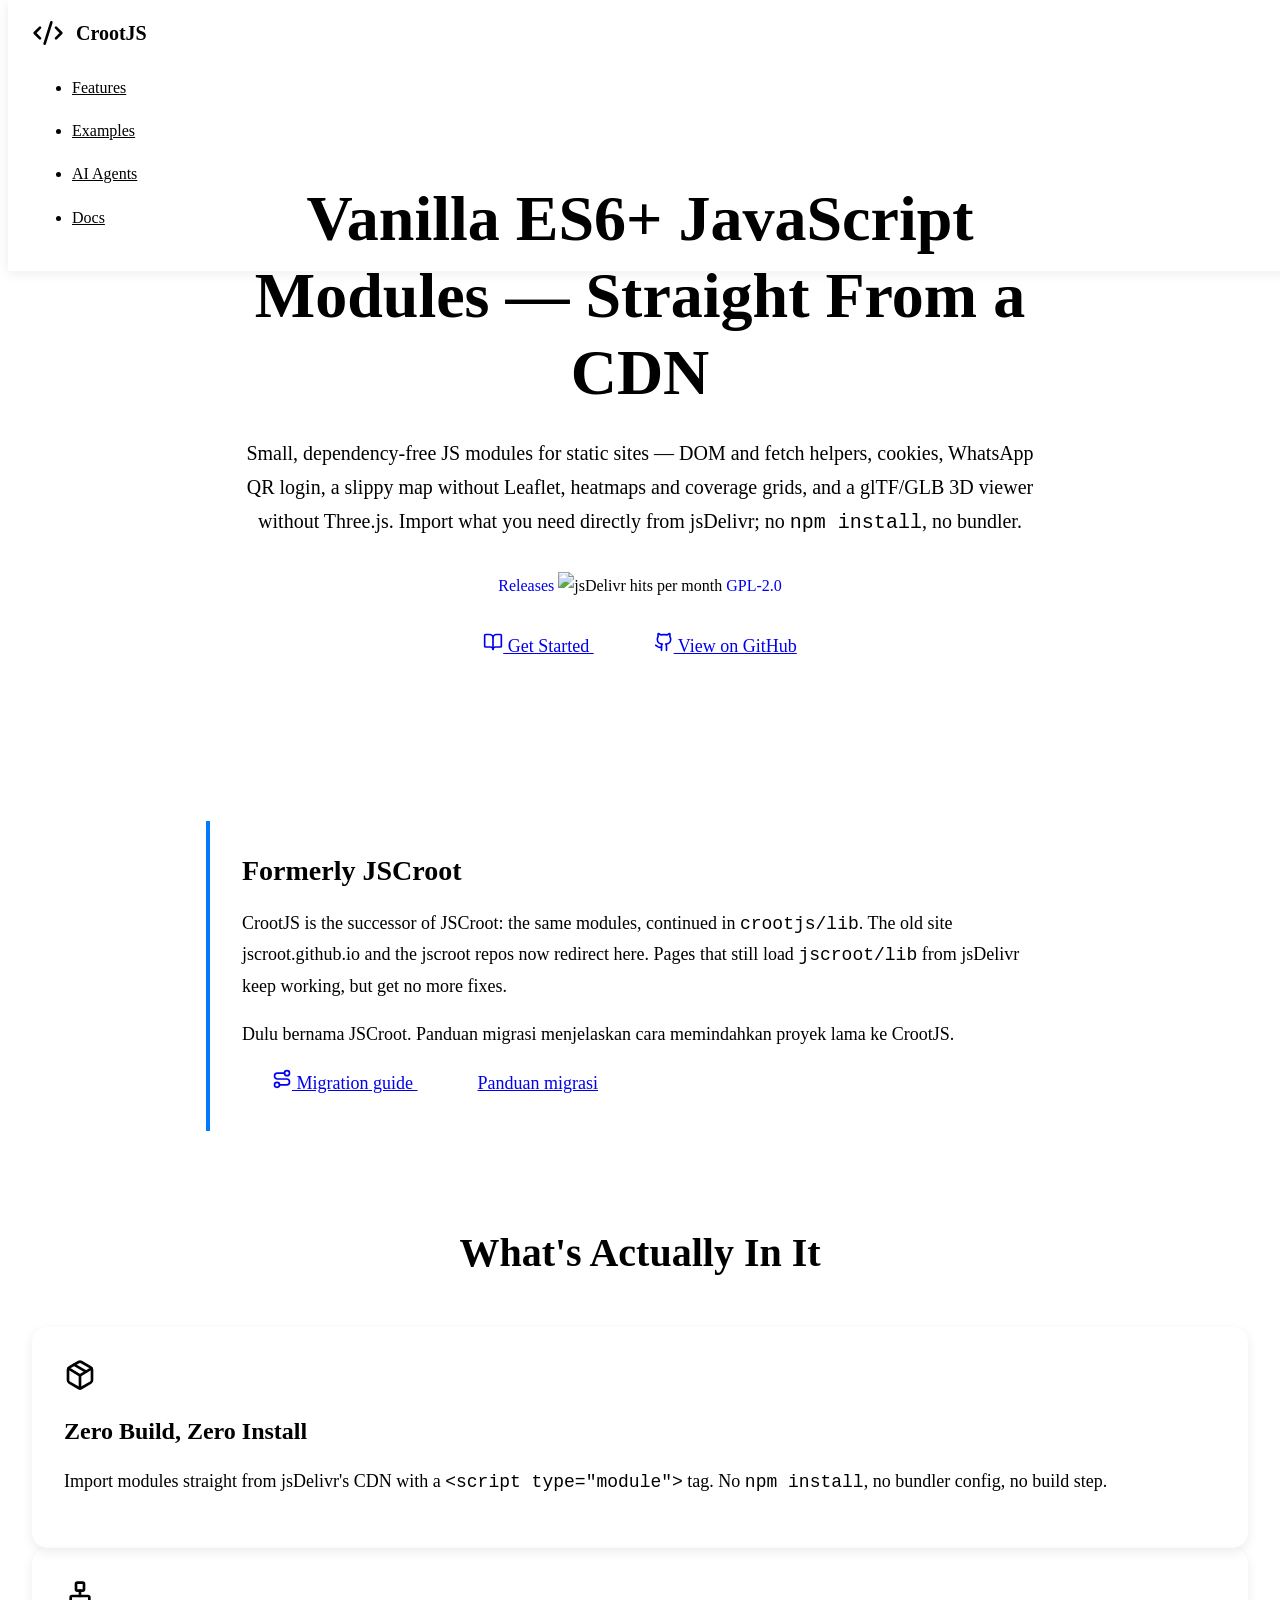
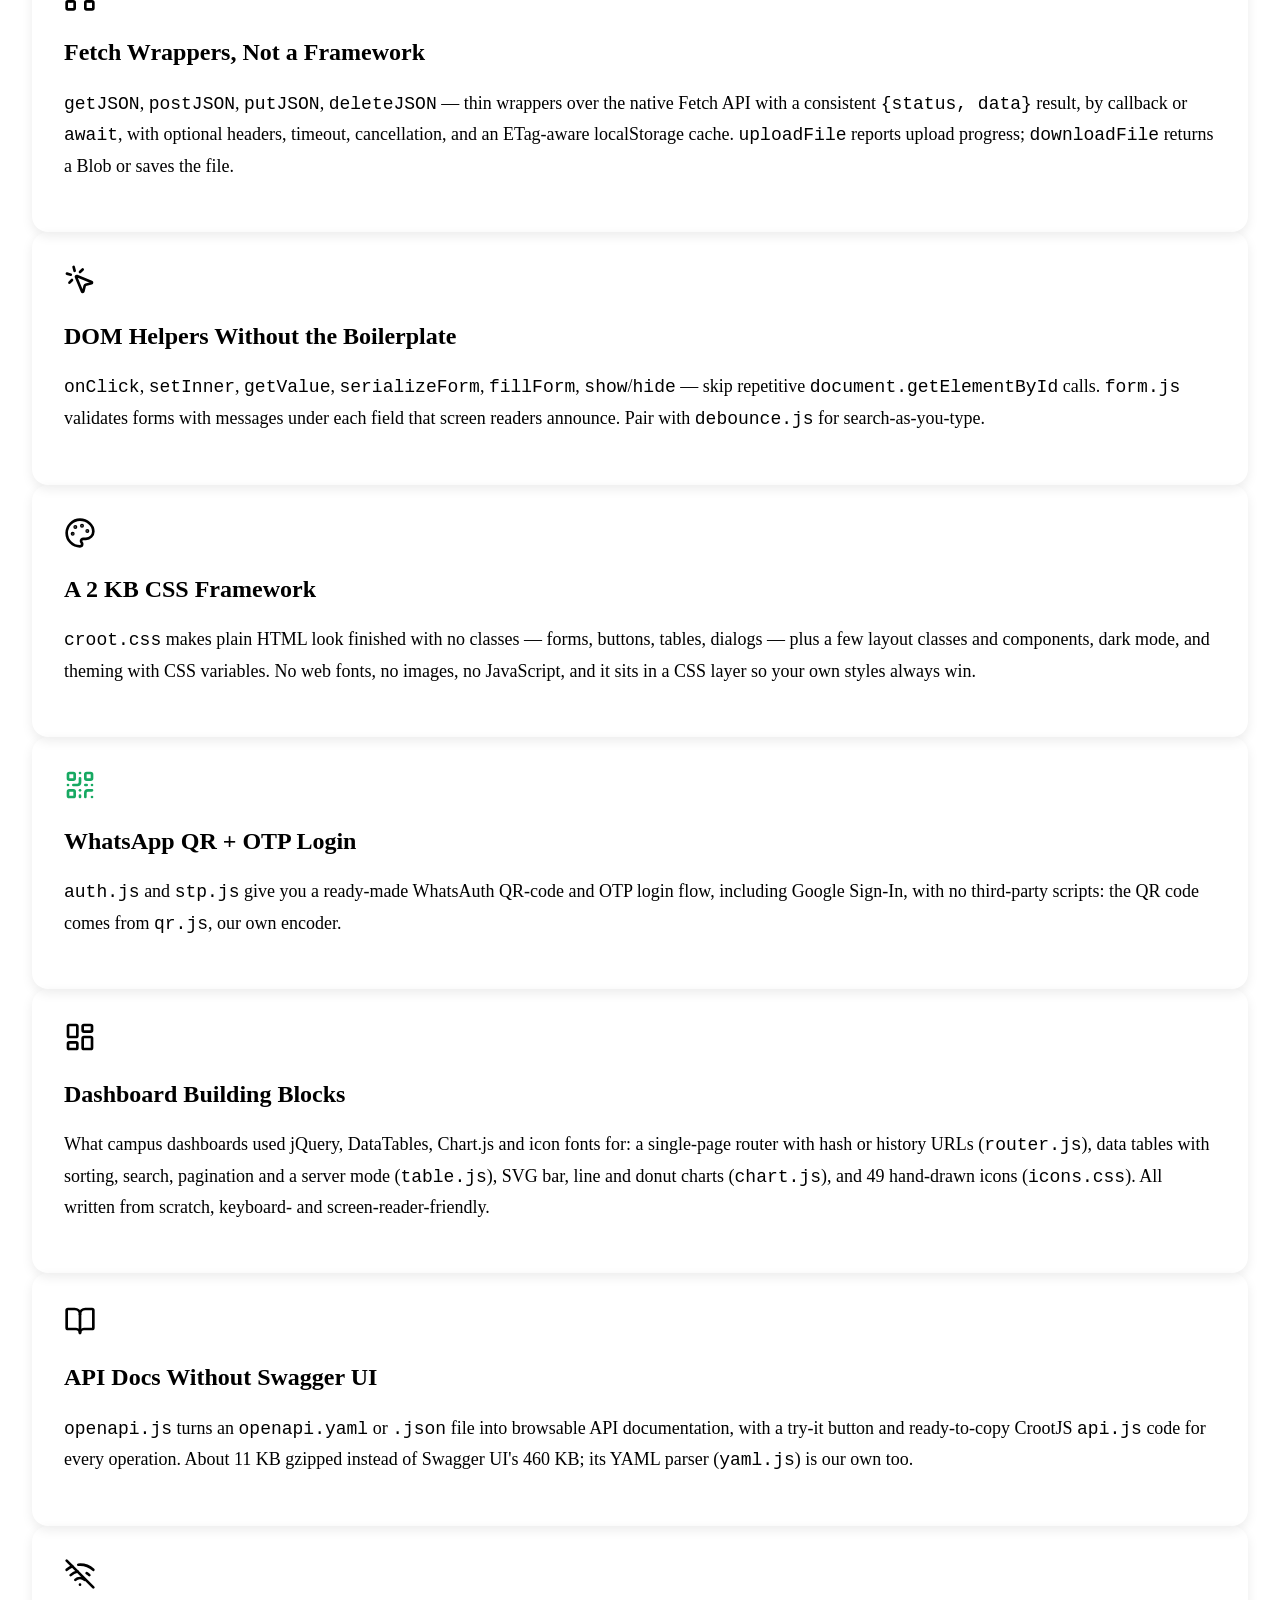
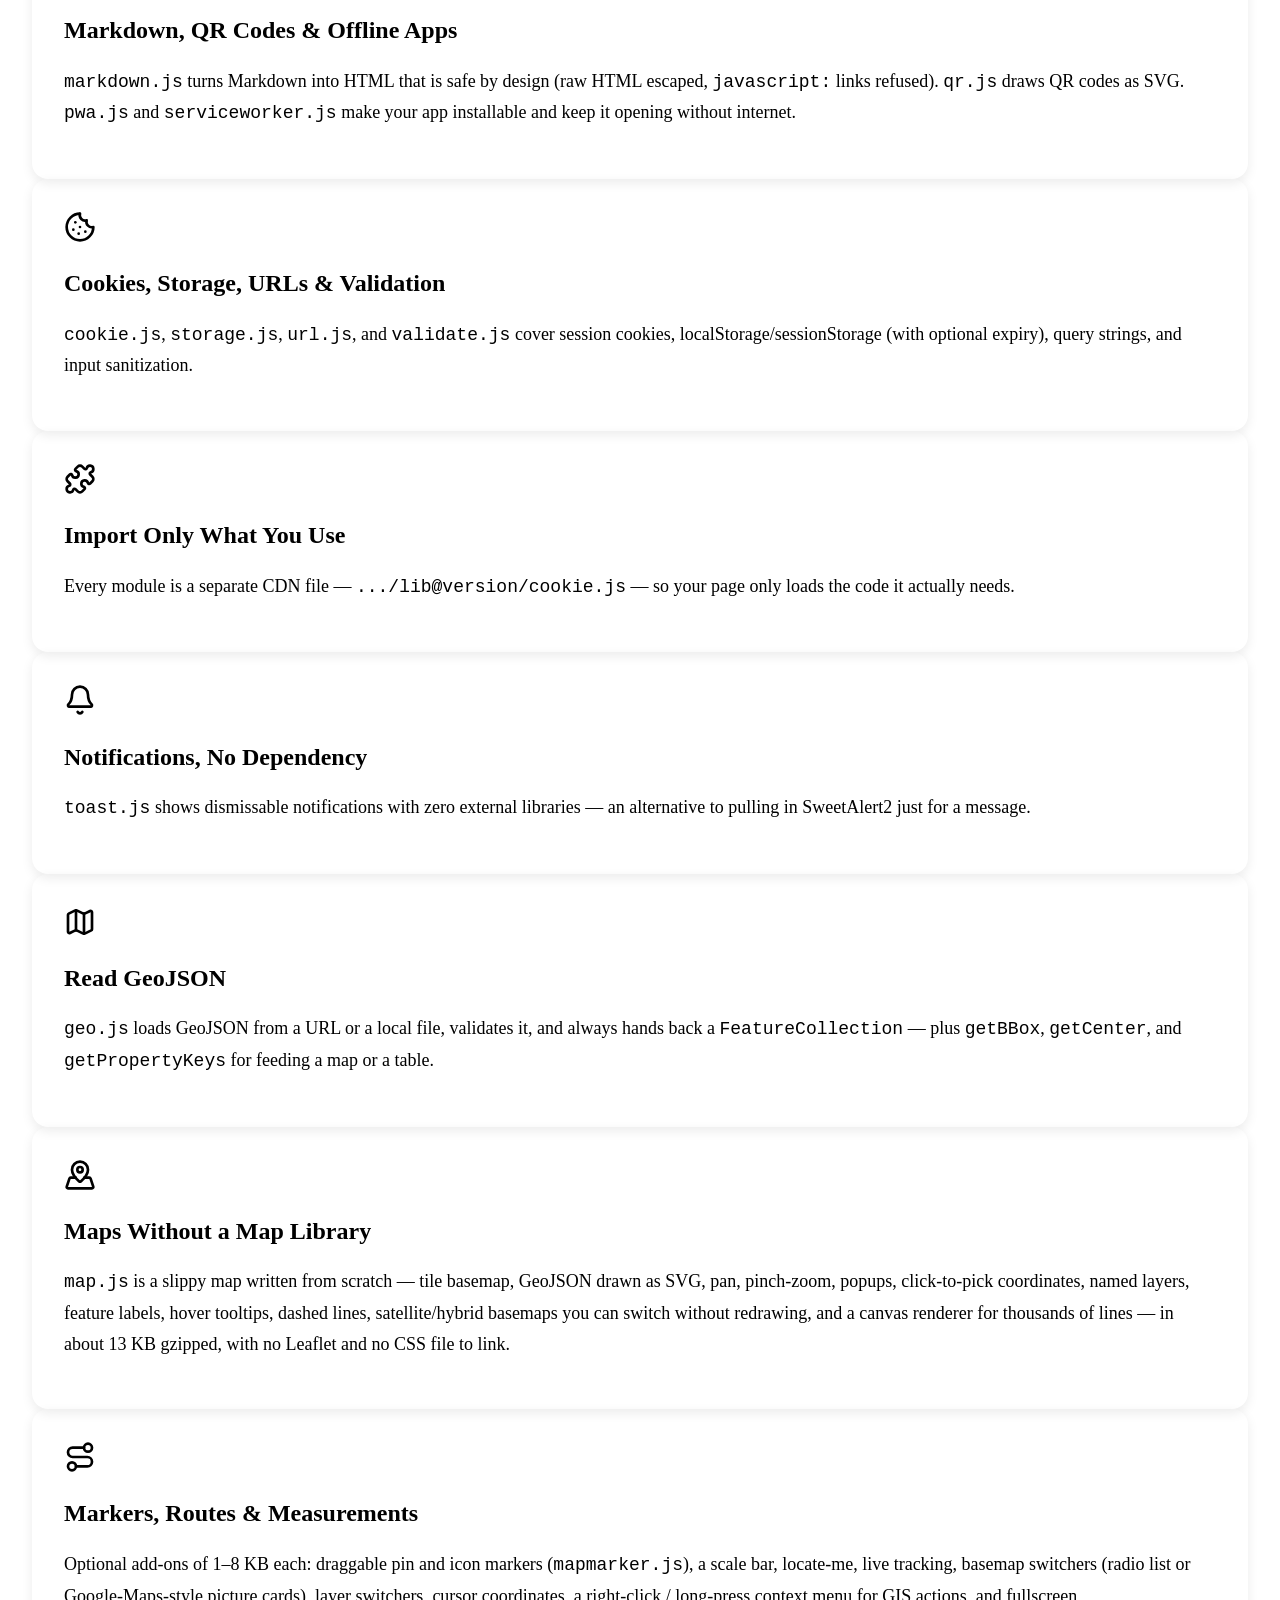
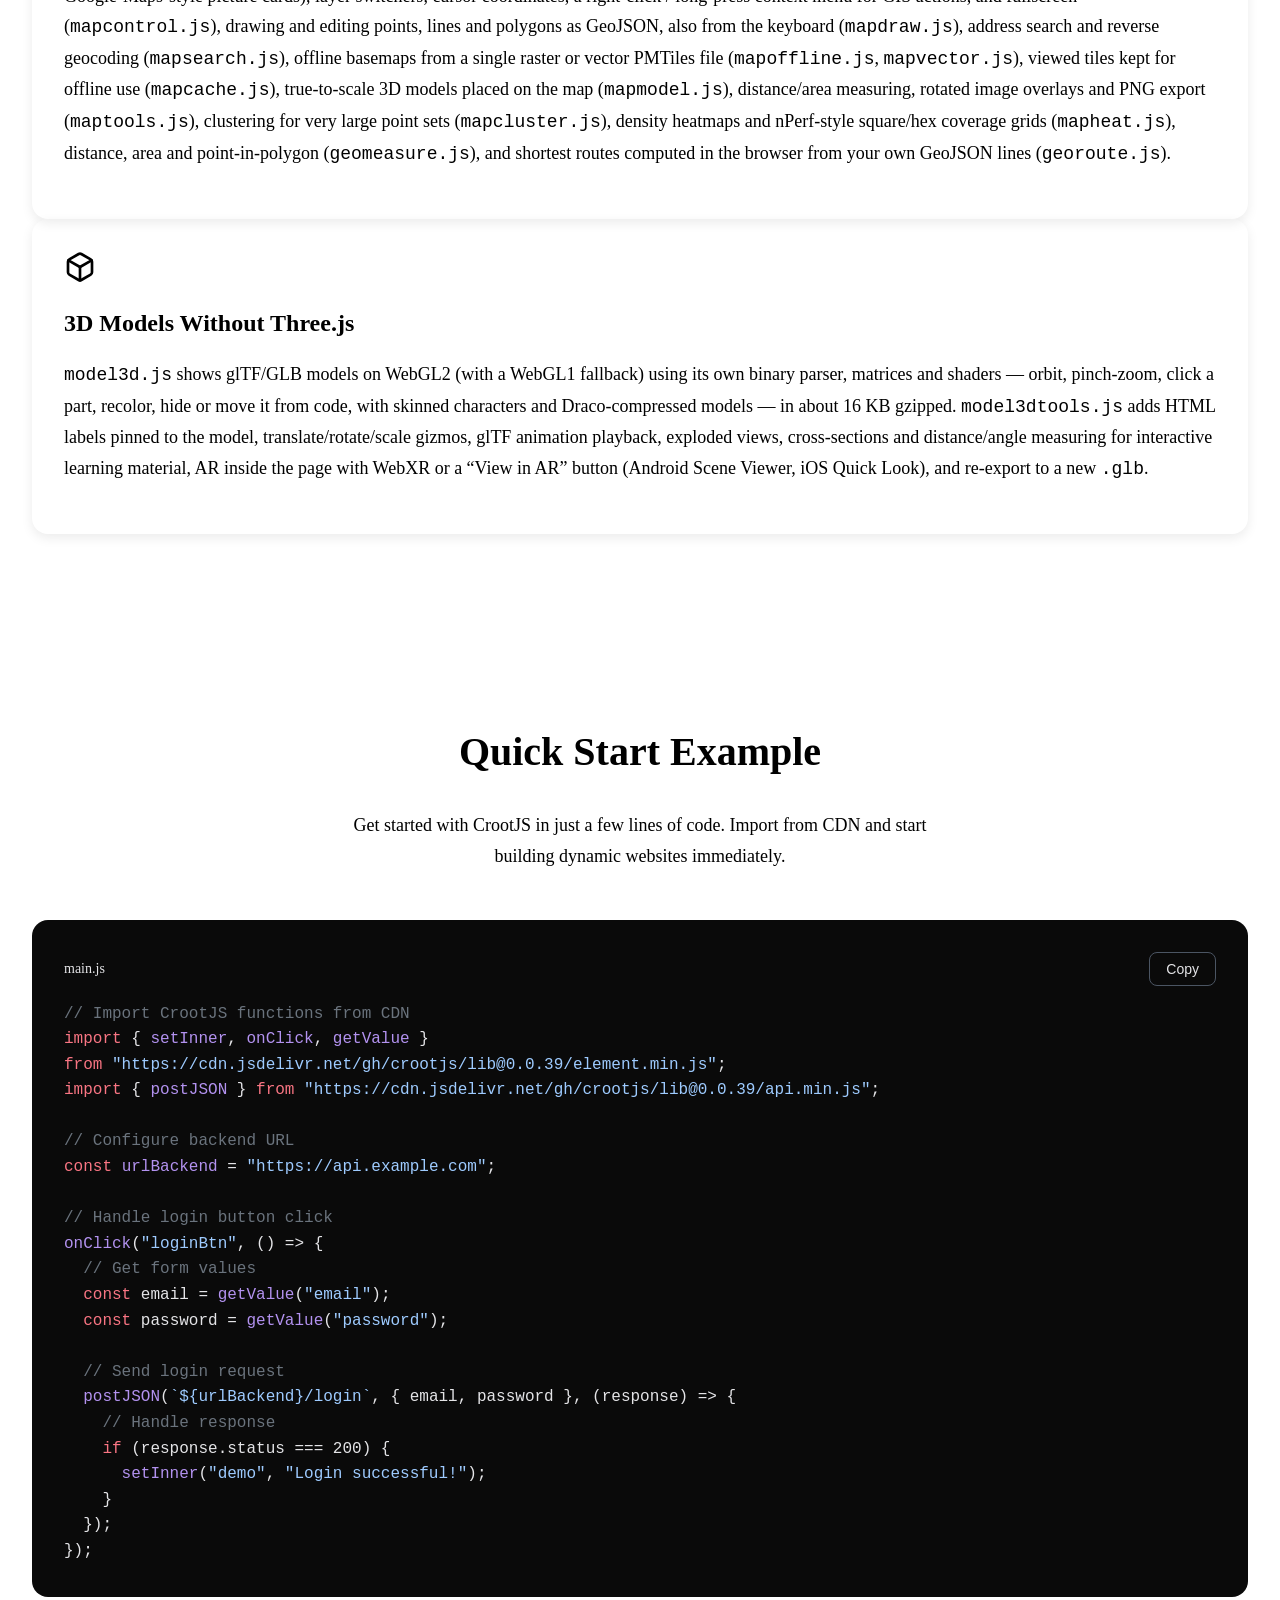
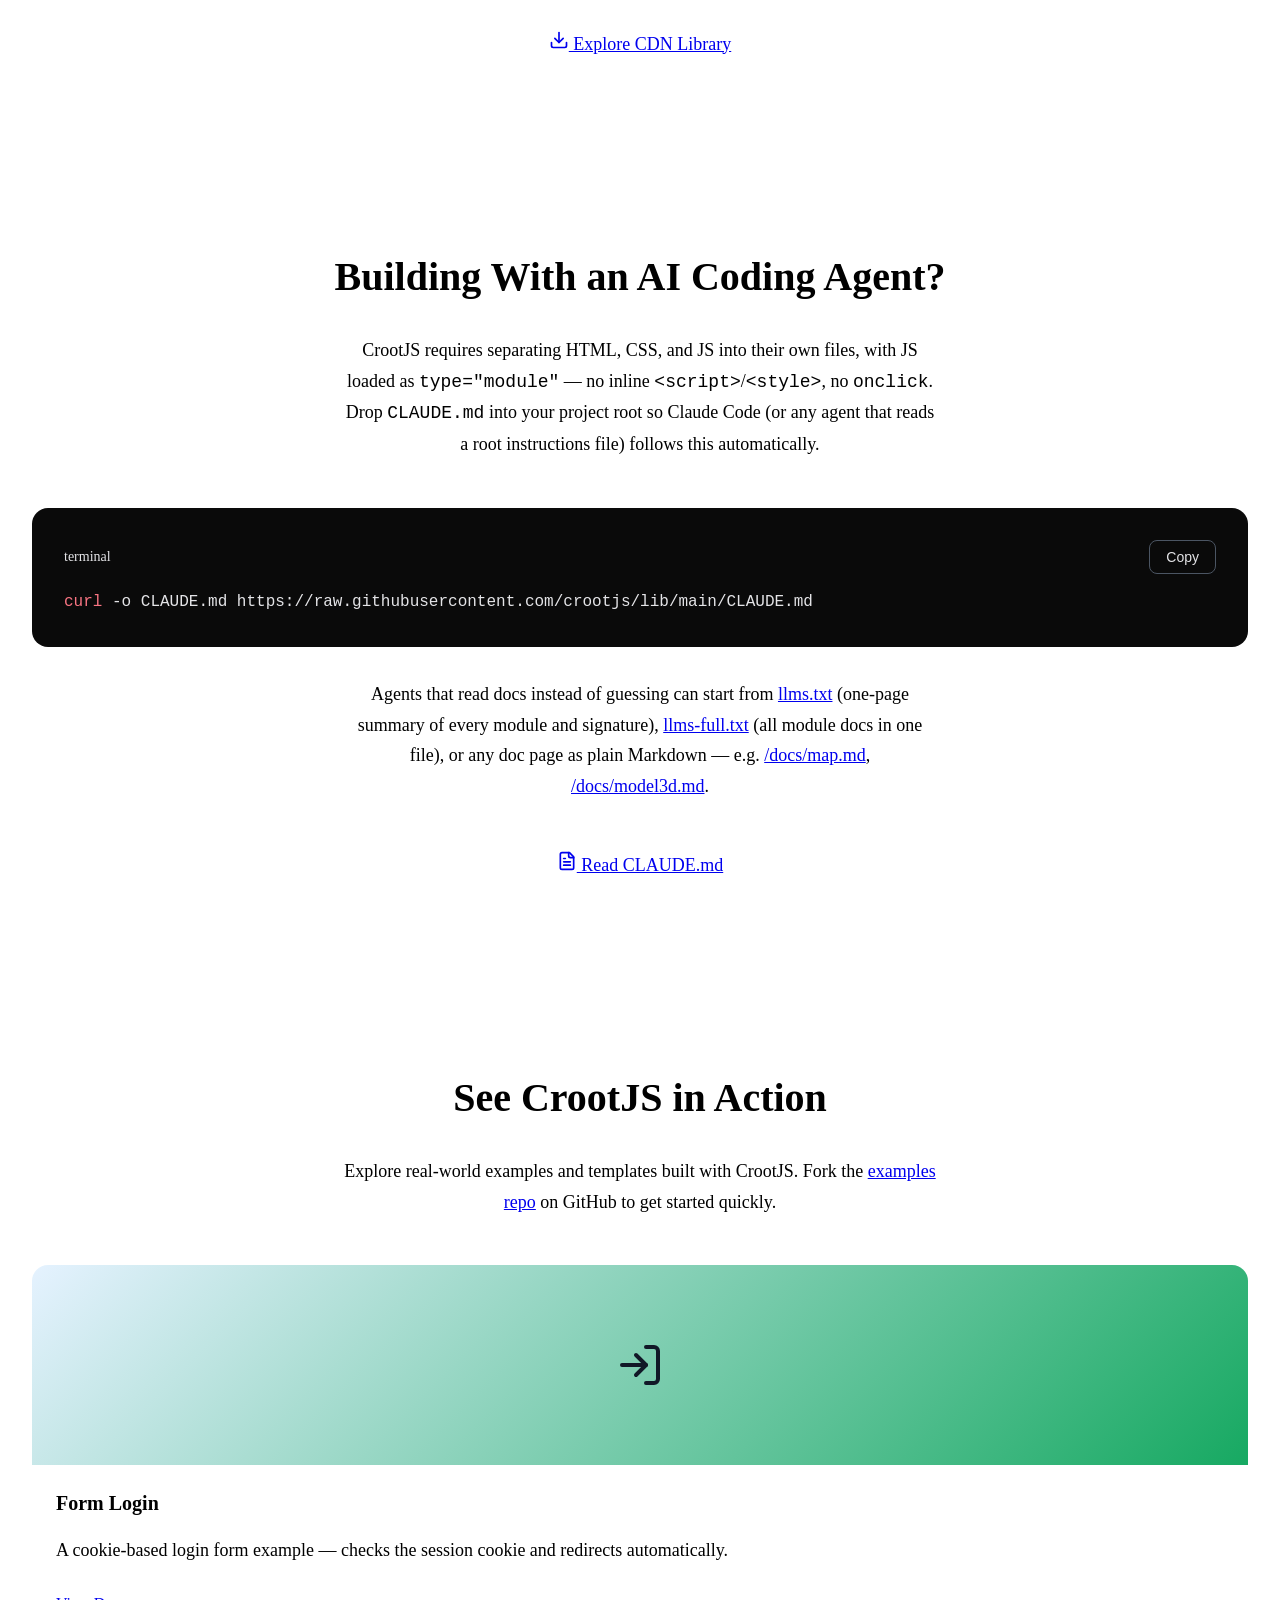
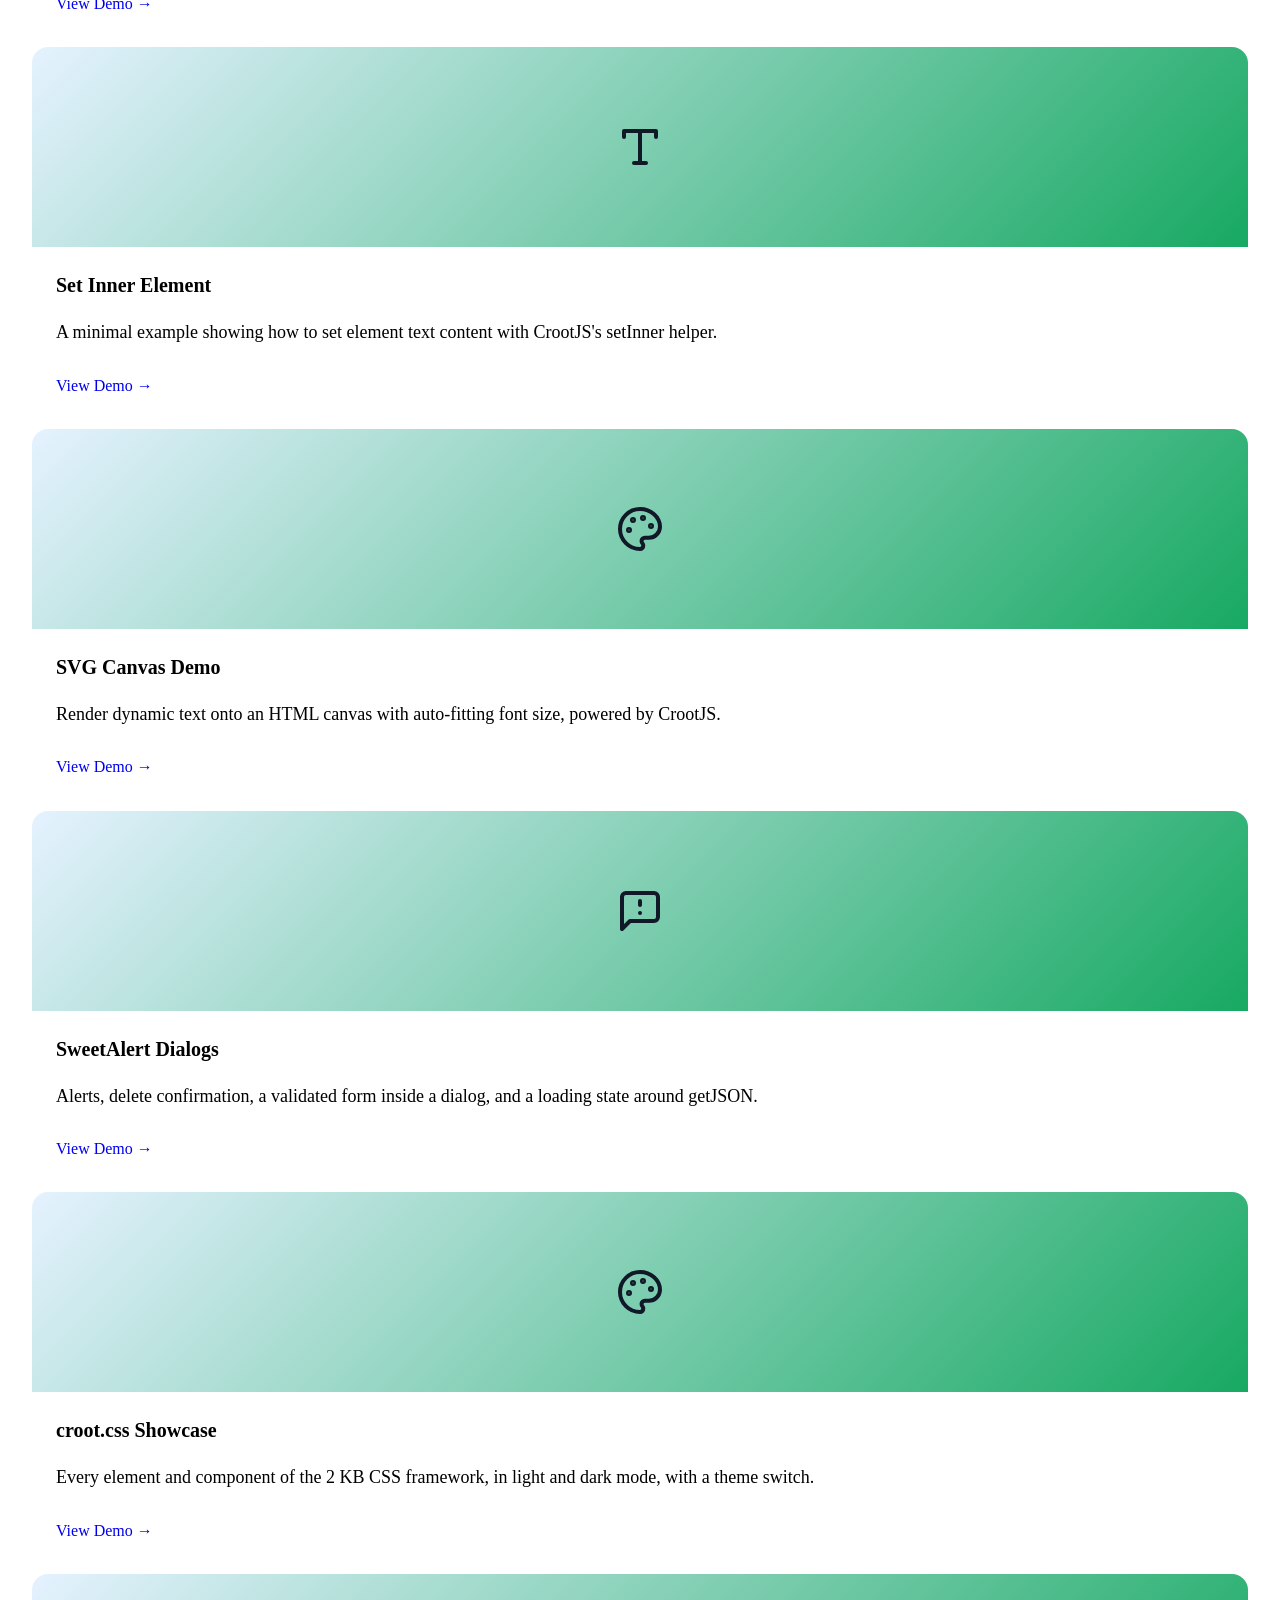
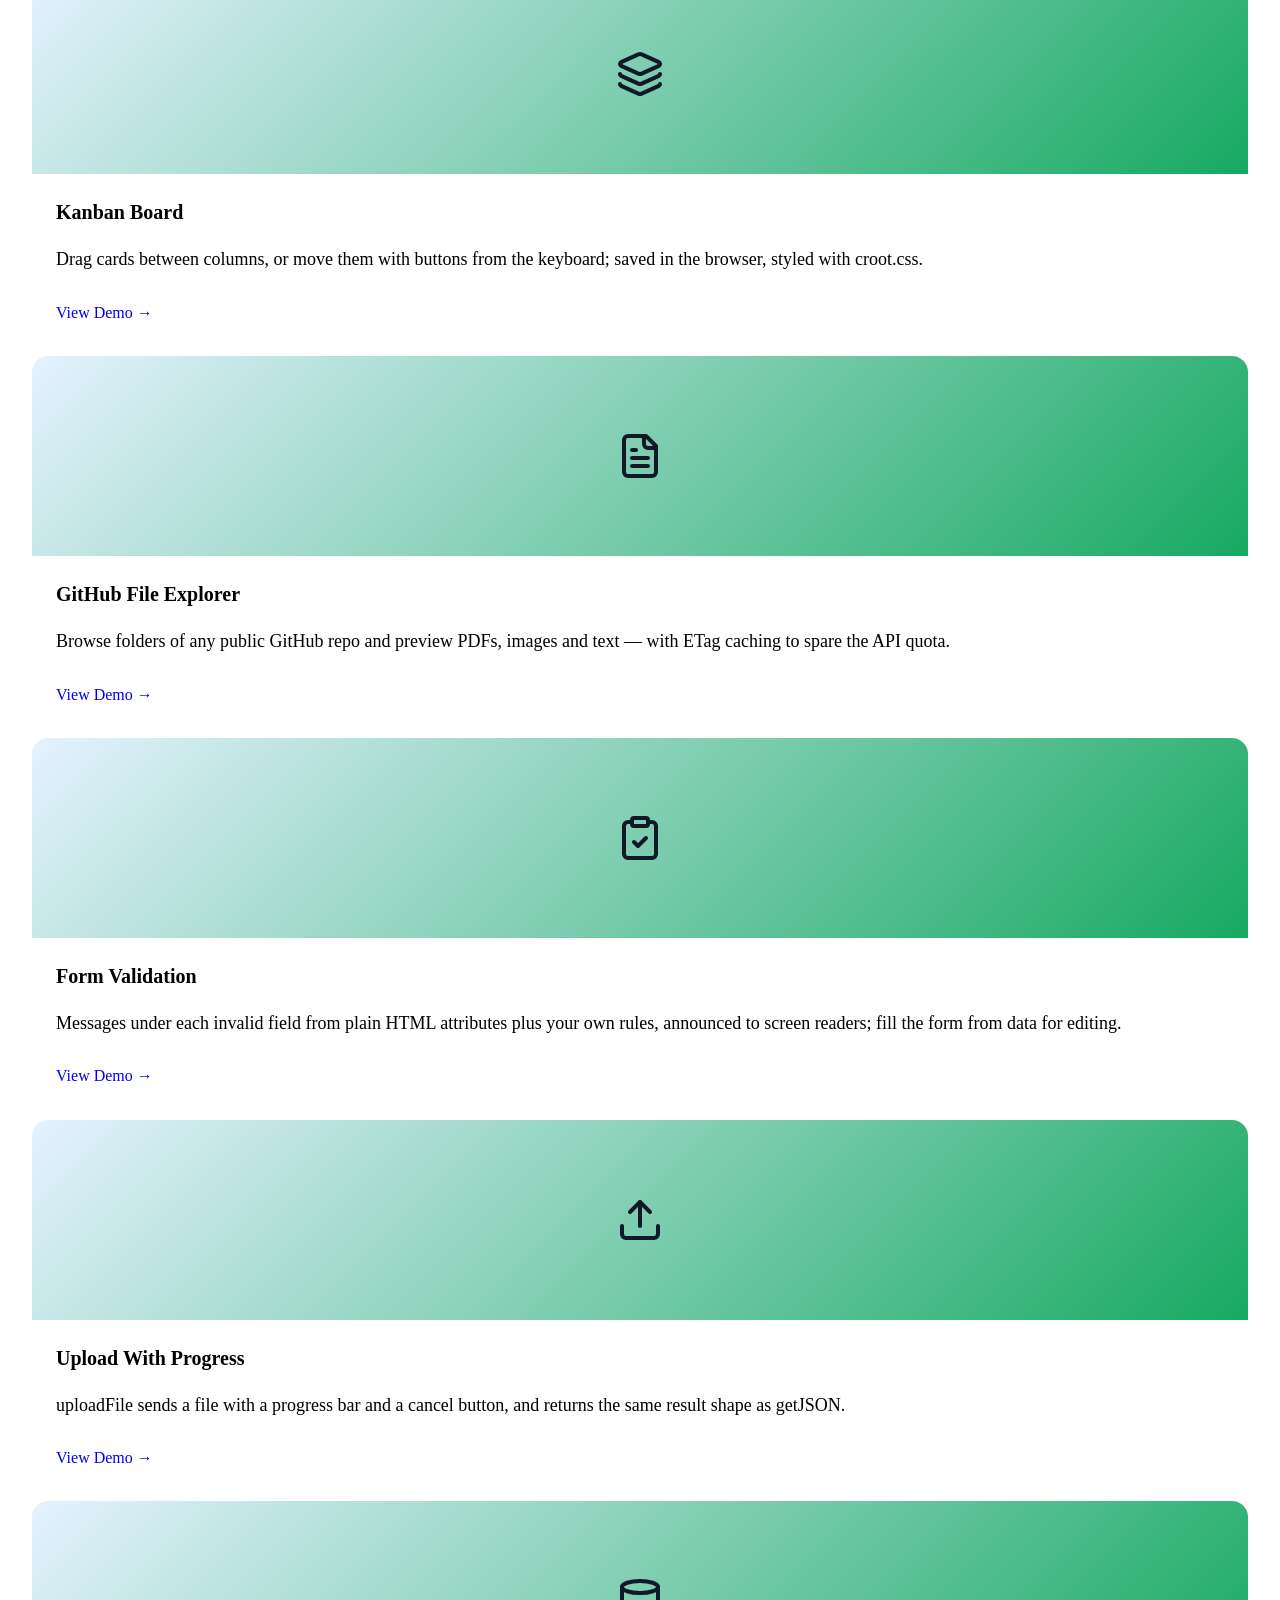
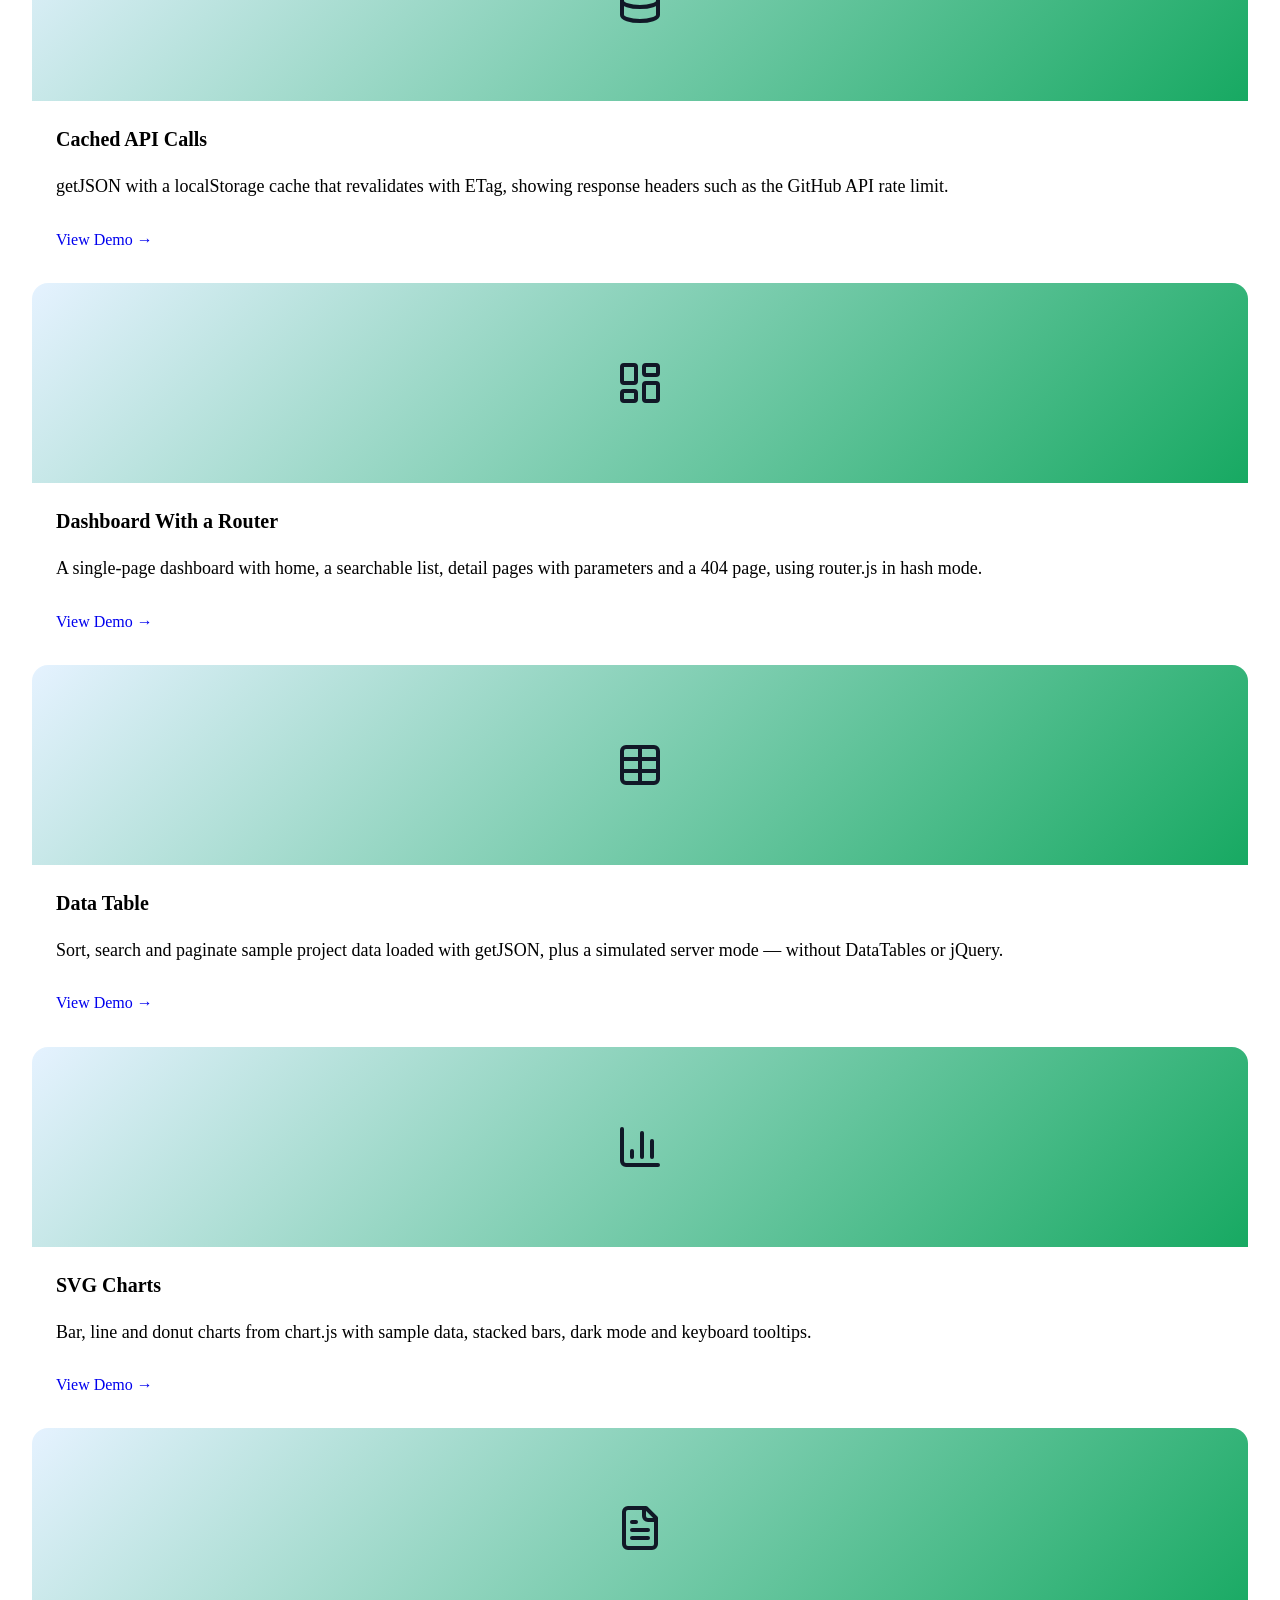
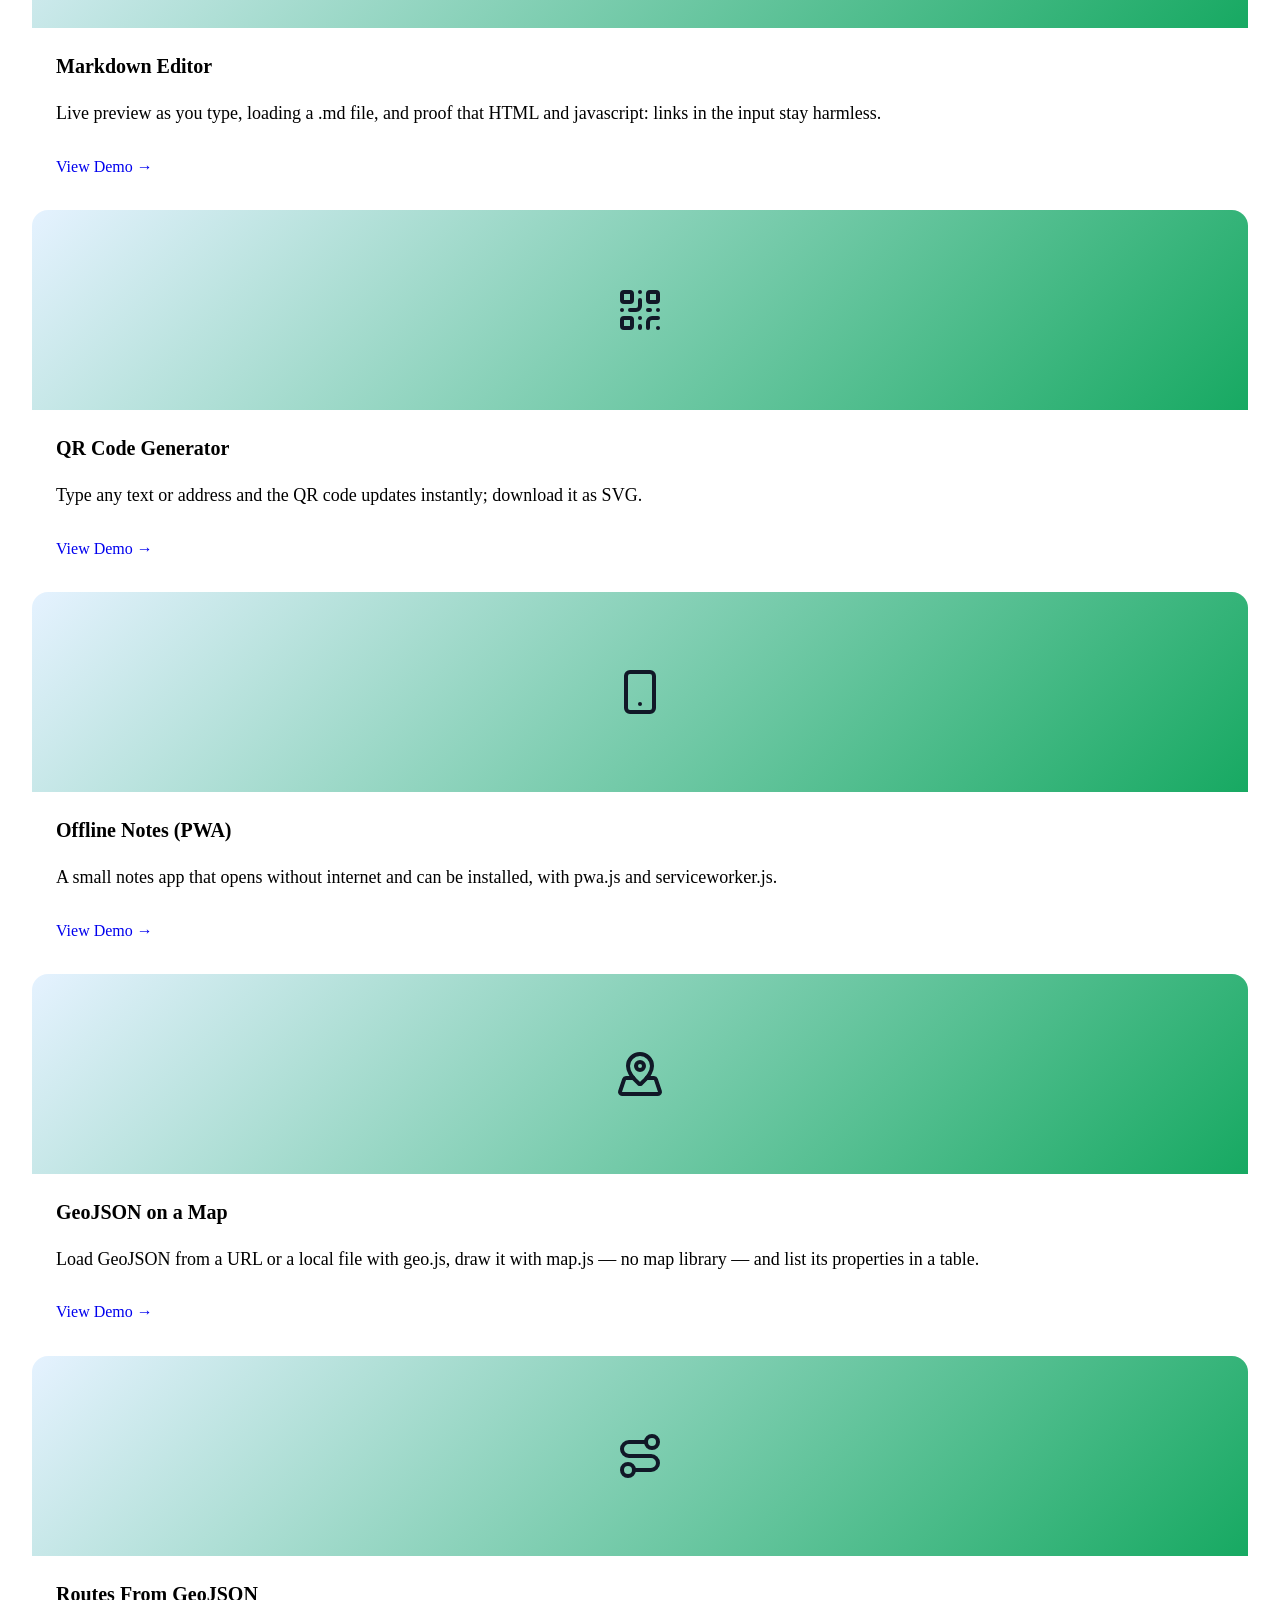
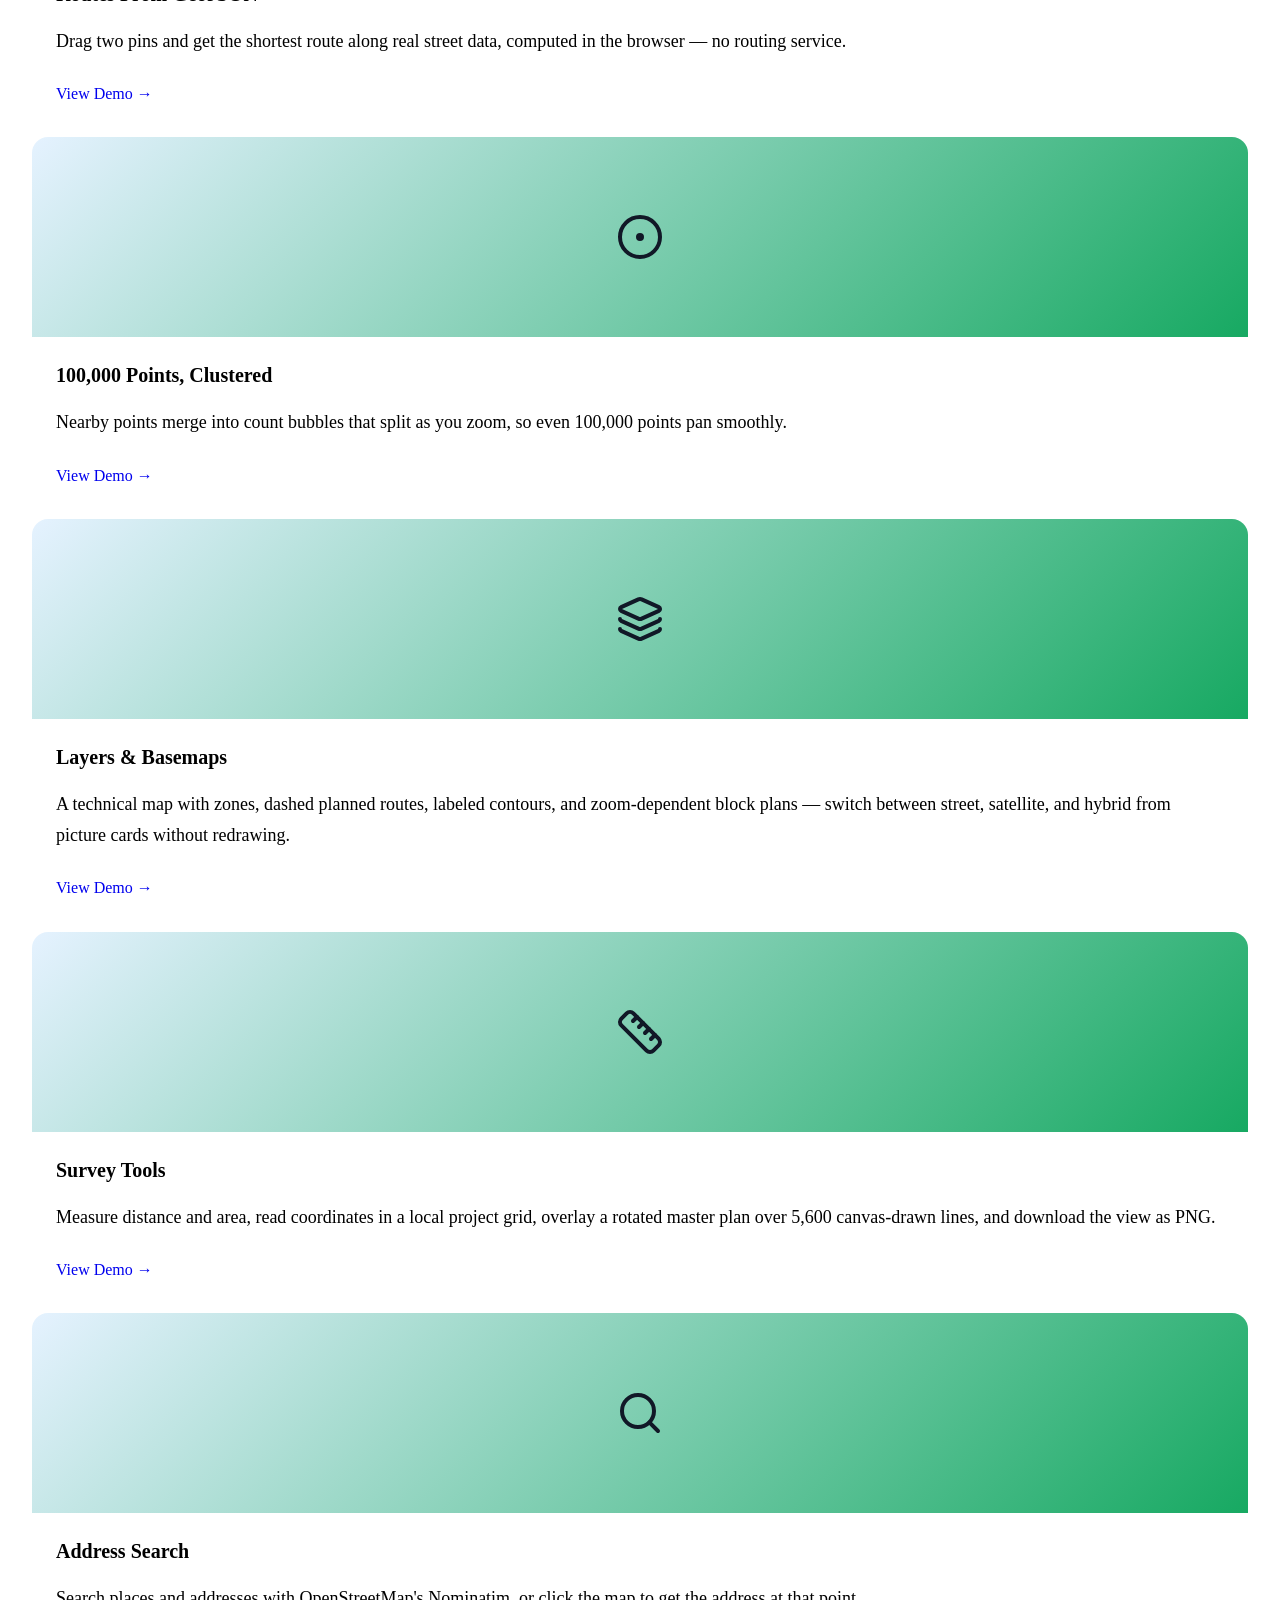
==== index.html @ 685f0b46 "landing: modulepreload for api, storage, element, toast; llms.txt: modulepreload, tag pinning, pause" ====
<!DOCTYPE html>
<html lang="en">
<head>
    <meta charset="UTF-8">
    <meta name="viewport" content="width=device-width, initial-scale=1.0">
    <title>CrootJS — Vanilla JS Modules: Maps, 3D Models &amp; DOM Helpers via CDN</title>
    <meta name="description" content="CrootJS (formerly JSCroot): zero-dependency, zero-build vanilla JavaScript ES6+ modules imported straight from jsDelivr — DOM and fetch helpers, cookies, WhatsApp QR login, a slippy map without Leaflet, heatmaps and coverage grids, and a glTF/GLB 3D viewer without Three.js.">
    <link rel="canonical" href="https://croot.js.org/">
    <meta name="theme-color" content="#007AFF">
    <link rel="icon" href="/favicon.ico">

    <meta property="og:type" content="website">
    <meta property="og:site_name" content="CrootJS">
    <meta property="og:url" content="https://croot.js.org/">
    <meta property="og:title" content="CrootJS — Vanilla JS Modules: Maps, 3D Models &amp; DOM Helpers via CDN">
    <meta property="og:description" content="Zero-dependency vanilla JS ES6+ modules imported straight from jsDelivr: DOM and fetch helpers, maps without Leaflet, 3D models without Three.js. No npm install, no bundler.">
    <meta property="og:image" content="https://croot.js.org/og.png">
    <meta property="og:image:width" content="1200">
    <meta property="og:image:height" content="630">
    <meta property="og:image:alt" content="CrootJS — vanilla JavaScript modules straight from a CDN">
    <meta name="twitter:card" content="summary_large_image">
    <meta name="twitter:title" content="CrootJS — Vanilla JS Modules: Maps, 3D Models &amp; DOM Helpers via CDN">
    <meta name="twitter:description" content="Zero-dependency vanilla JS ES6+ modules imported straight from jsDelivr: DOM and fetch helpers, maps without Leaflet, 3D models without Three.js.">
    <meta name="twitter:image" content="https://croot.js.org/og.png">

    <!-- Ringkasan untuk agen AI: https://llmstxt.org -->
    <link rel="alternate" type="text/plain" title="llms.txt" href="/llms.txt">
    <link rel="alternate" type="text/plain" title="llms-full.txt" href="/llms-full.txt">

    <!-- Data terstruktur untuk mesin pencari (data, bukan kode) -->
    <script type="application/ld+json">
    {
        "@context": "https://schema.org",
        "@graph": [
            {
                "@type": "WebSite",
                "@id": "https://croot.js.org/#website",
                "url": "https://croot.js.org/",
                "name": "CrootJS",
                "publisher": { "@id": "https://croot.js.org/#organization" }
            },
            {
                "@type": "Organization",
                "@id": "https://croot.js.org/#organization",
                "name": "PT. Informatika Digital Bisnis",
                "url": "https://if.co.id/",
                "sameAs": ["https://github.com/crootjs"]
            },
            {
                "@type": "SoftwareSourceCode",
                "name": "CrootJS",
                "alternateName": "JSCroot",
                "description": "Zero-dependency, zero-build vanilla JavaScript ES6+ modules imported straight from jsDelivr: DOM and fetch helpers, cookies, WhatsApp QR login, a slippy map, heatmaps, and a glTF/GLB 3D viewer.",
                "url": "https://croot.js.org/",
                "codeRepository": "https://github.com/crootjs/lib",
                "programmingLanguage": "JavaScript",
                "runtimePlatform": "Web browser",
                "license": "https://github.com/crootjs/lib/blob/main/LICENSE",
                "author": { "@id": "https://croot.js.org/#organization" }
            }
        ]
    }
    </script>

    <link rel="stylesheet" href="https://cdn.jsdelivr.net/gh/crootjs/lib@0.0.39/croot.min.css">
    <link rel="stylesheet" href="style.css">
    <!-- Modul yang diimpor script.js, termasuk storage.min.js yang diimpor api.min.js: diunduh
         bersamaan sejak awal, bukan satu per satu mengikuti rantai import. -->
    <link rel="modulepreload" href="https://cdn.jsdelivr.net/gh/crootjs/lib@0.0.39/api.min.js">
    <link rel="modulepreload" href="https://cdn.jsdelivr.net/gh/crootjs/lib@0.0.39/storage.min.js">
    <link rel="modulepreload" href="https://cdn.jsdelivr.net/gh/crootjs/lib@0.0.39/element.min.js">
    <link rel="modulepreload" href="https://cdn.jsdelivr.net/gh/crootjs/lib@0.0.39/toast.min.js">
    <script type="module" src="script.js"></script>
</head>
<body>
    <a class="skip-link" href="#main">Skip to content</a>
    <!-- Ikon: Lucide v0.469.0 (ISC), disalin sebagai sprite supaya tidak perlu library ikon 700 KB. -->
    <svg class="icon-sprite" aria-hidden="true" focusable="false">
        <symbol id="i-alert-triangle" viewBox="0 0 24 24"><path d="m21.73 18-8-14a2 2 0 0 0-3.48 0l-8 14A2 2 0 0 0 4 21h16a2 2 0 0 0 1.73-3"/> <path d="M12 9v4"/> <path d="M12 17h.01"/></symbol>
        <symbol id="i-bell" viewBox="0 0 24 24"><path d="M10.268 21a2 2 0 0 0 3.464 0"/> <path d="M3.262 15.326A1 1 0 0 0 4 17h16a1 1 0 0 0 .74-1.673C19.41 13.956 18 12.499 18 8A6 6 0 0 0 6 8c0 4.499-1.411 5.956-2.738 7.326"/></symbol>
        <symbol id="i-book" viewBox="0 0 24 24"><path d="M4 19.5v-15A2.5 2.5 0 0 1 6.5 2H19a1 1 0 0 1 1 1v18a1 1 0 0 1-1 1H6.5a1 1 0 0 1 0-5H20"/></symbol>
        <symbol id="i-book-open" viewBox="0 0 24 24"><path d="M12 7v14"/> <path d="M3 18a1 1 0 0 1-1-1V4a1 1 0 0 1 1-1h5a4 4 0 0 1 4 4 4 4 0 0 1 4-4h5a1 1 0 0 1 1 1v13a1 1 0 0 1-1 1h-6a3 3 0 0 0-3 3 3 3 0 0 0-3-3z"/></symbol>
        <symbol id="i-box" viewBox="0 0 24 24"><path d="M21 8a2 2 0 0 0-1-1.73l-7-4a2 2 0 0 0-2 0l-7 4A2 2 0 0 0 3 8v8a2 2 0 0 0 1 1.73l7 4a2 2 0 0 0 2 0l7-4A2 2 0 0 0 21 16Z"/> <path d="m3.3 7 8.7 5 8.7-5"/> <path d="M12 22V12"/></symbol>
        <symbol id="i-circle-dot" viewBox="0 0 24 24"><circle cx="12" cy="12" r="10"/> <circle cx="12" cy="12" r="1"/></symbol>
        <symbol id="i-code-2" viewBox="0 0 24 24"><path d="m18 16 4-4-4-4"/> <path d="m6 8-4 4 4 4"/> <path d="m14.5 4-5 16"/></symbol>
        <symbol id="i-cookie" viewBox="0 0 24 24"><path d="M12 2a10 10 0 1 0 10 10 4 4 0 0 1-5-5 4 4 0 0 1-5-5"/> <path d="M8.5 8.5v.01"/> <path d="M16 15.5v.01"/> <path d="M12 12v.01"/> <path d="M11 17v.01"/> <path d="M7 14v.01"/></symbol>
        <symbol id="i-cpu" viewBox="0 0 24 24"><rect width="16" height="16" x="4" y="4" rx="2"/> <rect width="6" height="6" x="9" y="9" rx="1"/> <path d="M15 2v2"/> <path d="M15 20v2"/> <path d="M2 15h2"/> <path d="M2 9h2"/> <path d="M20 15h2"/> <path d="M20 9h2"/> <path d="M9 2v2"/> <path d="M9 20v2"/></symbol>
        <symbol id="i-download" viewBox="0 0 24 24"><path d="M21 15v4a2 2 0 0 1-2 2H5a2 2 0 0 1-2-2v-4"/> <polyline points="7 10 12 15 17 10"/> <line x1="12" x2="12" y1="15" y2="3"/></symbol>
        <symbol id="i-file-text" viewBox="0 0 24 24"><path d="M15 2H6a2 2 0 0 0-2 2v16a2 2 0 0 0 2 2h12a2 2 0 0 0 2-2V7Z"/> <path d="M14 2v4a2 2 0 0 0 2 2h4"/> <path d="M10 9H8"/> <path d="M16 13H8"/> <path d="M16 17H8"/></symbol>
        <symbol id="i-flame" viewBox="0 0 24 24"><path d="M8.5 14.5A2.5 2.5 0 0 0 11 12c0-1.38-.5-2-1-3-1.072-2.143-.224-4.054 2-6 .5 2.5 2 4.9 4 6.5 2 1.6 3 3.5 3 5.5a7 7 0 1 1-14 0c0-1.153.433-2.294 1-3a2.5 2.5 0 0 0 2.5 2.5z"/></symbol>
        <symbol id="i-github" viewBox="0 0 24 24"><path d="M15 22v-4a4.8 4.8 0 0 0-1-3.5c3 0 6-2 6-5.5.08-1.25-.27-2.48-1-3.5.28-1.15.28-2.35 0-3.5 0 0-1 0-3 1.5-2.64-.5-5.36-.5-8 0C6 2 5 2 5 2c-.3 1.15-.3 2.35 0 3.5A5.403 5.403 0 0 0 4 9c0 3.5 3 5.5 6 5.5-.39.49-.68 1.05-.85 1.65-.17.6-.22 1.23-.15 1.85v4"/> <path d="M9 18c-4.51 2-5-2-7-2"/></symbol>
        <symbol id="i-graduation-cap" viewBox="0 0 24 24"><path d="M21.42 10.922a1 1 0 0 0-.019-1.838L12.83 5.18a2 2 0 0 0-1.66 0L2.6 9.08a1 1 0 0 0 0 1.832l8.57 3.908a2 2 0 0 0 1.66 0z"/> <path d="M22 10v6"/> <path d="M6 12.5V16a6 3 0 0 0 12 0v-3.5"/></symbol>
        <symbol id="i-layers" viewBox="0 0 24 24"><path d="M12.83 2.18a2 2 0 0 0-1.66 0L2.6 6.08a1 1 0 0 0 0 1.83l8.58 3.91a2 2 0 0 0 1.66 0l8.58-3.9a1 1 0 0 0 0-1.83z"/> <path d="M2 12a1 1 0 0 0 .58.91l8.6 3.91a2 2 0 0 0 1.65 0l8.58-3.9A1 1 0 0 0 22 12"/> <path d="M2 17a1 1 0 0 0 .58.91l8.6 3.91a2 2 0 0 0 1.65 0l8.58-3.9A1 1 0 0 0 22 17"/></symbol>
        <symbol id="i-log-in" viewBox="0 0 24 24"><path d="M15 3h4a2 2 0 0 1 2 2v14a2 2 0 0 1-2 2h-4"/> <polyline points="10 17 15 12 10 7"/> <line x1="15" x2="3" y1="12" y2="12"/></symbol>
        <symbol id="i-map" viewBox="0 0 24 24"><path d="M14.106 5.553a2 2 0 0 0 1.788 0l3.659-1.83A1 1 0 0 1 21 4.619v12.764a1 1 0 0 1-.553.894l-4.553 2.277a2 2 0 0 1-1.788 0l-4.212-2.106a2 2 0 0 0-1.788 0l-3.659 1.83A1 1 0 0 1 3 19.381V6.618a1 1 0 0 1 .553-.894l4.553-2.277a2 2 0 0 1 1.788 0z"/> <path d="M15 5.764v15"/> <path d="M9 3.236v15"/></symbol>
        <symbol id="i-map-pinned" viewBox="0 0 24 24"><path d="M18 8c0 3.613-3.869 7.429-5.393 8.795a1 1 0 0 1-1.214 0C9.87 15.429 6 11.613 6 8a6 6 0 0 1 12 0"/> <circle cx="12" cy="8" r="2"/> <path d="M8.714 14h-3.71a1 1 0 0 0-.948.683l-2.004 6A1 1 0 0 0 3 22h18a1 1 0 0 0 .948-1.316l-2-6a1 1 0 0 0-.949-.684h-3.712"/></symbol>
        <symbol id="i-menu" viewBox="0 0 24 24"><line x1="4" x2="20" y1="12" y2="12"/> <line x1="4" x2="20" y1="6" y2="6"/> <line x1="4" x2="20" y1="18" y2="18"/></symbol>
        <symbol id="i-message-square-warning" viewBox="0 0 24 24"><path d="M21 15a2 2 0 0 1-2 2H7l-4 4V5a2 2 0 0 1 2-2h14a2 2 0 0 1 2 2z"/> <path d="M12 7v2"/> <path d="M12 13h.01"/></symbol>
        <symbol id="i-mouse-pointer-click" viewBox="0 0 24 24"><path d="M14 4.1 12 6"/> <path d="m5.1 8-2.9-.8"/> <path d="m6 12-1.9 2"/> <path d="M7.2 2.2 8 5.1"/> <path d="M9.037 9.69a.498.498 0 0 1 .653-.653l11 4.5a.5.5 0 0 1-.074.949l-4.349 1.041a1 1 0 0 0-.74.739l-1.04 4.35a.5.5 0 0 1-.95.074z"/></symbol>
        <symbol id="i-network" viewBox="0 0 24 24"><rect x="16" y="16" width="6" height="6" rx="1"/> <rect x="2" y="16" width="6" height="6" rx="1"/> <rect x="9" y="2" width="6" height="6" rx="1"/> <path d="M5 16v-3a1 1 0 0 1 1-1h12a1 1 0 0 1 1 1v3"/> <path d="M12 12V8"/></symbol>
        <symbol id="i-package" viewBox="0 0 24 24"><path d="M11 21.73a2 2 0 0 0 2 0l7-4A2 2 0 0 0 21 16V8a2 2 0 0 0-1-1.73l-7-4a2 2 0 0 0-2 0l-7 4A2 2 0 0 0 3 8v8a2 2 0 0 0 1 1.73z"/> <path d="M12 22V12"/> <path d="m3.3 7 7.703 4.734a2 2 0 0 0 1.994 0L20.7 7"/> <path d="m7.5 4.27 9 5.15"/></symbol>
        <symbol id="i-palette" viewBox="0 0 24 24"><circle cx="13.5" cy="6.5" r=".5" fill="currentColor"/> <circle cx="17.5" cy="10.5" r=".5" fill="currentColor"/> <circle cx="8.5" cy="7.5" r=".5" fill="currentColor"/> <circle cx="6.5" cy="12.5" r=".5" fill="currentColor"/> <path d="M12 2C6.5 2 2 6.5 2 12s4.5 10 10 10c.926 0 1.648-.746 1.648-1.688 0-.437-.18-.835-.437-1.125-.29-.289-.438-.652-.438-1.125a1.64 1.64 0 0 1 1.668-1.668h1.996c3.051 0 5.555-2.503 5.555-5.554C21.965 6.012 17.461 2 12 2z"/></symbol>
        <symbol id="i-puzzle" viewBox="0 0 24 24"><path d="M15.39 4.39a1 1 0 0 0 1.68-.474 2.5 2.5 0 1 1 3.014 3.015 1 1 0 0 0-.474 1.68l1.683 1.682a2.414 2.414 0 0 1 0 3.414L19.61 15.39a1 1 0 0 1-1.68-.474 2.5 2.5 0 1 0-3.014 3.015 1 1 0 0 1 .474 1.68l-1.683 1.682a2.414 2.414 0 0 1-3.414 0L8.61 19.61a1 1 0 0 0-1.68.474 2.5 2.5 0 1 1-3.014-3.015 1 1 0 0 0 .474-1.68l-1.683-1.682a2.414 2.414 0 0 1 0-3.414L4.39 8.61a1 1 0 0 1 1.68.474 2.5 2.5 0 1 0 3.014-3.015 1 1 0 0 1-.474-1.68l1.683-1.682a2.414 2.414 0 0 1 3.414 0z"/></symbol>
        <symbol id="i-qr-code" viewBox="0 0 24 24"><rect width="5" height="5" x="3" y="3" rx="1"/> <rect width="5" height="5" x="16" y="3" rx="1"/> <rect width="5" height="5" x="3" y="16" rx="1"/> <path d="M21 16h-3a2 2 0 0 0-2 2v3"/> <path d="M21 21v.01"/> <path d="M12 7v3a2 2 0 0 1-2 2H7"/> <path d="M3 12h.01"/> <path d="M12 3h.01"/> <path d="M12 16v.01"/> <path d="M16 12h1"/> <path d="M21 12v.01"/> <path d="M12 21v-1"/></symbol>
        <symbol id="i-radio-tower" viewBox="0 0 24 24"><path d="M4.9 16.1C1 12.2 1 5.8 4.9 1.9"/> <path d="M7.8 4.7a6.14 6.14 0 0 0-.8 7.5"/> <circle cx="12" cy="9" r="2"/> <path d="M16.2 4.8c2 2 2.26 5.11.8 7.47"/> <path d="M19.1 1.9a9.96 9.96 0 0 1 0 14.1"/> <path d="M9.5 18h5"/> <path d="m8 22 4-11 4 11"/></symbol>
        <symbol id="i-route" viewBox="0 0 24 24"><circle cx="6" cy="19" r="3"/> <path d="M9 19h8.5a3.5 3.5 0 0 0 0-7h-11a3.5 3.5 0 0 1 0-7H15"/> <circle cx="18" cy="5" r="3"/></symbol>
        <symbol id="i-ruler" viewBox="0 0 24 24"><path d="M21.3 15.3a2.4 2.4 0 0 1 0 3.4l-2.6 2.6a2.4 2.4 0 0 1-3.4 0L2.7 8.7a2.41 2.41 0 0 1 0-3.4l2.6-2.6a2.41 2.41 0 0 1 3.4 0Z"/> <path d="m14.5 12.5 2-2"/> <path d="m11.5 9.5 2-2"/> <path d="m8.5 6.5 2-2"/> <path d="m17.5 15.5 2-2"/></symbol>
        <symbol id="i-type" viewBox="0 0 24 24"><polyline points="4 7 4 4 20 4 20 7"/> <line x1="9" x2="15" y1="20" y2="20"/> <line x1="12" x2="12" y1="4" y2="20"/></symbol>
        <symbol id="i-x" viewBox="0 0 24 24"><path d="M18 6 6 18"/> <path d="m6 6 12 12"/></symbol>
        <symbol id="i-search" viewBox="0 0 24 24"><circle cx="11" cy="11" r="8"/> <path d="m21 21-4.3-4.3"/></symbol>
        <symbol id="i-upload" viewBox="0 0 24 24"><path d="M21 15v4a2 2 0 0 1-2 2H5a2 2 0 0 1-2-2v-4"/> <polyline points="17 8 12 3 7 8"/> <line x1="12" x2="12" y1="3" y2="15"/></symbol>
        <symbol id="i-clipboard-check" viewBox="0 0 24 24"><rect width="8" height="4" x="8" y="2" rx="1" ry="1"/> <path d="M16 4h2a2 2 0 0 1 2 2v14a2 2 0 0 1-2 2H6a2 2 0 0 1-2-2V6a2 2 0 0 1 2-2h2"/> <path d="m9 14 2 2 4-4"/></symbol>
        <symbol id="i-database" viewBox="0 0 24 24"><ellipse cx="12" cy="5" rx="9" ry="3"/> <path d="M3 5V19A9 3 0 0 0 21 19V5"/> <path d="M3 12A9 3 0 0 0 21 12"/></symbol>
        <symbol id="i-wifi-off" viewBox="0 0 24 24"><path d="M12 20h.01"/> <path d="M8.5 16.429a5 5 0 0 1 7 0"/> <path d="M5 12.859a10 10 0 0 1 5.17-2.69"/> <path d="M19 12.859a10 10 0 0 0-2.007-1.523"/> <path d="M2 8.82a15 15 0 0 1 4.177-2.643"/> <path d="M22 8.82a15 15 0 0 0-11.288-3.764"/> <path d="m2 2 20 20"/></symbol>
        <symbol id="i-layout-dashboard" viewBox="0 0 24 24"><rect width="7" height="9" x="3" y="3" rx="1" /> <rect width="7" height="5" x="14" y="3" rx="1" /> <rect width="7" height="9" x="14" y="12" rx="1" /> <rect width="7" height="5" x="3" y="16" rx="1" /></symbol>
        <symbol id="i-table" viewBox="0 0 24 24"><path d="M12 3v18" /> <rect width="18" height="18" x="3" y="3" rx="2" /> <path d="M3 9h18" /> <path d="M3 15h18" /></symbol>
        <symbol id="i-chart-column" viewBox="0 0 24 24"><path d="M3 3v16a2 2 0 0 0 2 2h16" /> <path d="M18 17V9" /> <path d="M13 17V5" /> <path d="M8 17v-3" /></symbol>
        <symbol id="i-smartphone" viewBox="0 0 24 24"><rect width="14" height="20" x="5" y="2" rx="2" ry="2" /> <path d="M12 18h.01" /></symbol>
    </svg>
    <!-- Navigation -->
    <header class="site-header">
        <nav class="nav container" aria-label="Main">
            <a href="/" class="logo" aria-label="CrootJS home">
                <svg class="icon" width="32" height="32" aria-hidden="true" focusable="false"><use href="#i-code-2"/></svg>
                <span>CrootJS</span>
            </a>
            <button type="button" class="nav-toggle" id="nav-toggle" aria-expanded="false" aria-controls="nav-links" aria-label="Open menu">
                <svg class="icon icon-open" width="24" height="24" aria-hidden="true" focusable="false"><use href="#i-menu"/></svg>
                <svg class="icon icon-close" width="24" height="24" aria-hidden="true" focusable="false"><use href="#i-x"/></svg>
            </button>
            <ul class="nav-links" id="nav-links">
                <li><a href="#features">Features</a></li>
                <li><a href="#examples">Examples</a></li>
                <li><a href="#ai-agents">AI Agents</a></li>
                <li><a href="/docs/en/">Docs</a></li>
            </ul>
        </nav>
    </header>

    <main id="main">

    <!-- Hero Section -->
    <section class="hero">
        <div class="container">
            <div class="hero-content">
                <h1>Vanilla ES6+ JavaScript Modules — Straight From a CDN</h1>
                <p class="hero-tagline">Small, dependency-free JS modules for static sites — DOM and fetch helpers, cookies, WhatsApp QR login, a slippy map without Leaflet, heatmaps and coverage grids, and a glTF/GLB 3D viewer without Three.js. Import what you need directly from jsDelivr; no <code>npm install</code>, no bundler.</p>
                <div class="cluster hero-badges">
                    <a class="badge" id="hero-version" href="https://github.com/crootjs/lib/releases">Releases</a>
                    <img src="https://img.shields.io/jsdelivr/gh/hm/crootjs/lib?label=jsDelivr%20hits" alt="jsDelivr hits per month" width="140" height="20">
                    <a class="badge" href="https://github.com/crootjs/lib/blob/main/LICENSE">GPL-2.0</a>
                </div>
                <div class="cluster hero-buttons">
                    <a href="/docs/en/" class="button">
                        <svg class="icon" width="20" height="20" aria-hidden="true" focusable="false"><use href="#i-book-open"/></svg>
                        Get Started
                    </a>
                    <a href="https://github.com/crootjs" class="button secondary">
                        <svg class="icon" width="20" height="20" aria-hidden="true" focusable="false"><use href="#i-github"/></svg>
                        View on GitHub
                    </a>
                </div>
            </div>
        </div>
    </section>

    <!-- Untuk pengunjung dari nama lama -->
    <section id="jscroot" class="formerly">
        <div class="container">
            <div class="card formerly-card">
                <h2>Formerly JSCroot</h2>
                <p>CrootJS is the successor of JSCroot: the same modules, continued in <code>crootjs/lib</code>. The old site jscroot.github.io and the jscroot repos now redirect here. Pages that still load <code>jscroot/lib</code> from jsDelivr keep working, but get no more fixes.</p>
                <p lang="id">Dulu bernama JSCroot. Panduan migrasi menjelaskan cara memindahkan proyek lama ke CrootJS.</p>
                <div class="cluster">
                    <a href="/docs/en/migrasi" class="button secondary">
                        <svg class="icon" width="20" height="20" aria-hidden="true" focusable="false"><use href="#i-route"/></svg>
                        Migration guide
                    </a>
                    <a href="/docs/migrasi" class="button secondary" hreflang="id" lang="id">Panduan migrasi</a>
                </div>
            </div>
        </div>
    </section>

    <!-- Features Section -->
    <section id="features" class="features">
        <div class="container">
            <h2>What's Actually In It</h2>
            <div class="grid features-grid">
                <div class="card feature-card">
                    <svg class="icon feature-icon" aria-hidden="true" focusable="false"><use href="#i-package"/></svg>
                    <h3>Zero Build, Zero Install</h3>
                    <p>Import modules straight from jsDelivr's CDN with a <code>&lt;script type="module"&gt;</code> tag. No <code>npm install</code>, no bundler config, no build step.</p>
                </div>
                <div class="card feature-card">
                    <svg class="icon feature-icon" aria-hidden="true" focusable="false"><use href="#i-network"/></svg>
                    <h3>Fetch Wrappers, Not a Framework</h3>
                    <p><code>getJSON</code>, <code>postJSON</code>, <code>putJSON</code>, <code>deleteJSON</code> — thin wrappers over the native Fetch API with a consistent <code>{status, data}</code> result, by callback or <code>await</code>, with optional headers, timeout, cancellation, and an ETag-aware localStorage cache. <code>uploadFile</code> reports upload progress; <code>downloadFile</code> returns a Blob or saves the file.</p>
                </div>
                <div class="card feature-card">
                    <svg class="icon feature-icon" aria-hidden="true" focusable="false"><use href="#i-mouse-pointer-click"/></svg>
                    <h3>DOM Helpers Without the Boilerplate</h3>
                    <p><code>onClick</code>, <code>setInner</code>, <code>getValue</code>, <code>serializeForm</code>, <code>fillForm</code>, <code>show</code>/<code>hide</code> — skip repetitive <code>document.getElementById</code> calls. <code>form.js</code> validates forms with messages under each field that screen readers announce. Pair with <code>debounce.js</code> for search-as-you-type.</p>
                </div>
                <div class="card feature-card">
                    <svg class="icon feature-icon" aria-hidden="true" focusable="false"><use href="#i-palette"/></svg>
                    <h3>A 2 KB CSS Framework</h3>
                    <p><code>croot.css</code> makes plain HTML look finished with no classes — forms, buttons, tables, dialogs — plus a few layout classes and components, dark mode, and theming with CSS variables. No web fonts, no images, no JavaScript, and it sits in a CSS layer so your own styles always win.</p>
                </div>
                <div class="card feature-card">
                    <svg class="icon feature-icon green" aria-hidden="true" focusable="false"><use href="#i-qr-code"/></svg>
                    <h3>WhatsApp QR + OTP Login</h3>
                    <p><code>auth.js</code> and <code>stp.js</code> give you a ready-made WhatsAuth QR-code and OTP login flow, including Google Sign-In, with no third-party scripts: the QR code comes from <code>qr.js</code>, our own encoder.</p>
                </div>
                <div class="card feature-card">
                    <svg class="icon feature-icon" aria-hidden="true" focusable="false"><use href="#i-layout-dashboard"/></svg>
                    <h3>Dashboard Building Blocks</h3>
                    <p>What campus dashboards used jQuery, DataTables, Chart.js and icon fonts for: a single-page router with hash or history URLs (<code>router.js</code>), data tables with sorting, search, pagination and a server mode (<code>table.js</code>), SVG bar, line and donut charts (<code>chart.js</code>), and 49 hand-drawn icons (<code>icons.css</code>). All written from scratch, keyboard- and screen-reader-friendly.</p>
                </div>
                <div class="card feature-card">
                    <svg class="icon feature-icon" aria-hidden="true" focusable="false"><use href="#i-book-open"/></svg>
                    <h3>API Docs Without Swagger UI</h3>
                    <p><code>openapi.js</code> turns an <code>openapi.yaml</code> or <code>.json</code> file into browsable API documentation, with a try-it button and ready-to-copy CrootJS <code>api.js</code> code for every operation. About 11 KB gzipped instead of Swagger UI's 460 KB; its YAML parser (<code>yaml.js</code>) is our own too.</p>
                </div>
                <div class="card feature-card">
                    <svg class="icon feature-icon" aria-hidden="true" focusable="false"><use href="#i-wifi-off"/></svg>
                    <h3>Markdown, QR Codes &amp; Offline Apps</h3>
                    <p><code>markdown.js</code> turns Markdown into HTML that is safe by design (raw HTML escaped, <code>javascript:</code> links refused). <code>qr.js</code> draws QR codes as SVG. <code>pwa.js</code> and <code>serviceworker.js</code> make your app installable and keep it opening without internet.</p>
                </div>
                <div class="card feature-card">
                    <svg class="icon feature-icon" aria-hidden="true" focusable="false"><use href="#i-cookie"/></svg>
                    <h3>Cookies, Storage, URLs & Validation</h3>
                    <p><code>cookie.js</code>, <code>storage.js</code>, <code>url.js</code>, and <code>validate.js</code> cover session cookies, localStorage/sessionStorage (with optional expiry), query strings, and input sanitization.</p>
                </div>
                <div class="card feature-card">
                    <svg class="icon feature-icon" aria-hidden="true" focusable="false"><use href="#i-puzzle"/></svg>
                    <h3>Import Only What You Use</h3>
                    <p>Every module is a separate CDN file — <code>.../lib@version/cookie.js</code> — so your page only loads the code it actually needs.</p>
                </div>
                <div class="card feature-card">
                    <svg class="icon feature-icon" aria-hidden="true" focusable="false"><use href="#i-bell"/></svg>
                    <h3>Notifications, No Dependency</h3>
                    <p><code>toast.js</code> shows dismissable notifications with zero external libraries — an alternative to pulling in SweetAlert2 just for a message.</p>
                </div>
                <div class="card feature-card">
                    <svg class="icon feature-icon" aria-hidden="true" focusable="false"><use href="#i-map"/></svg>
                    <h3>Read GeoJSON</h3>
                    <p><code>geo.js</code> loads GeoJSON from a URL or a local file, validates it, and always hands back a <code>FeatureCollection</code> — plus <code>getBBox</code>, <code>getCenter</code>, and <code>getPropertyKeys</code> for feeding a map or a table.</p>
                </div>
                <div class="card feature-card">
                    <svg class="icon feature-icon" aria-hidden="true" focusable="false"><use href="#i-map-pinned"/></svg>
                    <h3>Maps Without a Map Library</h3>
                    <p><code>map.js</code> is a slippy map written from scratch — tile basemap, GeoJSON drawn as SVG, pan, pinch-zoom, popups, click-to-pick coordinates, named layers, feature labels, hover tooltips, dashed lines, satellite/hybrid basemaps you can switch without redrawing, and a canvas renderer for thousands of lines — in about 13 KB gzipped, with no Leaflet and no CSS file to link.</p>
                </div>
                <div class="card feature-card">
                    <svg class="icon feature-icon" aria-hidden="true" focusable="false"><use href="#i-route"/></svg>
                    <h3>Markers, Routes &amp; Measurements</h3>
                    <p>Optional add-ons of 1–8 KB each: draggable pin and icon markers (<code>mapmarker.js</code>), a scale bar, locate-me, live tracking, basemap switchers (radio list or Google-Maps-style picture cards), layer switchers, cursor coordinates, a right-click / long-press context menu for GIS actions, and fullscreen (<code>mapcontrol.js</code>), drawing and editing points, lines and polygons as GeoJSON, also from the keyboard (<code>mapdraw.js</code>), address search and reverse geocoding (<code>mapsearch.js</code>), offline basemaps from a single raster or vector PMTiles file (<code>mapoffline.js</code>, <code>mapvector.js</code>), viewed tiles kept for offline use (<code>mapcache.js</code>), true-to-scale 3D models placed on the map (<code>mapmodel.js</code>), distance/area measuring, rotated image overlays and PNG export (<code>maptools.js</code>), clustering for very large point sets (<code>mapcluster.js</code>), density heatmaps and nPerf-style square/hex coverage grids (<code>mapheat.js</code>), distance, area and point-in-polygon (<code>geomeasure.js</code>), and shortest routes computed in the browser from your own GeoJSON lines (<code>georoute.js</code>).</p>
                </div>
                <div class="card feature-card">
                    <svg class="icon feature-icon" aria-hidden="true" focusable="false"><use href="#i-box"/></svg>
                    <h3>3D Models Without Three.js</h3>
                    <p><code>model3d.js</code> shows glTF/GLB models on WebGL2 (with a WebGL1 fallback) using its own binary parser, matrices and shaders — orbit, pinch-zoom, click a part, recolor, hide or move it from code, with skinned characters and Draco-compressed models — in about 16 KB gzipped. <code>model3dtools.js</code> adds HTML labels pinned to the model, translate/rotate/scale gizmos, glTF animation playback, exploded views, cross-sections and distance/angle measuring for interactive learning material, AR inside the page with WebXR or a “View in AR” button (Android Scene Viewer, iOS Quick Look), and re-export to a new <code>.glb</code>.</p>
                </div>
            </div>
        </div>
    </section>

    <!-- Code Examples Section -->
    <section id="quick-start" class="code-examples">
        <div class="container">
            <h2>Quick Start Example</h2>
            <p class="section-intro">Get started with CrootJS in just a few lines of code. Import from CDN and start building dynamic websites immediately.</p>
            
            <div class="code-block">
                <div class="code-header">
                    <span class="code-title">main.js</span>
                    <button class="copy-btn">Copy</button>
                </div>
                <pre class="code-content"><code><span class="comment">// Import CrootJS functions from CDN</span>
<span class="keyword">import</span> { <span class="function">setInner</span>, <span class="function">onClick</span>, <span class="function">getValue</span> }
<span class="keyword">from</span> <span class="string">"https://cdn.jsdelivr.net/gh/crootjs/lib@0.0.39/element.min.js"</span>;
<span class="keyword">import</span> { <span class="function">postJSON</span> } <span class="keyword">from</span> <span class="string">"https://cdn.jsdelivr.net/gh/crootjs/lib@0.0.39/api.min.js"</span>;

<span class="comment">// Configure backend URL</span>
<span class="keyword">const</span> <span class="function">urlBackend</span> = <span class="string">"https://api.example.com"</span>;

<span class="comment">// Handle login button click</span>
<span class="function">onClick</span>(<span class="string">"loginBtn"</span>, () =&gt; {
  <span class="comment">// Get form values</span>
  <span class="keyword">const</span> email = <span class="function">getValue</span>(<span class="string">"email"</span>);
  <span class="keyword">const</span> password = <span class="function">getValue</span>(<span class="string">"password"</span>);

  <span class="comment">// Send login request</span>
  <span class="function">postJSON</span>(<span class="string">`${urlBackend}/login`</span>, { email, password }, (response) =&gt; {
    <span class="comment">// Handle response</span>
    <span class="keyword">if</span> (response.status === 200) {
      <span class="function">setInner</span>(<span class="string">"demo"</span>, <span class="string">"Login successful!"</span>);
    }
  });
});</code></pre>
            </div>
            
            <div class="center-mt">
                <a href="https://www.jsdelivr.com/package/gh/crootjs/lib" class="button">
                    <svg class="icon" width="20" height="20" aria-hidden="true" focusable="false"><use href="#i-download"/></svg>
                    Explore CDN Library
                </a>
            </div>
        </div>
    </section>

    <!-- AI Agents Section -->
    <section id="ai-agents" class="code-examples">
        <div class="container">
            <h2>Building With an AI Coding Agent?</h2>
            <p class="section-intro">CrootJS requires separating HTML, CSS, and JS into their own files, with JS loaded as <code>type="module"</code> — no inline <code>&lt;script&gt;</code>/<code>&lt;style&gt;</code>, no <code>onclick</code>. Drop <code>CLAUDE.md</code> into your project root so Claude Code (or any agent that reads a root instructions file) follows this automatically.</p>

            <div class="code-block">
                <div class="code-header">
                    <span class="code-title">terminal</span>
                    <button class="copy-btn">Copy</button>
                </div>
                <pre class="code-content"><code><span class="keyword">curl</span> -o CLAUDE.md https://raw.githubusercontent.com/crootjs/lib/main/CLAUDE.md</code></pre>
            </div>

            <p class="section-intro">Agents that read docs instead of guessing can start from <a href="/llms.txt">llms.txt</a> (one-page summary of every module and signature), <a href="/llms-full.txt">llms-full.txt</a> (all module docs in one file), or any doc page as plain Markdown — e.g. <a href="/docs/map.md">/docs/map.md</a>, <a href="/docs/model3d.md">/docs/model3d.md</a>.</p>

            <div class="center-mt">
                <a href="/lib/CLAUDE" class="button secondary">
                    <svg class="icon" width="20" height="20" aria-hidden="true" focusable="false"><use href="#i-file-text"/></svg>
                    Read CLAUDE.md
                </a>
            </div>
        </div>
    </section>

    <!-- Examples Section -->
    <section id="examples" class="examples">
        <div class="container">
            <h2>See CrootJS in Action</h2>
            <p class="section-intro">Explore real-world examples and templates built with CrootJS. Fork the <a href="https://github.com/crootjs/examples">examples repo</a> on GitHub to get started quickly.</p>
            
            <div class="grid examples-grid">
                <div class="card example-card">
                    <div class="example-preview">
                        <svg class="icon" width="48" height="48" aria-hidden="true" focusable="false"><use href="#i-log-in"/></svg>
                    </div>
                    <div class="example-content">
                        <h3 class="example-title">Form Login</h3>
                        <p class="example-description">A cookie-based login form example — checks the session cookie and redirects automatically.</p>
                        <a href="/examples/core/login/" class="example-link">View Demo →</a>
                    </div>
                </div>

                <div class="card example-card">
                    <div class="example-preview">
                        <svg class="icon" width="48" height="48" aria-hidden="true" focusable="false"><use href="#i-type"/></svg>
                    </div>
                    <div class="example-content">
                        <h3 class="example-title">Set Inner Element</h3>
                        <p class="example-description">A minimal example showing how to set element text content with CrootJS's setInner helper.</p>
                        <a href="/examples/element/set/" class="example-link">View Demo →</a>
                    </div>
                </div>

                <div class="card example-card">
                    <div class="example-preview">
                        <svg class="icon" width="48" height="48" aria-hidden="true" focusable="false"><use href="#i-palette"/></svg>
                    </div>
                    <div class="example-content">
                        <h3 class="example-title">SVG Canvas Demo</h3>
                        <p class="example-description">Render dynamic text onto an HTML canvas with auto-fitting font size, powered by CrootJS.</p>
                        <a href="/examples/element/svg/" class="example-link">View Demo →</a>
                    </div>
                </div>

                <div class="card example-card">
                    <div class="example-preview">
                        <svg class="icon" width="48" height="48" aria-hidden="true" focusable="false"><use href="#i-message-square-warning"/></svg>
                    </div>
                    <div class="example-content">
                        <h3 class="example-title">SweetAlert Dialogs</h3>
                        <p class="example-description">Alerts, delete confirmation, a validated form inside a dialog, and a loading state around getJSON.</p>
                        <a href="/examples/element/sweetalert/" class="example-link">View Demo →</a>
                    </div>
                </div>

                <div class="card example-card">
                    <div class="example-preview">
                        <svg class="icon" width="48" height="48" aria-hidden="true" focusable="false"><use href="#i-palette"/></svg>
                    </div>
                    <div class="example-content">
                        <h3 class="example-title">croot.css Showcase</h3>
                        <p class="example-description">Every element and component of the 2 KB CSS framework, in light and dark mode, with a theme switch.</p>
                        <a href="/examples/css/" class="example-link">View Demo →</a>
                    </div>
                </div>

                <div class="card example-card">
                    <div class="example-preview">
                        <svg class="icon" width="48" height="48" aria-hidden="true" focusable="false"><use href="#i-layers"/></svg>
                    </div>
                    <div class="example-content">
                        <h3 class="example-title">Kanban Board</h3>
                        <p class="example-description">Drag cards between columns, or move them with buttons from the keyboard; saved in the browser, styled with croot.css.</p>
                        <a href="/examples/element/kanban/" class="example-link">View Demo →</a>
                    </div>
                </div>

                <div class="card example-card">
                    <div class="example-preview">
                        <svg class="icon" width="48" height="48" aria-hidden="true" focusable="false"><use href="#i-file-text"/></svg>
                    </div>
                    <div class="example-content">
                        <h3 class="example-title">GitHub File Explorer</h3>
                        <p class="example-description">Browse folders of any public GitHub repo and preview PDFs, images and text — with ETag caching to spare the API quota.</p>
                        <a href="/examples/api/explorer/" class="example-link">View Demo →</a>
                    </div>
                </div>

                <div class="card example-card">
                    <div class="example-preview">
                        <svg class="icon" width="48" height="48" aria-hidden="true" focusable="false"><use href="#i-clipboard-check"/></svg>
                    </div>
                    <div class="example-content">
                        <h3 class="example-title">Form Validation</h3>
                        <p class="example-description">Messages under each invalid field from plain HTML attributes plus your own rules, announced to screen readers; fill the form from data for editing.</p>
                        <a href="/examples/element/form/" class="example-link">View Demo →</a>
                    </div>
                </div>

                <div class="card example-card">
                    <div class="example-preview">
                        <svg class="icon" width="48" height="48" aria-hidden="true" focusable="false"><use href="#i-upload"/></svg>
                    </div>
                    <div class="example-content">
                        <h3 class="example-title">Upload With Progress</h3>
                        <p class="example-description">uploadFile sends a file with a progress bar and a cancel button, and returns the same result shape as getJSON.</p>
                        <a href="/examples/api/upload/" class="example-link">View Demo →</a>
                    </div>
                </div>

                <div class="card example-card">
                    <div class="example-preview">
                        <svg class="icon" width="48" height="48" aria-hidden="true" focusable="false"><use href="#i-database"/></svg>
                    </div>
                    <div class="example-content">
                        <h3 class="example-title">Cached API Calls</h3>
                        <p class="example-description">getJSON with a localStorage cache that revalidates with ETag, showing response headers such as the GitHub API rate limit.</p>
                        <a href="/examples/api/get/cache/" class="example-link">View Demo →</a>
                    </div>
                </div>

                <div class="card example-card">
                    <div class="example-preview">
                        <svg class="icon" width="48" height="48" aria-hidden="true" focusable="false"><use href="#i-layout-dashboard"/></svg>
                    </div>
                    <div class="example-content">
                        <h3 class="example-title">Dashboard With a Router</h3>
                        <p class="example-description">A single-page dashboard with home, a searchable list, detail pages with parameters and a 404 page, using router.js in hash mode.</p>
                        <a href="/examples/element/router/" class="example-link">View Demo →</a>
                    </div>
                </div>

                <div class="card example-card">
                    <div class="example-preview">
                        <svg class="icon" width="48" height="48" aria-hidden="true" focusable="false"><use href="#i-table"/></svg>
                    </div>
                    <div class="example-content">
                        <h3 class="example-title">Data Table</h3>
                        <p class="example-description">Sort, search and paginate sample project data loaded with getJSON, plus a simulated server mode — without DataTables or jQuery.</p>
                        <a href="/examples/element/table/" class="example-link">View Demo →</a>
                    </div>
                </div>

                <div class="card example-card">
                    <div class="example-preview">
                        <svg class="icon" width="48" height="48" aria-hidden="true" focusable="false"><use href="#i-chart-column"/></svg>
                    </div>
                    <div class="example-content">
                        <h3 class="example-title">SVG Charts</h3>
                        <p class="example-description">Bar, line and donut charts from chart.js with sample data, stacked bars, dark mode and keyboard tooltips.</p>
                        <a href="/examples/element/chart/" class="example-link">View Demo →</a>
                    </div>
                </div>

                <div class="card example-card">
                    <div class="example-preview">
                        <svg class="icon" width="48" height="48" aria-hidden="true" focusable="false"><use href="#i-file-text"/></svg>
                    </div>
                    <div class="example-content">
                        <h3 class="example-title">Markdown Editor</h3>
                        <p class="example-description">Live preview as you type, loading a .md file, and proof that HTML and javascript: links in the input stay harmless.</p>
                        <a href="/examples/element/markdown/" class="example-link">View Demo →</a>
                    </div>
                </div>

                <div class="card example-card">
                    <div class="example-preview">
                        <svg class="icon" width="48" height="48" aria-hidden="true" focusable="false"><use href="#i-qr-code"/></svg>
                    </div>
                    <div class="example-content">
                        <h3 class="example-title">QR Code Generator</h3>
                        <p class="example-description">Type any text or address and the QR code updates instantly; download it as SVG.</p>
                        <a href="/examples/element/qr/" class="example-link">View Demo →</a>
                    </div>
                </div>

                <div class="card example-card">
                    <div class="example-preview">
                        <svg class="icon" width="48" height="48" aria-hidden="true" focusable="false"><use href="#i-smartphone"/></svg>
                    </div>
                    <div class="example-content">
                        <h3 class="example-title">Offline Notes (PWA)</h3>
                        <p class="example-description">A small notes app that opens without internet and can be installed, with pwa.js and serviceworker.js.</p>
                        <a href="/examples/pwa/" class="example-link">View Demo →</a>
                    </div>
                </div>

                <div class="card example-card">
                    <div class="example-preview">
                        <svg class="icon" width="48" height="48" aria-hidden="true" focusable="false"><use href="#i-map-pinned"/></svg>
                    </div>
                    <div class="example-content">
                        <h3 class="example-title">GeoJSON on a Map</h3>
                        <p class="example-description">Load GeoJSON from a URL or a local file with geo.js, draw it with map.js — no map library — and list its properties in a table.</p>
                        <a href="/examples/geo/geojson/" class="example-link">View Demo →</a>
                    </div>
                </div>

                <div class="card example-card">
                    <div class="example-preview">
                        <svg class="icon" width="48" height="48" aria-hidden="true" focusable="false"><use href="#i-route"/></svg>
                    </div>
                    <div class="example-content">
                        <h3 class="example-title">Routes From GeoJSON</h3>
                        <p class="example-description">Drag two pins and get the shortest route along real street data, computed in the browser — no routing service.</p>
                        <a href="/examples/geo/route/" class="example-link">View Demo →</a>
                    </div>
                </div>

                <div class="card example-card">
                    <div class="example-preview">
                        <svg class="icon" width="48" height="48" aria-hidden="true" focusable="false"><use href="#i-circle-dot"/></svg>
                    </div>
                    <div class="example-content">
                        <h3 class="example-title">100,000 Points, Clustered</h3>
                        <p class="example-description">Nearby points merge into count bubbles that split as you zoom, so even 100,000 points pan smoothly.</p>
                        <a href="/examples/geo/cluster/" class="example-link">View Demo →</a>
                    </div>
                </div>

                <div class="card example-card">
                    <div class="example-preview">
                        <svg class="icon" width="48" height="48" aria-hidden="true" focusable="false"><use href="#i-layers"/></svg>
                    </div>
                    <div class="example-content">
                        <h3 class="example-title">Layers &amp; Basemaps</h3>
                        <p class="example-description">A technical map with zones, dashed planned routes, labeled contours, and zoom-dependent block plans — switch between street, satellite, and hybrid from picture cards without redrawing.</p>
                        <a href="/examples/geo/layers/" class="example-link">View Demo →</a>
                    </div>
                </div>

                <div class="card example-card">
                    <div class="example-preview">
                        <svg class="icon" width="48" height="48" aria-hidden="true" focusable="false"><use href="#i-ruler"/></svg>
                    </div>
                    <div class="example-content">
                        <h3 class="example-title">Survey Tools</h3>
                        <p class="example-description">Measure distance and area, read coordinates in a local project grid, overlay a rotated master plan over 5,600 canvas-drawn lines, and download the view as PNG.</p>
                        <a href="/examples/geo/survey/" class="example-link">View Demo →</a>
                    </div>
                </div>

                <div class="card example-card">
                    <div class="example-preview">
                        <svg class="icon" width="48" height="48" aria-hidden="true" focusable="false"><use href="#i-search"/></svg>
                    </div>
                    <div class="example-content">
                        <h3 class="example-title">Address Search</h3>
                        <p class="example-description">Search places and addresses with OpenStreetMap's Nominatim, or click the map to get the address at that point.</p>
                        <a href="/examples/geo/search/" class="example-link">View Demo →</a>
                    </div>
                </div>

                <div class="card example-card">
                    <div class="example-preview">
                        <svg class="icon" width="48" height="48" aria-hidden="true" focusable="false"><use href="#i-wifi-off"/></svg>
                    </div>
                    <div class="example-content">
                        <h3 class="example-title">Offline Maps (PMTiles)</h3>
                        <p class="example-description">A basemap from one raster or vector PMTiles file — read piece by piece from a host, or opened from the device with no internet. Vector maps stay sharp at every zoom.</p>
                        <a href="/examples/geo/offline/" class="example-link">View Demo →</a>
                    </div>
                </div>

                <div class="card example-card">
                    <div class="example-preview">
                        <svg class="icon" width="48" height="48" aria-hidden="true" focusable="false"><use href="#i-wifi-off"/></svg>
                    </div>
                    <div class="example-content">
                        <h3 class="example-title">Map That Works Offline</h3>
                        <p class="example-description">Every OpenStreetMap tile you have viewed is kept in the browser and shown again when the connection drops.</p>
                        <a href="/examples/geo/cache/" class="example-link">View Demo →</a>
                    </div>
                </div>

                <div class="card example-card">
                    <div class="example-preview">
                        <svg class="icon" width="48" height="48" aria-hidden="true" focusable="false"><use href="#i-radio-tower"/></svg>
                    </div>
                    <div class="example-content">
                        <h3 class="example-title">3D BTS on a Map</h3>
                        <p class="example-description">True-to-scale 3D tower models at their coordinates, facing their sector azimuth; click a tower and rotate it.</p>
                        <a href="/examples/geo/bts3d/" class="example-link">View Demo →</a>
                    </div>
                </div>

                <div class="card example-card">
                    <div class="example-preview">
                        <svg class="icon" width="48" height="48" aria-hidden="true" focusable="false"><use href="#i-route"/></svg>
                    </div>
                    <div class="example-content">
                        <h3 class="example-title">Draw on a Map</h3>
                        <p class="example-description">Draw points, lines and areas, drag vertices to reshape them, and get GeoJSON with lengths and areas — mouse, touch, or keyboard.</p>
                        <a href="/examples/geo/draw/" class="example-link">View Demo →</a>
                    </div>
                </div>

                <div class="card example-card">
                    <div class="example-preview">
                        <svg class="icon" width="48" height="48" aria-hidden="true" focusable="false"><use href="#i-flame"/></svg>
                    </div>
                    <div class="example-content">
                        <h3 class="example-title">Heatmap &amp; Coverage</h3>
                        <p class="example-description">12,000 drive-test points as a density heatmap, or as hexagon and square cells colored by average RSRP like a signal coverage map — click a cell for its value.</p>
                        <a href="/examples/geo/heatmap/" class="example-link">View Demo →</a>
                    </div>
                </div>

                <div class="card example-card">
                    <div class="example-preview">
                        <svg class="icon" width="48" height="48" aria-hidden="true" focusable="false"><use href="#i-box"/></svg>
                    </div>
                    <div class="example-content">
                        <h3 class="example-title">3D Model Viewer</h3>
                        <p class="example-description">Orbit and zoom a GLB model, click a part to see where it sits in the tree, or open your own .glb — no Three.js.</p>
                        <a href="/examples/3d/viewer/" class="example-link">View Demo →</a>
                    </div>
                </div>

                <div class="card example-card">
                    <div class="example-preview">
                        <svg class="icon" width="48" height="48" aria-hidden="true" focusable="false"><use href="#i-graduation-cap"/></svg>
                    </div>
                    <div class="example-content">
                        <h3 class="example-title">3D Learning Material</h3>
                        <p class="example-description">Click a part to learn what it does, scrub an assembly animation, pull the parts apart, slice the model, measure distances and angles on it, and take a quick "find the part" quiz.</p>
                        <a href="/examples/3d/belajar/" class="example-link">View Demo →</a>
                    </div>
                </div>

                <div class="card example-card">
                    <div class="example-preview">
                        <svg class="icon" width="48" height="48" aria-hidden="true" focusable="false"><use href="#i-radio-tower"/></svg>
                    </div>
                    <div class="example-content">
                        <h3 class="example-title">BTS Antenna Editor</h3>
                        <p class="example-description">Set each sector's azimuth and downtilt, recolor or move parts with a gizmo, see live 3D labels, then download the edited model as .glb.</p>
                        <a href="/examples/3d/editor/" class="example-link">View Demo →</a>
                    </div>
                </div>

                <div class="card example-card">
                    <div class="example-preview">
                        <svg class="icon" width="48" height="48" aria-hidden="true" focusable="false"><use href="#i-book-open"/></svg>
                    </div>
                    <div class="example-content">
                        <h3 class="example-title">API Documentation</h3>
                        <p class="example-description">API docs from an OpenAPI file with openapi.js: CrootJS code and a try-it button for every operation, no Swagger UI.</p>
                        <a href="/examples/api/openapi/" class="example-link">View Demo →</a>
                    </div>
                </div>

                <div class="card example-card">
                    <div class="example-preview">
                        <svg class="icon" width="48" height="48" aria-hidden="true" focusable="false"><use href="#i-alert-triangle"/></svg>
                    </div>
                    <div class="example-content">
                        <h3 class="example-title">404 Error Page</h3>
                        <p class="example-description">A playful 404 page in Sundanese with a floating CSS-only planet, light and dark mode.</p>
                        <a href="/examples/404.html" class="example-link">View Demo →</a>
                    </div>
                </div>
                
                <div class="card example-card">
                    <div class="example-preview">
                        <svg class="icon" width="48" height="48" aria-hidden="true" focusable="false"><use href="#i-cpu"/></svg>
                    </div>
                    <div class="example-content">
                        <h3 class="example-title">Performance Benchmark</h3>
                        <p class="example-description">See how CrootJS compares to other frameworks in terms of performance and bundle size.</p>
                        <a href="https://krausest.github.io/js-framework-benchmark/current.html" class="example-link">View Benchmark →</a>
                    </div>
                </div>
            </div>
        </div>
    </section>

    <!-- CTA Section -->
    <section class="cta">
        <div class="container">
            <h2>Start Using CrootJS</h2>
            <p>Browse the per-module docs, check the source, or fork one of the working examples.</p>
            <div class="cluster cta-buttons">
                <a href="https://github.com/crootjs" class="button">
                    <svg class="icon" width="20" height="20" aria-hidden="true" focusable="false"><use href="#i-github"/></svg>
                    Star on GitHub
                </a>
                <a href="/docs/en/" class="button secondary">
                    <svg class="icon" width="20" height="20" aria-hidden="true" focusable="false"><use href="#i-book"/></svg>
                    Read Documentation
                </a>
            </div>
        </div>
    </section>

    </main>

    <!-- Footer -->
    <footer class="footer">
        <div class="container">
            <div class="footer-content">
                <div class="footer-logo">
                    <svg class="icon" width="24" height="24" aria-hidden="true" focusable="false"><use href="#i-code-2"/></svg>
                    <span>CrootJS by PT. Informatika Digital Bisnis</span>
                </div>
                <p>Pure Vanilla JavaScript ES6+ Modules Static Web Transformer</p>
                <div class="footer-links">
                    <a href="https://if.co.id/">Company</a>
                    <a href="https://github.com/crootjs">GitHub</a>
                    <a href="/docs/en/">Documentation</a>
                    <a href="/docs/" hreflang="id">Dokumentasi (Indonesia)</a>
                    <a href="/examples/">Examples</a>
                    <a href="/llms.txt">llms.txt</a>
                    <a href="https://aiteung.if.co.id/">AIteung</a>
                    <a href="https://wa.my.id/">WhatsAuth</a>
                    <a href="https://petapedia.if.co.id/">PetaPedia</a>
                </div>
                <div class="footer-bottom">
                    <p>&copy; 2024–2026 PT. Informatika Digital Bisnis. All rights reserved.</p>
                    <p>Bandung, Indonesia | AHU-052052.AH.01.30.Tahun 2024</p>
                </div>
            </div>
        </div>
    </footer>

</body>
</html>
---- style.css ----
/* Landing page di atas croot.css (reset, tipografi, tombol .button, .card, .grid, .cluster,
   mode gelap). File ini hanya berisi warna merek dan bagian khas halaman ini. */

/* Warna merek: biru. Ditulis untuk terang dan gelap sekaligus, karena aturan tanpa layer
   di sini mengalahkan nilai mode gelap bawaan croot.css. */
:root {
    --croot-accent: #007aff;
    --croot-accent-text: #ffffff;
    --croot-focus: #007aff;
    --brand-green: #17a962;
    --code-bg: #0a0a0a;
    --code-text: #e4e4e7;
    --footer-bg: #111827;
}

@media (prefers-color-scheme: dark) {
    :root:not([data-theme="light"]) {
        --croot-accent: #60a5fa;
        --croot-accent-text: #0f172a;
        --croot-focus: #93c5fd;
        --brand-green: #4ade80;
    }
}

:root[data-theme="dark"] {
    --croot-accent: #60a5fa;
    --croot-accent-text: #0f172a;
    --croot-focus: #93c5fd;
    --brand-green: #4ade80;
}

html {
    scroll-behavior: smooth;
}

body {
    line-height: 1.7;
}

/* Ikon: sprite SVG di awal <body>; tiap ikon <svg class="icon"><use href="#i-..."/></svg> */
.icon-sprite {
    position: absolute;
    width: 0;
    height: 0;
    overflow: hidden;
}

svg.icon {
    flex: none;
    fill: none;
    stroke: currentColor;
    stroke-width: 2;
    stroke-linecap: round;
    stroke-linejoin: round;
}

/* Lompat ke isi, untuk pengguna keyboard dan pembaca layar */
.skip-link {
    position: absolute;
    left: 16px;
    top: -100px;
    z-index: 2000;
    padding: 12px 16px;
    border-radius: var(--croot-radius);
    background-color: var(--croot-accent);
    color: var(--croot-accent-text);
    font-weight: 600;
    text-decoration: none;
}

.skip-link:focus {
    top: 16px;
}

.container {
    max-width: 1280px;
    padding-inline: 24px;
}

h1 {
    font-size: clamp(36px, 5vw, 64px);
    line-height: 1.2;
    margin-bottom: 24px;
}

h2 {
    font-size: clamp(32px, 4vw, 40px);
    line-height: 1.3;
    margin: 0 0 32px;
    text-align: center;
}

h3 {
    font-size: 24px;
    font-weight: 600;
    line-height: 1.4;
    margin: 0 0 16px;
}

main p {
    font-size: 18px;
    color: var(--croot-muted);
}

.section-intro {
    text-align: center;
    max-width: 600px;
    margin: 0 auto 48px;
}

.center-mt {
    text-align: center;
    margin-top: 32px;
}

/* Tombol croot.css, sedikit lebih besar untuk halaman muka */
.button {
    padding: 14px 30px;
    font-size: 18px;
    border-radius: 12px;
    transition: transform 250ms ease-out;
}

.button:not(.secondary):hover {
    transform: scale(1.03);
}

.button.secondary:hover {
    background-color: color-mix(in srgb, var(--croot-text) 6%, transparent);
}

/* Navigation: bilah .nav croot.css yang menempel di atas */
.site-header {
    position: fixed;
    top: 0;
    width: 100%;
    z-index: 1000;
    background-color: var(--croot-surface);
    box-shadow: 0 2px 12px rgba(0, 0, 0, 0.08);
}

.site-header .nav {
    position: relative;
    padding-block: 16px;
    border-bottom: 0;
}

.logo {
    display: flex;
    align-items: center;
    gap: 12px;
    text-decoration: none;
    color: var(--croot-text);
    font-weight: 600;
    font-size: 20px;
}

.nav .nav-links {
    gap: 32px;
}

.nav-links a {
    display: inline-block;
    padding: 8px 0;
    color: var(--croot-muted);
    font-weight: 500;
}

.nav-links a:hover {
    color: var(--croot-accent);
}

/* Tombol menu: hanya tampil di layar sempit */
.nav-toggle {
    display: none;
    width: 44px;
    height: 44px;
    padding: 0;
    border: 1px solid var(--croot-border);
    border-radius: 10px;
    background-color: var(--croot-surface);
    color: var(--croot-text);
}

.nav-toggle .icon-close,
.nav-toggle[aria-expanded="true"] .icon-open {
    display: none;
}

.nav-toggle[aria-expanded="true"] .icon-close {
    display: block;
}

/* Hero Section */
.hero {
    padding: 120px 0 96px;
    text-align: center;
    border-bottom: 1px solid var(--croot-border);
}

.hero-content {
    max-width: 800px;
    margin: 0 auto;
}

.hero .hero-tagline {
    font-size: 20px;
    margin-bottom: 32px;
}

.hero-buttons,
.cta-buttons {
    justify-content: center;
    --croot-gap: 24px;
}

.hero-buttons {
    margin-top: 32px;
}

.hero-badges {
    justify-content: center;
}

.hero-badges img {
    width: auto; /* atribut width/height hanya untuk menyiapkan ruang sebelum gambar dimuat */
    height: 20px;
}

/* Dulu bernama JSCroot */
.formerly {
    padding: 64px 0 0;
}

.formerly-card {
    max-width: 800px;
    margin: 0 auto;
    padding: 32px;
    border-left: 4px solid var(--croot-accent);
}

.formerly-card h2 {
    font-size: 28px;
    margin-bottom: 16px;
    text-align: left;
}

/* Features Section */
.features {
    padding: 96px 0;
}

.grid.features-grid,
.grid.examples-grid {
    --croot-gap: 32px;
    margin-top: 48px;
}

.grid.features-grid {
    --croot-min: 350px;
}

.grid.examples-grid {
    --croot-min: 300px;
}

.card.feature-card,
.card.example-card {
    min-width: 0;
    border-radius: 16px;
    transition: transform 300ms ease-out, box-shadow 300ms ease-out;
}

.card:is(.feature-card, .example-card):hover {
    transform: translateY(-8px);
    box-shadow: 0 10px 24px color-mix(in srgb, var(--croot-accent) 15%, transparent);
}

.card.feature-card {
    padding: 32px;
    overflow-wrap: break-word;
    box-shadow: 0 4px 12px rgba(0, 0, 0, 0.08);
}

.feature-icon {
    width: 32px;
    height: 32px;
    margin-bottom: 16px;
}

.feature-icon.green {
    color: var(--brand-green);
}

/* Code Examples Section */
.code-examples,
.examples {
    padding: 96px 0;
    background-color: var(--croot-surface);
}

.code-block {
    background-color: var(--code-bg);
    border-radius: 16px;
    padding: 32px;
    margin: 32px 0;
    overflow-x: auto;
}

.code-header {
    display: flex;
    justify-content: space-between;
    align-items: center;
    margin-bottom: 16px;
}

.code-title {
    color: var(--code-text);
    font-family: var(--croot-mono);
    font-size: 14px;
}

.copy-btn {
    min-height: 0;
    padding: 8px 16px;
    border: 1px solid #4b5563;
    border-radius: 8px;
    background-color: transparent;
    color: var(--code-text);
    font-size: 14px;
    font-weight: 400;
}

.copy-btn.copied {
    background-color: #17a962;
    border-color: #17a962;
    color: #ffffff;
}

/* pre bawaan croot.css berbingkai; di sini bingkainya .code-block */
pre.code-content {
    margin: 0;
    padding: 0;
    border: 0;
    background-color: transparent;
    font-size: 16px;
    color: var(--code-text);
    line-height: 1.6;
}

.code-content .comment { color: #6a737d; }
.code-content .keyword { color: #f97583; }
.code-content .string { color: #9ecbff; }
.code-content .function { color: #b392f0; }
.code-content .import { color: #79b8ff; }

/* Examples Section */
.card.example-card {
    padding: 0;
    overflow: hidden;
    background-color: var(--croot-bg);
}

.example-preview {
    height: 200px;
    background: linear-gradient(135deg, #e5f2ff 0%, #17a962 100%);
    display: flex;
    align-items: center;
    justify-content: center;
    color: #111827;
}

.example-content {
    padding: 24px;
}

.example-title {
    font-size: 20px;
    margin-bottom: 12px;
}

.example-link {
    display: inline-block;
    padding: 6px 0;
    font-weight: 500;
    text-decoration: none;
}

.example-link:hover {
    text-decoration: underline;
}

/* CTA Section dan footer: selalu gelap */
.cta {
    padding: 96px 0;
    text-align: center;
    background-color: var(--footer-bg);
    color: #ffffff;
}

.cta h2 {
    margin-bottom: 24px;
}

.cta p {
    color: rgba(255, 255, 255, 0.9);
    margin-bottom: 32px;
    font-size: 20px;
}

.cta .button:not(.secondary) {
    background-color: #ffffff;
    color: #007aff;
}

.cta .button.secondary {
    border-color: rgba(255, 255, 255, 0.3);
    color: #ffffff;
}

.cta .button.secondary:hover {
    background-color: rgba(255, 255, 255, 0.1);
}

.footer {
    background-color: var(--footer-bg);
    color: #9ca3af;
    padding: 48px 0;
    text-align: center;
}

.footer p {
    color: inherit;
}

.footer-content {
    display: flex;
    flex-direction: column;
    align-items: center;
    gap: 24px;
}

.footer-logo {
    display: flex;
    align-items: center;
    gap: 12px;
    color: #ffffff;
    font-weight: 600;
    font-size: 20px;
}

.footer-links {
    display: flex;
    gap: 32px;
    flex-wrap: wrap;
    justify-content: center;
}

.footer-links a {
    color: inherit;
    text-decoration: none;
}

.footer-links a:hover {
    color: #60a5fa;
}

.footer-bottom {
    border-top: 1px solid #4b5563;
    padding-top: 24px;
}

/* Responsive Design */
@media (max-width: 768px) {
    .nav-toggle {
        display: inline-flex;
    }

    /* Menu turun di bawah bilah navigasi, dibuka dengan .nav-toggle */
    .nav .nav-links {
        display: none;
        position: absolute;
        top: 100%;
        left: 0;
        right: 0;
        flex-direction: column;
        gap: 0;
        padding: 8px 24px 16px;
        background-color: var(--croot-surface);
        box-shadow: 0 8px 16px rgba(0, 0, 0, 0.08);
    }

    .nav .nav-links.open {
        display: flex;
    }

    .nav-links a {
        display: block;
        padding: 12px 0;
        border-bottom: 1px solid var(--croot-border);
    }

    .nav-links li:last-child a {
        border-bottom: 0;
    }

    .hero {
        padding: 100px 0 64px;
    }

    .hero .hero-tagline {
        font-size: 17px;
    }

    .code-block {
        padding: 20px;
    }

    pre.code-content {
        font-size: 14px;
    }

    .card.feature-card,
    .formerly-card {
        padding: 24px;
    }

    .hero-buttons,
    .cta-buttons {
        flex-direction: column;
    }

    .hero-buttons .button,
    .cta-buttons .button {
        width: 100%;
        max-width: 300px;
    }
}

/* Judul bagian tidak tertutup bilah navigasi yang menempel di atas */
section[id],
main {
    scroll-margin-top: 88px;
}

.hero-badges .badge {
    text-decoration: none;
}
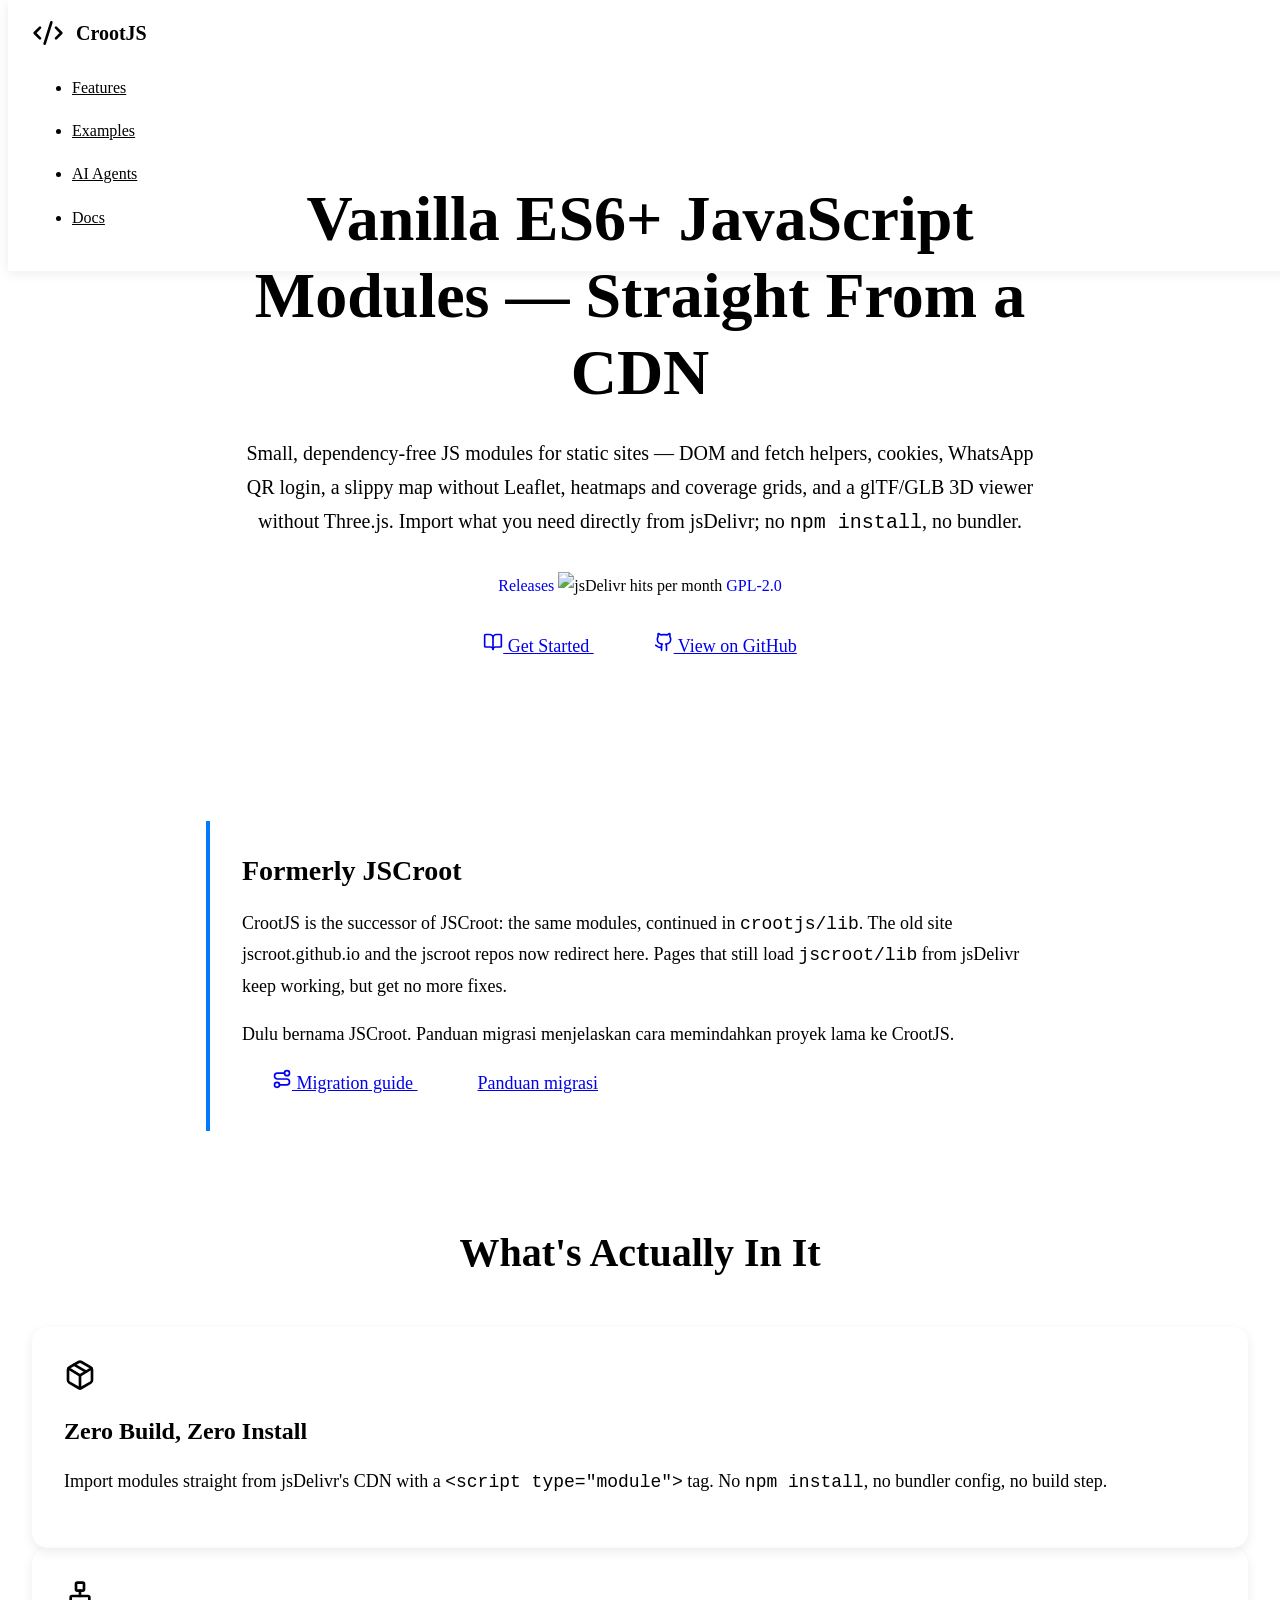
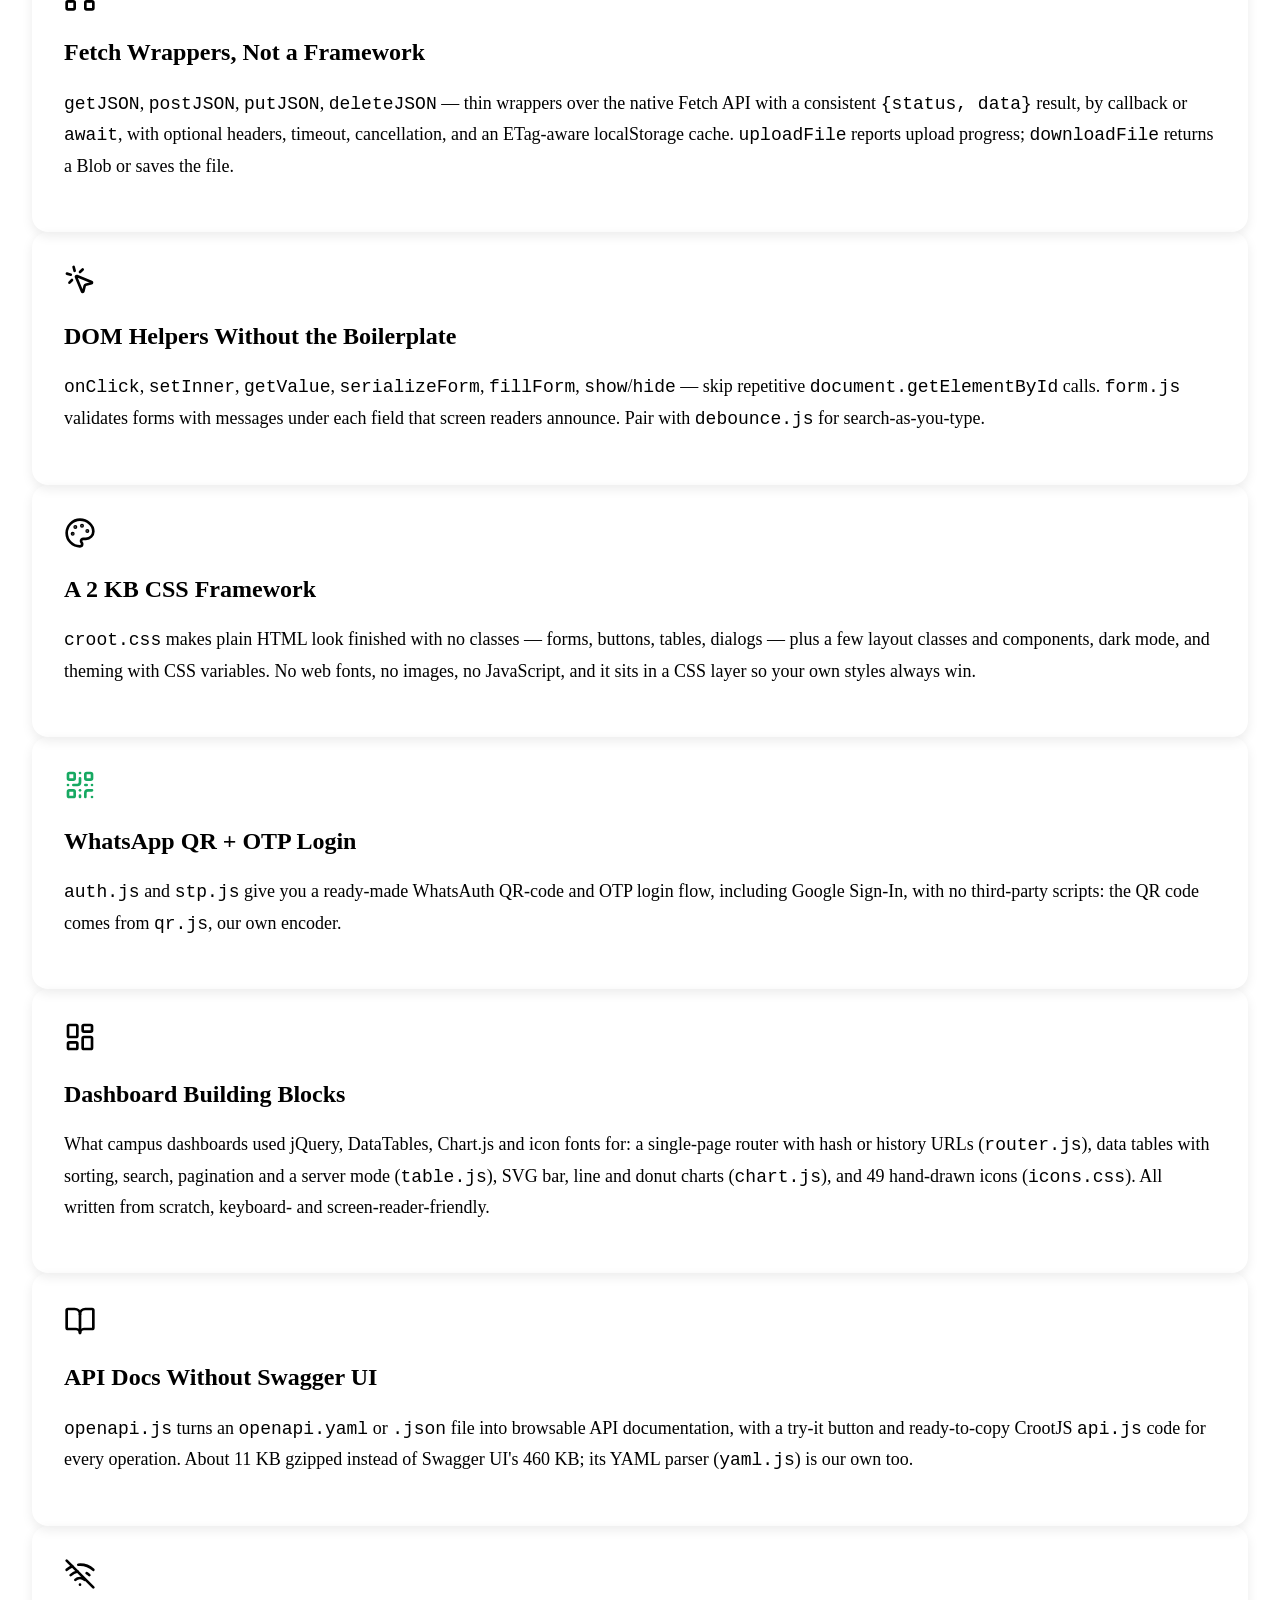
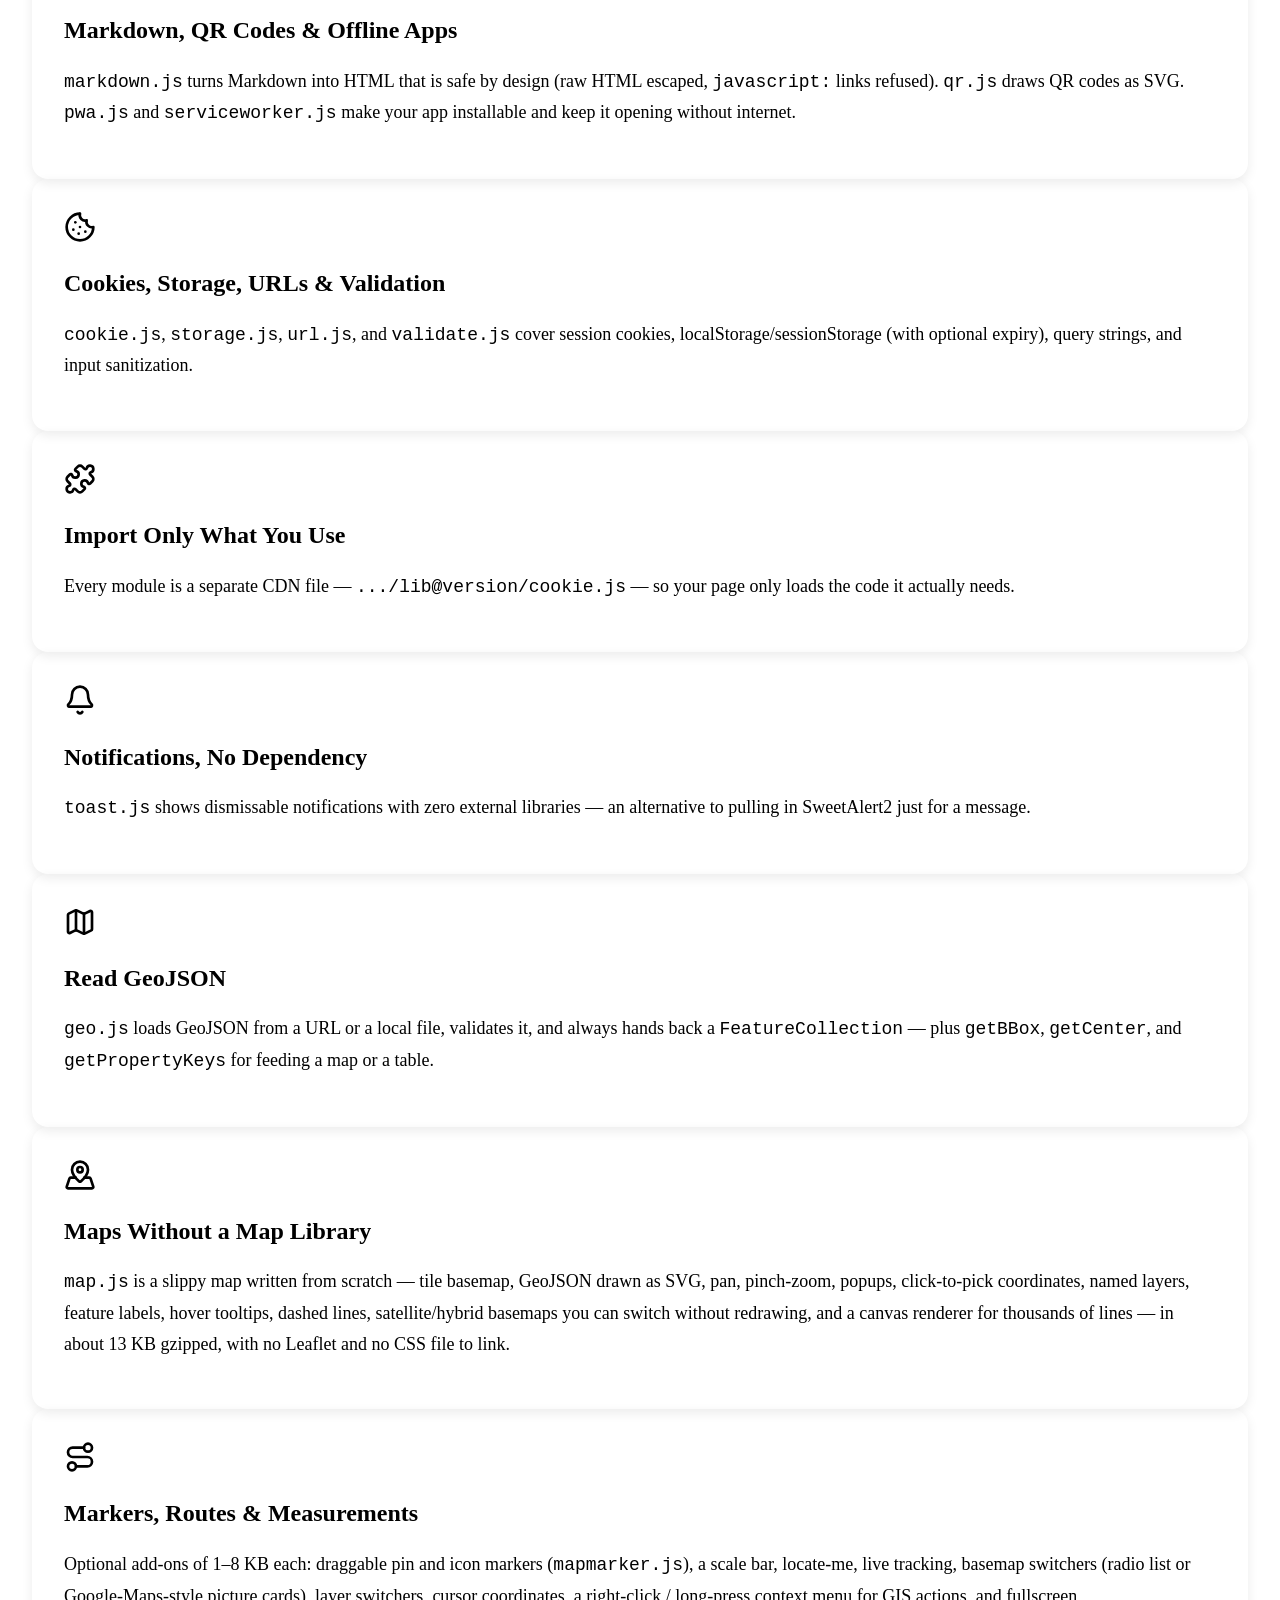
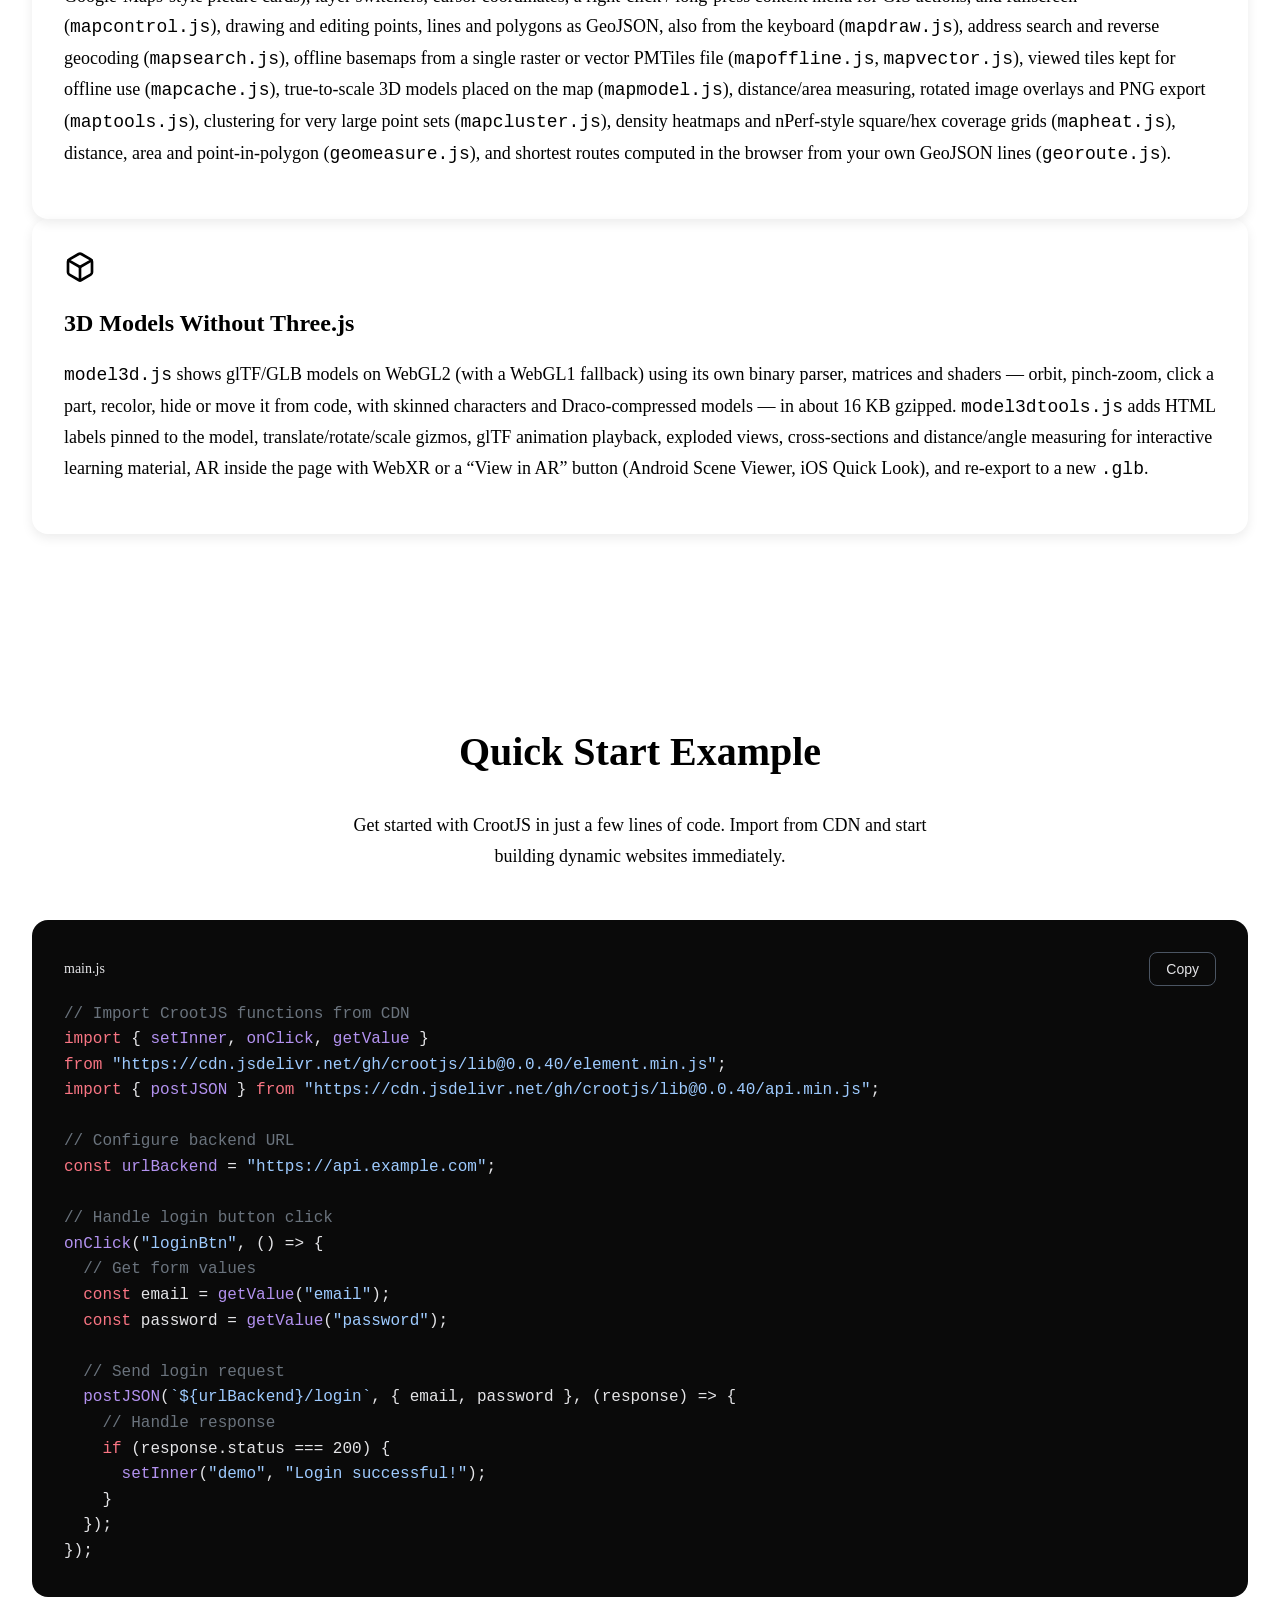
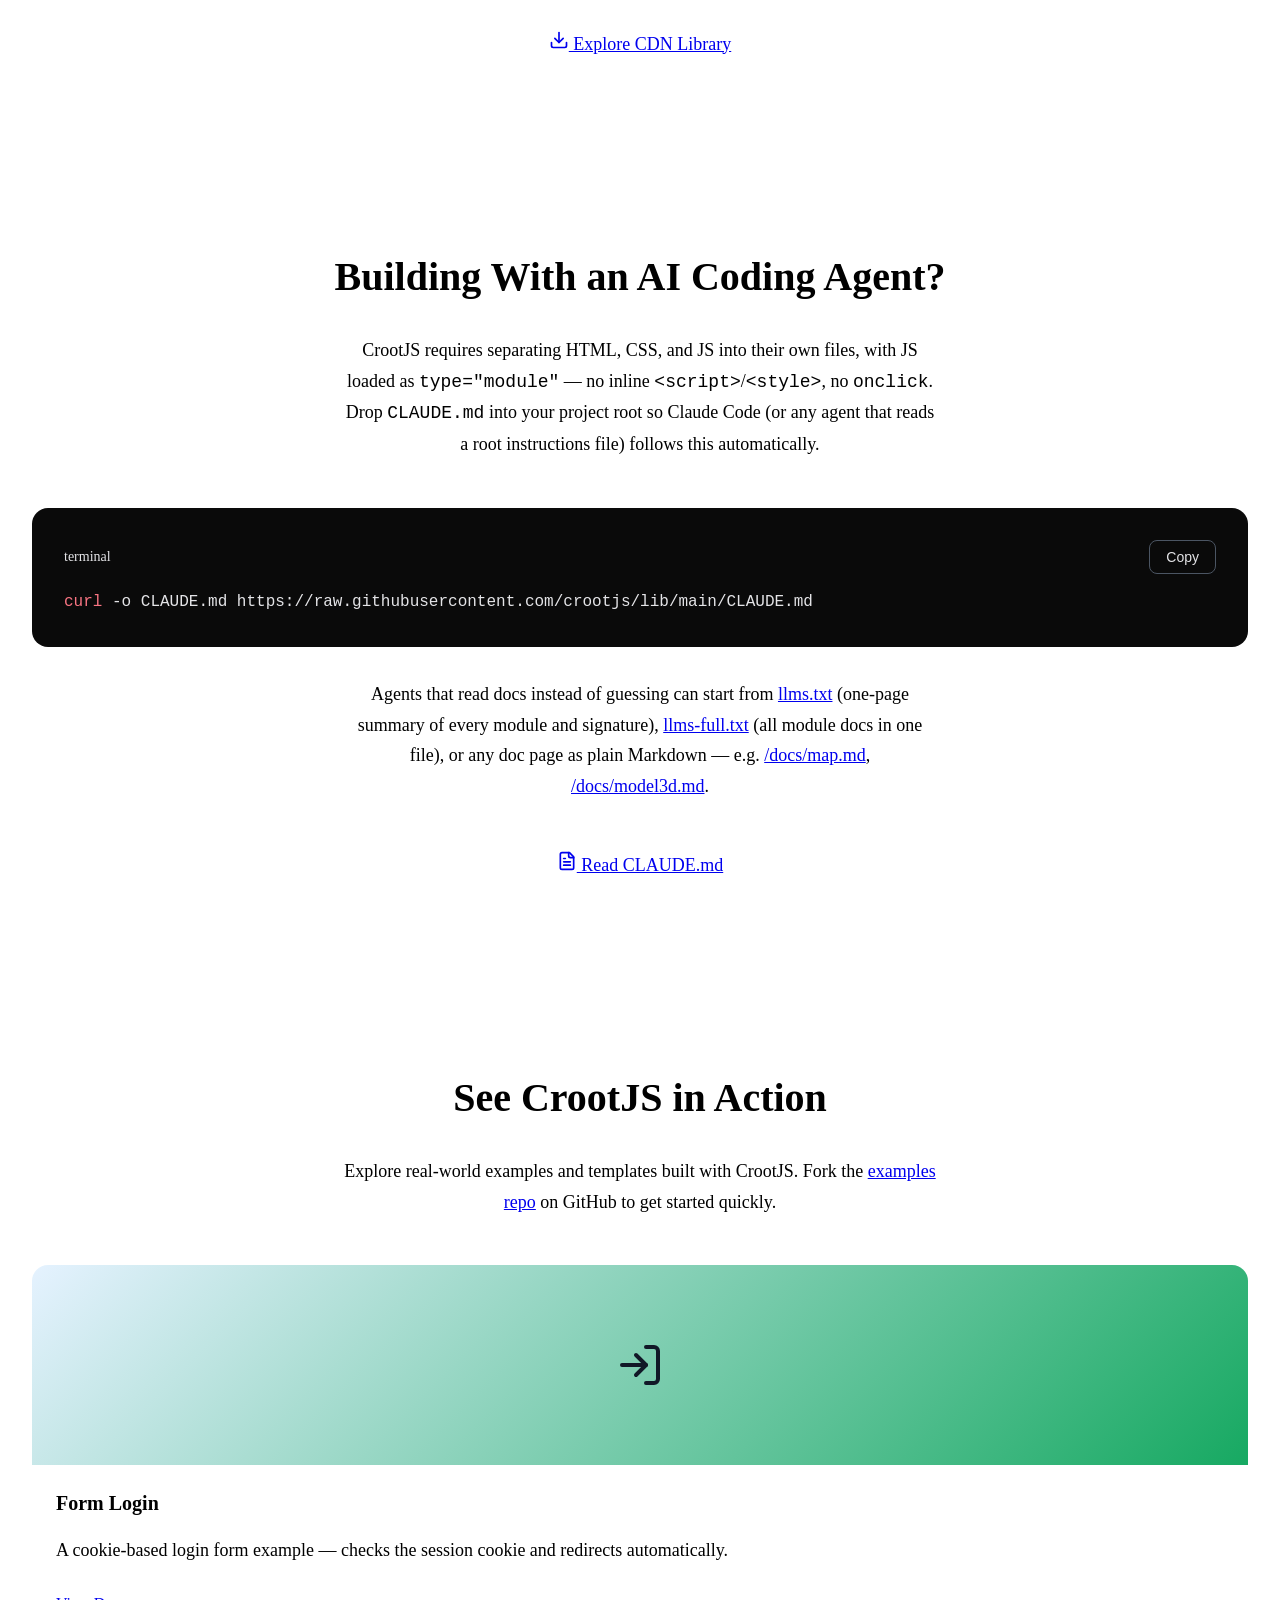
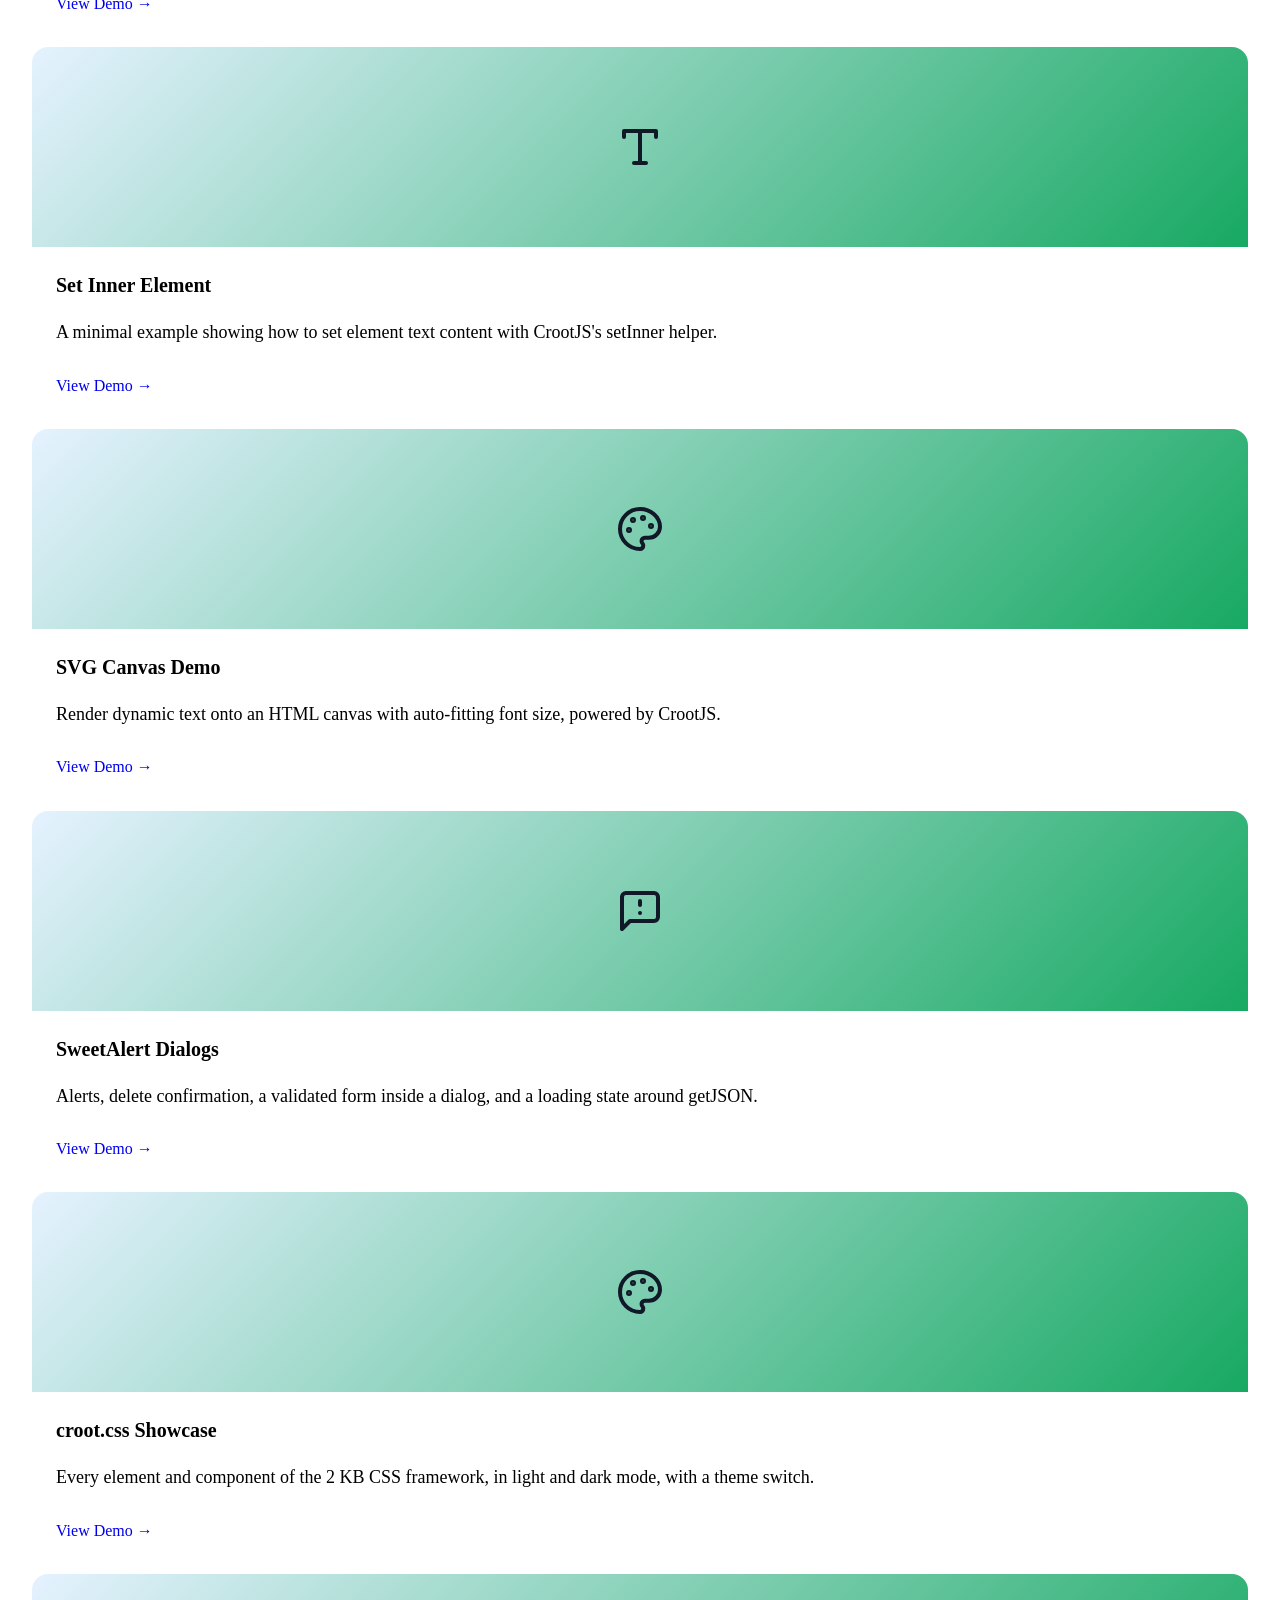
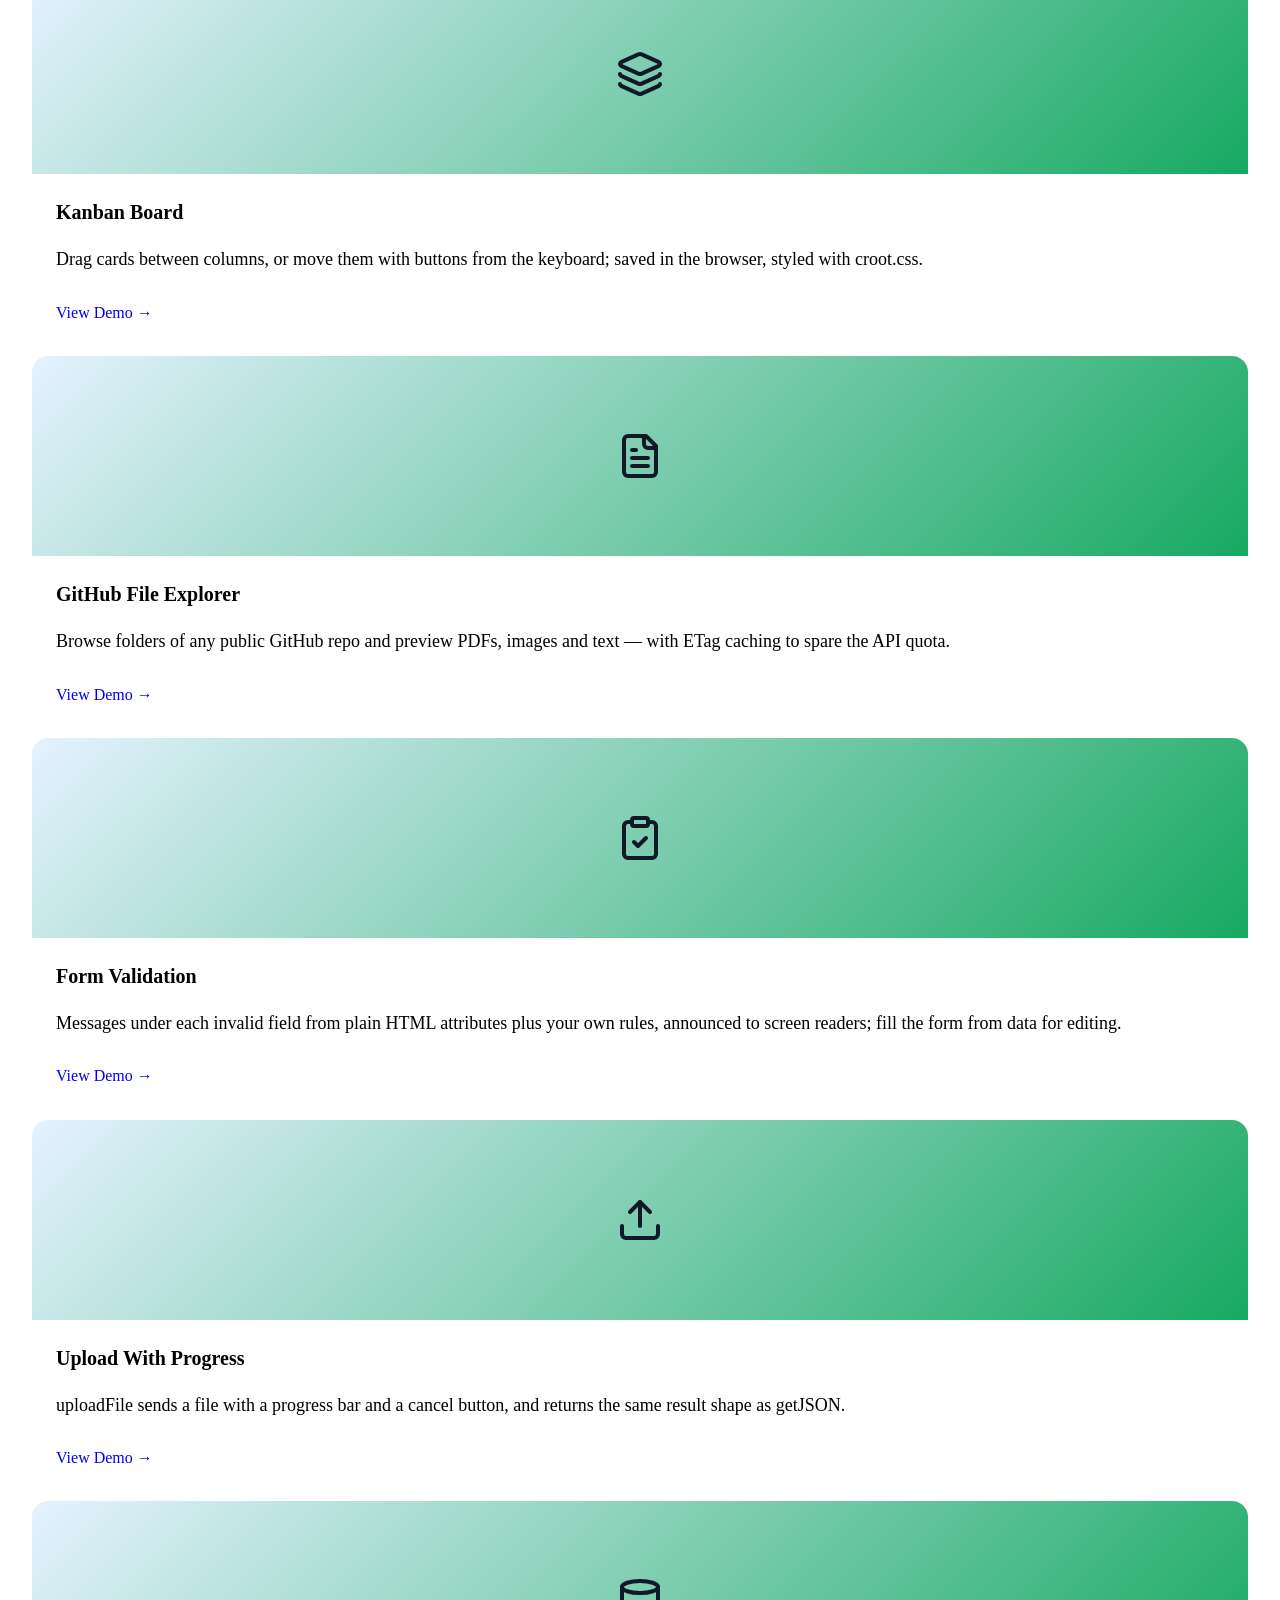
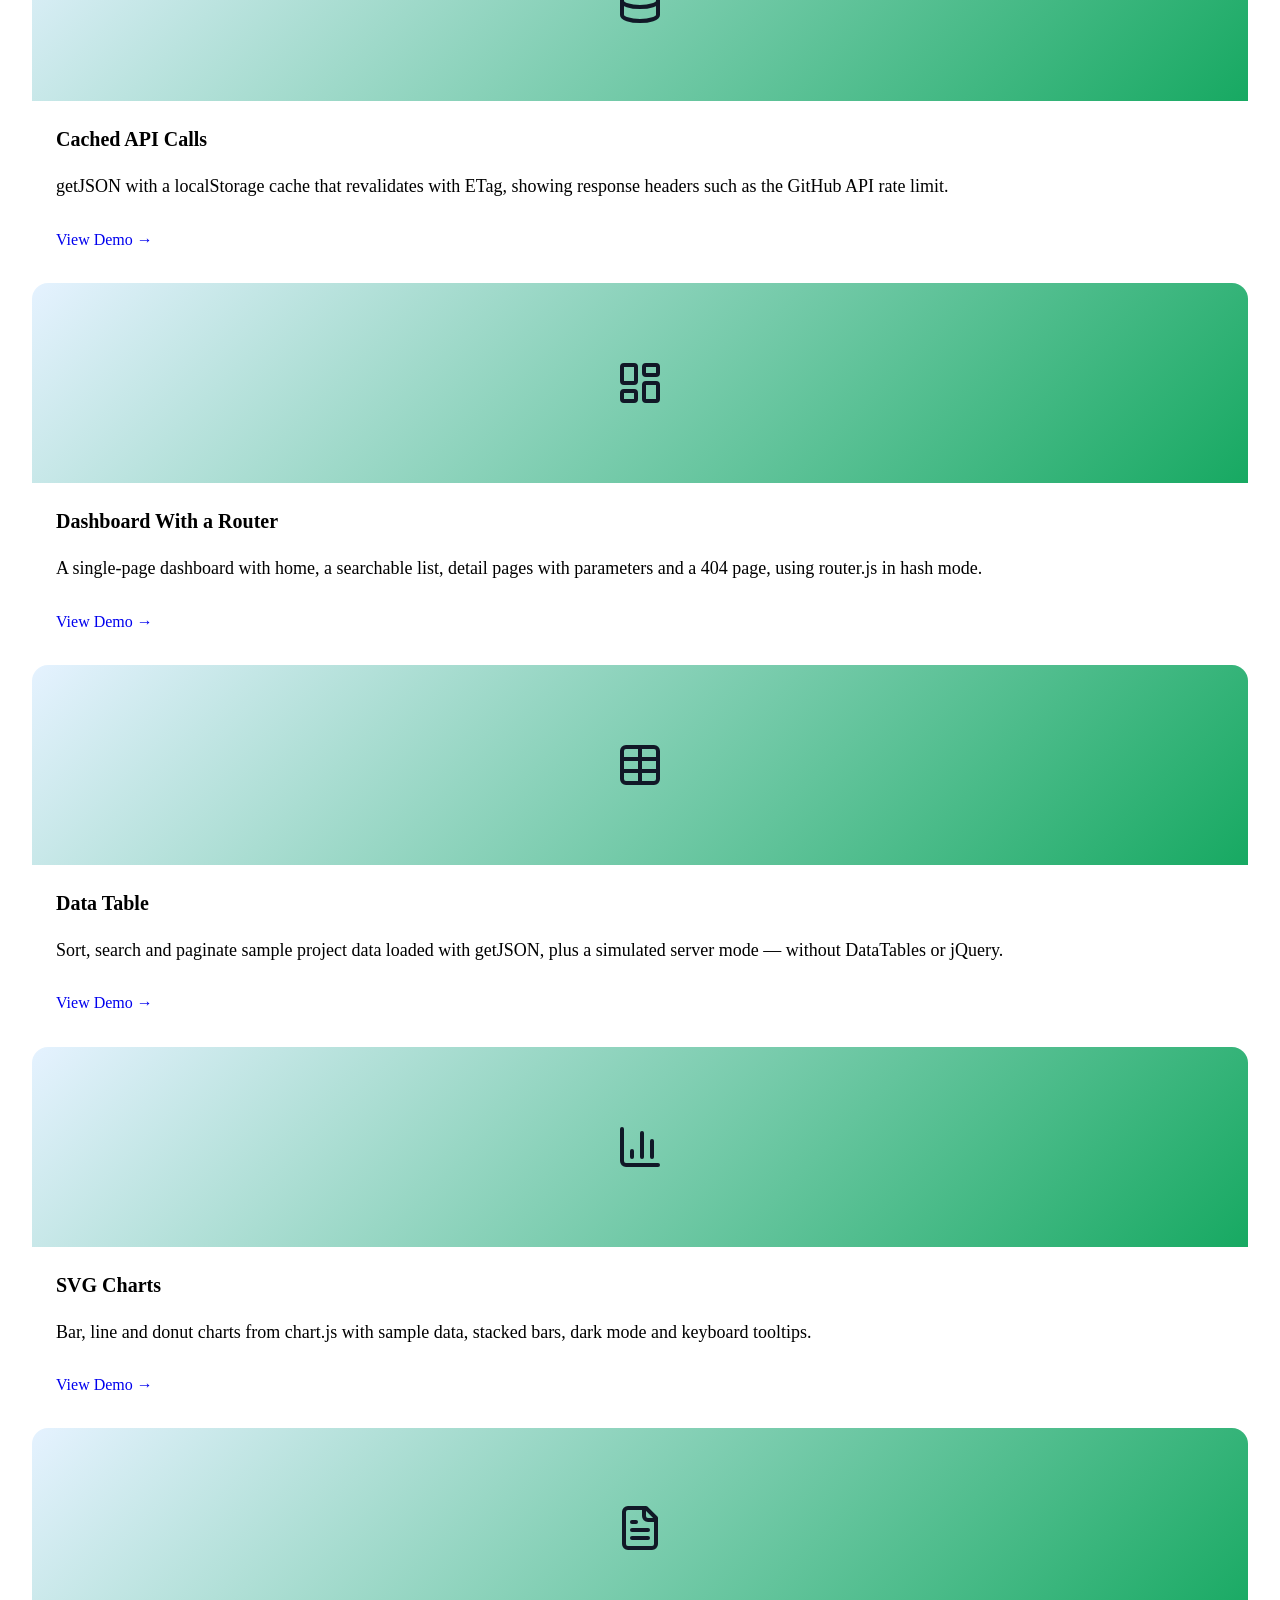
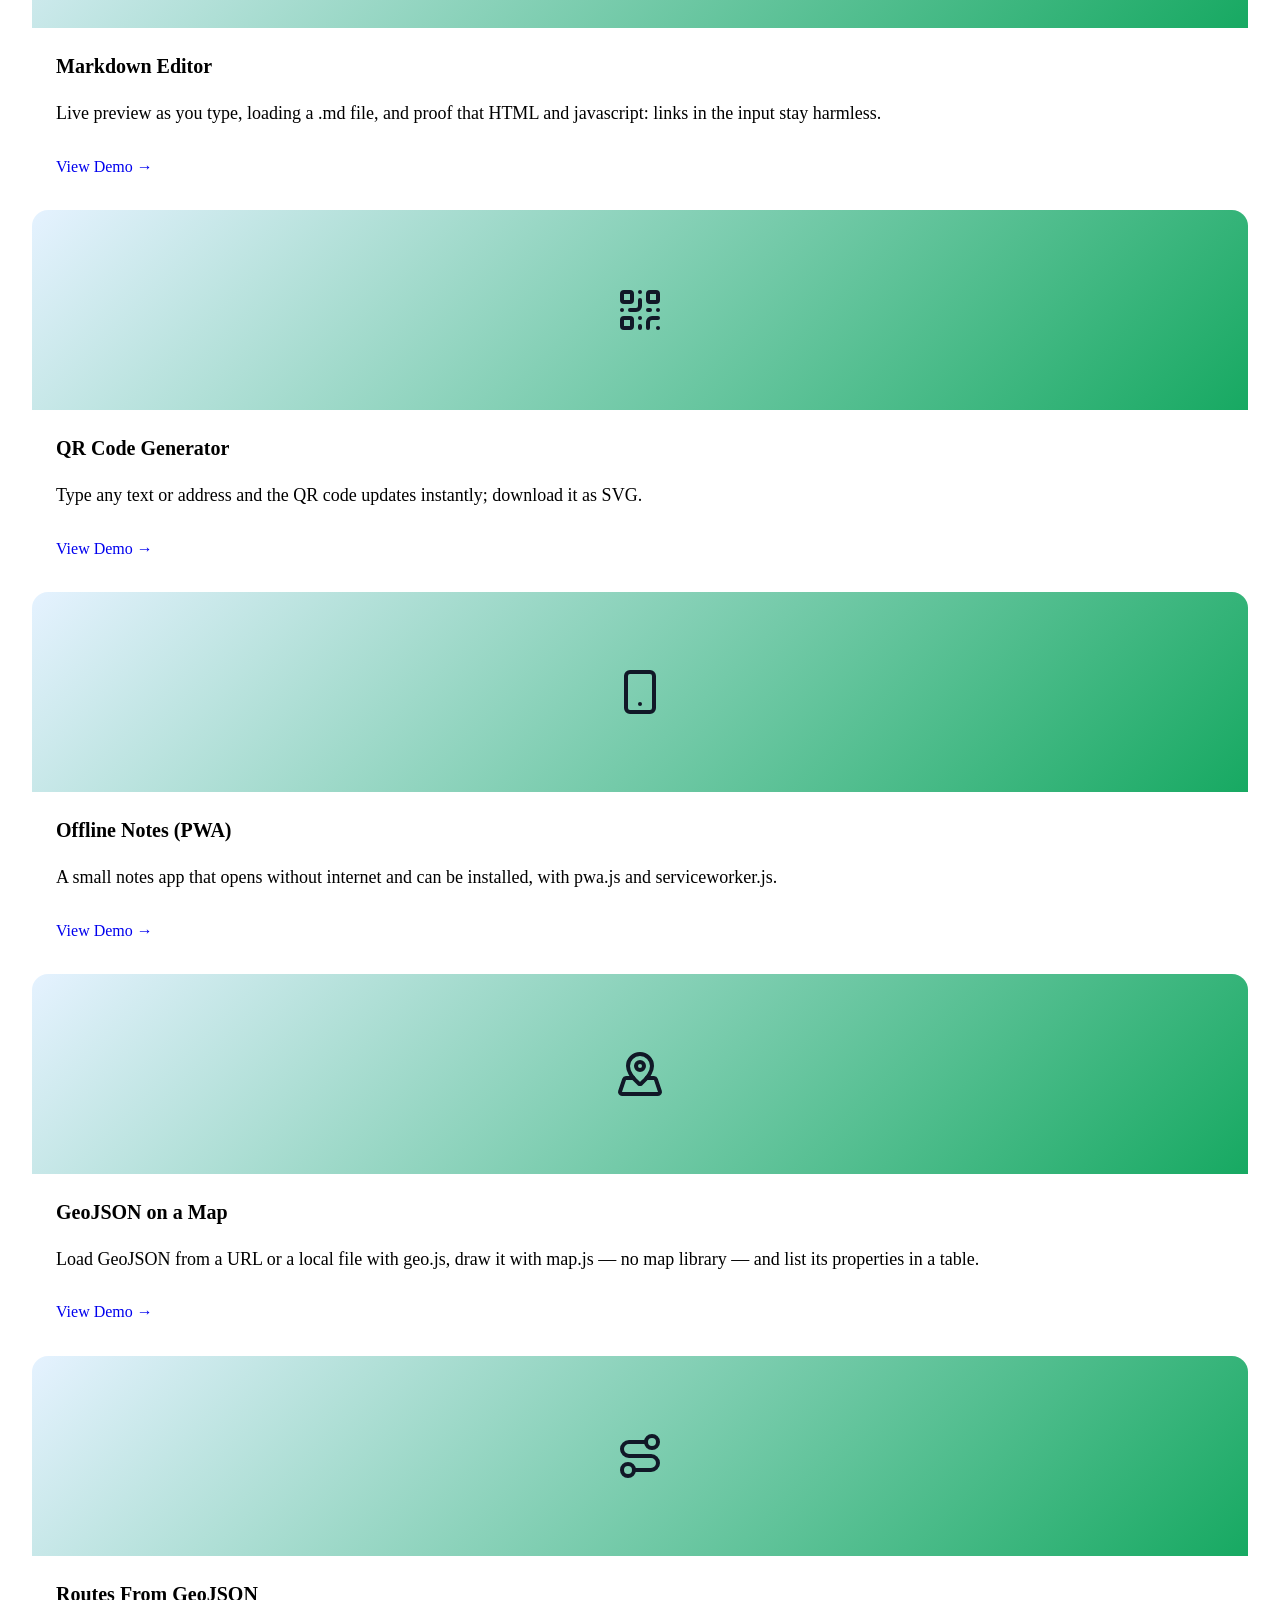
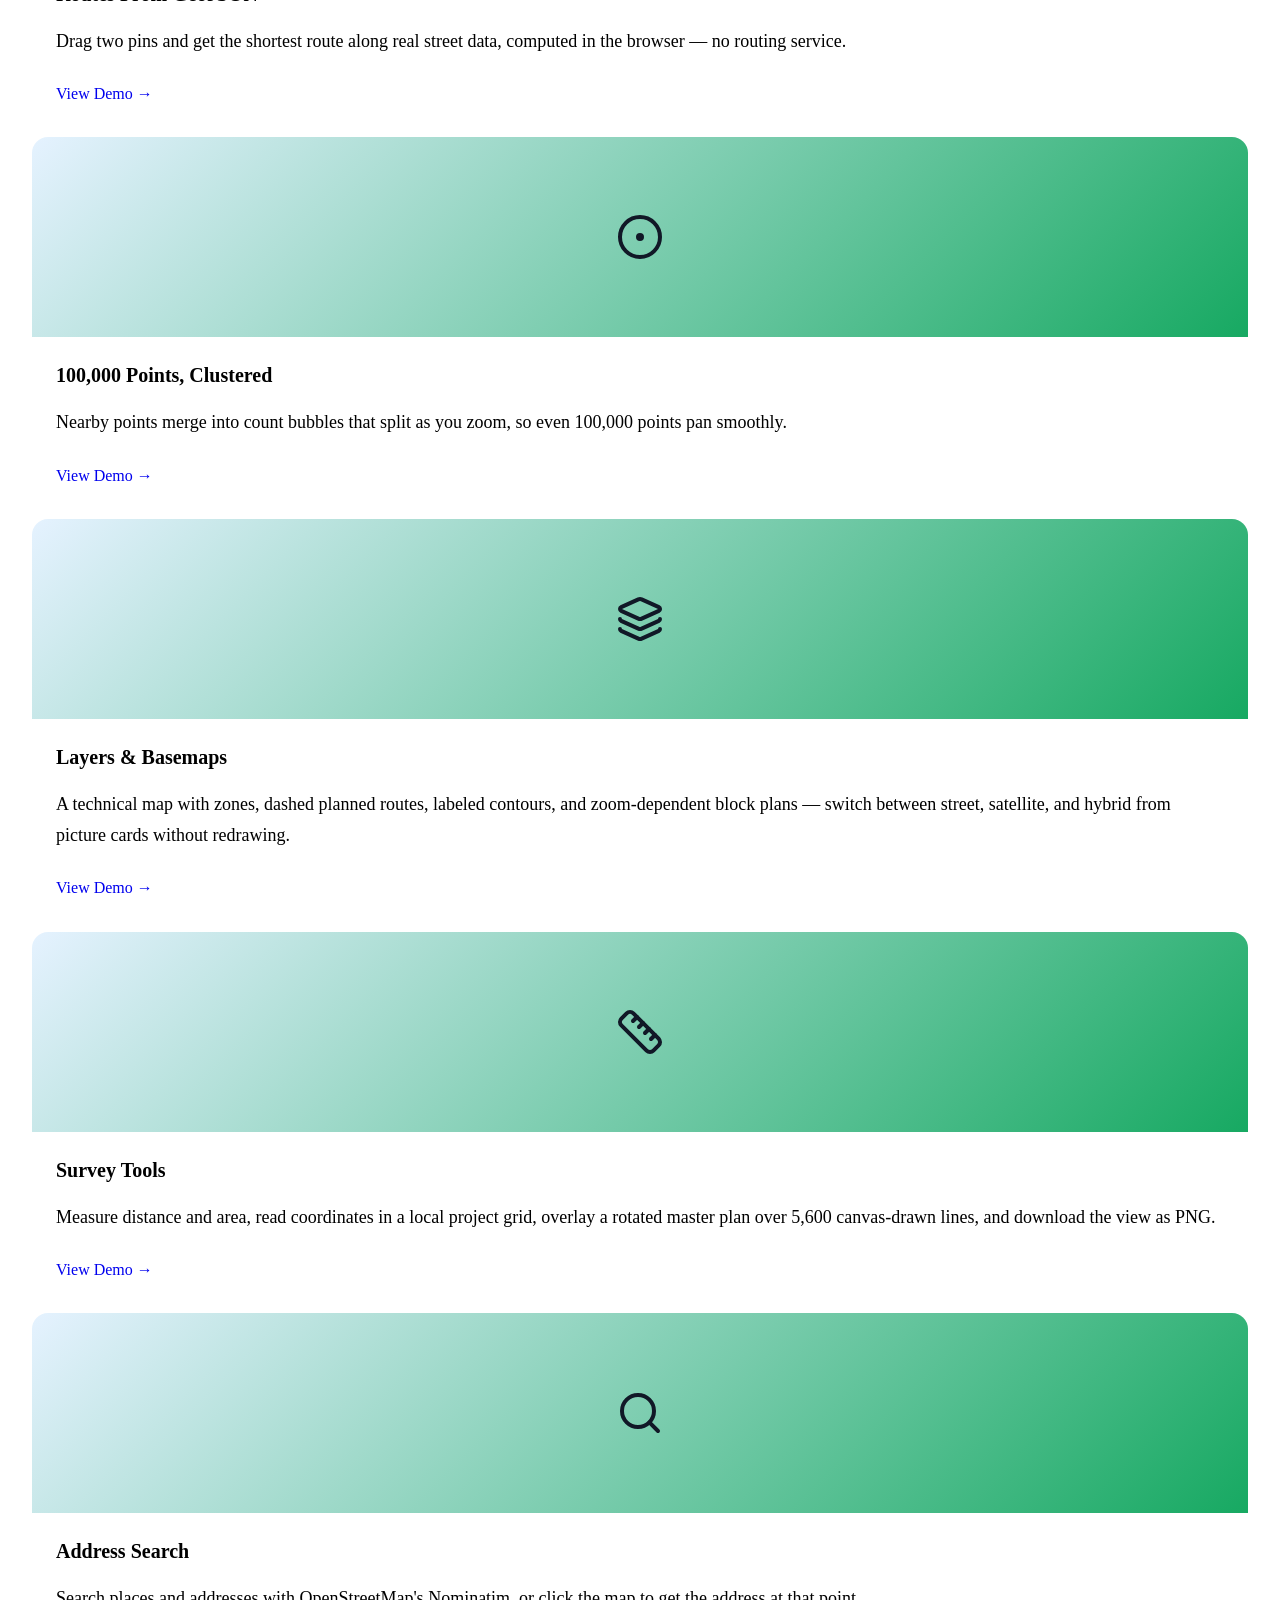
==== commit a0329a00: "bump pins to lib@0.0.40; rebuild sitemap and llms-full" ====
--- a/index.html
+++ b/index.html
@@ -62,14 +62,14 @@
     }
     </script>
 
-    <link rel="stylesheet" href="https://cdn.jsdelivr.net/gh/crootjs/lib@0.0.39/croot.min.css">
+    <link rel="stylesheet" href="https://cdn.jsdelivr.net/gh/crootjs/lib@0.0.40/croot.min.css">
     <link rel="stylesheet" href="style.css">
     <!-- Modul yang diimpor script.js, termasuk storage.min.js yang diimpor api.min.js: diunduh
          bersamaan sejak awal, bukan satu per satu mengikuti rantai import. -->
-    <link rel="modulepreload" href="https://cdn.jsdelivr.net/gh/crootjs/lib@0.0.39/api.min.js">
-    <link rel="modulepreload" href="https://cdn.jsdelivr.net/gh/crootjs/lib@0.0.39/storage.min.js">
-    <link rel="modulepreload" href="https://cdn.jsdelivr.net/gh/crootjs/lib@0.0.39/element.min.js">
-    <link rel="modulepreload" href="https://cdn.jsdelivr.net/gh/crootjs/lib@0.0.39/toast.min.js">
+    <link rel="modulepreload" href="https://cdn.jsdelivr.net/gh/crootjs/lib@0.0.40/api.min.js">
+    <link rel="modulepreload" href="https://cdn.jsdelivr.net/gh/crootjs/lib@0.0.40/storage.min.js">
+    <link rel="modulepreload" href="https://cdn.jsdelivr.net/gh/crootjs/lib@0.0.40/element.min.js">
+    <link rel="modulepreload" href="https://cdn.jsdelivr.net/gh/crootjs/lib@0.0.40/toast.min.js">
     <script type="module" src="script.js"></script>
 </head>
 <body>
@@ -279,8 +279,8 @@
                 </div>
                 <pre class="code-content"><code><span class="comment">// Import CrootJS functions from CDN</span>
 <span class="keyword">import</span> { <span class="function">setInner</span>, <span class="function">onClick</span>, <span class="function">getValue</span> }
-<span class="keyword">from</span> <span class="string">"https://cdn.jsdelivr.net/gh/crootjs/lib@0.0.39/element.min.js"</span>;
-<span class="keyword">import</span> { <span class="function">postJSON</span> } <span class="keyword">from</span> <span class="string">"https://cdn.jsdelivr.net/gh/crootjs/lib@0.0.39/api.min.js"</span>;
+<span class="keyword">from</span> <span class="string">"https://cdn.jsdelivr.net/gh/crootjs/lib@0.0.40/element.min.js"</span>;
+<span class="keyword">import</span> { <span class="function">postJSON</span> } <span class="keyword">from</span> <span class="string">"https://cdn.jsdelivr.net/gh/crootjs/lib@0.0.40/api.min.js"</span>;
 
 <span class="comment">// Configure backend URL</span>
 <span class="keyword">const</span> <span class="function">urlBackend</span> = <span class="string">"https://api.example.com"</span>;
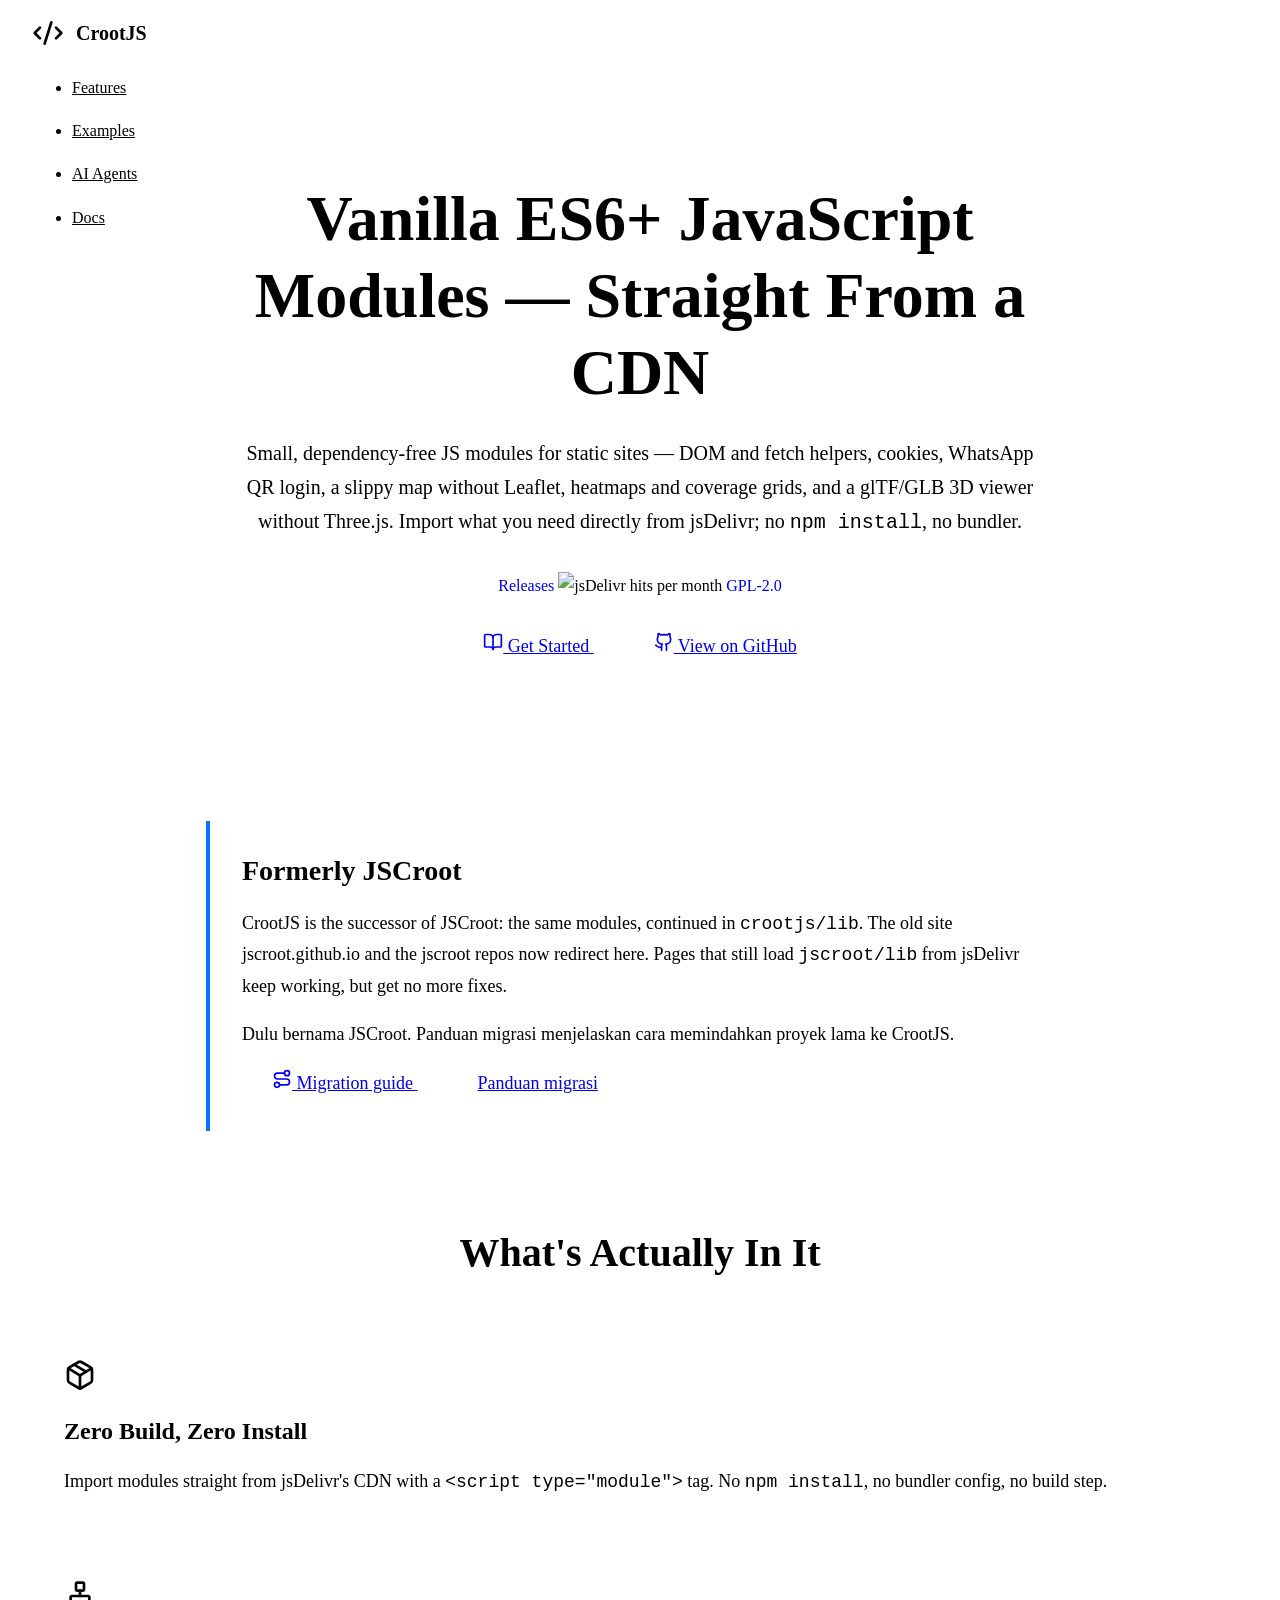
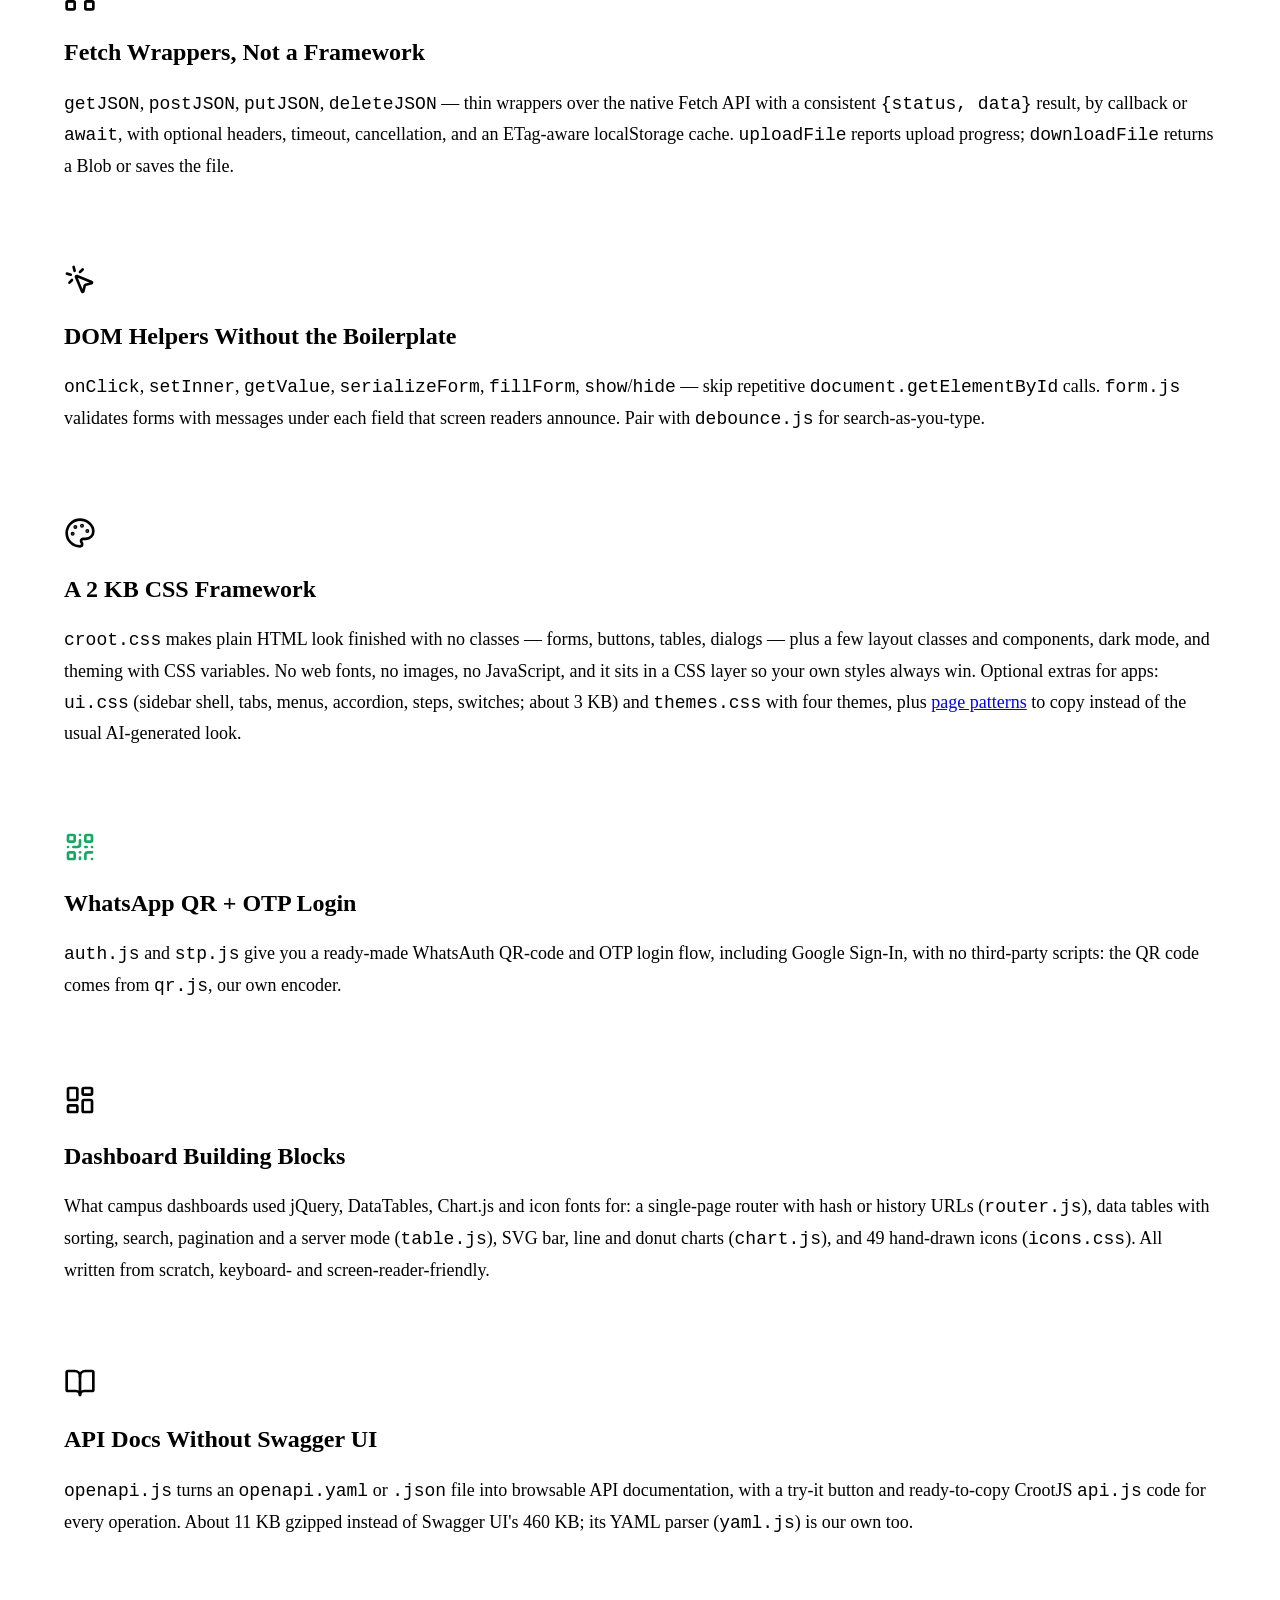
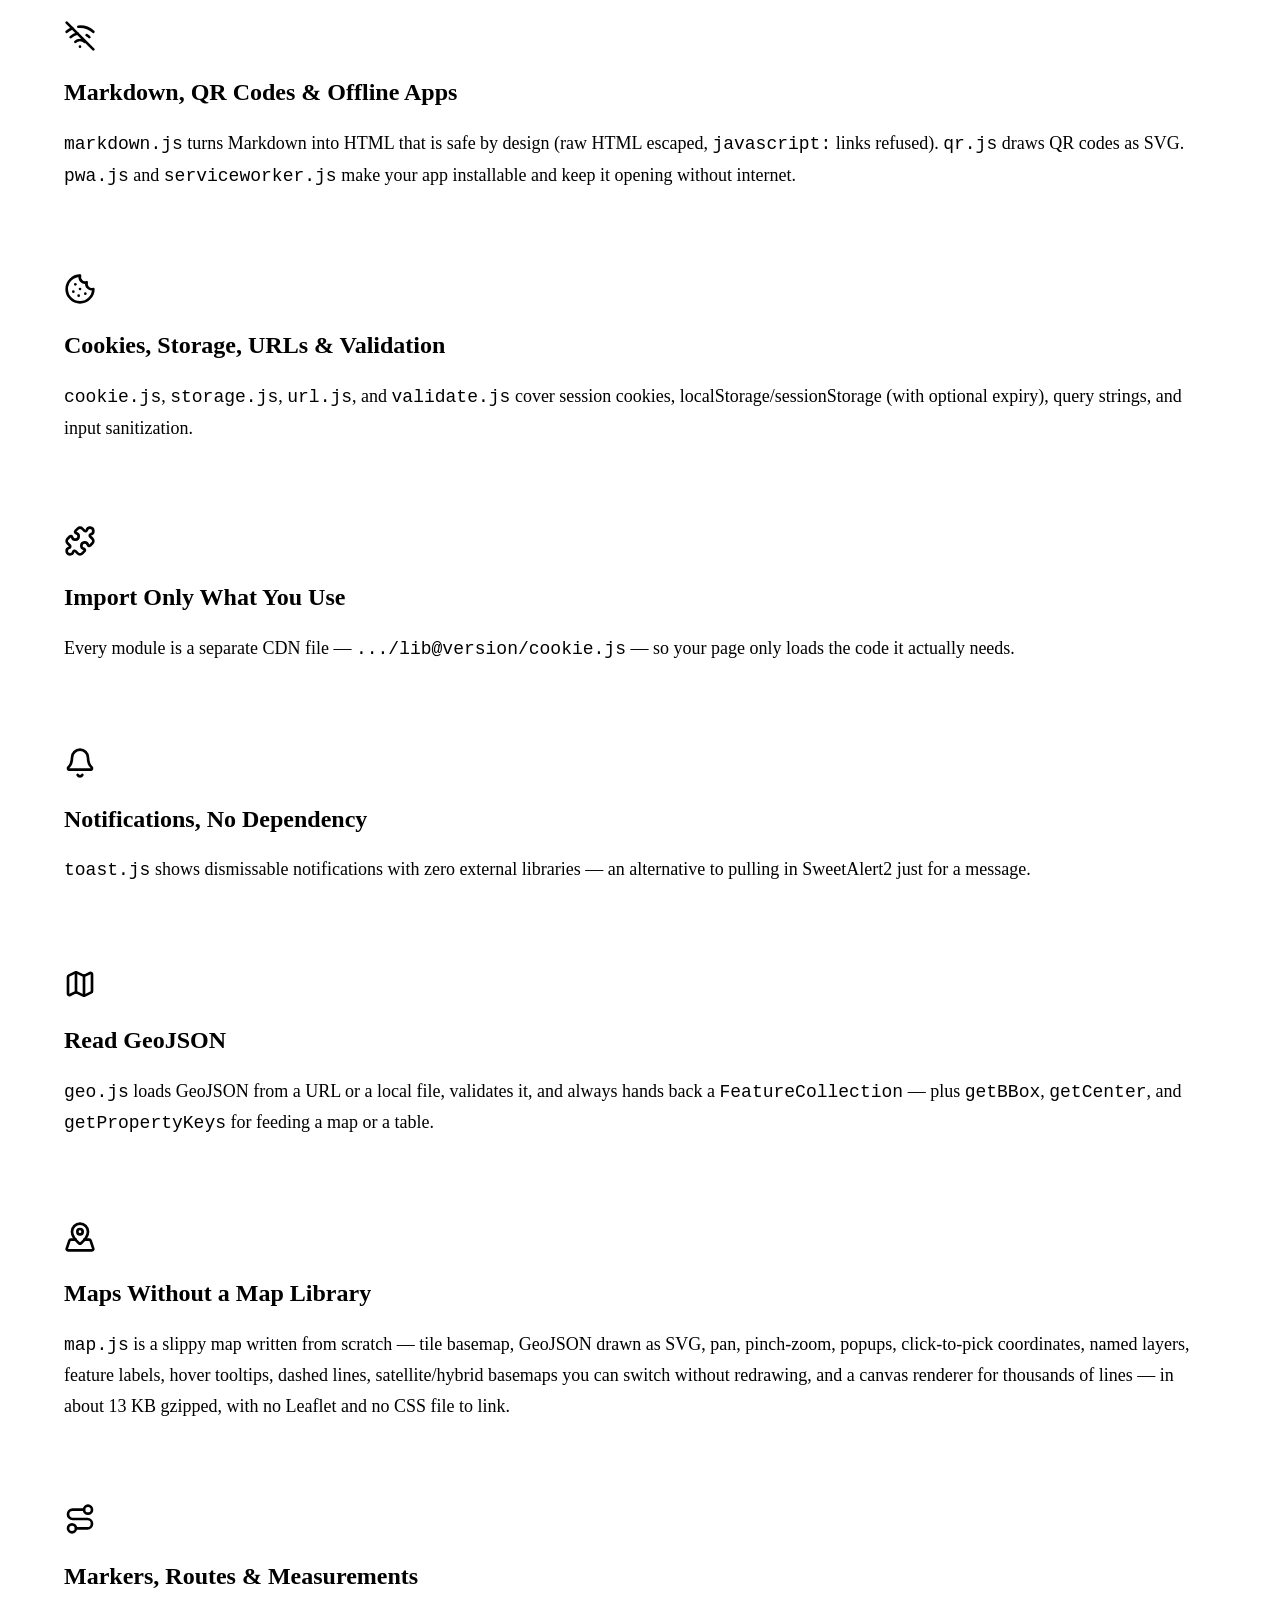
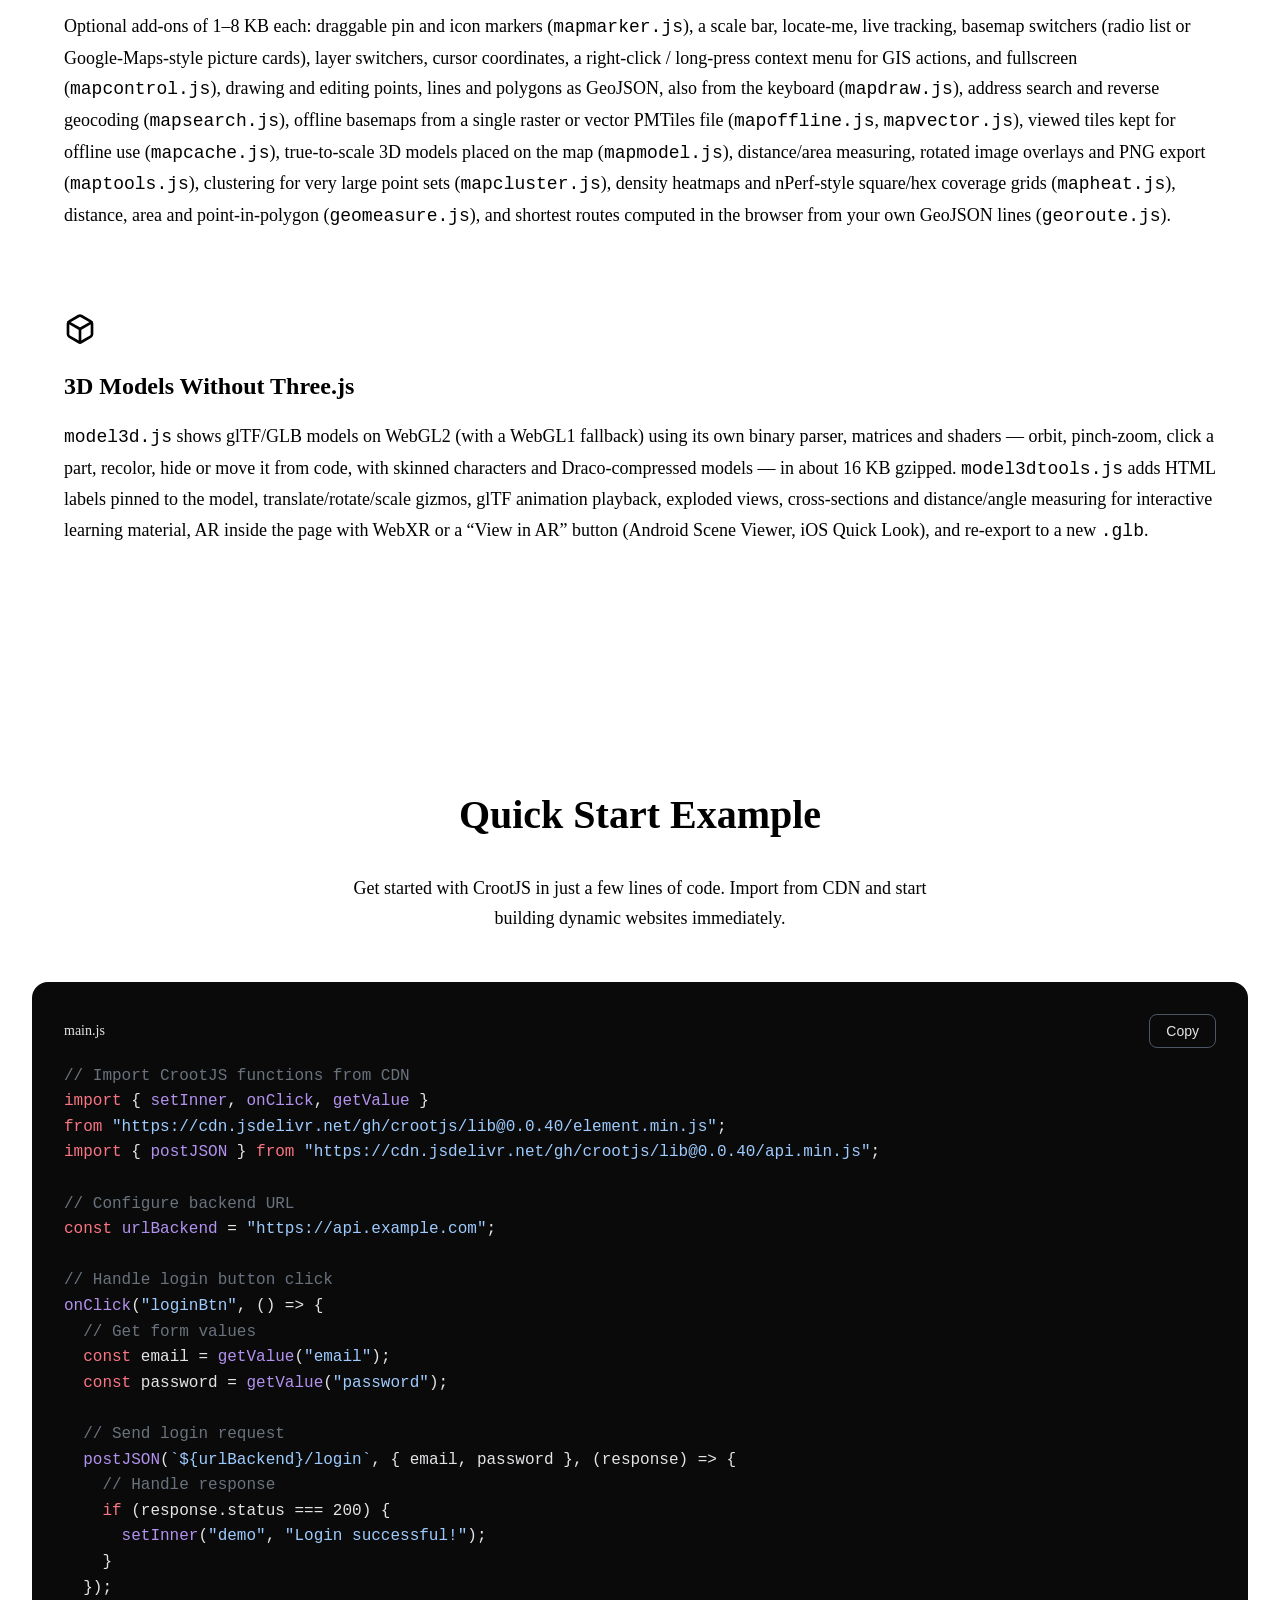
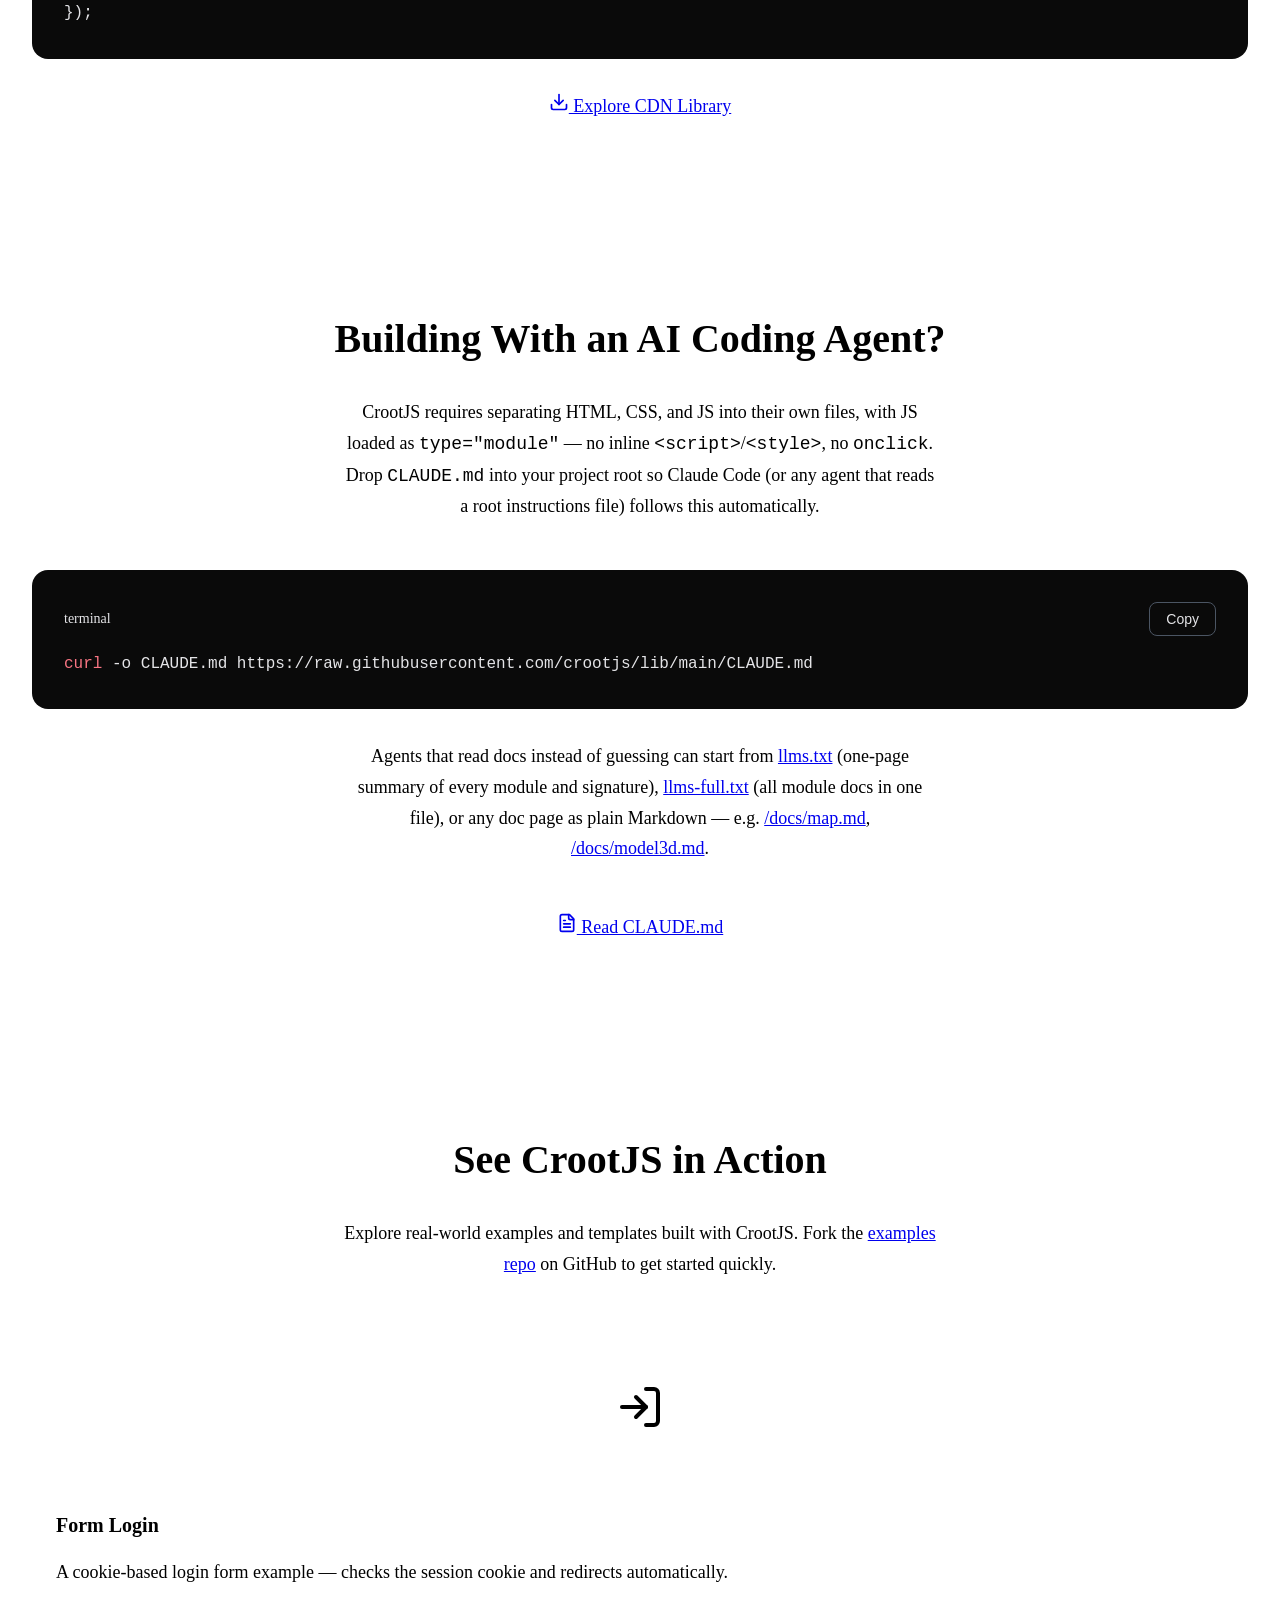
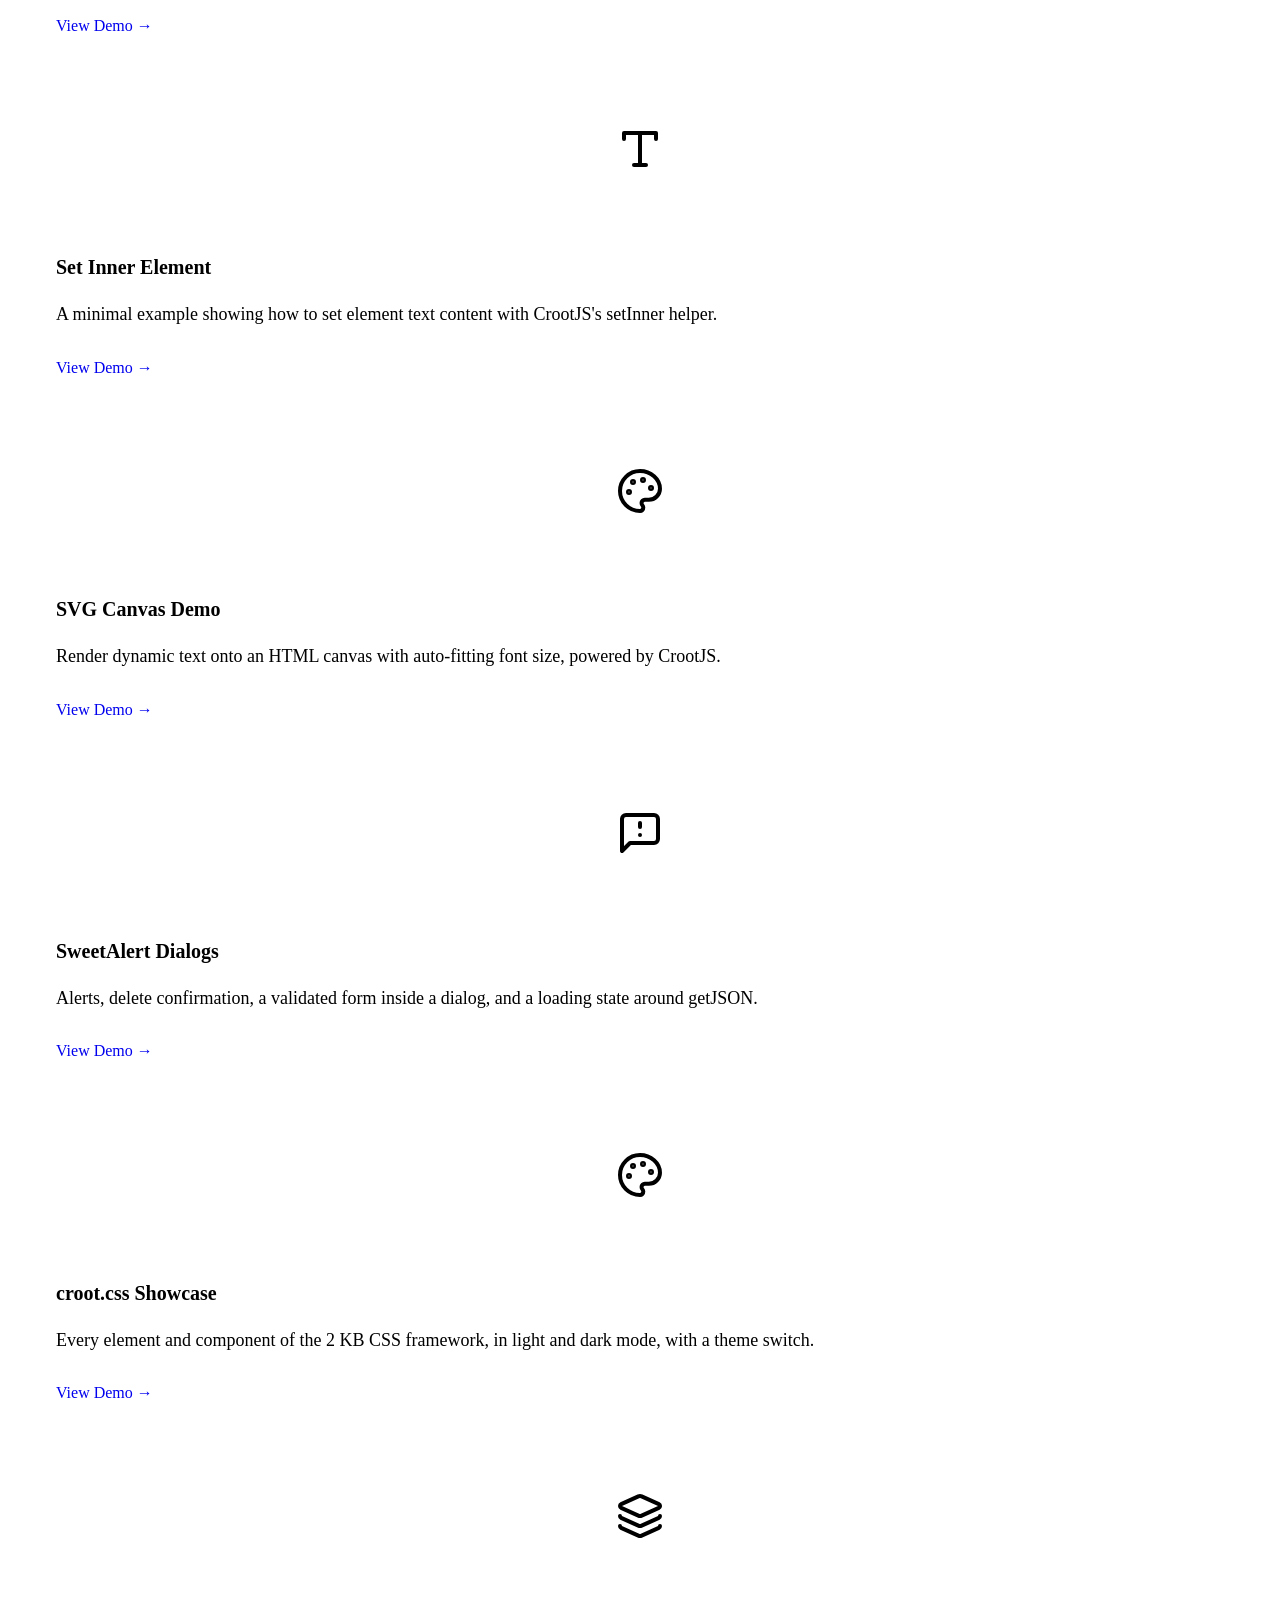
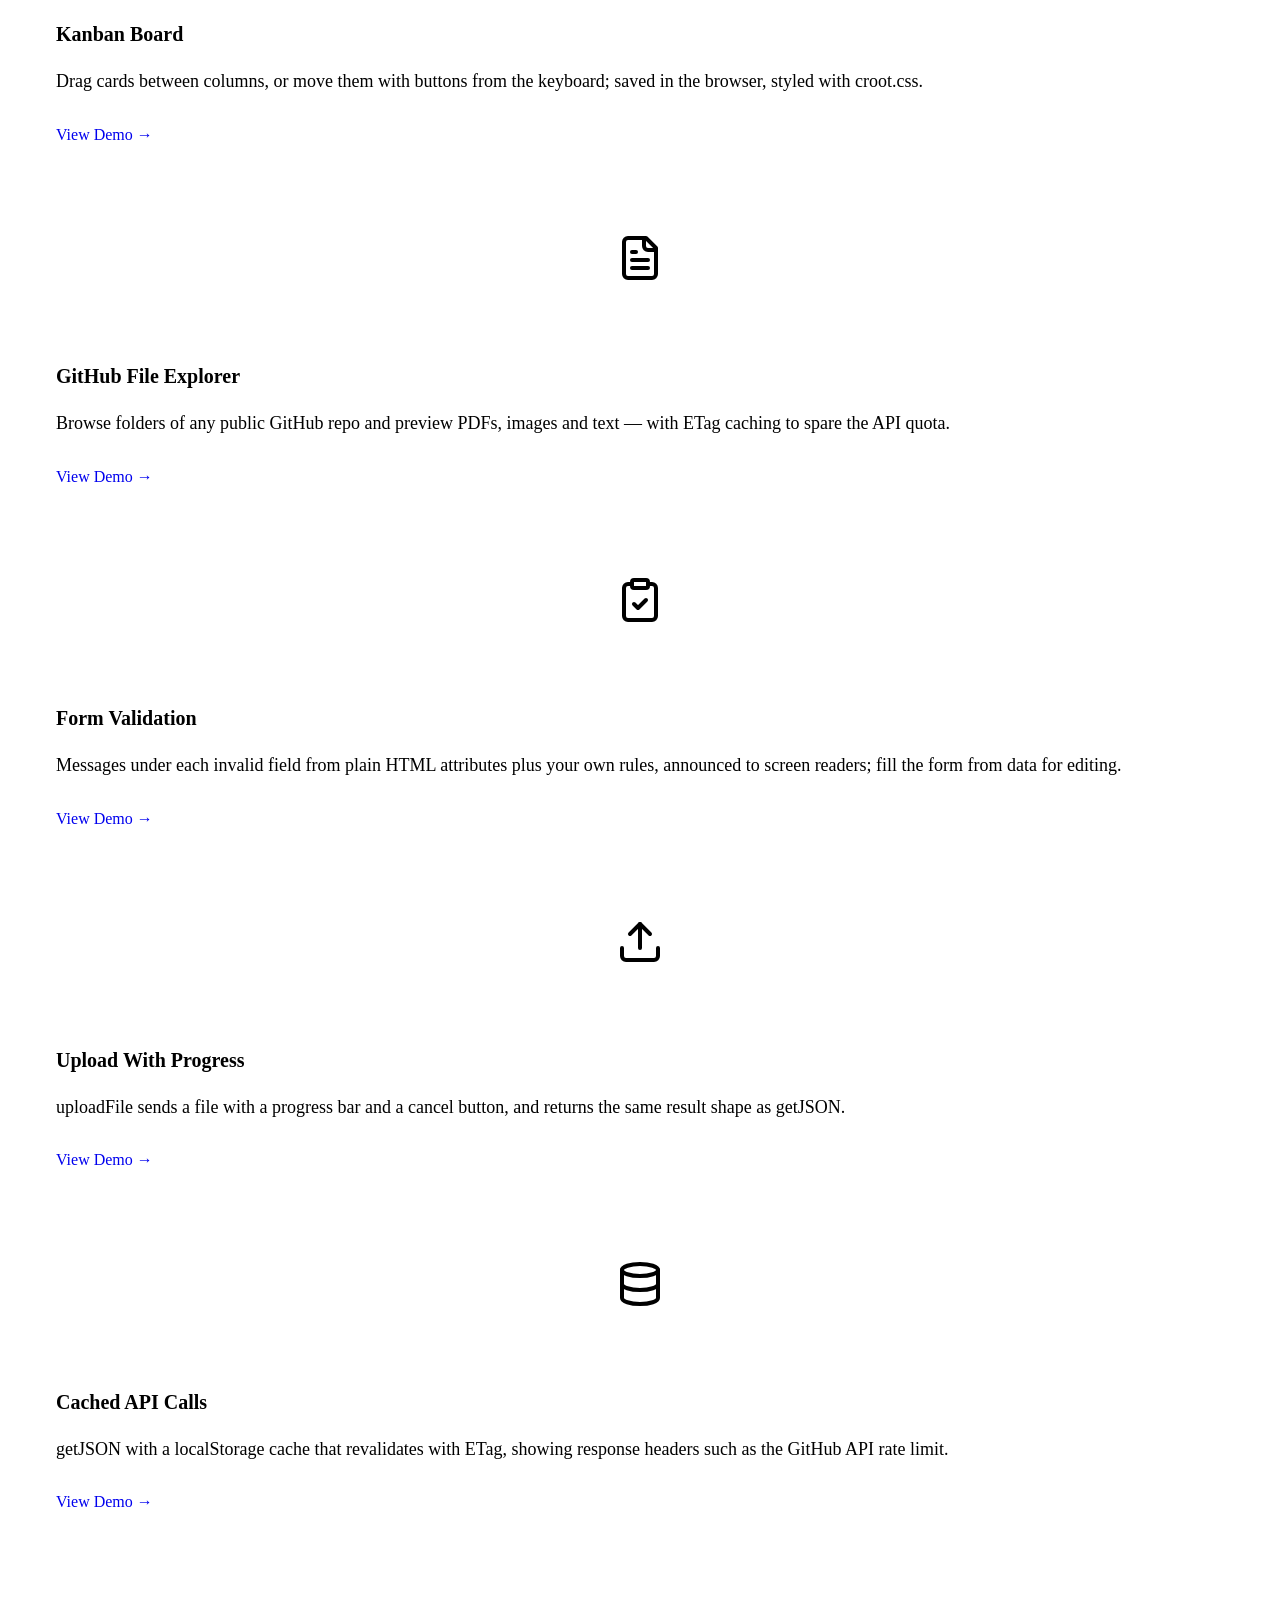
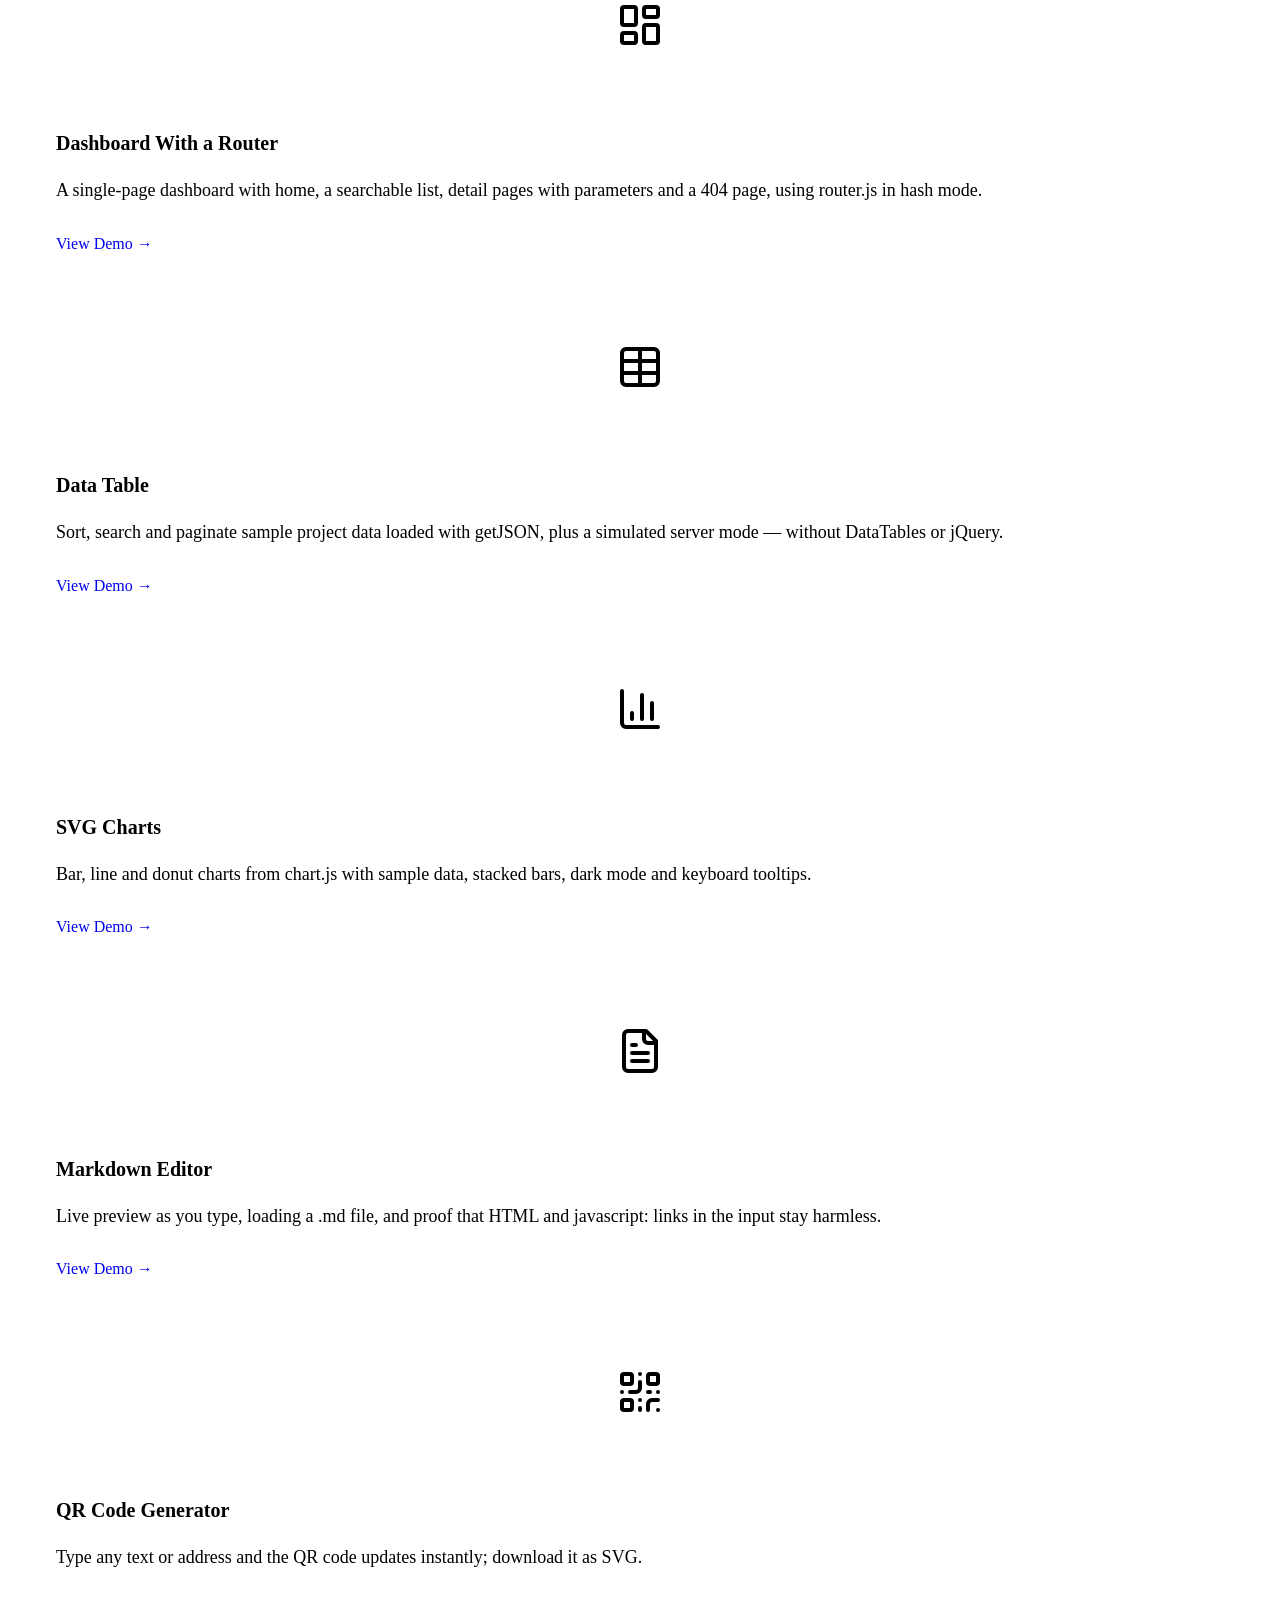
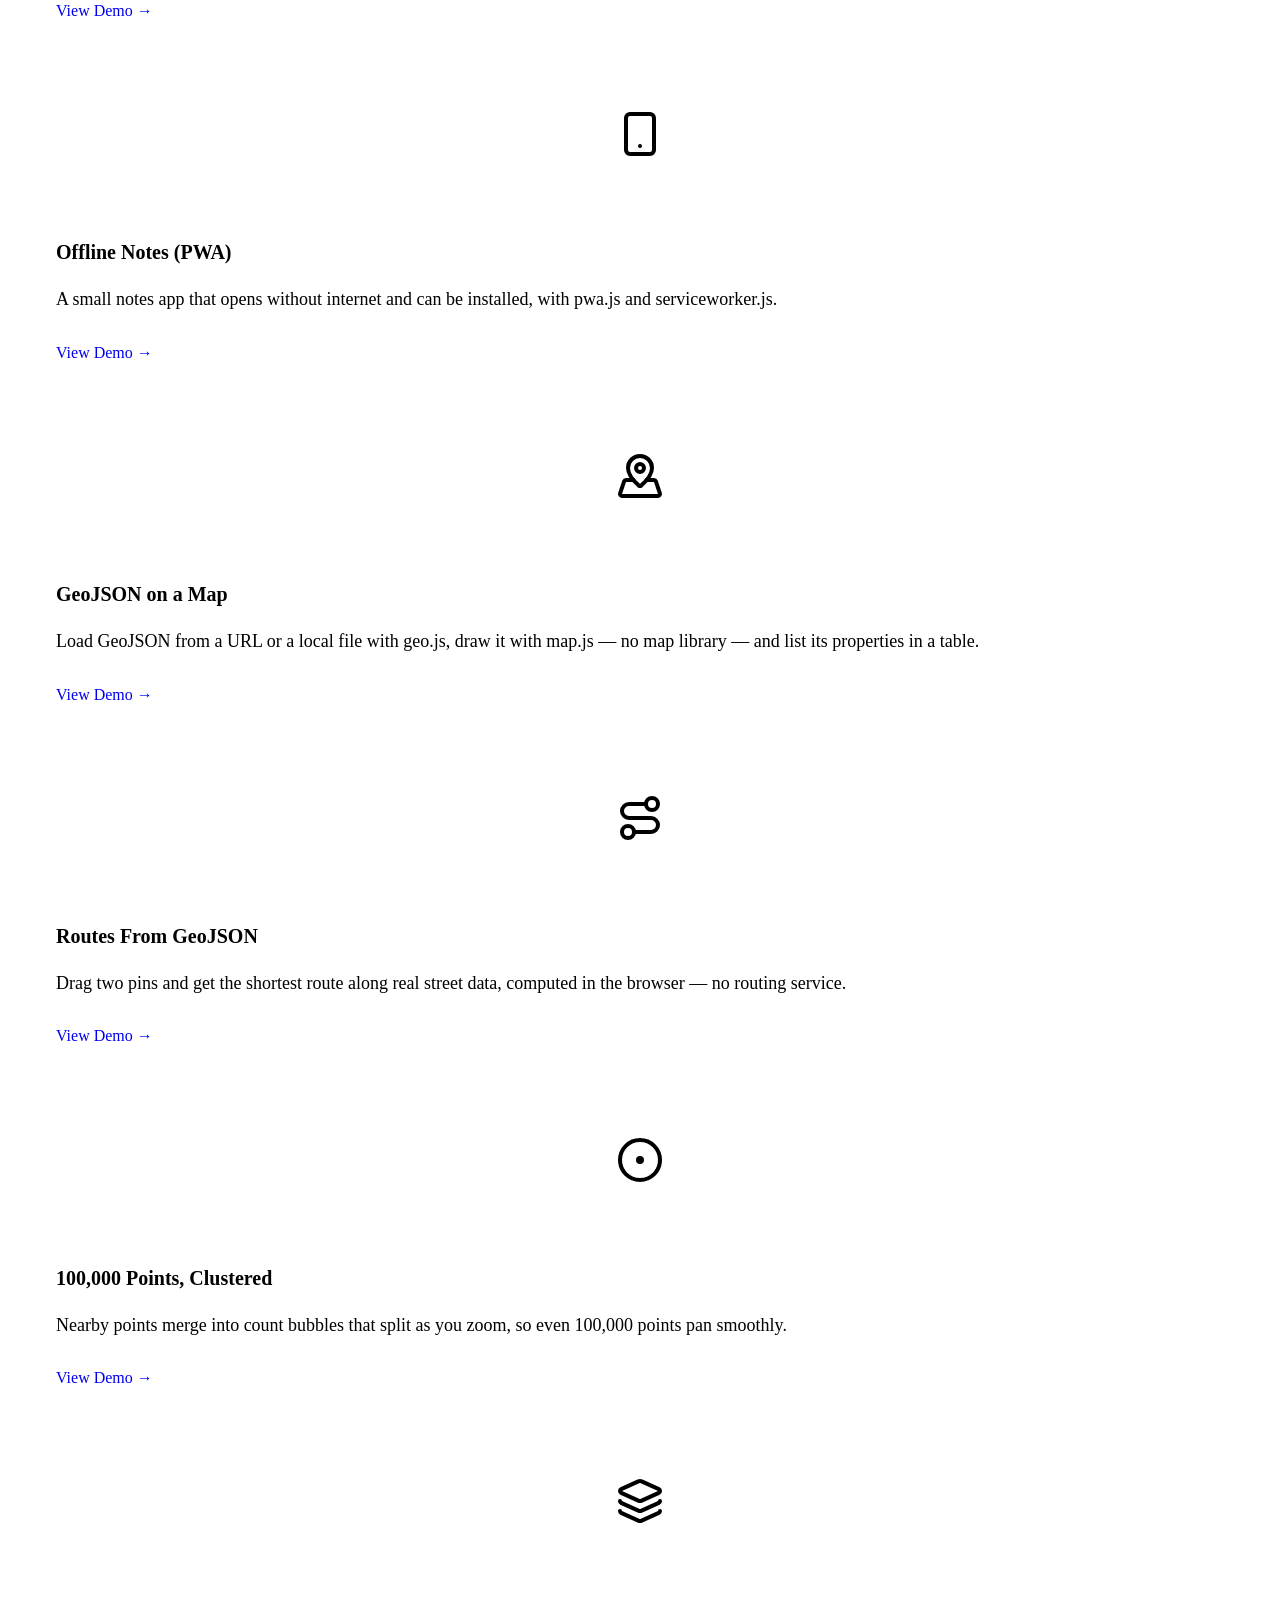
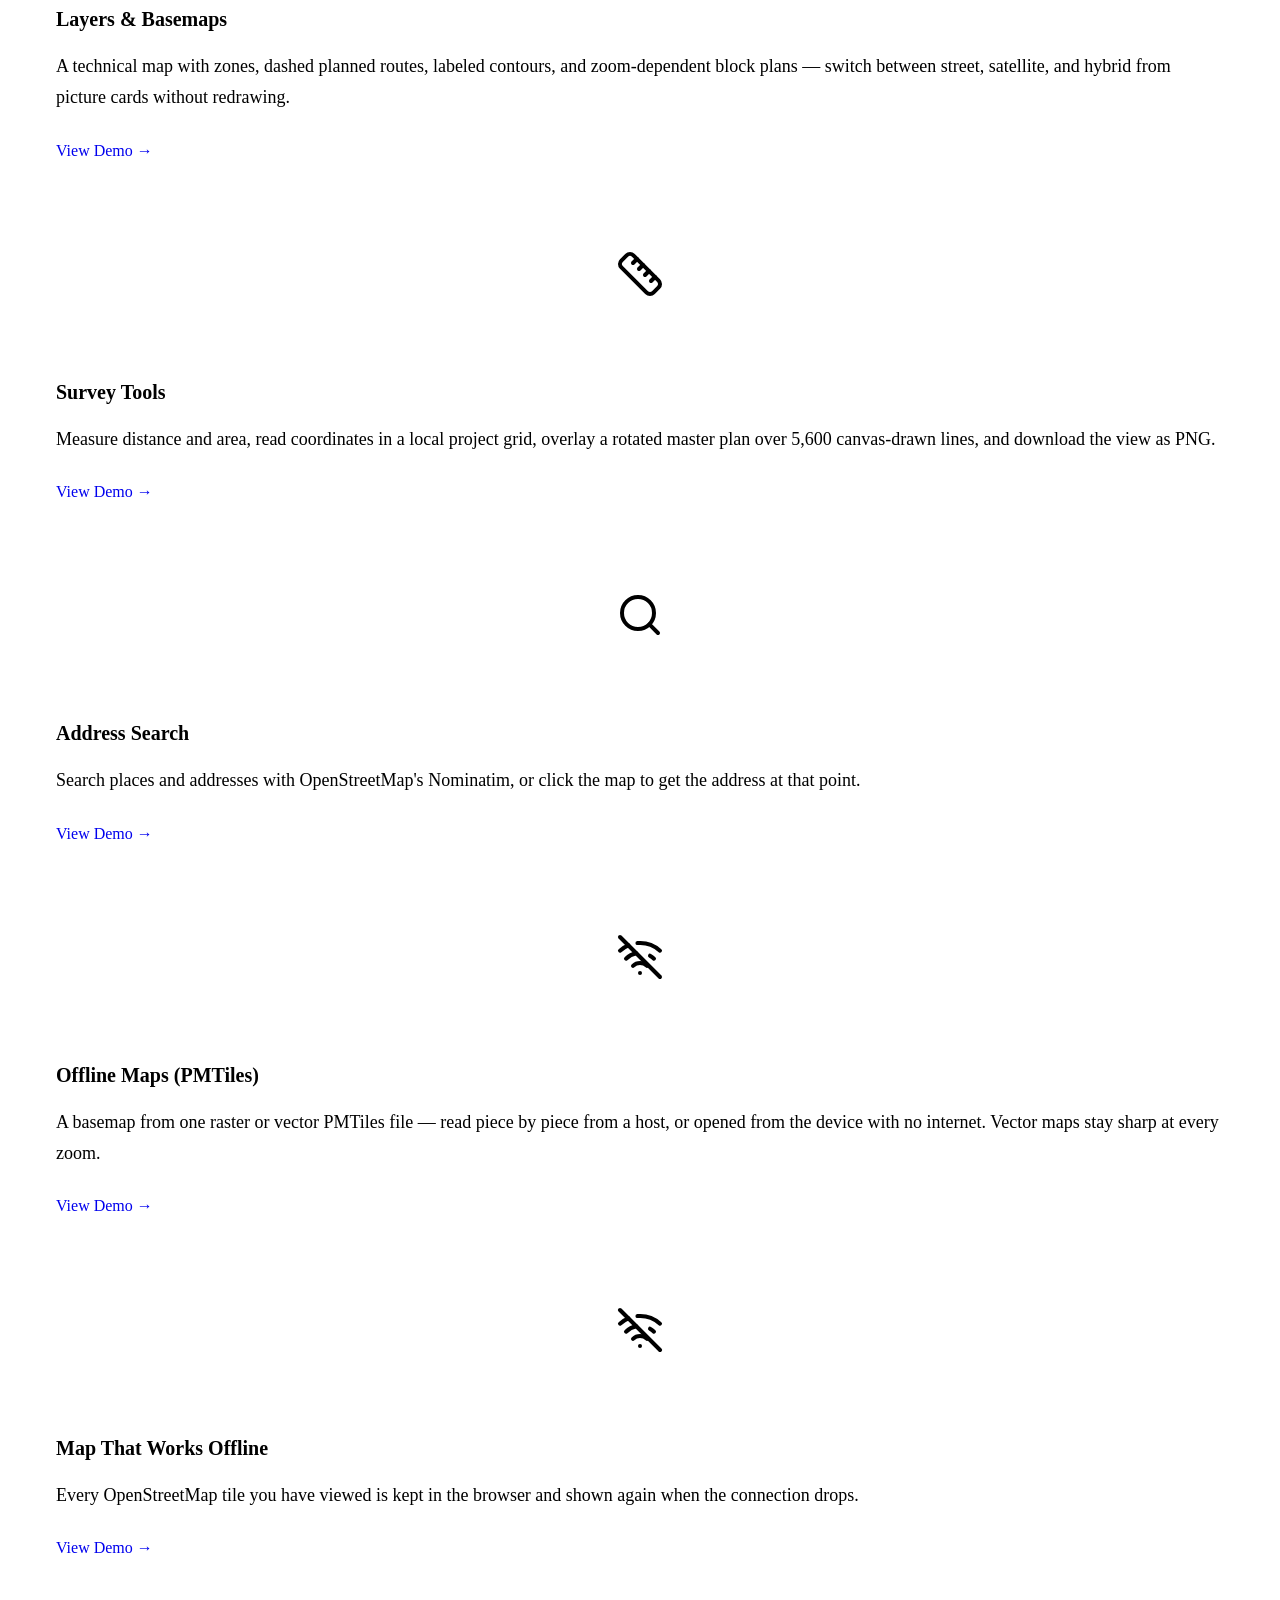
==== commit fe44f5d3: "landing: flat cards without hover lift, gradient or shadows; ui.css/themes mention and patterns card" ====
--- a/index.html
+++ b/index.html
@@ -205,7 +205,7 @@
                 <div class="card feature-card">
                     <svg class="icon feature-icon" aria-hidden="true" focusable="false"><use href="#i-palette"/></svg>
                     <h3>A 2 KB CSS Framework</h3>
-                    <p><code>croot.css</code> makes plain HTML look finished with no classes — forms, buttons, tables, dialogs — plus a few layout classes and components, dark mode, and theming with CSS variables. No web fonts, no images, no JavaScript, and it sits in a CSS layer so your own styles always win.</p>
+                    <p><code>croot.css</code> makes plain HTML look finished with no classes — forms, buttons, tables, dialogs — plus a few layout classes and components, dark mode, and theming with CSS variables. No web fonts, no images, no JavaScript, and it sits in a CSS layer so your own styles always win. Optional extras for apps: <code>ui.css</code> (sidebar shell, tabs, menus, accordion, steps, switches; about 3 KB) and <code>themes.css</code> with four themes, plus <a href="/examples/pola/">page patterns</a> to copy instead of the usual AI-generated look.</p>
                 </div>
                 <div class="card feature-card">
                     <svg class="icon feature-icon green" aria-hidden="true" focusable="false"><use href="#i-qr-code"/></svg>
@@ -669,6 +669,17 @@
                         <h3 class="example-title">BTS Antenna Editor</h3>
                         <p class="example-description">Set each sector's azimuth and downtilt, recolor or move parts with a gizmo, see live 3D labels, then download the edited model as .glb.</p>
                         <a href="/examples/3d/editor/" class="example-link">View Demo →</a>
+                    </div>
+                </div>
+
+                <div class="card example-card">
+                    <div class="example-preview">
+                        <svg class="icon" width="48" height="48" aria-hidden="true" focusable="false"><use href="#i-layout-dashboard"/></svg>
+                    </div>
+                    <div class="example-content">
+                        <h3 class="example-title">Page Patterns</h3>
+                        <p class="example-description">App shell, login, list and detail, forms, settings, 404 and a landing page with croot.css, ui.css and four themes.</p>
+                        <a href="/examples/pola/" class="example-link">View Demo →</a>
                     </div>
                 </div>
 
--- a/style.css
+++ b/style.css
@@ -136,7 +136,7 @@
     width: 100%;
     z-index: 1000;
     background-color: var(--croot-surface);
-    box-shadow: 0 2px 12px rgba(0, 0, 0, 0.08);
+    border-bottom: 1px solid var(--croot-border);
 }
 
 .site-header .nav {
@@ -264,22 +264,16 @@
     --croot-min: 300px;
 }
 
+/* Kartu datar: garis tepi dari croot.css, tanpa bayangan dan efek terangkat (docs/conventions.md,
+   bagian 5: tanpa tampilan khas AI). */
 .card.feature-card,
 .card.example-card {
     min-width: 0;
-    border-radius: 16px;
-    transition: transform 300ms ease-out, box-shadow 300ms ease-out;
-}
-
-.card:is(.feature-card, .example-card):hover {
-    transform: translateY(-8px);
-    box-shadow: 0 10px 24px color-mix(in srgb, var(--croot-accent) 15%, transparent);
 }
 
 .card.feature-card {
     padding: 32px;
     overflow-wrap: break-word;
-    box-shadow: 0 4px 12px rgba(0, 0, 0, 0.08);
 }
 
 .feature-icon {
@@ -362,12 +356,12 @@
 }
 
 .example-preview {
-    height: 200px;
-    background: linear-gradient(135deg, #e5f2ff 0%, #17a962 100%);
+    height: 160px;
+    border-bottom: 1px solid var(--croot-border);
     display: flex;
     align-items: center;
     justify-content: center;
-    color: #111827;
+    color: var(--croot-muted);
 }
 
 .example-content {
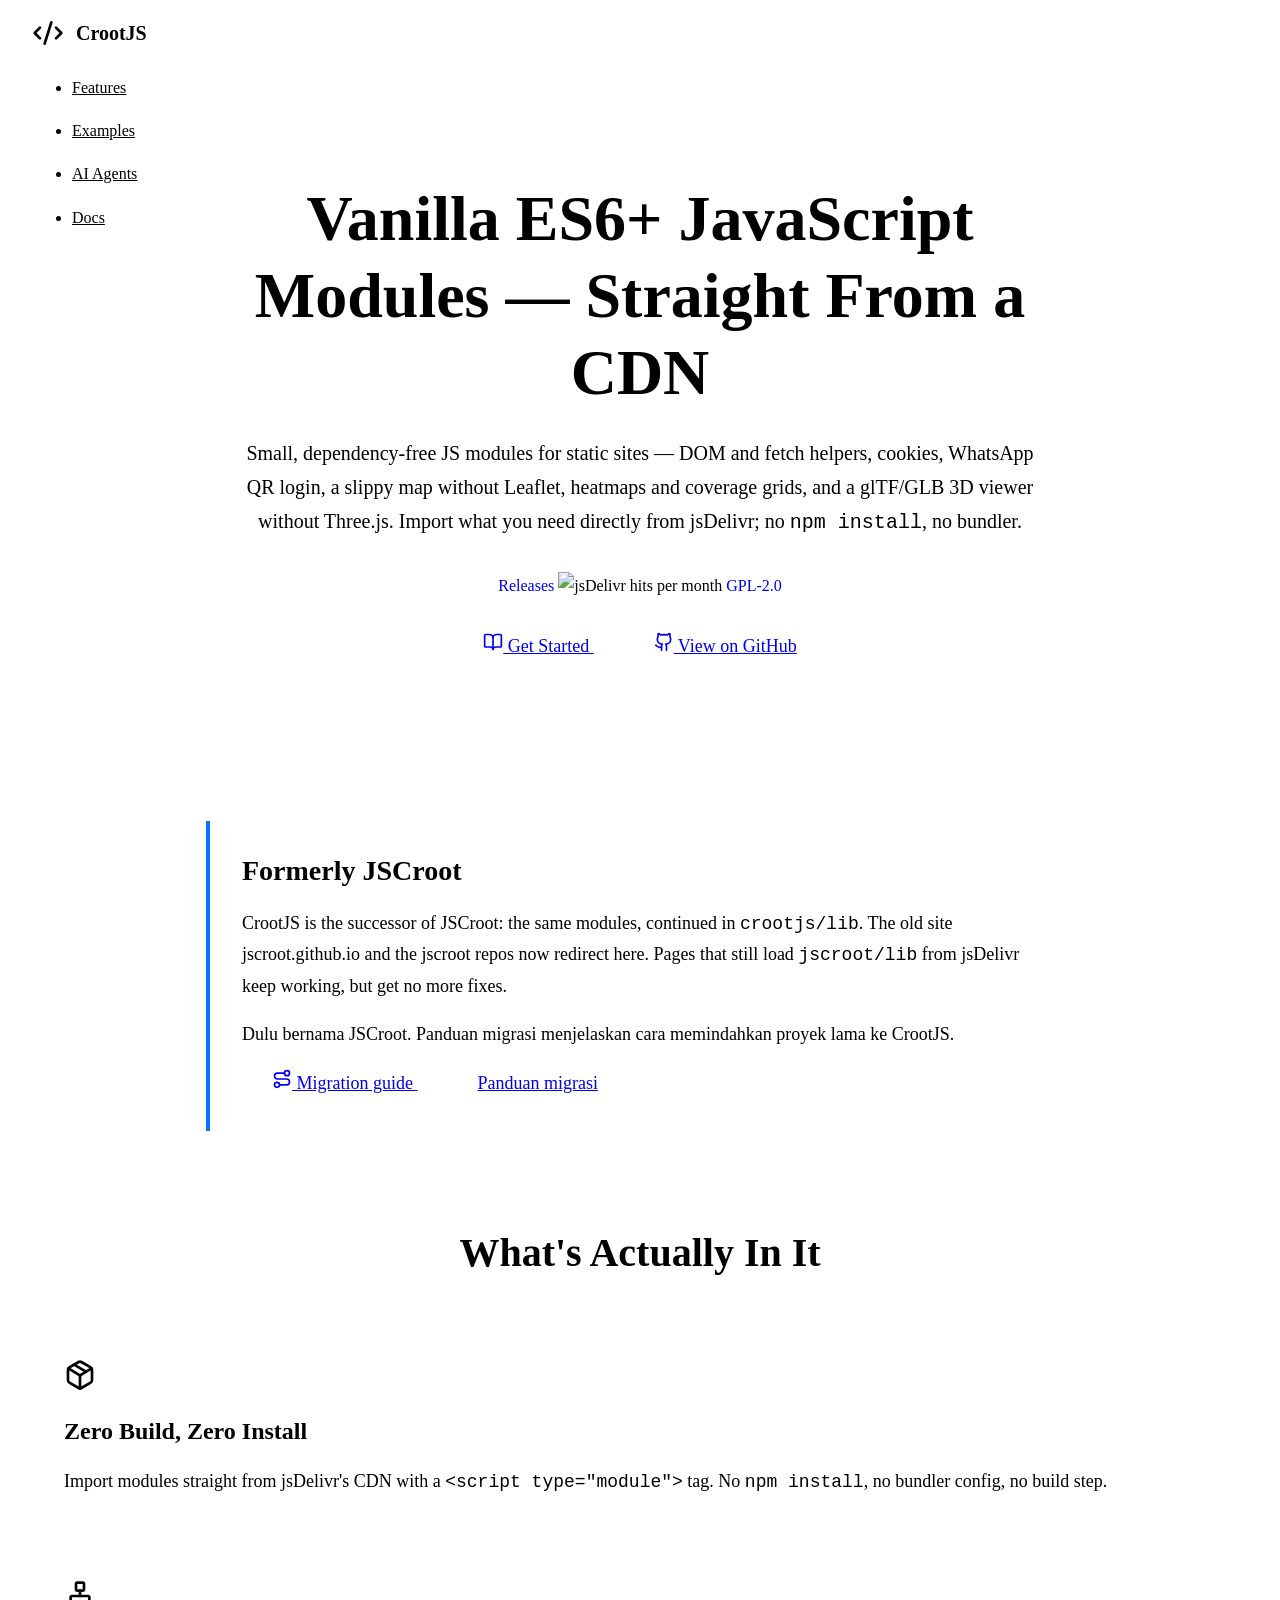
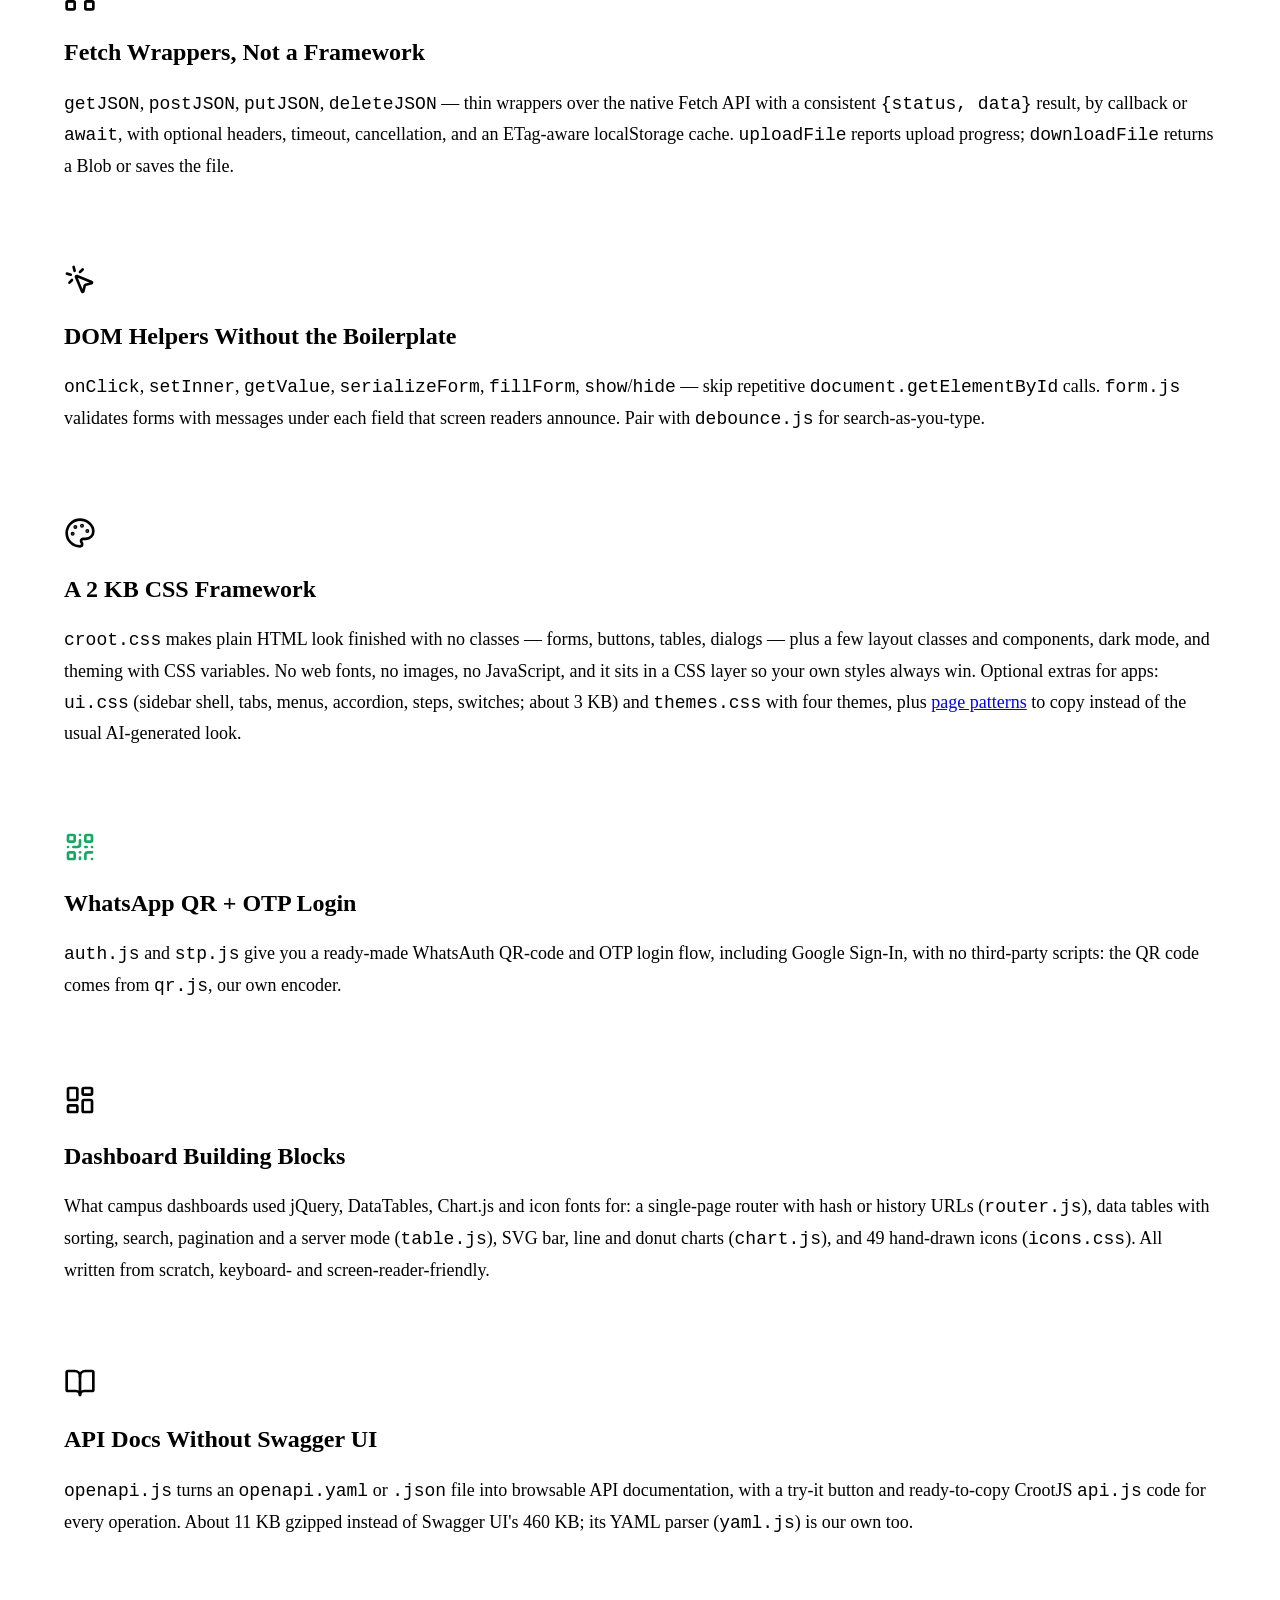
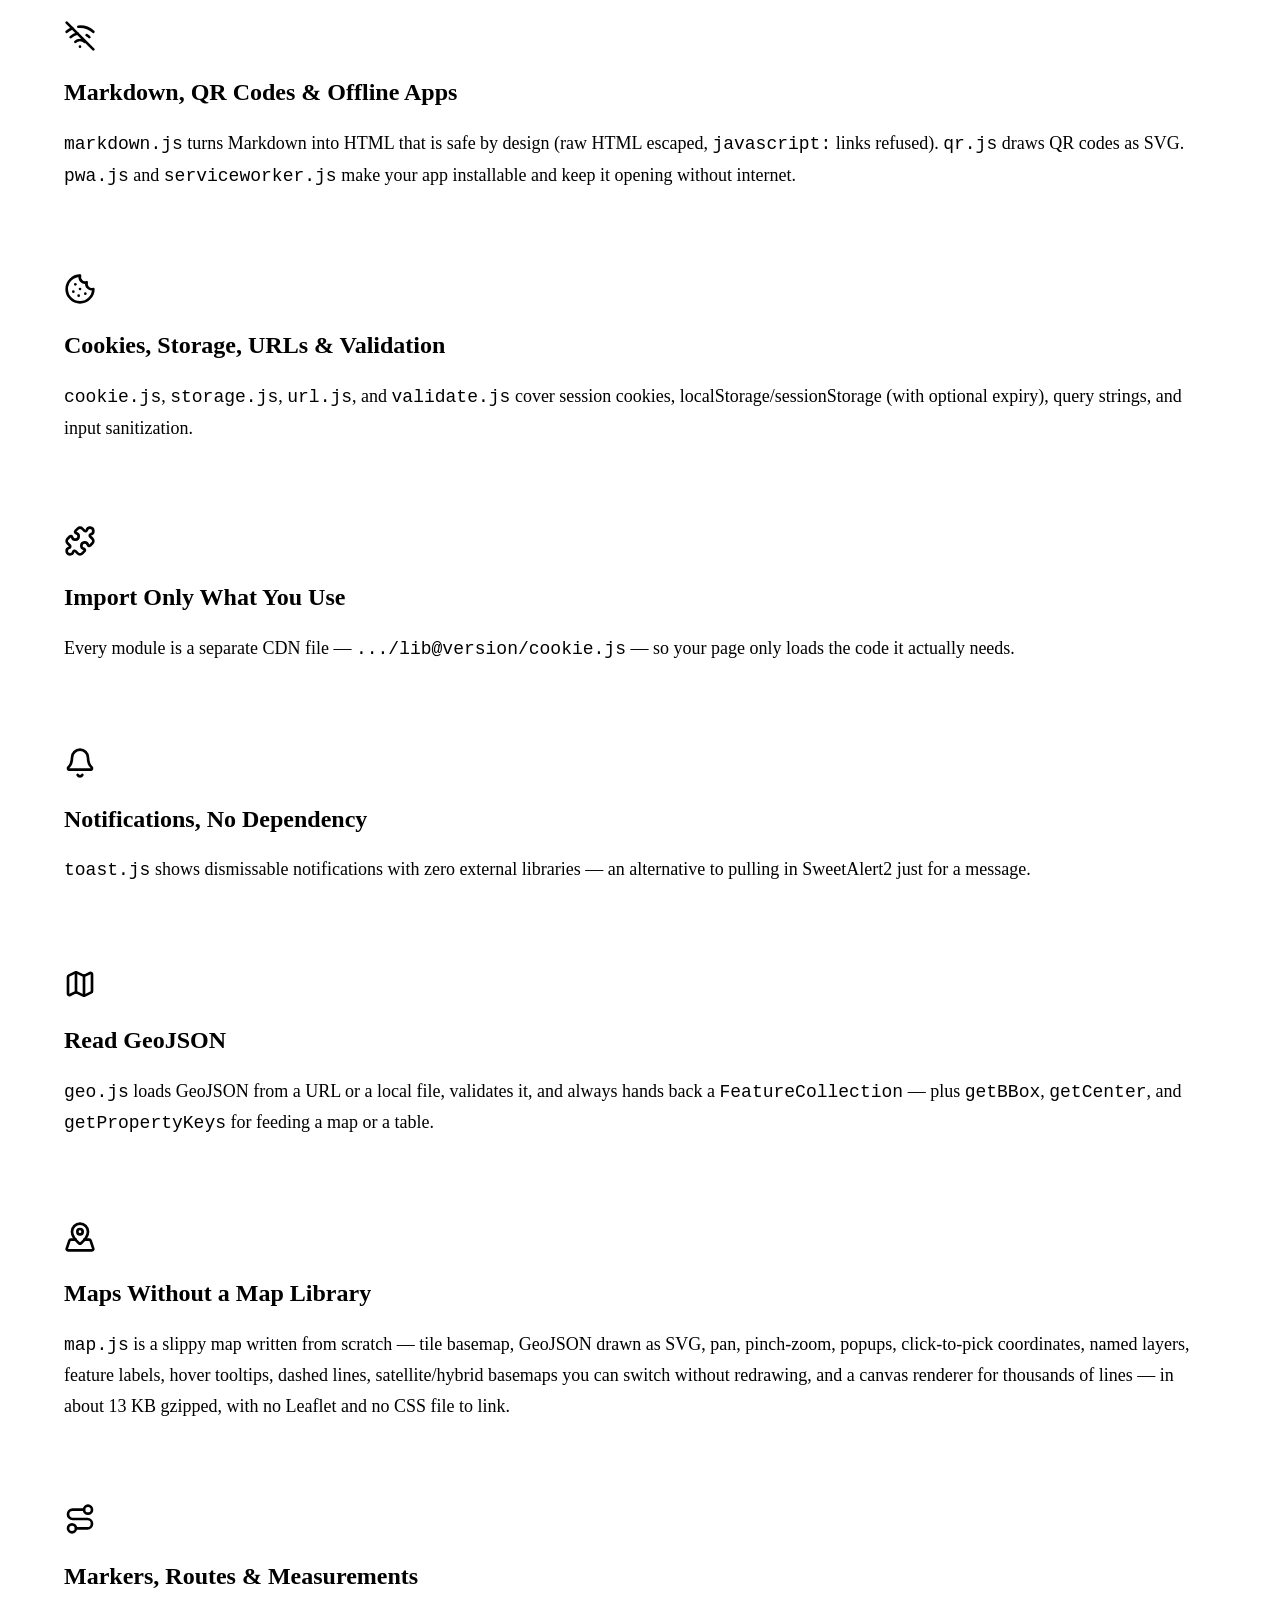
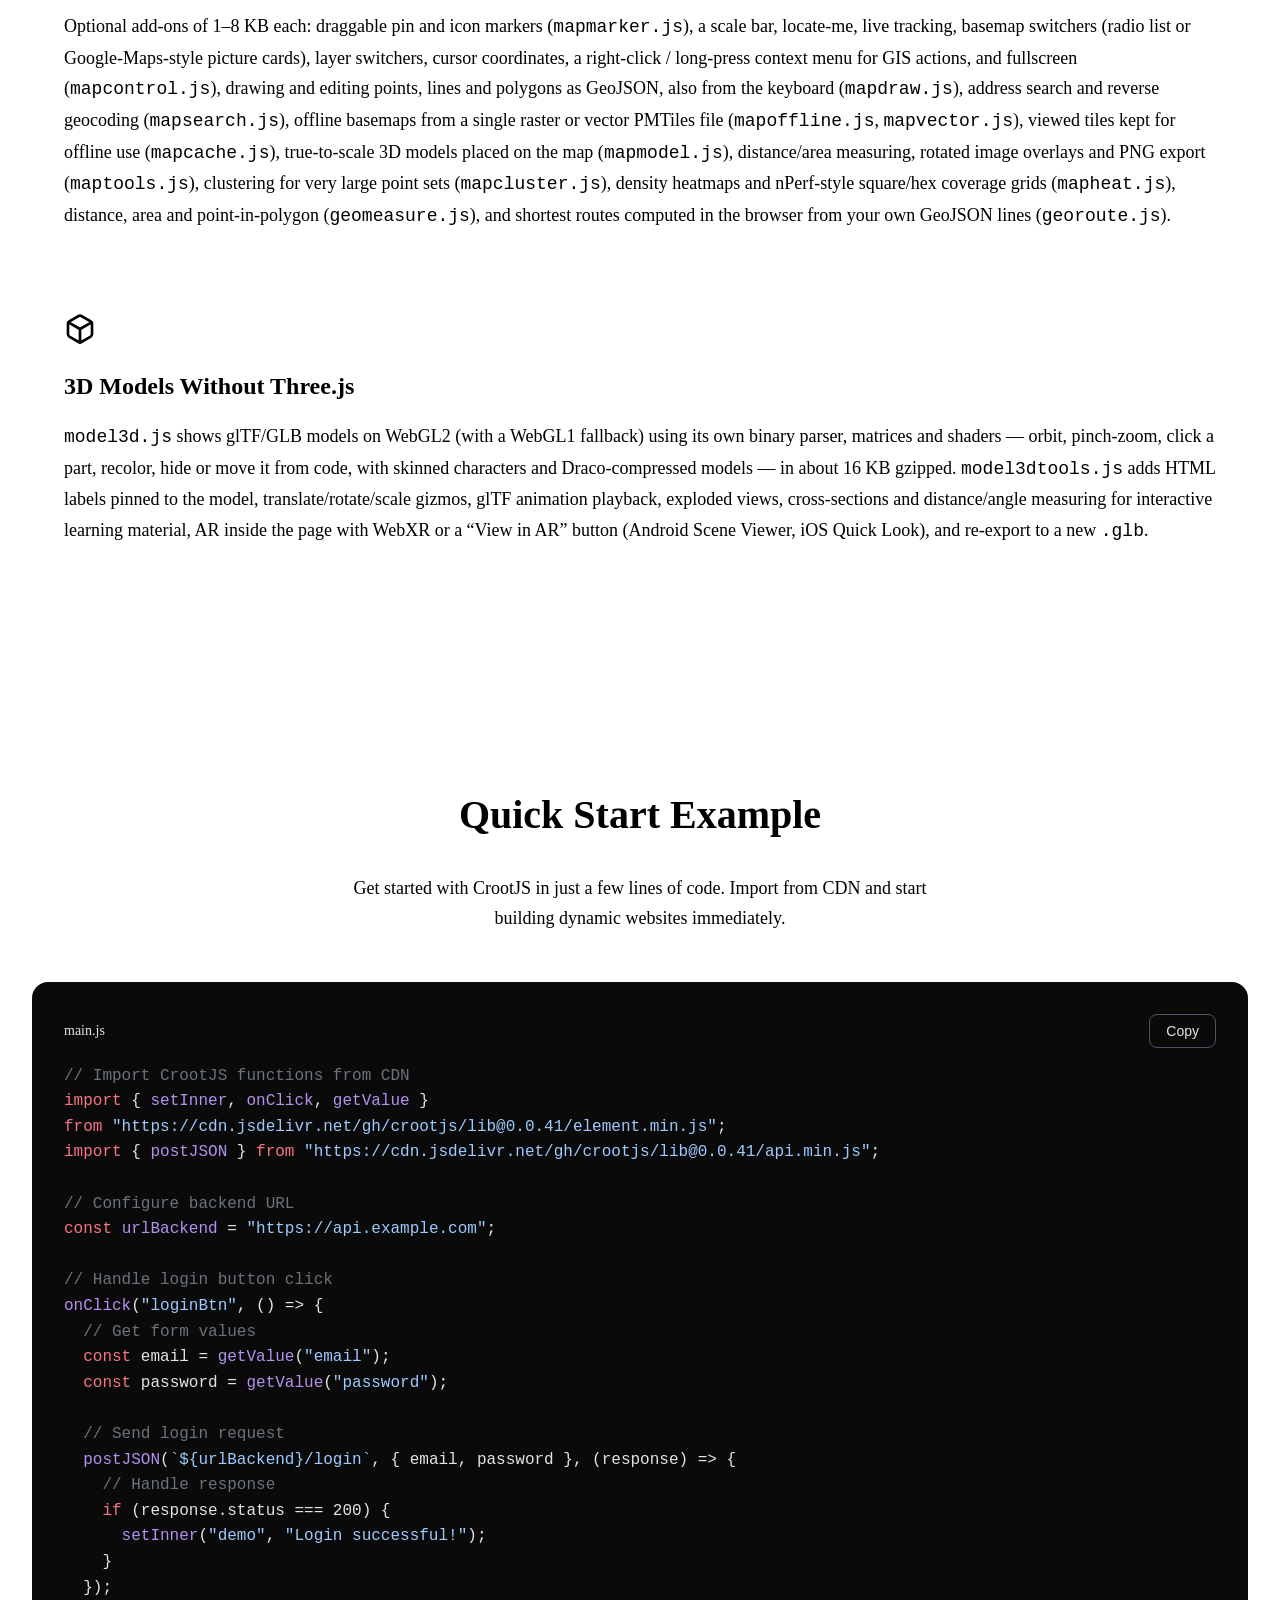
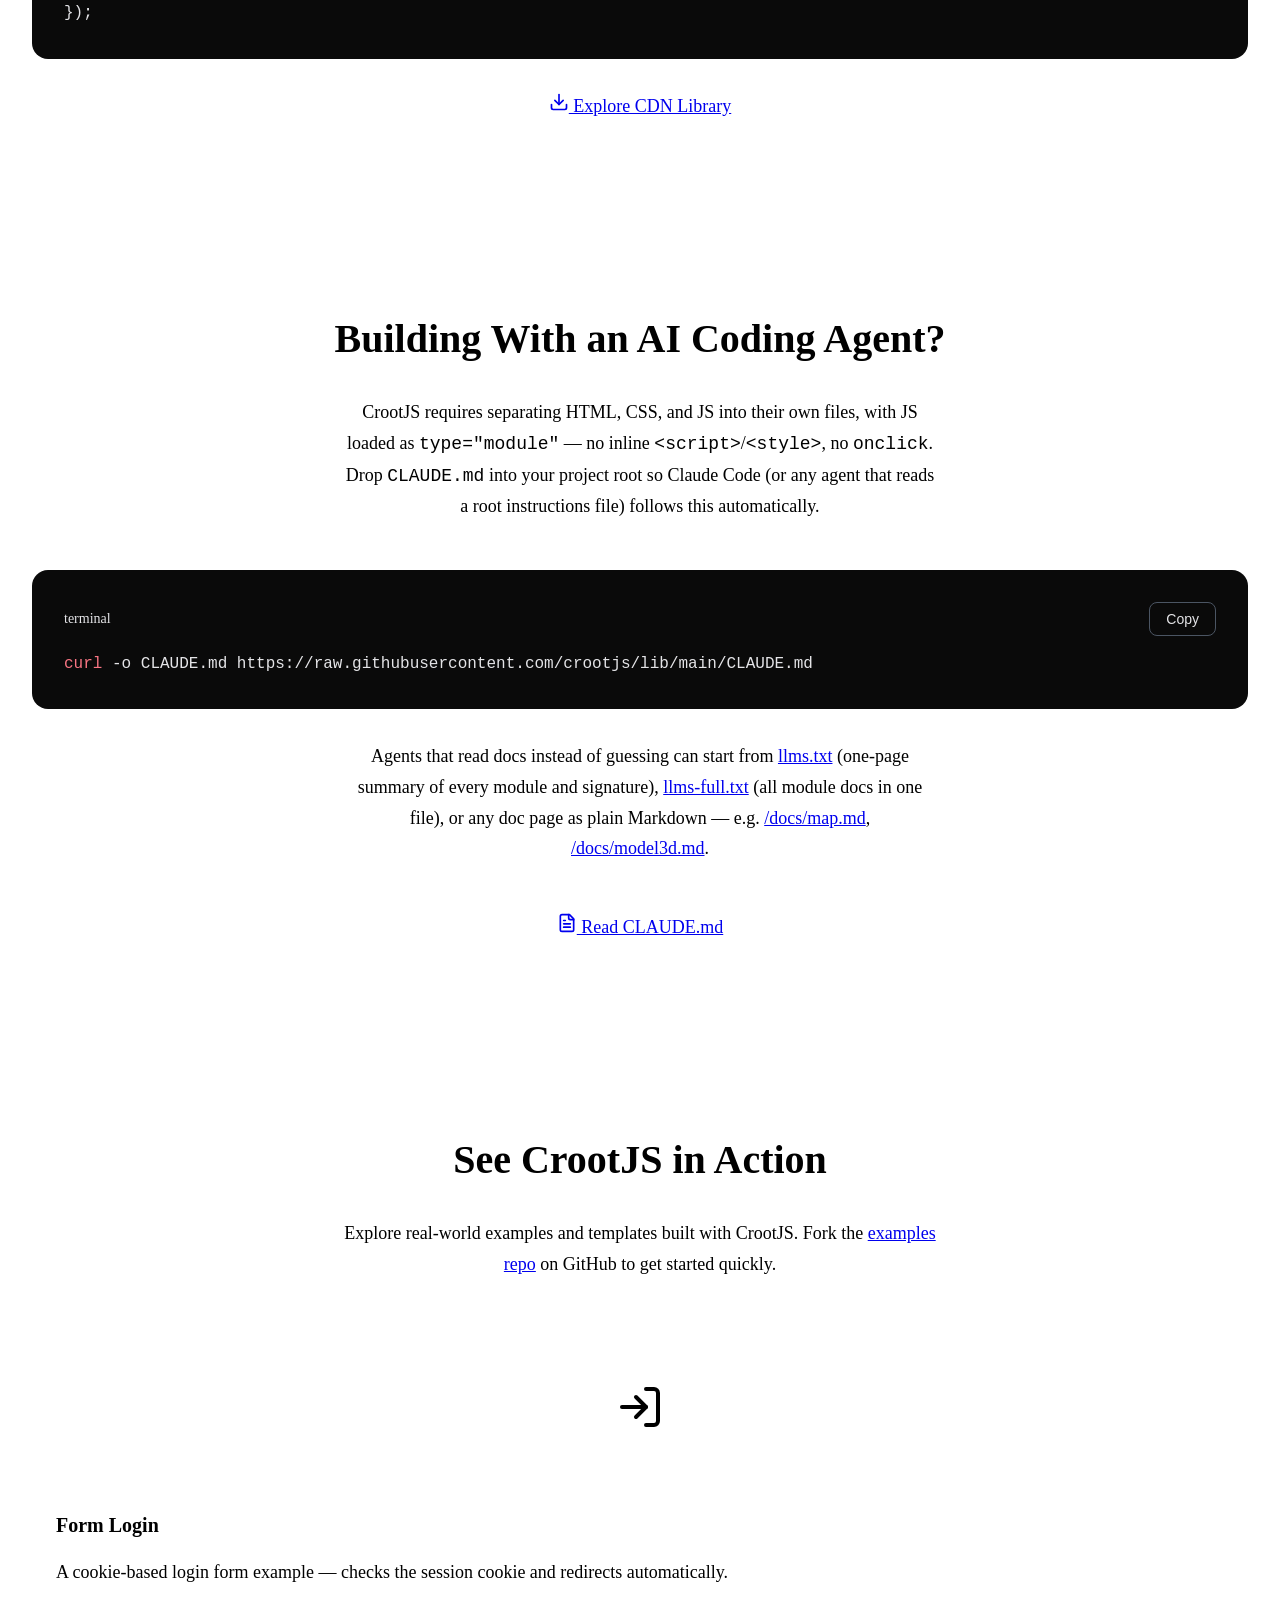
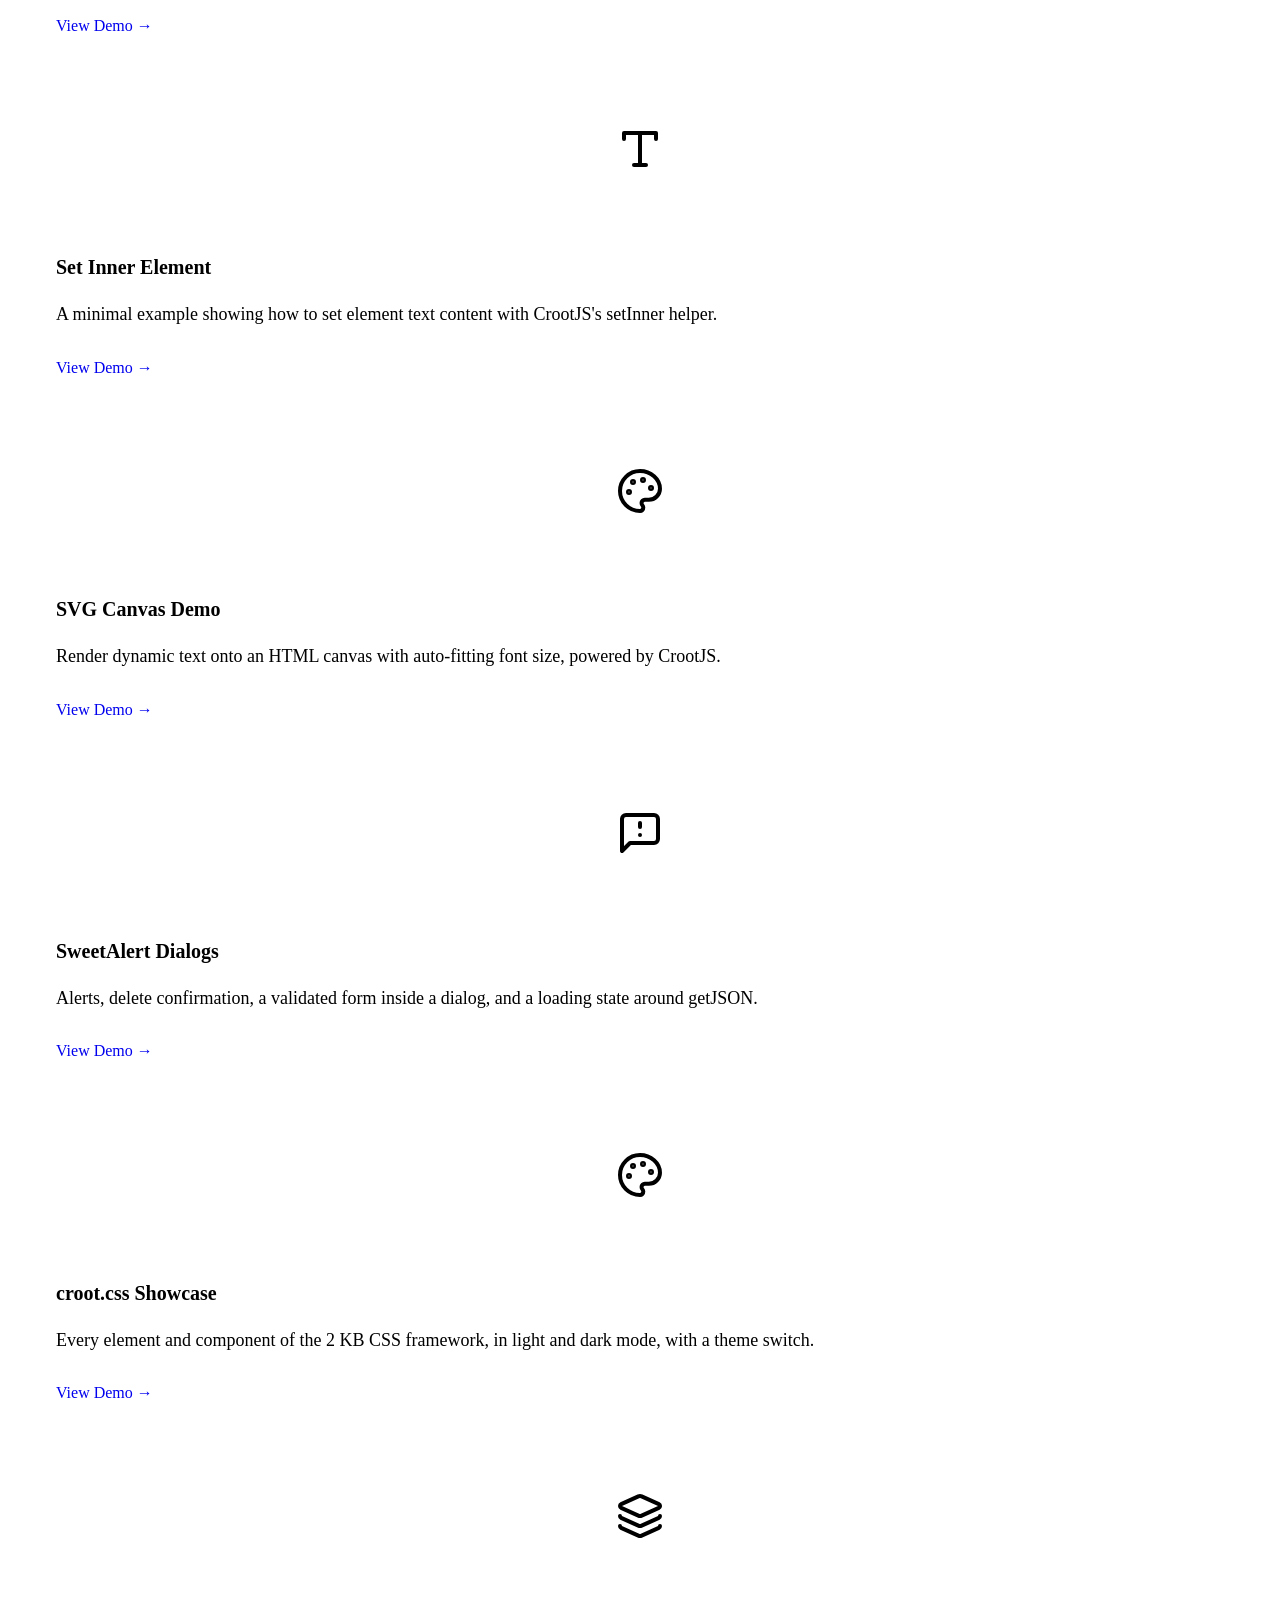
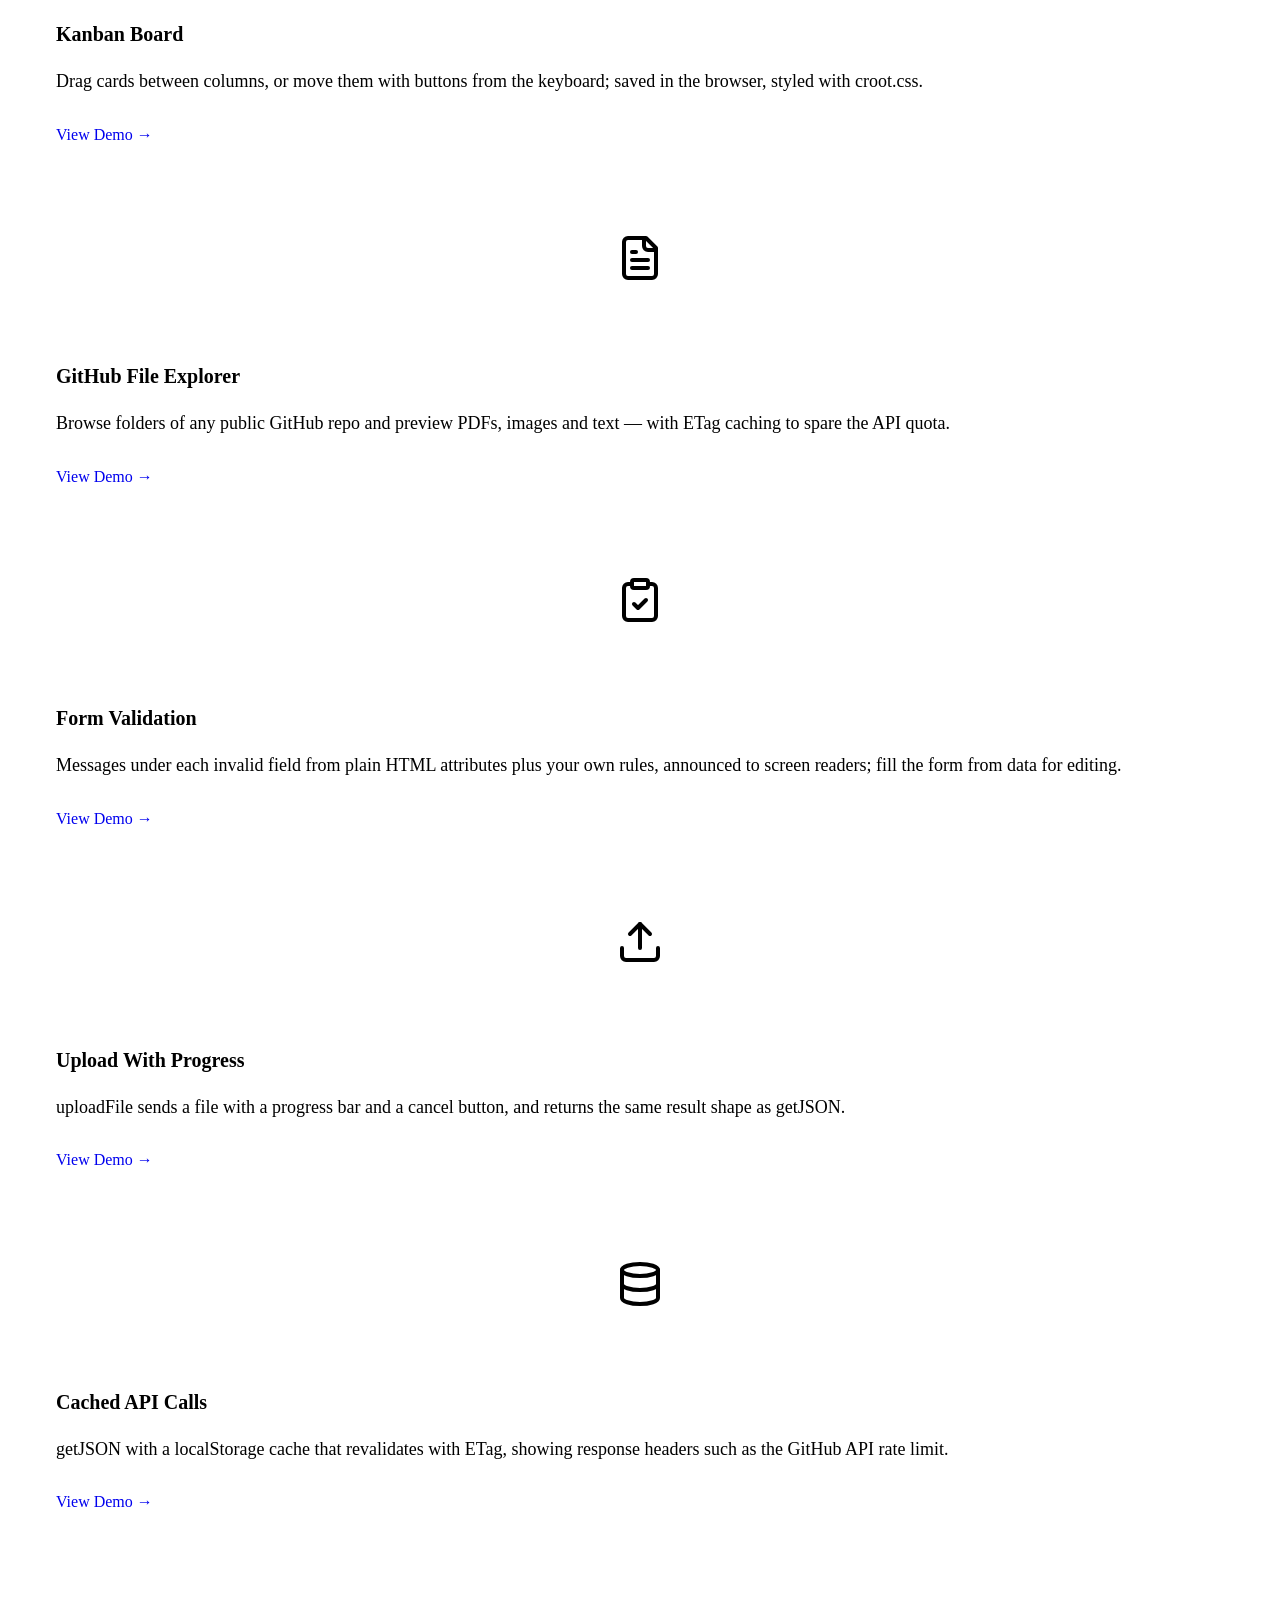
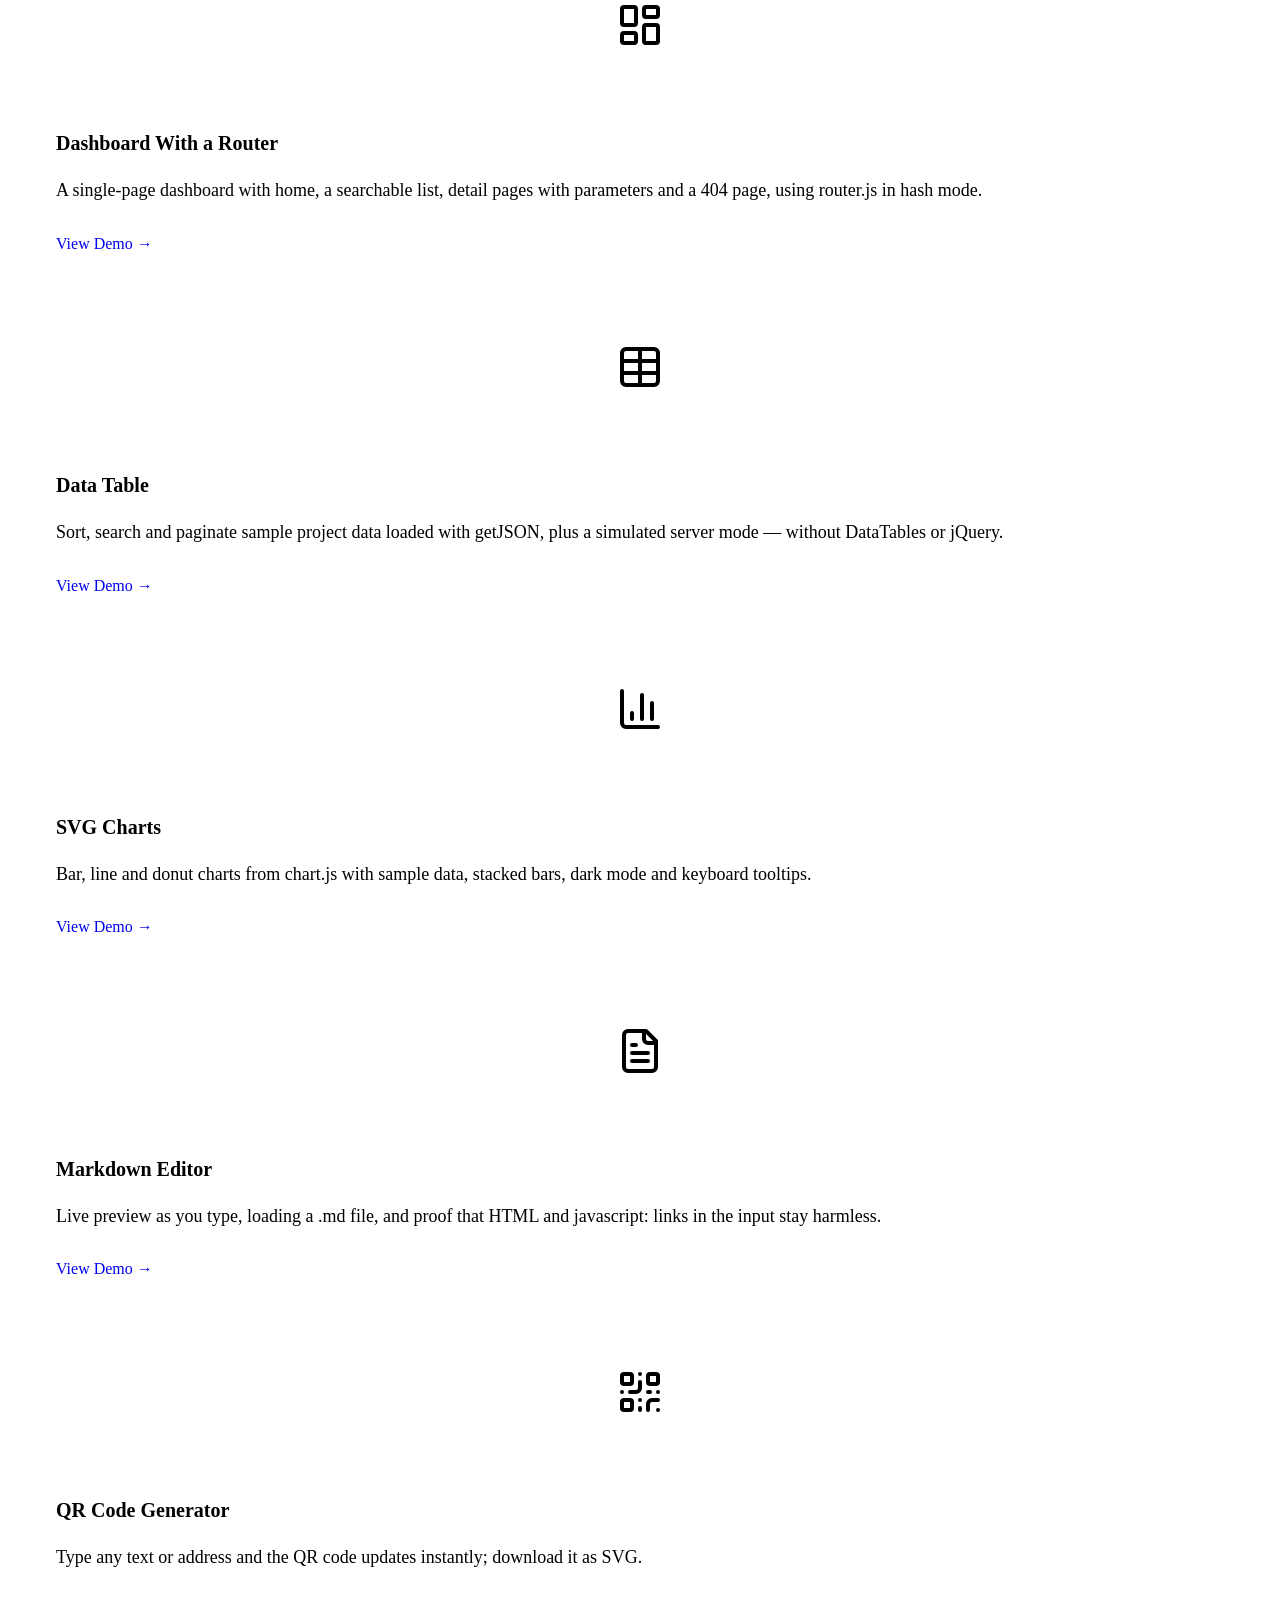
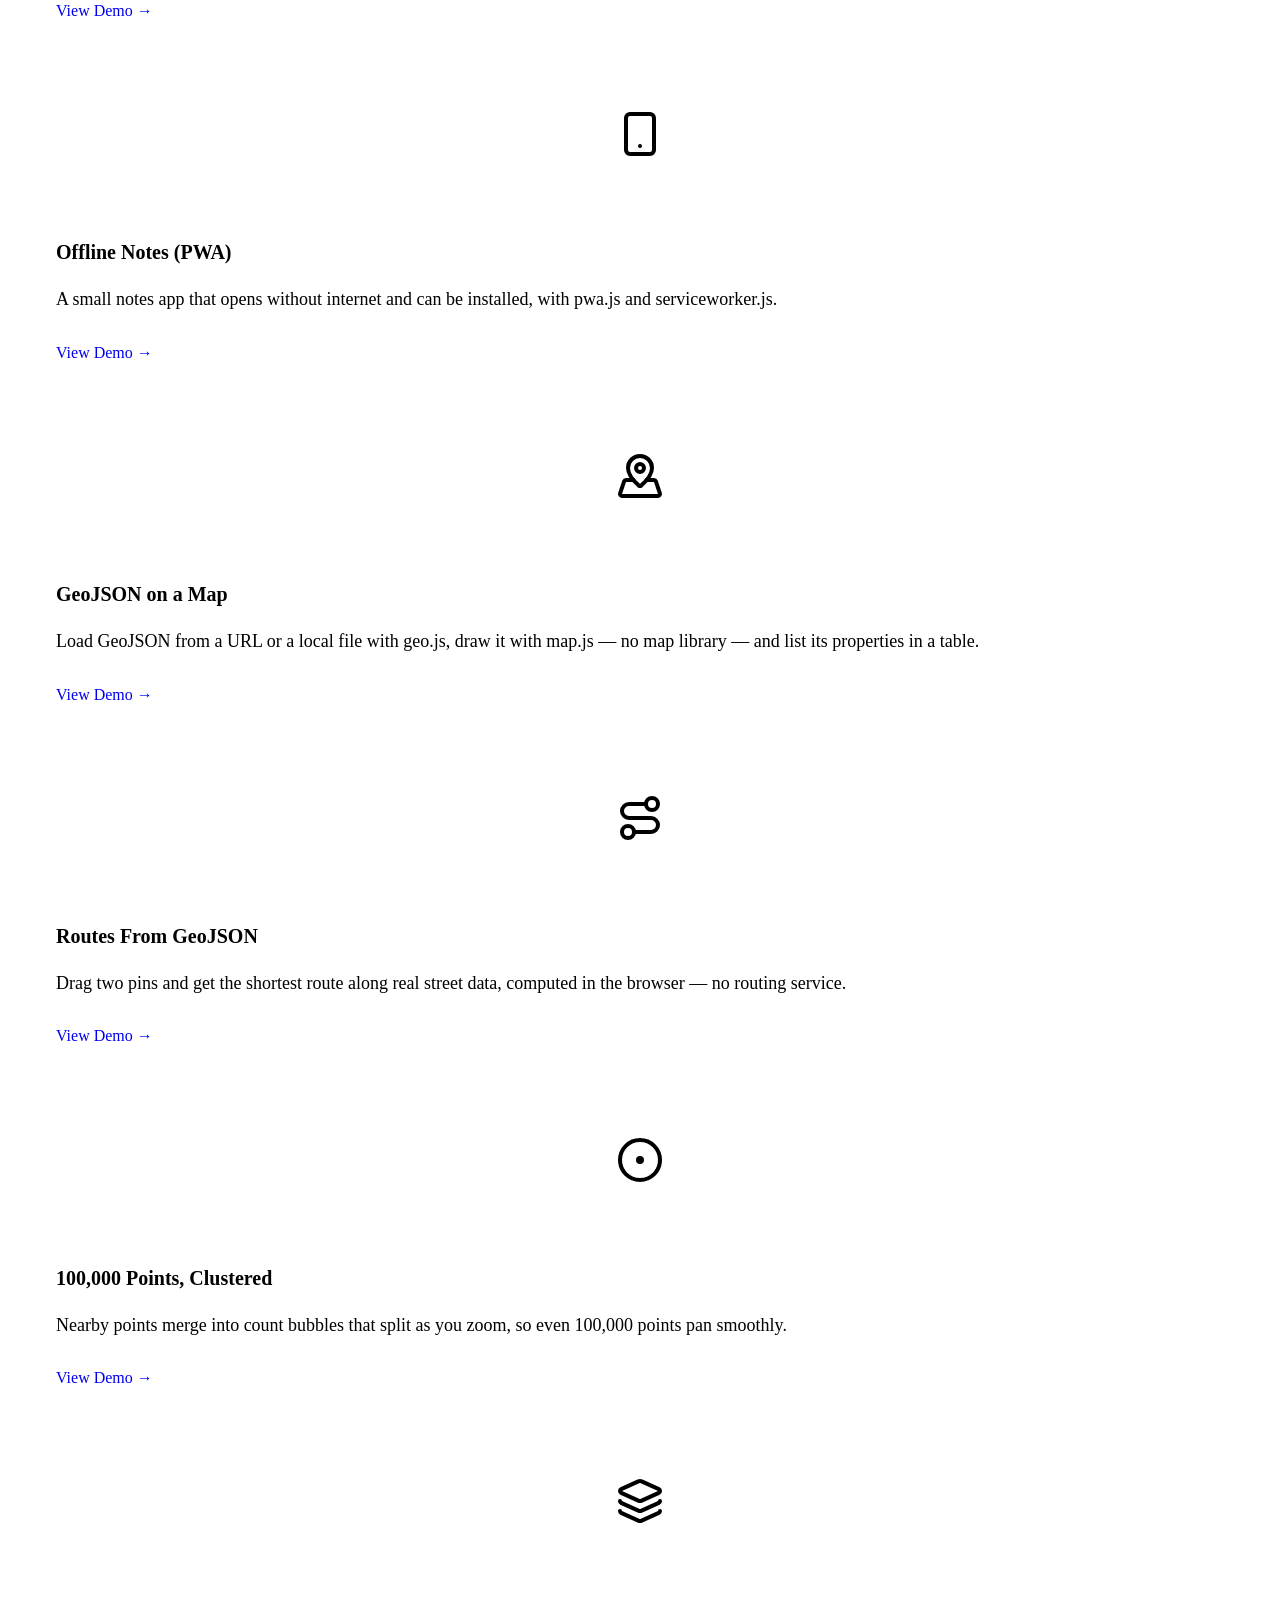
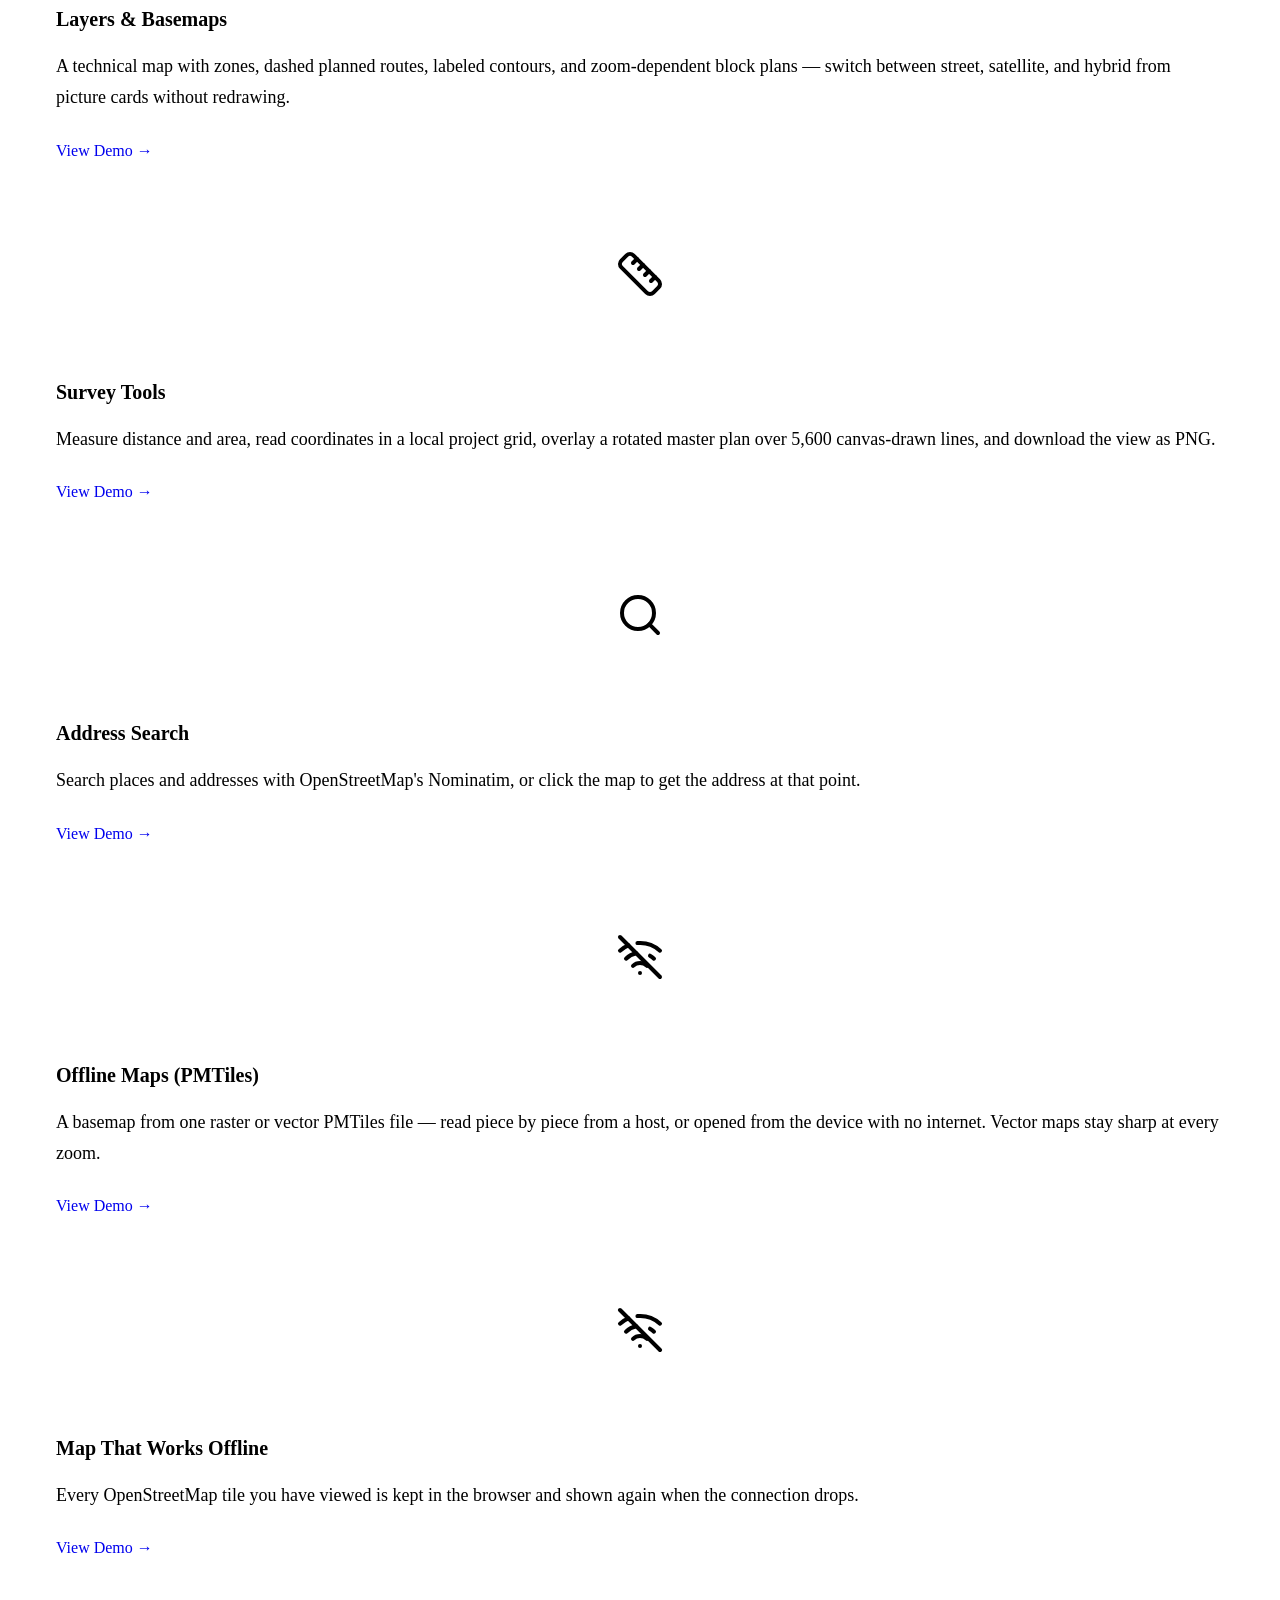
==== commit 43e5f88e: "bump pins to lib@0.0.41; rebuild sitemap and llms-full" ====
--- a/index.html
+++ b/index.html
@@ -62,14 +62,14 @@
     }
     </script>
 
-    <link rel="stylesheet" href="https://cdn.jsdelivr.net/gh/crootjs/lib@0.0.40/croot.min.css">
+    <link rel="stylesheet" href="https://cdn.jsdelivr.net/gh/crootjs/lib@0.0.41/croot.min.css">
     <link rel="stylesheet" href="style.css">
     <!-- Modul yang diimpor script.js, termasuk storage.min.js yang diimpor api.min.js: diunduh
          bersamaan sejak awal, bukan satu per satu mengikuti rantai import. -->
-    <link rel="modulepreload" href="https://cdn.jsdelivr.net/gh/crootjs/lib@0.0.40/api.min.js">
-    <link rel="modulepreload" href="https://cdn.jsdelivr.net/gh/crootjs/lib@0.0.40/storage.min.js">
-    <link rel="modulepreload" href="https://cdn.jsdelivr.net/gh/crootjs/lib@0.0.40/element.min.js">
-    <link rel="modulepreload" href="https://cdn.jsdelivr.net/gh/crootjs/lib@0.0.40/toast.min.js">
+    <link rel="modulepreload" href="https://cdn.jsdelivr.net/gh/crootjs/lib@0.0.41/api.min.js">
+    <link rel="modulepreload" href="https://cdn.jsdelivr.net/gh/crootjs/lib@0.0.41/storage.min.js">
+    <link rel="modulepreload" href="https://cdn.jsdelivr.net/gh/crootjs/lib@0.0.41/element.min.js">
+    <link rel="modulepreload" href="https://cdn.jsdelivr.net/gh/crootjs/lib@0.0.41/toast.min.js">
     <script type="module" src="script.js"></script>
 </head>
 <body>
@@ -279,8 +279,8 @@
                 </div>
                 <pre class="code-content"><code><span class="comment">// Import CrootJS functions from CDN</span>
 <span class="keyword">import</span> { <span class="function">setInner</span>, <span class="function">onClick</span>, <span class="function">getValue</span> }
-<span class="keyword">from</span> <span class="string">"https://cdn.jsdelivr.net/gh/crootjs/lib@0.0.40/element.min.js"</span>;
-<span class="keyword">import</span> { <span class="function">postJSON</span> } <span class="keyword">from</span> <span class="string">"https://cdn.jsdelivr.net/gh/crootjs/lib@0.0.40/api.min.js"</span>;
+<span class="keyword">from</span> <span class="string">"https://cdn.jsdelivr.net/gh/crootjs/lib@0.0.41/element.min.js"</span>;
+<span class="keyword">import</span> { <span class="function">postJSON</span> } <span class="keyword">from</span> <span class="string">"https://cdn.jsdelivr.net/gh/crootjs/lib@0.0.41/api.min.js"</span>;
 
 <span class="comment">// Configure backend URL</span>
 <span class="keyword">const</span> <span class="function">urlBackend</span> = <span class="string">"https://api.example.com"</span>;
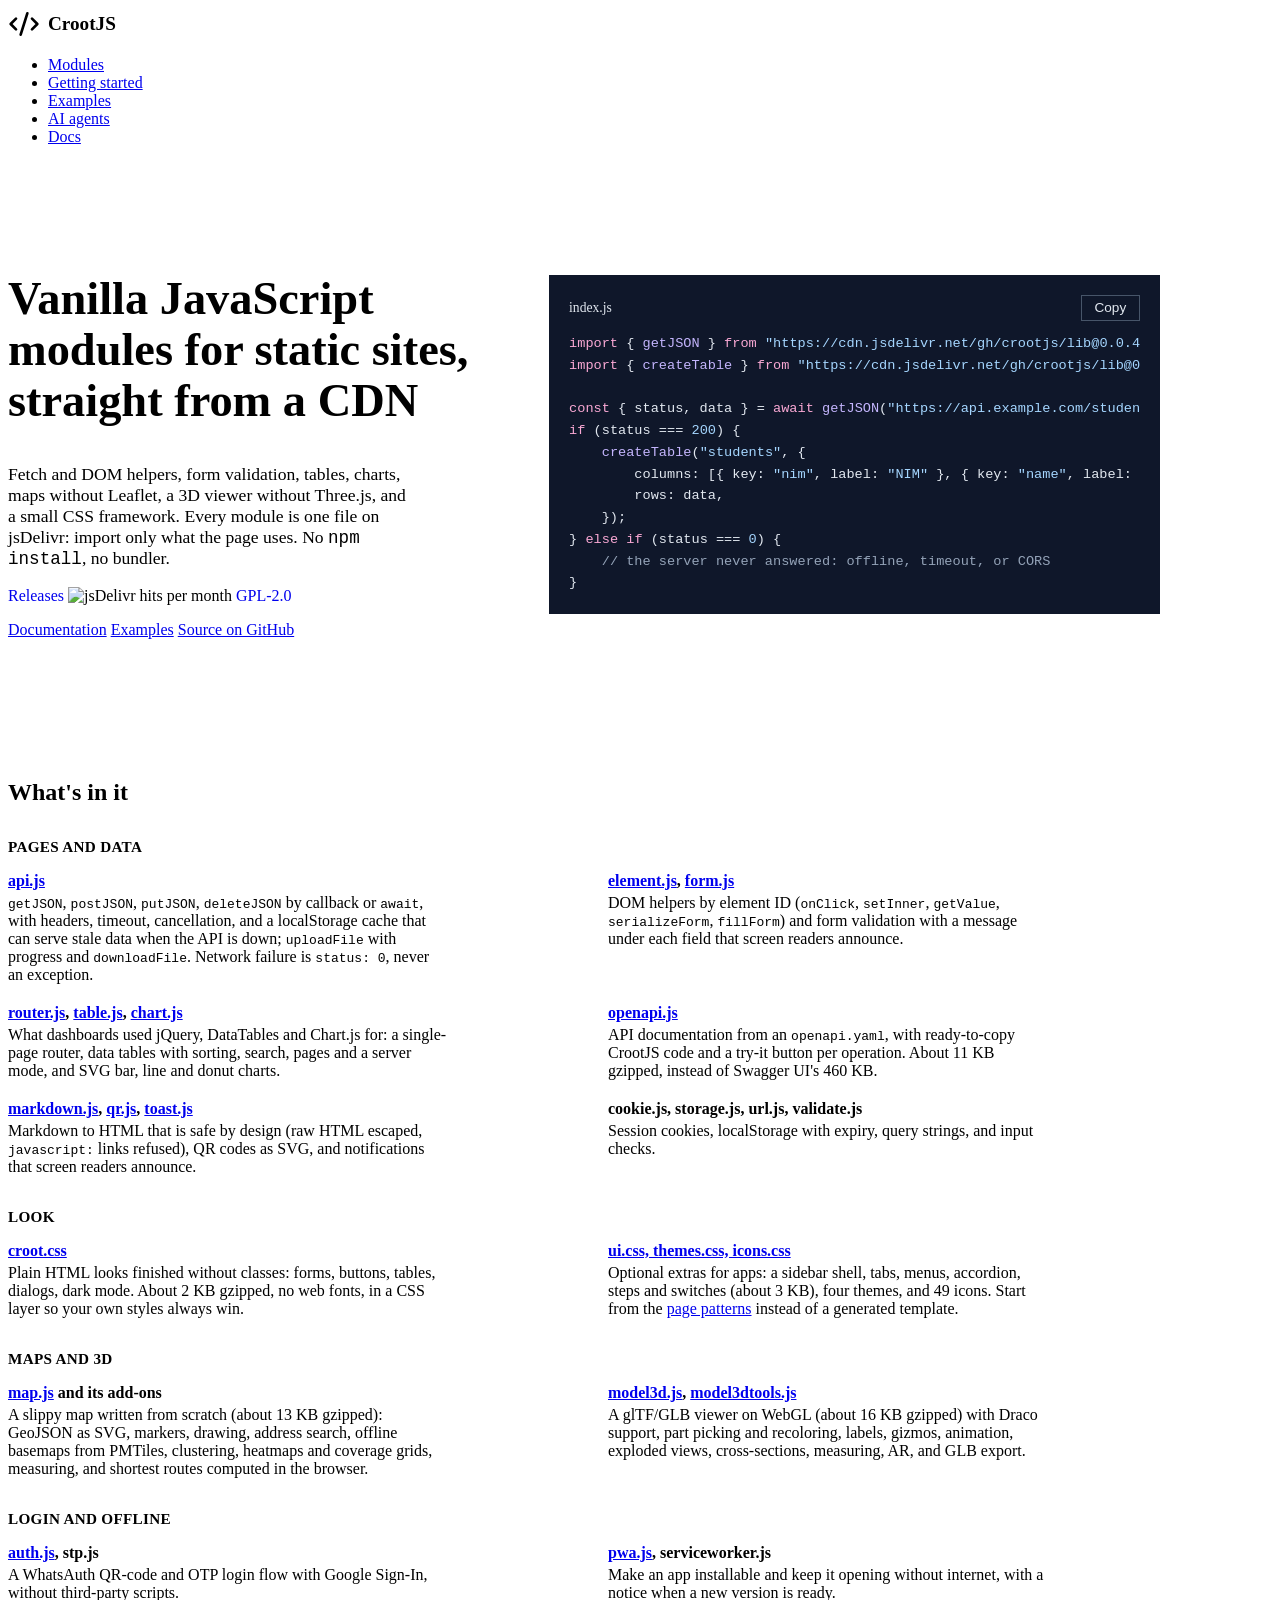
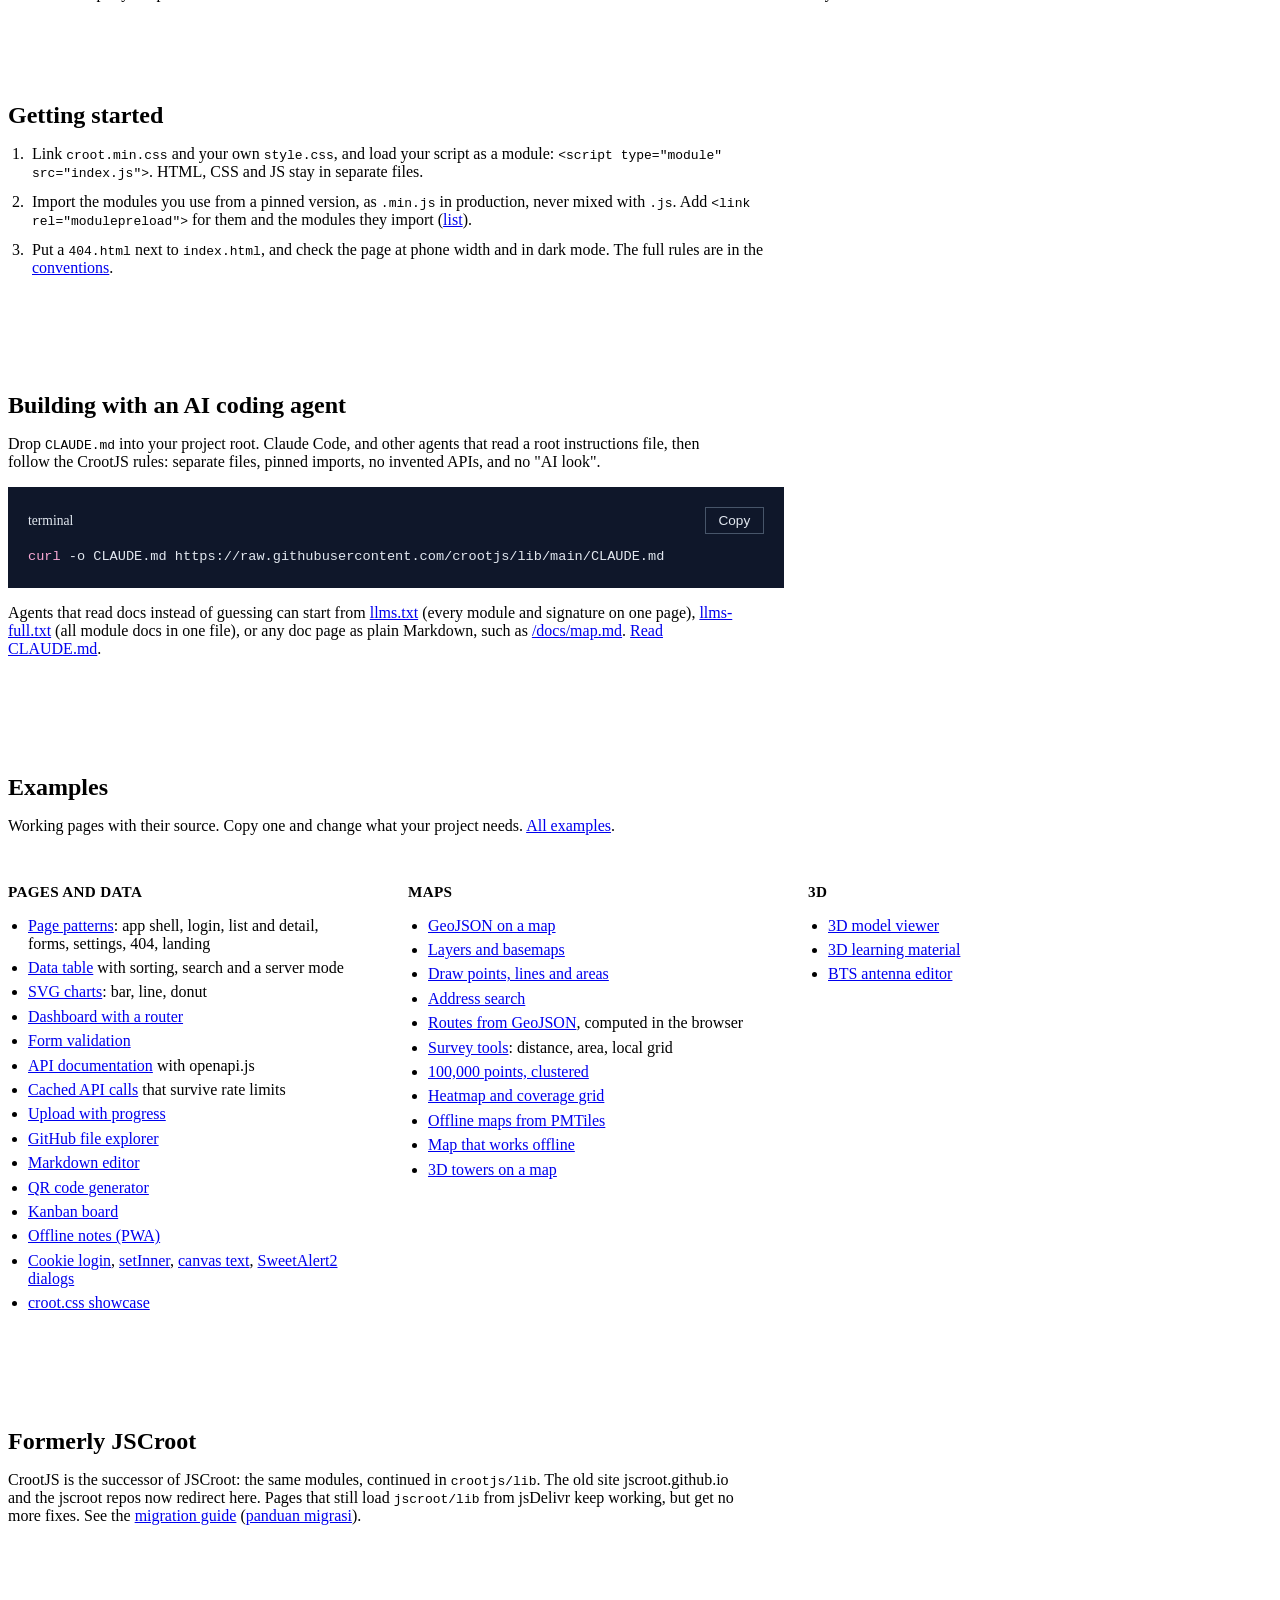
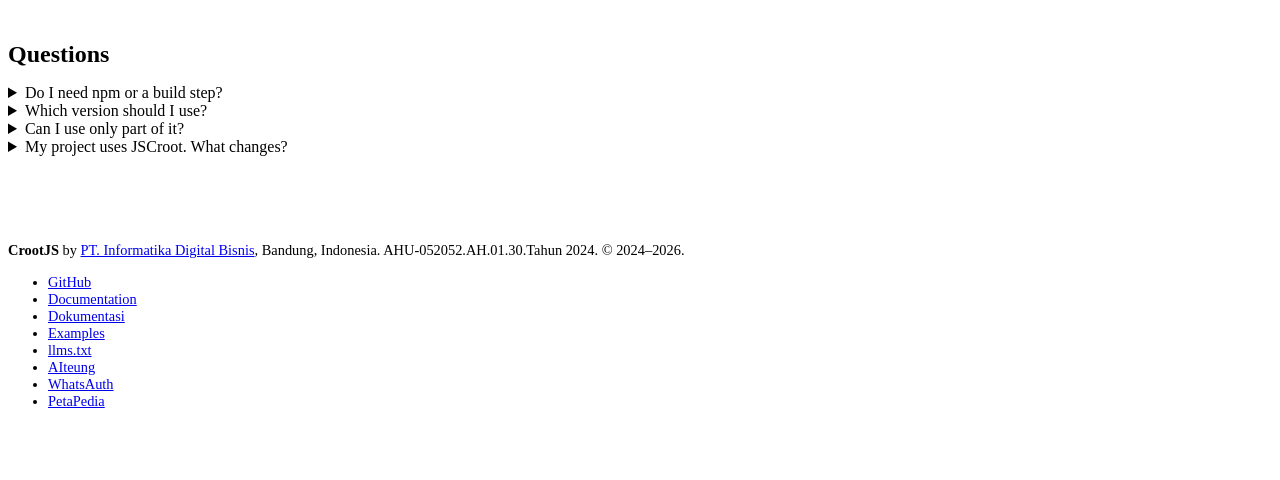
==== commit c9dcf429: "Susun ulang landing mengikuti pola landing, tambah 404.html dan aturan 404 di llms.txt Co-Authored-B" ====
--- a/index.html
+++ b/index.html
@@ -63,6 +63,7 @@
     </script>
 
     <link rel="stylesheet" href="https://cdn.jsdelivr.net/gh/crootjs/lib@0.0.41/croot.min.css">
+    <link rel="stylesheet" href="https://cdn.jsdelivr.net/gh/crootjs/lib@0.0.41/ui.min.css">
     <link rel="stylesheet" href="style.css">
     <!-- Modul yang diimpor script.js, termasuk storage.min.js yang diimpor api.min.js: diunduh
          bersamaan sejak awal, bukan satu per satu mengikuti rantai import. -->
@@ -76,46 +77,9 @@
     <a class="skip-link" href="#main">Skip to content</a>
     <!-- Ikon: Lucide v0.469.0 (ISC), disalin sebagai sprite supaya tidak perlu library ikon 700 KB. -->
     <svg class="icon-sprite" aria-hidden="true" focusable="false">
-        <symbol id="i-alert-triangle" viewBox="0 0 24 24"><path d="m21.73 18-8-14a2 2 0 0 0-3.48 0l-8 14A2 2 0 0 0 4 21h16a2 2 0 0 0 1.73-3"/> <path d="M12 9v4"/> <path d="M12 17h.01"/></symbol>
-        <symbol id="i-bell" viewBox="0 0 24 24"><path d="M10.268 21a2 2 0 0 0 3.464 0"/> <path d="M3.262 15.326A1 1 0 0 0 4 17h16a1 1 0 0 0 .74-1.673C19.41 13.956 18 12.499 18 8A6 6 0 0 0 6 8c0 4.499-1.411 5.956-2.738 7.326"/></symbol>
-        <symbol id="i-book" viewBox="0 0 24 24"><path d="M4 19.5v-15A2.5 2.5 0 0 1 6.5 2H19a1 1 0 0 1 1 1v18a1 1 0 0 1-1 1H6.5a1 1 0 0 1 0-5H20"/></symbol>
-        <symbol id="i-book-open" viewBox="0 0 24 24"><path d="M12 7v14"/> <path d="M3 18a1 1 0 0 1-1-1V4a1 1 0 0 1 1-1h5a4 4 0 0 1 4 4 4 4 0 0 1 4-4h5a1 1 0 0 1 1 1v13a1 1 0 0 1-1 1h-6a3 3 0 0 0-3 3 3 3 0 0 0-3-3z"/></symbol>
-        <symbol id="i-box" viewBox="0 0 24 24"><path d="M21 8a2 2 0 0 0-1-1.73l-7-4a2 2 0 0 0-2 0l-7 4A2 2 0 0 0 3 8v8a2 2 0 0 0 1 1.73l7 4a2 2 0 0 0 2 0l7-4A2 2 0 0 0 21 16Z"/> <path d="m3.3 7 8.7 5 8.7-5"/> <path d="M12 22V12"/></symbol>
-        <symbol id="i-circle-dot" viewBox="0 0 24 24"><circle cx="12" cy="12" r="10"/> <circle cx="12" cy="12" r="1"/></symbol>
         <symbol id="i-code-2" viewBox="0 0 24 24"><path d="m18 16 4-4-4-4"/> <path d="m6 8-4 4 4 4"/> <path d="m14.5 4-5 16"/></symbol>
-        <symbol id="i-cookie" viewBox="0 0 24 24"><path d="M12 2a10 10 0 1 0 10 10 4 4 0 0 1-5-5 4 4 0 0 1-5-5"/> <path d="M8.5 8.5v.01"/> <path d="M16 15.5v.01"/> <path d="M12 12v.01"/> <path d="M11 17v.01"/> <path d="M7 14v.01"/></symbol>
-        <symbol id="i-cpu" viewBox="0 0 24 24"><rect width="16" height="16" x="4" y="4" rx="2"/> <rect width="6" height="6" x="9" y="9" rx="1"/> <path d="M15 2v2"/> <path d="M15 20v2"/> <path d="M2 15h2"/> <path d="M2 9h2"/> <path d="M20 15h2"/> <path d="M20 9h2"/> <path d="M9 2v2"/> <path d="M9 20v2"/></symbol>
-        <symbol id="i-download" viewBox="0 0 24 24"><path d="M21 15v4a2 2 0 0 1-2 2H5a2 2 0 0 1-2-2v-4"/> <polyline points="7 10 12 15 17 10"/> <line x1="12" x2="12" y1="15" y2="3"/></symbol>
-        <symbol id="i-file-text" viewBox="0 0 24 24"><path d="M15 2H6a2 2 0 0 0-2 2v16a2 2 0 0 0 2 2h12a2 2 0 0 0 2-2V7Z"/> <path d="M14 2v4a2 2 0 0 0 2 2h4"/> <path d="M10 9H8"/> <path d="M16 13H8"/> <path d="M16 17H8"/></symbol>
-        <symbol id="i-flame" viewBox="0 0 24 24"><path d="M8.5 14.5A2.5 2.5 0 0 0 11 12c0-1.38-.5-2-1-3-1.072-2.143-.224-4.054 2-6 .5 2.5 2 4.9 4 6.5 2 1.6 3 3.5 3 5.5a7 7 0 1 1-14 0c0-1.153.433-2.294 1-3a2.5 2.5 0 0 0 2.5 2.5z"/></symbol>
-        <symbol id="i-github" viewBox="0 0 24 24"><path d="M15 22v-4a4.8 4.8 0 0 0-1-3.5c3 0 6-2 6-5.5.08-1.25-.27-2.48-1-3.5.28-1.15.28-2.35 0-3.5 0 0-1 0-3 1.5-2.64-.5-5.36-.5-8 0C6 2 5 2 5 2c-.3 1.15-.3 2.35 0 3.5A5.403 5.403 0 0 0 4 9c0 3.5 3 5.5 6 5.5-.39.49-.68 1.05-.85 1.65-.17.6-.22 1.23-.15 1.85v4"/> <path d="M9 18c-4.51 2-5-2-7-2"/></symbol>
-        <symbol id="i-graduation-cap" viewBox="0 0 24 24"><path d="M21.42 10.922a1 1 0 0 0-.019-1.838L12.83 5.18a2 2 0 0 0-1.66 0L2.6 9.08a1 1 0 0 0 0 1.832l8.57 3.908a2 2 0 0 0 1.66 0z"/> <path d="M22 10v6"/> <path d="M6 12.5V16a6 3 0 0 0 12 0v-3.5"/></symbol>
-        <symbol id="i-layers" viewBox="0 0 24 24"><path d="M12.83 2.18a2 2 0 0 0-1.66 0L2.6 6.08a1 1 0 0 0 0 1.83l8.58 3.91a2 2 0 0 0 1.66 0l8.58-3.9a1 1 0 0 0 0-1.83z"/> <path d="M2 12a1 1 0 0 0 .58.91l8.6 3.91a2 2 0 0 0 1.65 0l8.58-3.9A1 1 0 0 0 22 12"/> <path d="M2 17a1 1 0 0 0 .58.91l8.6 3.91a2 2 0 0 0 1.65 0l8.58-3.9A1 1 0 0 0 22 17"/></symbol>
-        <symbol id="i-log-in" viewBox="0 0 24 24"><path d="M15 3h4a2 2 0 0 1 2 2v14a2 2 0 0 1-2 2h-4"/> <polyline points="10 17 15 12 10 7"/> <line x1="15" x2="3" y1="12" y2="12"/></symbol>
-        <symbol id="i-map" viewBox="0 0 24 24"><path d="M14.106 5.553a2 2 0 0 0 1.788 0l3.659-1.83A1 1 0 0 1 21 4.619v12.764a1 1 0 0 1-.553.894l-4.553 2.277a2 2 0 0 1-1.788 0l-4.212-2.106a2 2 0 0 0-1.788 0l-3.659 1.83A1 1 0 0 1 3 19.381V6.618a1 1 0 0 1 .553-.894l4.553-2.277a2 2 0 0 1 1.788 0z"/> <path d="M15 5.764v15"/> <path d="M9 3.236v15"/></symbol>
-        <symbol id="i-map-pinned" viewBox="0 0 24 24"><path d="M18 8c0 3.613-3.869 7.429-5.393 8.795a1 1 0 0 1-1.214 0C9.87 15.429 6 11.613 6 8a6 6 0 0 1 12 0"/> <circle cx="12" cy="8" r="2"/> <path d="M8.714 14h-3.71a1 1 0 0 0-.948.683l-2.004 6A1 1 0 0 0 3 22h18a1 1 0 0 0 .948-1.316l-2-6a1 1 0 0 0-.949-.684h-3.712"/></symbol>
         <symbol id="i-menu" viewBox="0 0 24 24"><line x1="4" x2="20" y1="12" y2="12"/> <line x1="4" x2="20" y1="6" y2="6"/> <line x1="4" x2="20" y1="18" y2="18"/></symbol>
-        <symbol id="i-message-square-warning" viewBox="0 0 24 24"><path d="M21 15a2 2 0 0 1-2 2H7l-4 4V5a2 2 0 0 1 2-2h14a2 2 0 0 1 2 2z"/> <path d="M12 7v2"/> <path d="M12 13h.01"/></symbol>
-        <symbol id="i-mouse-pointer-click" viewBox="0 0 24 24"><path d="M14 4.1 12 6"/> <path d="m5.1 8-2.9-.8"/> <path d="m6 12-1.9 2"/> <path d="M7.2 2.2 8 5.1"/> <path d="M9.037 9.69a.498.498 0 0 1 .653-.653l11 4.5a.5.5 0 0 1-.074.949l-4.349 1.041a1 1 0 0 0-.74.739l-1.04 4.35a.5.5 0 0 1-.95.074z"/></symbol>
-        <symbol id="i-network" viewBox="0 0 24 24"><rect x="16" y="16" width="6" height="6" rx="1"/> <rect x="2" y="16" width="6" height="6" rx="1"/> <rect x="9" y="2" width="6" height="6" rx="1"/> <path d="M5 16v-3a1 1 0 0 1 1-1h12a1 1 0 0 1 1 1v3"/> <path d="M12 12V8"/></symbol>
-        <symbol id="i-package" viewBox="0 0 24 24"><path d="M11 21.73a2 2 0 0 0 2 0l7-4A2 2 0 0 0 21 16V8a2 2 0 0 0-1-1.73l-7-4a2 2 0 0 0-2 0l-7 4A2 2 0 0 0 3 8v8a2 2 0 0 0 1 1.73z"/> <path d="M12 22V12"/> <path d="m3.3 7 7.703 4.734a2 2 0 0 0 1.994 0L20.7 7"/> <path d="m7.5 4.27 9 5.15"/></symbol>
-        <symbol id="i-palette" viewBox="0 0 24 24"><circle cx="13.5" cy="6.5" r=".5" fill="currentColor"/> <circle cx="17.5" cy="10.5" r=".5" fill="currentColor"/> <circle cx="8.5" cy="7.5" r=".5" fill="currentColor"/> <circle cx="6.5" cy="12.5" r=".5" fill="currentColor"/> <path d="M12 2C6.5 2 2 6.5 2 12s4.5 10 10 10c.926 0 1.648-.746 1.648-1.688 0-.437-.18-.835-.437-1.125-.29-.289-.438-.652-.438-1.125a1.64 1.64 0 0 1 1.668-1.668h1.996c3.051 0 5.555-2.503 5.555-5.554C21.965 6.012 17.461 2 12 2z"/></symbol>
-        <symbol id="i-puzzle" viewBox="0 0 24 24"><path d="M15.39 4.39a1 1 0 0 0 1.68-.474 2.5 2.5 0 1 1 3.014 3.015 1 1 0 0 0-.474 1.68l1.683 1.682a2.414 2.414 0 0 1 0 3.414L19.61 15.39a1 1 0 0 1-1.68-.474 2.5 2.5 0 1 0-3.014 3.015 1 1 0 0 1 .474 1.68l-1.683 1.682a2.414 2.414 0 0 1-3.414 0L8.61 19.61a1 1 0 0 0-1.68.474 2.5 2.5 0 1 1-3.014-3.015 1 1 0 0 0 .474-1.68l-1.683-1.682a2.414 2.414 0 0 1 0-3.414L4.39 8.61a1 1 0 0 1 1.68.474 2.5 2.5 0 1 0 3.014-3.015 1 1 0 0 1-.474-1.68l1.683-1.682a2.414 2.414 0 0 1 3.414 0z"/></symbol>
-        <symbol id="i-qr-code" viewBox="0 0 24 24"><rect width="5" height="5" x="3" y="3" rx="1"/> <rect width="5" height="5" x="16" y="3" rx="1"/> <rect width="5" height="5" x="3" y="16" rx="1"/> <path d="M21 16h-3a2 2 0 0 0-2 2v3"/> <path d="M21 21v.01"/> <path d="M12 7v3a2 2 0 0 1-2 2H7"/> <path d="M3 12h.01"/> <path d="M12 3h.01"/> <path d="M12 16v.01"/> <path d="M16 12h1"/> <path d="M21 12v.01"/> <path d="M12 21v-1"/></symbol>
-        <symbol id="i-radio-tower" viewBox="0 0 24 24"><path d="M4.9 16.1C1 12.2 1 5.8 4.9 1.9"/> <path d="M7.8 4.7a6.14 6.14 0 0 0-.8 7.5"/> <circle cx="12" cy="9" r="2"/> <path d="M16.2 4.8c2 2 2.26 5.11.8 7.47"/> <path d="M19.1 1.9a9.96 9.96 0 0 1 0 14.1"/> <path d="M9.5 18h5"/> <path d="m8 22 4-11 4 11"/></symbol>
-        <symbol id="i-route" viewBox="0 0 24 24"><circle cx="6" cy="19" r="3"/> <path d="M9 19h8.5a3.5 3.5 0 0 0 0-7h-11a3.5 3.5 0 0 1 0-7H15"/> <circle cx="18" cy="5" r="3"/></symbol>
-        <symbol id="i-ruler" viewBox="0 0 24 24"><path d="M21.3 15.3a2.4 2.4 0 0 1 0 3.4l-2.6 2.6a2.4 2.4 0 0 1-3.4 0L2.7 8.7a2.41 2.41 0 0 1 0-3.4l2.6-2.6a2.41 2.41 0 0 1 3.4 0Z"/> <path d="m14.5 12.5 2-2"/> <path d="m11.5 9.5 2-2"/> <path d="m8.5 6.5 2-2"/> <path d="m17.5 15.5 2-2"/></symbol>
-        <symbol id="i-type" viewBox="0 0 24 24"><polyline points="4 7 4 4 20 4 20 7"/> <line x1="9" x2="15" y1="20" y2="20"/> <line x1="12" x2="12" y1="4" y2="20"/></symbol>
         <symbol id="i-x" viewBox="0 0 24 24"><path d="M18 6 6 18"/> <path d="m6 6 12 12"/></symbol>
-        <symbol id="i-search" viewBox="0 0 24 24"><circle cx="11" cy="11" r="8"/> <path d="m21 21-4.3-4.3"/></symbol>
-        <symbol id="i-upload" viewBox="0 0 24 24"><path d="M21 15v4a2 2 0 0 1-2 2H5a2 2 0 0 1-2-2v-4"/> <polyline points="17 8 12 3 7 8"/> <line x1="12" x2="12" y1="3" y2="15"/></symbol>
-        <symbol id="i-clipboard-check" viewBox="0 0 24 24"><rect width="8" height="4" x="8" y="2" rx="1" ry="1"/> <path d="M16 4h2a2 2 0 0 1 2 2v14a2 2 0 0 1-2 2H6a2 2 0 0 1-2-2V6a2 2 0 0 1 2-2h2"/> <path d="m9 14 2 2 4-4"/></symbol>
-        <symbol id="i-database" viewBox="0 0 24 24"><ellipse cx="12" cy="5" rx="9" ry="3"/> <path d="M3 5V19A9 3 0 0 0 21 19V5"/> <path d="M3 12A9 3 0 0 0 21 12"/></symbol>
-        <symbol id="i-wifi-off" viewBox="0 0 24 24"><path d="M12 20h.01"/> <path d="M8.5 16.429a5 5 0 0 1 7 0"/> <path d="M5 12.859a10 10 0 0 1 5.17-2.69"/> <path d="M19 12.859a10 10 0 0 0-2.007-1.523"/> <path d="M2 8.82a15 15 0 0 1 4.177-2.643"/> <path d="M22 8.82a15 15 0 0 0-11.288-3.764"/> <path d="m2 2 20 20"/></symbol>
-        <symbol id="i-layout-dashboard" viewBox="0 0 24 24"><rect width="7" height="9" x="3" y="3" rx="1" /> <rect width="7" height="5" x="14" y="3" rx="1" /> <rect width="7" height="9" x="14" y="12" rx="1" /> <rect width="7" height="5" x="3" y="16" rx="1" /></symbol>
-        <symbol id="i-table" viewBox="0 0 24 24"><path d="M12 3v18" /> <rect width="18" height="18" x="3" y="3" rx="2" /> <path d="M3 9h18" /> <path d="M3 15h18" /></symbol>
-        <symbol id="i-chart-column" viewBox="0 0 24 24"><path d="M3 3v16a2 2 0 0 0 2 2h16" /> <path d="M18 17V9" /> <path d="M13 17V5" /> <path d="M8 17v-3" /></symbol>
-        <symbol id="i-smartphone" viewBox="0 0 24 24"><rect width="14" height="20" x="5" y="2" rx="2" ry="2" /> <path d="M12 18h.01" /></symbol>
     </svg>
     <!-- Navigation -->
     <header class="site-header">
@@ -129,9 +93,10 @@
                 <svg class="icon icon-close" width="24" height="24" aria-hidden="true" focusable="false"><use href="#i-x"/></svg>
             </button>
             <ul class="nav-links" id="nav-links">
-                <li><a href="#features">Features</a></li>
+                <li><a href="#features">Modules</a></li>
+                <li><a href="#quick-start">Getting started</a></li>
                 <li><a href="#examples">Examples</a></li>
-                <li><a href="#ai-agents">AI Agents</a></li>
+                <li><a href="#ai-agents">AI agents</a></li>
                 <li><a href="/docs/en/">Docs</a></li>
             </ul>
         </nav>
@@ -139,632 +104,187 @@
 
     <main id="main">
 
-    <!-- Hero Section -->
-    <section class="hero">
-        <div class="container">
-            <div class="hero-content">
-                <h1>Vanilla ES6+ JavaScript Modules — Straight From a CDN</h1>
-                <p class="hero-tagline">Small, dependency-free JS modules for static sites — DOM and fetch helpers, cookies, WhatsApp QR login, a slippy map without Leaflet, heatmaps and coverage grids, and a glTF/GLB 3D viewer without Three.js. Import what you need directly from jsDelivr; no <code>npm install</code>, no bundler.</p>
-                <div class="cluster hero-badges">
-                    <a class="badge" id="hero-version" href="https://github.com/crootjs/lib/releases">Releases</a>
-                    <img src="https://img.shields.io/jsdelivr/gh/hm/crootjs/lib?label=jsDelivr%20hits" alt="jsDelivr hits per month" width="140" height="20">
-                    <a class="badge" href="https://github.com/crootjs/lib/blob/main/LICENSE">GPL-2.0</a>
-                </div>
-                <div class="cluster hero-buttons">
-                    <a href="/docs/en/" class="button">
-                        <svg class="icon" width="20" height="20" aria-hidden="true" focusable="false"><use href="#i-book-open"/></svg>
-                        Get Started
-                    </a>
-                    <a href="https://github.com/crootjs" class="button secondary">
-                        <svg class="icon" width="20" height="20" aria-hidden="true" focusable="false"><use href="#i-github"/></svg>
-                        View on GitHub
-                    </a>
-                </div>
-            </div>
-        </div>
-    </section>
-
-    <!-- Untuk pengunjung dari nama lama -->
-    <section id="jscroot" class="formerly">
-        <div class="container">
-            <div class="card formerly-card">
-                <h2>Formerly JSCroot</h2>
-                <p>CrootJS is the successor of JSCroot: the same modules, continued in <code>crootjs/lib</code>. The old site jscroot.github.io and the jscroot repos now redirect here. Pages that still load <code>jscroot/lib</code> from jsDelivr keep working, but get no more fixes.</p>
-                <p lang="id">Dulu bernama JSCroot. Panduan migrasi menjelaskan cara memindahkan proyek lama ke CrootJS.</p>
-                <div class="cluster">
-                    <a href="/docs/en/migrasi" class="button secondary">
-                        <svg class="icon" width="20" height="20" aria-hidden="true" focusable="false"><use href="#i-route"/></svg>
-                        Migration guide
-                    </a>
-                    <a href="/docs/migrasi" class="button secondary" hreflang="id" lang="id">Panduan migrasi</a>
-                </div>
-            </div>
-        </div>
-    </section>
-
-    <!-- Features Section -->
-    <section id="features" class="features">
-        <div class="container">
-            <h2>What's Actually In It</h2>
-            <div class="grid features-grid">
-                <div class="card feature-card">
-                    <svg class="icon feature-icon" aria-hidden="true" focusable="false"><use href="#i-package"/></svg>
-                    <h3>Zero Build, Zero Install</h3>
-                    <p>Import modules straight from jsDelivr's CDN with a <code>&lt;script type="module"&gt;</code> tag. No <code>npm install</code>, no bundler config, no build step.</p>
-                </div>
-                <div class="card feature-card">
-                    <svg class="icon feature-icon" aria-hidden="true" focusable="false"><use href="#i-network"/></svg>
-                    <h3>Fetch Wrappers, Not a Framework</h3>
-                    <p><code>getJSON</code>, <code>postJSON</code>, <code>putJSON</code>, <code>deleteJSON</code> — thin wrappers over the native Fetch API with a consistent <code>{status, data}</code> result, by callback or <code>await</code>, with optional headers, timeout, cancellation, and an ETag-aware localStorage cache. <code>uploadFile</code> reports upload progress; <code>downloadFile</code> returns a Blob or saves the file.</p>
-                </div>
-                <div class="card feature-card">
-                    <svg class="icon feature-icon" aria-hidden="true" focusable="false"><use href="#i-mouse-pointer-click"/></svg>
-                    <h3>DOM Helpers Without the Boilerplate</h3>
-                    <p><code>onClick</code>, <code>setInner</code>, <code>getValue</code>, <code>serializeForm</code>, <code>fillForm</code>, <code>show</code>/<code>hide</code> — skip repetitive <code>document.getElementById</code> calls. <code>form.js</code> validates forms with messages under each field that screen readers announce. Pair with <code>debounce.js</code> for search-as-you-type.</p>
-                </div>
-                <div class="card feature-card">
-                    <svg class="icon feature-icon" aria-hidden="true" focusable="false"><use href="#i-palette"/></svg>
-                    <h3>A 2 KB CSS Framework</h3>
-                    <p><code>croot.css</code> makes plain HTML look finished with no classes — forms, buttons, tables, dialogs — plus a few layout classes and components, dark mode, and theming with CSS variables. No web fonts, no images, no JavaScript, and it sits in a CSS layer so your own styles always win. Optional extras for apps: <code>ui.css</code> (sidebar shell, tabs, menus, accordion, steps, switches; about 3 KB) and <code>themes.css</code> with four themes, plus <a href="/examples/pola/">page patterns</a> to copy instead of the usual AI-generated look.</p>
-                </div>
-                <div class="card feature-card">
-                    <svg class="icon feature-icon green" aria-hidden="true" focusable="false"><use href="#i-qr-code"/></svg>
-                    <h3>WhatsApp QR + OTP Login</h3>
-                    <p><code>auth.js</code> and <code>stp.js</code> give you a ready-made WhatsAuth QR-code and OTP login flow, including Google Sign-In, with no third-party scripts: the QR code comes from <code>qr.js</code>, our own encoder.</p>
-                </div>
-                <div class="card feature-card">
-                    <svg class="icon feature-icon" aria-hidden="true" focusable="false"><use href="#i-layout-dashboard"/></svg>
-                    <h3>Dashboard Building Blocks</h3>
-                    <p>What campus dashboards used jQuery, DataTables, Chart.js and icon fonts for: a single-page router with hash or history URLs (<code>router.js</code>), data tables with sorting, search, pagination and a server mode (<code>table.js</code>), SVG bar, line and donut charts (<code>chart.js</code>), and 49 hand-drawn icons (<code>icons.css</code>). All written from scratch, keyboard- and screen-reader-friendly.</p>
-                </div>
-                <div class="card feature-card">
-                    <svg class="icon feature-icon" aria-hidden="true" focusable="false"><use href="#i-book-open"/></svg>
-                    <h3>API Docs Without Swagger UI</h3>
-                    <p><code>openapi.js</code> turns an <code>openapi.yaml</code> or <code>.json</code> file into browsable API documentation, with a try-it button and ready-to-copy CrootJS <code>api.js</code> code for every operation. About 11 KB gzipped instead of Swagger UI's 460 KB; its YAML parser (<code>yaml.js</code>) is our own too.</p>
-                </div>
-                <div class="card feature-card">
-                    <svg class="icon feature-icon" aria-hidden="true" focusable="false"><use href="#i-wifi-off"/></svg>
-                    <h3>Markdown, QR Codes &amp; Offline Apps</h3>
-                    <p><code>markdown.js</code> turns Markdown into HTML that is safe by design (raw HTML escaped, <code>javascript:</code> links refused). <code>qr.js</code> draws QR codes as SVG. <code>pwa.js</code> and <code>serviceworker.js</code> make your app installable and keep it opening without internet.</p>
-                </div>
-                <div class="card feature-card">
-                    <svg class="icon feature-icon" aria-hidden="true" focusable="false"><use href="#i-cookie"/></svg>
-                    <h3>Cookies, Storage, URLs & Validation</h3>
-                    <p><code>cookie.js</code>, <code>storage.js</code>, <code>url.js</code>, and <code>validate.js</code> cover session cookies, localStorage/sessionStorage (with optional expiry), query strings, and input sanitization.</p>
-                </div>
-                <div class="card feature-card">
-                    <svg class="icon feature-icon" aria-hidden="true" focusable="false"><use href="#i-puzzle"/></svg>
-                    <h3>Import Only What You Use</h3>
-                    <p>Every module is a separate CDN file — <code>.../lib@version/cookie.js</code> — so your page only loads the code it actually needs.</p>
-                </div>
-                <div class="card feature-card">
-                    <svg class="icon feature-icon" aria-hidden="true" focusable="false"><use href="#i-bell"/></svg>
-                    <h3>Notifications, No Dependency</h3>
-                    <p><code>toast.js</code> shows dismissable notifications with zero external libraries — an alternative to pulling in SweetAlert2 just for a message.</p>
-                </div>
-                <div class="card feature-card">
-                    <svg class="icon feature-icon" aria-hidden="true" focusable="false"><use href="#i-map"/></svg>
-                    <h3>Read GeoJSON</h3>
-                    <p><code>geo.js</code> loads GeoJSON from a URL or a local file, validates it, and always hands back a <code>FeatureCollection</code> — plus <code>getBBox</code>, <code>getCenter</code>, and <code>getPropertyKeys</code> for feeding a map or a table.</p>
-                </div>
-                <div class="card feature-card">
-                    <svg class="icon feature-icon" aria-hidden="true" focusable="false"><use href="#i-map-pinned"/></svg>
-                    <h3>Maps Without a Map Library</h3>
-                    <p><code>map.js</code> is a slippy map written from scratch — tile basemap, GeoJSON drawn as SVG, pan, pinch-zoom, popups, click-to-pick coordinates, named layers, feature labels, hover tooltips, dashed lines, satellite/hybrid basemaps you can switch without redrawing, and a canvas renderer for thousands of lines — in about 13 KB gzipped, with no Leaflet and no CSS file to link.</p>
-                </div>
-                <div class="card feature-card">
-                    <svg class="icon feature-icon" aria-hidden="true" focusable="false"><use href="#i-route"/></svg>
-                    <h3>Markers, Routes &amp; Measurements</h3>
-                    <p>Optional add-ons of 1–8 KB each: draggable pin and icon markers (<code>mapmarker.js</code>), a scale bar, locate-me, live tracking, basemap switchers (radio list or Google-Maps-style picture cards), layer switchers, cursor coordinates, a right-click / long-press context menu for GIS actions, and fullscreen (<code>mapcontrol.js</code>), drawing and editing points, lines and polygons as GeoJSON, also from the keyboard (<code>mapdraw.js</code>), address search and reverse geocoding (<code>mapsearch.js</code>), offline basemaps from a single raster or vector PMTiles file (<code>mapoffline.js</code>, <code>mapvector.js</code>), viewed tiles kept for offline use (<code>mapcache.js</code>), true-to-scale 3D models placed on the map (<code>mapmodel.js</code>), distance/area measuring, rotated image overlays and PNG export (<code>maptools.js</code>), clustering for very large point sets (<code>mapcluster.js</code>), density heatmaps and nPerf-style square/hex coverage grids (<code>mapheat.js</code>), distance, area and point-in-polygon (<code>geomeasure.js</code>), and shortest routes computed in the browser from your own GeoJSON lines (<code>georoute.js</code>).</p>
-                </div>
-                <div class="card feature-card">
-                    <svg class="icon feature-icon" aria-hidden="true" focusable="false"><use href="#i-box"/></svg>
-                    <h3>3D Models Without Three.js</h3>
-                    <p><code>model3d.js</code> shows glTF/GLB models on WebGL2 (with a WebGL1 fallback) using its own binary parser, matrices and shaders — orbit, pinch-zoom, click a part, recolor, hide or move it from code, with skinned characters and Draco-compressed models — in about 16 KB gzipped. <code>model3dtools.js</code> adds HTML labels pinned to the model, translate/rotate/scale gizmos, glTF animation playback, exploded views, cross-sections and distance/angle measuring for interactive learning material, AR inside the page with WebXR or a “View in AR” button (Android Scene Viewer, iOS Quick Look), and re-export to a new <code>.glb</code>.</p>
-                </div>
-            </div>
-        </div>
-    </section>
-
-    <!-- Code Examples Section -->
-    <section id="quick-start" class="code-examples">
-        <div class="container">
-            <h2>Quick Start Example</h2>
-            <p class="section-intro">Get started with CrootJS in just a few lines of code. Import from CDN and start building dynamic websites immediately.</p>
-            
-            <div class="code-block">
-                <div class="code-header">
-                    <span class="code-title">main.js</span>
-                    <button class="copy-btn">Copy</button>
-                </div>
-                <pre class="code-content"><code><span class="comment">// Import CrootJS functions from CDN</span>
-<span class="keyword">import</span> { <span class="function">setInner</span>, <span class="function">onClick</span>, <span class="function">getValue</span> }
-<span class="keyword">from</span> <span class="string">"https://cdn.jsdelivr.net/gh/crootjs/lib@0.0.41/element.min.js"</span>;
-<span class="keyword">import</span> { <span class="function">postJSON</span> } <span class="keyword">from</span> <span class="string">"https://cdn.jsdelivr.net/gh/crootjs/lib@0.0.41/api.min.js"</span>;
-
-<span class="comment">// Configure backend URL</span>
-<span class="keyword">const</span> <span class="function">urlBackend</span> = <span class="string">"https://api.example.com"</span>;
-
-<span class="comment">// Handle login button click</span>
-<span class="function">onClick</span>(<span class="string">"loginBtn"</span>, () =&gt; {
-  <span class="comment">// Get form values</span>
-  <span class="keyword">const</span> email = <span class="function">getValue</span>(<span class="string">"email"</span>);
-  <span class="keyword">const</span> password = <span class="function">getValue</span>(<span class="string">"password"</span>);
-
-  <span class="comment">// Send login request</span>
-  <span class="function">postJSON</span>(<span class="string">`${urlBackend}/login`</span>, { email, password }, (response) =&gt; {
-    <span class="comment">// Handle response</span>
-    <span class="keyword">if</span> (response.status === 200) {
-      <span class="function">setInner</span>(<span class="string">"demo"</span>, <span class="string">"Login successful!"</span>);
-    }
-  });
-});</code></pre>
-            </div>
-            
-            <div class="center-mt">
-                <a href="https://www.jsdelivr.com/package/gh/crootjs/lib" class="button">
-                    <svg class="icon" width="20" height="20" aria-hidden="true" focusable="false"><use href="#i-download"/></svg>
-                    Explore CDN Library
-                </a>
-            </div>
-        </div>
-    </section>
-
-    <!-- AI Agents Section -->
-    <section id="ai-agents" class="code-examples">
-        <div class="container">
-            <h2>Building With an AI Coding Agent?</h2>
-            <p class="section-intro">CrootJS requires separating HTML, CSS, and JS into their own files, with JS loaded as <code>type="module"</code> — no inline <code>&lt;script&gt;</code>/<code>&lt;style&gt;</code>, no <code>onclick</code>. Drop <code>CLAUDE.md</code> into your project root so Claude Code (or any agent that reads a root instructions file) follows this automatically.</p>
-
-            <div class="code-block">
-                <div class="code-header">
-                    <span class="code-title">terminal</span>
-                    <button class="copy-btn">Copy</button>
-                </div>
-                <pre class="code-content"><code><span class="keyword">curl</span> -o CLAUDE.md https://raw.githubusercontent.com/crootjs/lib/main/CLAUDE.md</code></pre>
-            </div>
-
-            <p class="section-intro">Agents that read docs instead of guessing can start from <a href="/llms.txt">llms.txt</a> (one-page summary of every module and signature), <a href="/llms-full.txt">llms-full.txt</a> (all module docs in one file), or any doc page as plain Markdown — e.g. <a href="/docs/map.md">/docs/map.md</a>, <a href="/docs/model3d.md">/docs/model3d.md</a>.</p>
-
-            <div class="center-mt">
-                <a href="/lib/CLAUDE" class="button secondary">
-                    <svg class="icon" width="20" height="20" aria-hidden="true" focusable="false"><use href="#i-file-text"/></svg>
-                    Read CLAUDE.md
-                </a>
-            </div>
-        </div>
-    </section>
-
-    <!-- Examples Section -->
-    <section id="examples" class="examples">
-        <div class="container">
-            <h2>See CrootJS in Action</h2>
-            <p class="section-intro">Explore real-world examples and templates built with CrootJS. Fork the <a href="https://github.com/crootjs/examples">examples repo</a> on GitHub to get started quickly.</p>
-            
-            <div class="grid examples-grid">
-                <div class="card example-card">
-                    <div class="example-preview">
-                        <svg class="icon" width="48" height="48" aria-hidden="true" focusable="false"><use href="#i-log-in"/></svg>
-                    </div>
-                    <div class="example-content">
-                        <h3 class="example-title">Form Login</h3>
-                        <p class="example-description">A cookie-based login form example — checks the session cookie and redirects automatically.</p>
-                        <a href="/examples/core/login/" class="example-link">View Demo →</a>
-                    </div>
-                </div>
-
-                <div class="card example-card">
-                    <div class="example-preview">
-                        <svg class="icon" width="48" height="48" aria-hidden="true" focusable="false"><use href="#i-type"/></svg>
-                    </div>
-                    <div class="example-content">
-                        <h3 class="example-title">Set Inner Element</h3>
-                        <p class="example-description">A minimal example showing how to set element text content with CrootJS's setInner helper.</p>
-                        <a href="/examples/element/set/" class="example-link">View Demo →</a>
-                    </div>
-                </div>
-
-                <div class="card example-card">
-                    <div class="example-preview">
-                        <svg class="icon" width="48" height="48" aria-hidden="true" focusable="false"><use href="#i-palette"/></svg>
-                    </div>
-                    <div class="example-content">
-                        <h3 class="example-title">SVG Canvas Demo</h3>
-                        <p class="example-description">Render dynamic text onto an HTML canvas with auto-fitting font size, powered by CrootJS.</p>
-                        <a href="/examples/element/svg/" class="example-link">View Demo →</a>
-                    </div>
-                </div>
-
-                <div class="card example-card">
-                    <div class="example-preview">
-                        <svg class="icon" width="48" height="48" aria-hidden="true" focusable="false"><use href="#i-message-square-warning"/></svg>
-                    </div>
-                    <div class="example-content">
-                        <h3 class="example-title">SweetAlert Dialogs</h3>
-                        <p class="example-description">Alerts, delete confirmation, a validated form inside a dialog, and a loading state around getJSON.</p>
-                        <a href="/examples/element/sweetalert/" class="example-link">View Demo →</a>
-                    </div>
-                </div>
-
-                <div class="card example-card">
-                    <div class="example-preview">
-                        <svg class="icon" width="48" height="48" aria-hidden="true" focusable="false"><use href="#i-palette"/></svg>
-                    </div>
-                    <div class="example-content">
-                        <h3 class="example-title">croot.css Showcase</h3>
-                        <p class="example-description">Every element and component of the 2 KB CSS framework, in light and dark mode, with a theme switch.</p>
-                        <a href="/examples/css/" class="example-link">View Demo →</a>
-                    </div>
-                </div>
-
-                <div class="card example-card">
-                    <div class="example-preview">
-                        <svg class="icon" width="48" height="48" aria-hidden="true" focusable="false"><use href="#i-layers"/></svg>
-                    </div>
-                    <div class="example-content">
-                        <h3 class="example-title">Kanban Board</h3>
-                        <p class="example-description">Drag cards between columns, or move them with buttons from the keyboard; saved in the browser, styled with croot.css.</p>
-                        <a href="/examples/element/kanban/" class="example-link">View Demo →</a>
-                    </div>
-                </div>
-
-                <div class="card example-card">
-                    <div class="example-preview">
-                        <svg class="icon" width="48" height="48" aria-hidden="true" focusable="false"><use href="#i-file-text"/></svg>
-                    </div>
-                    <div class="example-content">
-                        <h3 class="example-title">GitHub File Explorer</h3>
-                        <p class="example-description">Browse folders of any public GitHub repo and preview PDFs, images and text — with ETag caching to spare the API quota.</p>
-                        <a href="/examples/api/explorer/" class="example-link">View Demo →</a>
-                    </div>
-                </div>
-
-                <div class="card example-card">
-                    <div class="example-preview">
-                        <svg class="icon" width="48" height="48" aria-hidden="true" focusable="false"><use href="#i-clipboard-check"/></svg>
-                    </div>
-                    <div class="example-content">
-                        <h3 class="example-title">Form Validation</h3>
-                        <p class="example-description">Messages under each invalid field from plain HTML attributes plus your own rules, announced to screen readers; fill the form from data for editing.</p>
-                        <a href="/examples/element/form/" class="example-link">View Demo →</a>
-                    </div>
-                </div>
-
-                <div class="card example-card">
-                    <div class="example-preview">
-                        <svg class="icon" width="48" height="48" aria-hidden="true" focusable="false"><use href="#i-upload"/></svg>
-                    </div>
-                    <div class="example-content">
-                        <h3 class="example-title">Upload With Progress</h3>
-                        <p class="example-description">uploadFile sends a file with a progress bar and a cancel button, and returns the same result shape as getJSON.</p>
-                        <a href="/examples/api/upload/" class="example-link">View Demo →</a>
-                    </div>
-                </div>
-
-                <div class="card example-card">
-                    <div class="example-preview">
-                        <svg class="icon" width="48" height="48" aria-hidden="true" focusable="false"><use href="#i-database"/></svg>
-                    </div>
-                    <div class="example-content">
-                        <h3 class="example-title">Cached API Calls</h3>
-                        <p class="example-description">getJSON with a localStorage cache that revalidates with ETag, showing response headers such as the GitHub API rate limit.</p>
-                        <a href="/examples/api/get/cache/" class="example-link">View Demo →</a>
-                    </div>
-                </div>
-
-                <div class="card example-card">
-                    <div class="example-preview">
-                        <svg class="icon" width="48" height="48" aria-hidden="true" focusable="false"><use href="#i-layout-dashboard"/></svg>
-                    </div>
-                    <div class="example-content">
-                        <h3 class="example-title">Dashboard With a Router</h3>
-                        <p class="example-description">A single-page dashboard with home, a searchable list, detail pages with parameters and a 404 page, using router.js in hash mode.</p>
-                        <a href="/examples/element/router/" class="example-link">View Demo →</a>
-                    </div>
-                </div>
-
-                <div class="card example-card">
-                    <div class="example-preview">
-                        <svg class="icon" width="48" height="48" aria-hidden="true" focusable="false"><use href="#i-table"/></svg>
-                    </div>
-                    <div class="example-content">
-                        <h3 class="example-title">Data Table</h3>
-                        <p class="example-description">Sort, search and paginate sample project data loaded with getJSON, plus a simulated server mode — without DataTables or jQuery.</p>
-                        <a href="/examples/element/table/" class="example-link">View Demo →</a>
-                    </div>
-                </div>
-
-                <div class="card example-card">
-                    <div class="example-preview">
-                        <svg class="icon" width="48" height="48" aria-hidden="true" focusable="false"><use href="#i-chart-column"/></svg>
-                    </div>
-                    <div class="example-content">
-                        <h3 class="example-title">SVG Charts</h3>
-                        <p class="example-description">Bar, line and donut charts from chart.js with sample data, stacked bars, dark mode and keyboard tooltips.</p>
-                        <a href="/examples/element/chart/" class="example-link">View Demo →</a>
-                    </div>
-                </div>
-
-                <div class="card example-card">
-                    <div class="example-preview">
-                        <svg class="icon" width="48" height="48" aria-hidden="true" focusable="false"><use href="#i-file-text"/></svg>
-                    </div>
-                    <div class="example-content">
-                        <h3 class="example-title">Markdown Editor</h3>
-                        <p class="example-description">Live preview as you type, loading a .md file, and proof that HTML and javascript: links in the input stay harmless.</p>
-                        <a href="/examples/element/markdown/" class="example-link">View Demo →</a>
-                    </div>
-                </div>
-
-                <div class="card example-card">
-                    <div class="example-preview">
-                        <svg class="icon" width="48" height="48" aria-hidden="true" focusable="false"><use href="#i-qr-code"/></svg>
-                    </div>
-                    <div class="example-content">
-                        <h3 class="example-title">QR Code Generator</h3>
-                        <p class="example-description">Type any text or address and the QR code updates instantly; download it as SVG.</p>
-                        <a href="/examples/element/qr/" class="example-link">View Demo →</a>
-                    </div>
-                </div>
-
-                <div class="card example-card">
-                    <div class="example-preview">
-                        <svg class="icon" width="48" height="48" aria-hidden="true" focusable="false"><use href="#i-smartphone"/></svg>
-                    </div>
-                    <div class="example-content">
-                        <h3 class="example-title">Offline Notes (PWA)</h3>
-                        <p class="example-description">A small notes app that opens without internet and can be installed, with pwa.js and serviceworker.js.</p>
-                        <a href="/examples/pwa/" class="example-link">View Demo →</a>
-                    </div>
-                </div>
-
-                <div class="card example-card">
-                    <div class="example-preview">
-                        <svg class="icon" width="48" height="48" aria-hidden="true" focusable="false"><use href="#i-map-pinned"/></svg>
-                    </div>
-                    <div class="example-content">
-                        <h3 class="example-title">GeoJSON on a Map</h3>
-                        <p class="example-description">Load GeoJSON from a URL or a local file with geo.js, draw it with map.js — no map library — and list its properties in a table.</p>
-                        <a href="/examples/geo/geojson/" class="example-link">View Demo →</a>
-                    </div>
-                </div>
-
-                <div class="card example-card">
-                    <div class="example-preview">
-                        <svg class="icon" width="48" height="48" aria-hidden="true" focusable="false"><use href="#i-route"/></svg>
-                    </div>
-                    <div class="example-content">
-                        <h3 class="example-title">Routes From GeoJSON</h3>
-                        <p class="example-description">Drag two pins and get the shortest route along real street data, computed in the browser — no routing service.</p>
-                        <a href="/examples/geo/route/" class="example-link">View Demo →</a>
-                    </div>
-                </div>
-
-                <div class="card example-card">
-                    <div class="example-preview">
-                        <svg class="icon" width="48" height="48" aria-hidden="true" focusable="false"><use href="#i-circle-dot"/></svg>
-                    </div>
-                    <div class="example-content">
-                        <h3 class="example-title">100,000 Points, Clustered</h3>
-                        <p class="example-description">Nearby points merge into count bubbles that split as you zoom, so even 100,000 points pan smoothly.</p>
-                        <a href="/examples/geo/cluster/" class="example-link">View Demo →</a>
-                    </div>
-                </div>
-
-                <div class="card example-card">
-                    <div class="example-preview">
-                        <svg class="icon" width="48" height="48" aria-hidden="true" focusable="false"><use href="#i-layers"/></svg>
-                    </div>
-                    <div class="example-content">
-                        <h3 class="example-title">Layers &amp; Basemaps</h3>
-                        <p class="example-description">A technical map with zones, dashed planned routes, labeled contours, and zoom-dependent block plans — switch between street, satellite, and hybrid from picture cards without redrawing.</p>
-                        <a href="/examples/geo/layers/" class="example-link">View Demo →</a>
-                    </div>
-                </div>
-
-                <div class="card example-card">
-                    <div class="example-preview">
-                        <svg class="icon" width="48" height="48" aria-hidden="true" focusable="false"><use href="#i-ruler"/></svg>
-                    </div>
-                    <div class="example-content">
-                        <h3 class="example-title">Survey Tools</h3>
-                        <p class="example-description">Measure distance and area, read coordinates in a local project grid, overlay a rotated master plan over 5,600 canvas-drawn lines, and download the view as PNG.</p>
-                        <a href="/examples/geo/survey/" class="example-link">View Demo →</a>
-                    </div>
-                </div>
-
-                <div class="card example-card">
-                    <div class="example-preview">
-                        <svg class="icon" width="48" height="48" aria-hidden="true" focusable="false"><use href="#i-search"/></svg>
-                    </div>
-                    <div class="example-content">
-                        <h3 class="example-title">Address Search</h3>
-                        <p class="example-description">Search places and addresses with OpenStreetMap's Nominatim, or click the map to get the address at that point.</p>
-                        <a href="/examples/geo/search/" class="example-link">View Demo →</a>
-                    </div>
-                </div>
-
-                <div class="card example-card">
-                    <div class="example-preview">
-                        <svg class="icon" width="48" height="48" aria-hidden="true" focusable="false"><use href="#i-wifi-off"/></svg>
-                    </div>
-                    <div class="example-content">
-                        <h3 class="example-title">Offline Maps (PMTiles)</h3>
-                        <p class="example-description">A basemap from one raster or vector PMTiles file — read piece by piece from a host, or opened from the device with no internet. Vector maps stay sharp at every zoom.</p>
-                        <a href="/examples/geo/offline/" class="example-link">View Demo →</a>
-                    </div>
-                </div>
-
-                <div class="card example-card">
-                    <div class="example-preview">
-                        <svg class="icon" width="48" height="48" aria-hidden="true" focusable="false"><use href="#i-wifi-off"/></svg>
-                    </div>
-                    <div class="example-content">
-                        <h3 class="example-title">Map That Works Offline</h3>
-                        <p class="example-description">Every OpenStreetMap tile you have viewed is kept in the browser and shown again when the connection drops.</p>
-                        <a href="/examples/geo/cache/" class="example-link">View Demo →</a>
-                    </div>
-                </div>
-
-                <div class="card example-card">
-                    <div class="example-preview">
-                        <svg class="icon" width="48" height="48" aria-hidden="true" focusable="false"><use href="#i-radio-tower"/></svg>
-                    </div>
-                    <div class="example-content">
-                        <h3 class="example-title">3D BTS on a Map</h3>
-                        <p class="example-description">True-to-scale 3D tower models at their coordinates, facing their sector azimuth; click a tower and rotate it.</p>
-                        <a href="/examples/geo/bts3d/" class="example-link">View Demo →</a>
-                    </div>
-                </div>
-
-                <div class="card example-card">
-                    <div class="example-preview">
-                        <svg class="icon" width="48" height="48" aria-hidden="true" focusable="false"><use href="#i-route"/></svg>
-                    </div>
-                    <div class="example-content">
-                        <h3 class="example-title">Draw on a Map</h3>
-                        <p class="example-description">Draw points, lines and areas, drag vertices to reshape them, and get GeoJSON with lengths and areas — mouse, touch, or keyboard.</p>
-                        <a href="/examples/geo/draw/" class="example-link">View Demo →</a>
-                    </div>
-                </div>
-
-                <div class="card example-card">
-                    <div class="example-preview">
-                        <svg class="icon" width="48" height="48" aria-hidden="true" focusable="false"><use href="#i-flame"/></svg>
-                    </div>
-                    <div class="example-content">
-                        <h3 class="example-title">Heatmap &amp; Coverage</h3>
-                        <p class="example-description">12,000 drive-test points as a density heatmap, or as hexagon and square cells colored by average RSRP like a signal coverage map — click a cell for its value.</p>
-                        <a href="/examples/geo/heatmap/" class="example-link">View Demo →</a>
-                    </div>
-                </div>
-
-                <div class="card example-card">
-                    <div class="example-preview">
-                        <svg class="icon" width="48" height="48" aria-hidden="true" focusable="false"><use href="#i-box"/></svg>
-                    </div>
-                    <div class="example-content">
-                        <h3 class="example-title">3D Model Viewer</h3>
-                        <p class="example-description">Orbit and zoom a GLB model, click a part to see where it sits in the tree, or open your own .glb — no Three.js.</p>
-                        <a href="/examples/3d/viewer/" class="example-link">View Demo →</a>
-                    </div>
-                </div>
-
-                <div class="card example-card">
-                    <div class="example-preview">
-                        <svg class="icon" width="48" height="48" aria-hidden="true" focusable="false"><use href="#i-graduation-cap"/></svg>
-                    </div>
-                    <div class="example-content">
-                        <h3 class="example-title">3D Learning Material</h3>
-                        <p class="example-description">Click a part to learn what it does, scrub an assembly animation, pull the parts apart, slice the model, measure distances and angles on it, and take a quick "find the part" quiz.</p>
-                        <a href="/examples/3d/belajar/" class="example-link">View Demo →</a>
-                    </div>
-                </div>
-
-                <div class="card example-card">
-                    <div class="example-preview">
-                        <svg class="icon" width="48" height="48" aria-hidden="true" focusable="false"><use href="#i-radio-tower"/></svg>
-                    </div>
-                    <div class="example-content">
-                        <h3 class="example-title">BTS Antenna Editor</h3>
-                        <p class="example-description">Set each sector's azimuth and downtilt, recolor or move parts with a gizmo, see live 3D labels, then download the edited model as .glb.</p>
-                        <a href="/examples/3d/editor/" class="example-link">View Demo →</a>
-                    </div>
-                </div>
-
-                <div class="card example-card">
-                    <div class="example-preview">
-                        <svg class="icon" width="48" height="48" aria-hidden="true" focusable="false"><use href="#i-layout-dashboard"/></svg>
-                    </div>
-                    <div class="example-content">
-                        <h3 class="example-title">Page Patterns</h3>
-                        <p class="example-description">App shell, login, list and detail, forms, settings, 404 and a landing page with croot.css, ui.css and four themes.</p>
-                        <a href="/examples/pola/" class="example-link">View Demo →</a>
-                    </div>
-                </div>
-
-                <div class="card example-card">
-                    <div class="example-preview">
-                        <svg class="icon" width="48" height="48" aria-hidden="true" focusable="false"><use href="#i-book-open"/></svg>
-                    </div>
-                    <div class="example-content">
-                        <h3 class="example-title">API Documentation</h3>
-                        <p class="example-description">API docs from an OpenAPI file with openapi.js: CrootJS code and a try-it button for every operation, no Swagger UI.</p>
-                        <a href="/examples/api/openapi/" class="example-link">View Demo →</a>
-                    </div>
-                </div>
-
-                <div class="card example-card">
-                    <div class="example-preview">
-                        <svg class="icon" width="48" height="48" aria-hidden="true" focusable="false"><use href="#i-alert-triangle"/></svg>
-                    </div>
-                    <div class="example-content">
-                        <h3 class="example-title">404 Error Page</h3>
-                        <p class="example-description">A playful 404 page in Sundanese with a floating CSS-only planet, light and dark mode.</p>
-                        <a href="/examples/404.html" class="example-link">View Demo →</a>
-                    </div>
-                </div>
-                
-                <div class="card example-card">
-                    <div class="example-preview">
-                        <svg class="icon" width="48" height="48" aria-hidden="true" focusable="false"><use href="#i-cpu"/></svg>
-                    </div>
-                    <div class="example-content">
-                        <h3 class="example-title">Performance Benchmark</h3>
-                        <p class="example-description">See how CrootJS compares to other frameworks in terms of performance and bundle size.</p>
-                        <a href="https://krausest.github.io/js-framework-benchmark/current.html" class="example-link">View Benchmark →</a>
-                    </div>
-                </div>
-            </div>
-        </div>
-    </section>
-
-    <!-- CTA Section -->
-    <section class="cta">
-        <div class="container">
-            <h2>Start Using CrootJS</h2>
-            <p>Browse the per-module docs, check the source, or fork one of the working examples.</p>
-            <div class="cluster cta-buttons">
-                <a href="https://github.com/crootjs" class="button">
-                    <svg class="icon" width="20" height="20" aria-hidden="true" focusable="false"><use href="#i-github"/></svg>
-                    Star on GitHub
-                </a>
-                <a href="/docs/en/" class="button secondary">
-                    <svg class="icon" width="20" height="20" aria-hidden="true" focusable="false"><use href="#i-book"/></svg>
-                    Read Documentation
-                </a>
-            </div>
+    <section class="container pembuka">
+        <div>
+            <h1>Vanilla JavaScript modules for static sites, straight from a CDN</h1>
+            <p class="lead">Fetch and DOM helpers, form validation, tables, charts, maps without Leaflet, a 3D viewer without Three.js, and a small CSS framework. Every module is one file on jsDelivr: import only what the page uses. No <code>npm install</code>, no bundler.</p>
+            <p class="cluster hero-badges">
+                <a class="badge" id="hero-version" href="https://github.com/crootjs/lib/releases">Releases</a>
+                <img src="https://img.shields.io/jsdelivr/gh/hm/crootjs/lib?label=jsDelivr%20hits" alt="jsDelivr hits per month" width="140" height="20">
+                <a class="badge" href="https://github.com/crootjs/lib/blob/main/LICENSE">GPL-2.0</a>
+            </p>
+            <p class="cluster">
+                <a href="/docs/en/" class="button">Documentation</a>
+                <a href="/examples/" class="button secondary">Examples</a>
+                <a href="https://github.com/crootjs/lib" class="button ghost">Source on GitHub</a>
+            </p>
+        </div>
+        <div class="code-block">
+            <div class="code-header">
+                <span class="code-title">index.js</span>
+                <button type="button" class="copy-btn">Copy</button>
+            </div>
+            <pre class="code-content"><code><span class="keyword">import</span> { <span class="function">getJSON</span> } <span class="keyword">from</span> <span class="string">"https://cdn.jsdelivr.net/gh/crootjs/lib@0.0.41/api.min.js"</span>;
+<span class="keyword">import</span> { <span class="function">createTable</span> } <span class="keyword">from</span> <span class="string">"https://cdn.jsdelivr.net/gh/crootjs/lib@0.0.41/table.min.js"</span>;
+
+<span class="keyword">const</span> { status, data } = <span class="keyword">await</span> <span class="function">getJSON</span>(<span class="string">"https://api.example.com/students"</span>);
+<span class="keyword">if</span> (status === <span class="string">200</span>) {
+    <span class="function">createTable</span>(<span class="string">"students"</span>, {
+        columns: [{ key: <span class="string">"nim"</span>, label: <span class="string">"NIM"</span> }, { key: <span class="string">"name"</span>, label: <span class="string">"Name"</span> }],
+        rows: data,
+    });
+} <span class="keyword">else</span> <span class="keyword">if</span> (status === <span class="string">0</span>) {
+    <span class="comment">// the server never answered: offline, timeout, or CORS</span>
+}</code></pre>
+        </div>
+    </section>
+
+    <section id="features" class="container bagian" aria-labelledby="judul-fitur">
+        <h2 id="judul-fitur">What's in it</h2>
+
+        <h3>Pages and data</h3>
+        <dl class="fitur">
+            <div><dt><a href="/docs/en/api/">api.js</a></dt><dd><code>getJSON</code>, <code>postJSON</code>, <code>putJSON</code>, <code>deleteJSON</code> by callback or <code>await</code>, with headers, timeout, cancellation, and a localStorage cache that can serve stale data when the API is down; <code>uploadFile</code> with progress and <code>downloadFile</code>. Network failure is <code>status: 0</code>, never an exception.</dd></div>
+            <div><dt><a href="/docs/en/element/">element.js</a>, <a href="/docs/en/form">form.js</a></dt><dd>DOM helpers by element ID (<code>onClick</code>, <code>setInner</code>, <code>getValue</code>, <code>serializeForm</code>, <code>fillForm</code>) and form validation with a message under each field that screen readers announce.</dd></div>
+            <div><dt><a href="/docs/en/router">router.js</a>, <a href="/docs/en/table">table.js</a>, <a href="/docs/en/chart">chart.js</a></dt><dd>What dashboards used jQuery, DataTables and Chart.js for: a single-page router, data tables with sorting, search, pages and a server mode, and SVG bar, line and donut charts.</dd></div>
+            <div><dt><a href="/docs/en/openapi">openapi.js</a></dt><dd>API documentation from an <code>openapi.yaml</code>, with ready-to-copy CrootJS code and a try-it button per operation. About 11 KB gzipped, instead of Swagger UI's 460 KB.</dd></div>
+            <div><dt><a href="/docs/en/markdown">markdown.js</a>, <a href="/docs/en/qr">qr.js</a>, <a href="/docs/en/toast">toast.js</a></dt><dd>Markdown to HTML that is safe by design (raw HTML escaped, <code>javascript:</code> links refused), QR codes as SVG, and notifications that screen readers announce.</dd></div>
+            <div><dt>cookie.js, storage.js, url.js, validate.js</dt><dd>Session cookies, localStorage with expiry, query strings, and input checks.</dd></div>
+        </dl>
+
+        <h3>Look</h3>
+        <dl class="fitur">
+            <div><dt><a href="/docs/en/css">croot.css</a></dt><dd>Plain HTML looks finished without classes: forms, buttons, tables, dialogs, dark mode. About 2 KB gzipped, no web fonts, in a CSS layer so your own styles always win.</dd></div>
+            <div><dt><a href="/docs/en/ui">ui.css, themes.css, icons.css</a></dt><dd>Optional extras for apps: a sidebar shell, tabs, menus, accordion, steps and switches (about 3 KB), four themes, and 49 icons. Start from the <a href="/examples/pola/">page patterns</a> instead of a generated template.</dd></div>
+        </dl>
+
+        <h3>Maps and 3D</h3>
+        <dl class="fitur">
+            <div><dt><a href="/docs/en/map">map.js</a> and its add-ons</dt><dd>A slippy map written from scratch (about 13 KB gzipped): GeoJSON as SVG, markers, drawing, address search, offline basemaps from PMTiles, clustering, heatmaps and coverage grids, measuring, and shortest routes computed in the browser.</dd></div>
+            <div><dt><a href="/docs/en/model3d">model3d.js</a>, <a href="/docs/en/model3dtools">model3dtools.js</a></dt><dd>A glTF/GLB viewer on WebGL (about 16 KB gzipped) with Draco support, part picking and recoloring, labels, gizmos, animation, exploded views, cross-sections, measuring, AR, and GLB export.</dd></div>
+        </dl>
+
+        <h3>Login and offline</h3>
+        <dl class="fitur">
+            <div><dt><a href="/docs/en/">auth.js</a>, stp.js</dt><dd>A WhatsAuth QR-code and OTP login flow with Google Sign-In, without third-party scripts.</dd></div>
+            <div><dt><a href="/docs/en/pwa">pwa.js</a>, serviceworker.js</dt><dd>Make an app installable and keep it opening without internet, with a notice when a new version is ready.</dd></div>
+        </dl>
+    </section>
+
+    <section id="quick-start" class="container bagian" aria-labelledby="judul-mulai">
+        <h2 id="judul-mulai">Getting started</h2>
+        <ol class="langkah-mulai">
+            <li>Link <code>croot.min.css</code> and your own <code>style.css</code>, and load your script as a module: <code>&lt;script type="module" src="index.js"&gt;</code>. HTML, CSS and JS stay in separate files.</li>
+            <li>Import the modules you use from a pinned version, as <code>.min.js</code> in production, never mixed with <code>.js</code>. Add <code>&lt;link rel="modulepreload"&gt;</code> for them and the modules they import (<a href="/docs/en/#loading-faster-with-modulepreload">list</a>).</li>
+            <li>Put a <code>404.html</code> next to <code>index.html</code>, and check the page at phone width and in dark mode. The full rules are in the <a href="/docs/conventions">conventions</a>.</li>
+        </ol>
+    </section>
+
+    <section id="ai-agents" class="container bagian" aria-labelledby="judul-ai">
+        <h2 id="judul-ai">Building with an AI coding agent</h2>
+        <p class="sempit">Drop <code>CLAUDE.md</code> into your project root. Claude Code, and other agents that read a root instructions file, then follow the CrootJS rules: separate files, pinned imports, no invented APIs, and no "AI look".</p>
+        <div class="code-block sempit">
+            <div class="code-header">
+                <span class="code-title">terminal</span>
+                <button type="button" class="copy-btn">Copy</button>
+            </div>
+            <pre class="code-content"><code><span class="keyword">curl</span> -o CLAUDE.md https://raw.githubusercontent.com/crootjs/lib/main/CLAUDE.md</code></pre>
+        </div>
+        <p class="sempit">Agents that read docs instead of guessing can start from <a href="/llms.txt">llms.txt</a> (every module and signature on one page), <a href="/llms-full.txt">llms-full.txt</a> (all module docs in one file), or any doc page as plain Markdown, such as <a href="/docs/map.md">/docs/map.md</a>. <a href="/lib/CLAUDE">Read CLAUDE.md</a>.</p>
+    </section>
+
+    <section id="examples" class="container bagian" aria-labelledby="judul-contoh">
+        <h2 id="judul-contoh">Examples</h2>
+        <p class="sempit">Working pages with their source. Copy one and change what your project needs. <a href="/examples/">All examples</a>.</p>
+        <div class="daftar-contoh">
+            <div>
+                <h3>Pages and data</h3>
+                <ul>
+                    <li><a href="/examples/pola/">Page patterns</a>: app shell, login, list and detail, forms, settings, 404, landing</li>
+                    <li><a href="/examples/element/table/">Data table</a> with sorting, search and a server mode</li>
+                    <li><a href="/examples/element/chart/">SVG charts</a>: bar, line, donut</li>
+                    <li><a href="/examples/element/router/">Dashboard with a router</a></li>
+                    <li><a href="/examples/element/form/">Form validation</a></li>
+                    <li><a href="/examples/api/openapi/">API documentation</a> with openapi.js</li>
+                    <li><a href="/examples/api/get/cache/">Cached API calls</a> that survive rate limits</li>
+                    <li><a href="/examples/api/upload/">Upload with progress</a></li>
+                    <li><a href="/examples/api/explorer/">GitHub file explorer</a></li>
+                    <li><a href="/examples/element/markdown/">Markdown editor</a></li>
+                    <li><a href="/examples/element/qr/">QR code generator</a></li>
+                    <li><a href="/examples/element/kanban/">Kanban board</a></li>
+                    <li><a href="/examples/pwa/">Offline notes (PWA)</a></li>
+                    <li><a href="/examples/core/login/">Cookie login</a>, <a href="/examples/element/set/">setInner</a>, <a href="/examples/element/svg/">canvas text</a>, <a href="/examples/element/sweetalert/">SweetAlert2 dialogs</a></li>
+                    <li><a href="/examples/css/">croot.css showcase</a></li>
+                </ul>
+            </div>
+            <div>
+                <h3>Maps</h3>
+                <ul>
+                    <li><a href="/examples/geo/geojson/">GeoJSON on a map</a></li>
+                    <li><a href="/examples/geo/layers/">Layers and basemaps</a></li>
+                    <li><a href="/examples/geo/draw/">Draw points, lines and areas</a></li>
+                    <li><a href="/examples/geo/search/">Address search</a></li>
+                    <li><a href="/examples/geo/route/">Routes from GeoJSON</a>, computed in the browser</li>
+                    <li><a href="/examples/geo/survey/">Survey tools</a>: distance, area, local grid</li>
+                    <li><a href="/examples/geo/cluster/">100,000 points, clustered</a></li>
+                    <li><a href="/examples/geo/heatmap/">Heatmap and coverage grid</a></li>
+                    <li><a href="/examples/geo/offline/">Offline maps from PMTiles</a></li>
+                    <li><a href="/examples/geo/cache/">Map that works offline</a></li>
+                    <li><a href="/examples/geo/bts3d/">3D towers on a map</a></li>
+                </ul>
+            </div>
+            <div>
+                <h3>3D</h3>
+                <ul>
+                    <li><a href="/examples/3d/viewer/">3D model viewer</a></li>
+                    <li><a href="/examples/3d/belajar/">3D learning material</a></li>
+                    <li><a href="/examples/3d/editor/">BTS antenna editor</a></li>
+                </ul>
+            </div>
+        </div>
+    </section>
+
+    <section id="jscroot" class="container bagian" aria-labelledby="judul-jscroot">
+        <h2 id="judul-jscroot">Formerly JSCroot</h2>
+        <p class="sempit">CrootJS is the successor of JSCroot: the same modules, continued in <code>crootjs/lib</code>. The old site jscroot.github.io and the jscroot repos now redirect here. Pages that still load <code>jscroot/lib</code> from jsDelivr keep working, but get no more fixes. See the <a href="/docs/en/migrasi">migration guide</a> (<a href="/docs/migrasi" hreflang="id" lang="id">panduan migrasi</a>).</p>
+    </section>
+
+    <section id="faq" class="container bagian" aria-labelledby="judul-tanya">
+        <h2 id="judul-tanya">Questions</h2>
+        <div class="accordion">
+            <details name="faq">
+                <summary>Do I need npm or a build step?</summary>
+                <p>No. Each module is an ES module file on jsDelivr, imported with a full URL from a <code>&lt;script type="module"&gt;</code>. Modules have no runtime dependencies; the few that need something heavy (the Draco decoder for compressed 3D models) download it only when it is used.</p>
+            </details>
+            <details name="faq">
+                <summary>Which version should I use?</summary>
+                <p>Pin an exact tag, such as <code>@0.0.41</code>, and update it on purpose. Not <code>@latest</code>, which changes under you, and not a commit SHA from <code>main</code>, which lacks the built <code>.min.js</code> files. Changes per version are in the <a href="https://github.com/crootjs/lib/blob/main/CHANGELOG.md">changelog</a>.</p>
+            </details>
+            <details name="faq">
+                <summary>Can I use only part of it?</summary>
+                <p>Yes, that is the point: import <code>api.min.js</code> alone, or only link <code>croot.min.css</code>. A page downloads exactly the files it names, plus the few modules those import.</p>
+            </details>
+            <details name="faq">
+                <summary>My project uses JSCroot. What changes?</summary>
+                <p>The import URLs, and a few functions that were removed or renamed. The <a href="/docs/en/migrasi">migration guide</a> lists them with their replacements.</p>
+            </details>
         </div>
     </section>
 
     </main>
 
-    <!-- Footer -->
-    <footer class="footer">
-        <div class="container">
-            <div class="footer-content">
-                <div class="footer-logo">
-                    <svg class="icon" width="24" height="24" aria-hidden="true" focusable="false"><use href="#i-code-2"/></svg>
-                    <span>CrootJS by PT. Informatika Digital Bisnis</span>
-                </div>
-                <p>Pure Vanilla JavaScript ES6+ Modules Static Web Transformer</p>
-                <div class="footer-links">
-                    <a href="https://if.co.id/">Company</a>
-                    <a href="https://github.com/crootjs">GitHub</a>
-                    <a href="/docs/en/">Documentation</a>
-                    <a href="/docs/" hreflang="id">Dokumentasi (Indonesia)</a>
-                    <a href="/examples/">Examples</a>
-                    <a href="/llms.txt">llms.txt</a>
-                    <a href="https://aiteung.if.co.id/">AIteung</a>
-                    <a href="https://wa.my.id/">WhatsAuth</a>
-                    <a href="https://petapedia.if.co.id/">PetaPedia</a>
-                </div>
-                <div class="footer-bottom">
-                    <p>&copy; 2024–2026 PT. Informatika Digital Bisnis. All rights reserved.</p>
-                    <p>Bandung, Indonesia | AHU-052052.AH.01.30.Tahun 2024</p>
-                </div>
-            </div>
-        </div>
+    <footer class="container site-footer">
+        <p><strong>CrootJS</strong> by <a href="https://if.co.id/">PT. Informatika Digital Bisnis</a>, Bandung, Indonesia. AHU-052052.AH.01.30.Tahun 2024. &copy; 2024–2026.</p>
+        <ul>
+            <li><a href="https://github.com/crootjs">GitHub</a></li>
+            <li><a href="/docs/en/">Documentation</a></li>
+            <li><a href="/docs/" hreflang="id" lang="id">Dokumentasi</a></li>
+            <li><a href="/examples/">Examples</a></li>
+            <li><a href="/llms.txt">llms.txt</a></li>
+            <li><a href="https://aiteung.if.co.id/">AIteung</a></li>
+            <li><a href="https://wa.my.id/">WhatsAuth</a></li>
+            <li><a href="https://petapedia.if.co.id/">PetaPedia</a></li>
+        </ul>
     </footer>
 
 </body>
--- a/style.css
+++ b/style.css
@@ -1,16 +1,15 @@
-/* Landing page di atas croot.css (reset, tipografi, tombol .button, .card, .grid, .cluster,
-   mode gelap). File ini hanya berisi warna merek dan bagian khas halaman ini. */
+/* Landing page di atas croot.css dan ui.css (akordeon tanya jawab), disusun mengikuti pola
+   examples/pola/landing: datar, garis tepi alih-alih bayangan, isi lebih dulu daripada hiasan
+   (docs/conventions.md bagian 5). File ini hanya berisi warna merek dan tata letak halaman ini. */
 
 /* Warna merek: biru. Ditulis untuk terang dan gelap sekaligus, karena aturan tanpa layer
    di sini mengalahkan nilai mode gelap bawaan croot.css. */
 :root {
-    --croot-accent: #007aff;
+    --croot-accent: #0062cc;
     --croot-accent-text: #ffffff;
-    --croot-focus: #007aff;
-    --brand-green: #17a962;
-    --code-bg: #0a0a0a;
-    --code-text: #e4e4e7;
-    --footer-bg: #111827;
+    --croot-focus: #0062cc;
+    --code-bg: #0f172a;
+    --code-text: #e2e8f0;
 }
 
 @media (prefers-color-scheme: dark) {
@@ -18,7 +17,7 @@
         --croot-accent: #60a5fa;
         --croot-accent-text: #0f172a;
         --croot-focus: #93c5fd;
-        --brand-green: #4ade80;
+        --code-bg: #020617;
     }
 }
 
@@ -26,15 +25,7 @@
     --croot-accent: #60a5fa;
     --croot-accent-text: #0f172a;
     --croot-focus: #93c5fd;
-    --brand-green: #4ade80;
-}
-
-html {
-    scroll-behavior: smooth;
-}
-
-body {
-    line-height: 1.7;
+    --code-bg: #020617;
 }
 
 /* Ikon: sprite SVG di awal <body>; tiap ikon <svg class="icon"><use href="#i-..."/></svg> */
@@ -57,127 +48,56 @@
 /* Lompat ke isi, untuk pengguna keyboard dan pembaca layar */
 .skip-link {
     position: absolute;
-    left: 16px;
+    left: 1rem;
     top: -100px;
-    z-index: 2000;
-    padding: 12px 16px;
+    z-index: 10;
+    padding: 0.75rem 1rem;
     border-radius: var(--croot-radius);
     background-color: var(--croot-accent);
     color: var(--croot-accent-text);
     font-weight: 600;
-    text-decoration: none;
 }
 
 .skip-link:focus {
-    top: 16px;
+    top: 1rem;
 }
 
 .container {
-    max-width: 1280px;
-    padding-inline: 24px;
-}
-
-h1 {
-    font-size: clamp(36px, 5vw, 64px);
-    line-height: 1.2;
-    margin-bottom: 24px;
-}
-
-h2 {
-    font-size: clamp(32px, 4vw, 40px);
-    line-height: 1.3;
-    margin: 0 0 32px;
-    text-align: center;
-}
-
-h3 {
-    font-size: 24px;
-    font-weight: 600;
-    line-height: 1.4;
-    margin: 0 0 16px;
-}
-
-main p {
-    font-size: 18px;
-    color: var(--croot-muted);
-}
-
-.section-intro {
-    text-align: center;
-    max-width: 600px;
-    margin: 0 auto 48px;
-}
-
-.center-mt {
-    text-align: center;
-    margin-top: 32px;
-}
-
-/* Tombol croot.css, sedikit lebih besar untuk halaman muka */
-.button {
-    padding: 14px 30px;
-    font-size: 18px;
-    border-radius: 12px;
-    transition: transform 250ms ease-out;
-}
-
-.button:not(.secondary):hover {
-    transform: scale(1.03);
-}
-
-.button.secondary:hover {
-    background-color: color-mix(in srgb, var(--croot-text) 6%, transparent);
-}
-
-/* Navigation: bilah .nav croot.css yang menempel di atas */
+    max-width: 72rem;
+}
+
+/* Navigasi */
 .site-header {
-    position: fixed;
-    top: 0;
-    width: 100%;
-    z-index: 1000;
+    position: relative;
+    border-bottom: 1px solid var(--croot-border);
     background-color: var(--croot-surface);
-    border-bottom: 1px solid var(--croot-border);
 }
 
 .site-header .nav {
-    position: relative;
-    padding-block: 16px;
     border-bottom: 0;
 }
 
 .logo {
     display: flex;
     align-items: center;
-    gap: 12px;
+    gap: 0.5rem;
+    color: var(--croot-text);
+    font-size: 1.2rem;
+    font-weight: 700;
     text-decoration: none;
-    color: var(--croot-text);
-    font-weight: 600;
-    font-size: 20px;
 }
 
 .nav .nav-links {
-    gap: 32px;
-}
-
-.nav-links a {
-    display: inline-block;
-    padding: 8px 0;
-    color: var(--croot-muted);
-    font-weight: 500;
-}
-
-.nav-links a:hover {
-    color: var(--croot-accent);
-}
-
-/* Tombol menu: hanya tampil di layar sempit */
+    gap: 1.5rem;
+}
+
+/* Tombol menu: hanya tampil di layar sempit (script.js membuka dan menutup daftarnya) */
 .nav-toggle {
     display: none;
     width: 44px;
     height: 44px;
     padding: 0;
     border: 1px solid var(--croot-border);
-    border-radius: 10px;
     background-color: var(--croot-surface);
     color: var(--croot-text);
 }
@@ -191,35 +111,31 @@
     display: block;
 }
 
-/* Hero Section */
-.hero {
-    padding: 120px 0 96px;
-    text-align: center;
-    border-bottom: 1px solid var(--croot-border);
-}
-
-.hero-content {
-    max-width: 800px;
-    margin: 0 auto;
-}
-
-.hero .hero-tagline {
-    font-size: 20px;
-    margin-bottom: 32px;
-}
-
-.hero-buttons,
-.cta-buttons {
-    justify-content: center;
-    --croot-gap: 24px;
-}
-
-.hero-buttons {
-    margin-top: 32px;
-}
-
-.hero-badges {
-    justify-content: center;
+/* Pembuka: penjelasan di kiri, kode sungguhan di kanan */
+.pembuka {
+    display: grid;
+    grid-template-columns: minmax(0, 1fr);
+    gap: 2rem;
+    align-items: center;
+    padding-block: 3rem;
+}
+
+@media (min-width: 60rem) {
+    .pembuka {
+        grid-template-columns: minmax(0, 5fr) minmax(0, 6fr);
+        padding-block: 4.5rem 4rem;
+    }
+}
+
+.pembuka h1 {
+    max-width: 20ch;
+    font-size: clamp(2rem, 1.4rem + 2.4vw, 2.9rem);
+    line-height: 1.1;
+}
+
+.lead {
+    max-width: 46ch;
+    font-size: 1.1rem;
 }
 
 .hero-badges img {
@@ -227,261 +143,163 @@
     height: 20px;
 }
 
-/* Dulu bernama JSCroot */
-.formerly {
-    padding: 64px 0 0;
-}
-
-.formerly-card {
-    max-width: 800px;
-    margin: 0 auto;
-    padding: 32px;
-    border-left: 4px solid var(--croot-accent);
-}
-
-.formerly-card h2 {
-    font-size: 28px;
-    margin-bottom: 16px;
-    text-align: left;
-}
-
-/* Features Section */
-.features {
-    padding: 96px 0;
-}
-
-.grid.features-grid,
-.grid.examples-grid {
-    --croot-gap: 32px;
-    margin-top: 48px;
-}
-
-.grid.features-grid {
-    --croot-min: 350px;
-}
-
-.grid.examples-grid {
-    --croot-min: 300px;
-}
-
-/* Kartu datar: garis tepi dari croot.css, tanpa bayangan dan efek terangkat (docs/conventions.md,
-   bagian 5: tanpa tampilan khas AI). */
-.card.feature-card,
-.card.example-card {
+.hero-badges .badge {
+    text-decoration: none;
+}
+
+/* Bagian-bagian halaman */
+.bagian {
+    padding-block: 2.5rem;
+    border-top: 1px solid var(--croot-border);
+}
+
+.bagian h2 {
+    margin-bottom: 1rem;
+}
+
+.bagian h3 {
+    margin: 2rem 0 1rem;
+    color: var(--croot-muted);
+    font-size: 0.95rem;
+    letter-spacing: 0.02em;
+    text-transform: uppercase;
+}
+
+.sempit {
+    max-width: 46rem;
+}
+
+.fitur {
+    display: grid;
+    grid-template-columns: repeat(auto-fit, minmax(min(26rem, 100%), 1fr));
+    gap: 1.25rem 3rem;
+    margin: 0;
+}
+
+.fitur dt {
+    font-weight: 700;
+}
+
+.fitur dd {
+    margin: 0.25rem 0 0;
+    max-width: 55ch;
+}
+
+.langkah-mulai {
+    max-width: 46rem;
+    padding-left: 1.25rem;
+}
+
+.langkah-mulai li {
+    margin-bottom: 0.75rem;
+    padding-left: 0.25rem;
+}
+
+.daftar-contoh {
+    display: grid;
+    grid-template-columns: repeat(auto-fit, minmax(min(20rem, 100%), 1fr));
+    gap: 0 3rem;
+}
+
+.daftar-contoh ul {
+    padding-left: 1.25rem;
+}
+
+.daftar-contoh li {
+    margin-bottom: 0.4rem;
+}
+
+.accordion {
+    max-width: 46rem;
+}
+
+/* Blok kode gelap dengan tombol salin (script.js menyalin isi <pre> sesudah header) */
+.code-block {
     min-width: 0;
-}
-
-.card.feature-card {
-    padding: 32px;
-    overflow-wrap: break-word;
-}
-
-.feature-icon {
-    width: 32px;
-    height: 32px;
-    margin-bottom: 16px;
-}
-
-.feature-icon.green {
-    color: var(--brand-green);
-}
-
-/* Code Examples Section */
-.code-examples,
-.examples {
-    padding: 96px 0;
-    background-color: var(--croot-surface);
-}
-
-.code-block {
+    padding: 1.25rem;
+    border-radius: var(--croot-radius);
     background-color: var(--code-bg);
-    border-radius: 16px;
-    padding: 32px;
-    margin: 32px 0;
-    overflow-x: auto;
+    color: var(--code-text);
 }
 
 .code-header {
     display: flex;
     justify-content: space-between;
     align-items: center;
-    margin-bottom: 16px;
+    margin-bottom: 0.75rem;
 }
 
 .code-title {
-    color: var(--code-text);
     font-family: var(--croot-mono);
-    font-size: 14px;
+    font-size: 0.85rem;
 }
 
 .copy-btn {
     min-height: 0;
-    padding: 8px 16px;
-    border: 1px solid #4b5563;
-    border-radius: 8px;
+    padding: 0.3rem 0.8rem;
+    border: 1px solid #475569;
     background-color: transparent;
     color: var(--code-text);
-    font-size: 14px;
+    font-size: 0.85rem;
     font-weight: 400;
 }
 
 .copy-btn.copied {
-    background-color: #17a962;
-    border-color: #17a962;
-    color: #ffffff;
+    border-color: #4ade80;
+    color: #4ade80;
 }
 
 /* pre bawaan croot.css berbingkai; di sini bingkainya .code-block */
 pre.code-content {
     margin: 0;
     padding: 0;
+    overflow-x: auto;
     border: 0;
     background-color: transparent;
-    font-size: 16px;
     color: var(--code-text);
+    font-size: 0.85rem;
     line-height: 1.6;
 }
 
-.code-content .comment { color: #6a737d; }
-.code-content .keyword { color: #f97583; }
-.code-content .string { color: #9ecbff; }
-.code-content .function { color: #b392f0; }
-.code-content .import { color: #79b8ff; }
-
-/* Examples Section */
-.card.example-card {
-    padding: 0;
-    overflow: hidden;
-    background-color: var(--croot-bg);
-}
-
-.example-preview {
-    height: 160px;
-    border-bottom: 1px solid var(--croot-border);
-    display: flex;
-    align-items: center;
-    justify-content: center;
+.code-content .comment { color: #94a3b8; }
+.code-content .keyword { color: #f9a8d4; }
+.code-content .string { color: #a5d6ff; }
+.code-content .function { color: #c4b5fd; }
+
+/* Footer */
+.site-footer {
+    padding-block: 2rem 3rem;
+    border-top: 1px solid var(--croot-border);
     color: var(--croot-muted);
-}
-
-.example-content {
-    padding: 24px;
-}
-
-.example-title {
-    font-size: 20px;
-    margin-bottom: 12px;
-}
-
-.example-link {
-    display: inline-block;
-    padding: 6px 0;
-    font-weight: 500;
-    text-decoration: none;
-}
-
-.example-link:hover {
-    text-decoration: underline;
-}
-
-/* CTA Section dan footer: selalu gelap */
-.cta {
-    padding: 96px 0;
-    text-align: center;
-    background-color: var(--footer-bg);
-    color: #ffffff;
-}
-
-.cta h2 {
-    margin-bottom: 24px;
-}
-
-.cta p {
-    color: rgba(255, 255, 255, 0.9);
-    margin-bottom: 32px;
-    font-size: 20px;
-}
-
-.cta .button:not(.secondary) {
-    background-color: #ffffff;
-    color: #007aff;
-}
-
-.cta .button.secondary {
-    border-color: rgba(255, 255, 255, 0.3);
-    color: #ffffff;
-}
-
-.cta .button.secondary:hover {
-    background-color: rgba(255, 255, 255, 0.1);
-}
-
-.footer {
-    background-color: var(--footer-bg);
-    color: #9ca3af;
-    padding: 48px 0;
-    text-align: center;
-}
-
-.footer p {
-    color: inherit;
-}
-
-.footer-content {
-    display: flex;
-    flex-direction: column;
-    align-items: center;
-    gap: 24px;
-}
-
-.footer-logo {
-    display: flex;
-    align-items: center;
-    gap: 12px;
-    color: #ffffff;
-    font-weight: 600;
-    font-size: 20px;
-}
-
-.footer-links {
-    display: flex;
-    gap: 32px;
-    flex-wrap: wrap;
-    justify-content: center;
-}
-
-.footer-links a {
-    color: inherit;
-    text-decoration: none;
-}
-
-.footer-links a:hover {
-    color: #60a5fa;
-}
-
-.footer-bottom {
-    border-top: 1px solid #4b5563;
-    padding-top: 24px;
-}
-
-/* Responsive Design */
-@media (max-width: 768px) {
+    font-size: 0.9rem;
+}
+
+/* ui.css menata isi <p> footer sebagai baris flex; kalimat ini satu baris teks biasa. */
+.site-footer p {
+    display: block;
+}
+
+/* Layar sempit: daftar navigasi turun di bawah bilah, dibuka dengan .nav-toggle */
+@media (max-width: 48rem) {
     .nav-toggle {
         display: inline-flex;
-    }
-
-    /* Menu turun di bawah bilah navigasi, dibuka dengan .nav-toggle */
+        align-items: center;
+        justify-content: center;
+    }
+
     .nav .nav-links {
         display: none;
         position: absolute;
         top: 100%;
         left: 0;
         right: 0;
+        z-index: 5;
         flex-direction: column;
         gap: 0;
-        padding: 8px 24px 16px;
+        padding: 0.5rem var(--croot-space) 1rem;
+        border-bottom: 1px solid var(--croot-border);
         background-color: var(--croot-surface);
-        box-shadow: 0 8px 16px rgba(0, 0, 0, 0.08);
+        box-shadow: 0 8px 16px rgb(0 0 0 / 0.08);
     }
 
     .nav .nav-links.open {
@@ -490,53 +308,11 @@
 
     .nav-links a {
         display: block;
-        padding: 12px 0;
-        border-bottom: 1px solid var(--croot-border);
-    }
-
-    .nav-links li:last-child a {
-        border-bottom: 0;
-    }
-
-    .hero {
-        padding: 100px 0 64px;
-    }
-
-    .hero .hero-tagline {
-        font-size: 17px;
-    }
-
-    .code-block {
-        padding: 20px;
-    }
-
-    pre.code-content {
-        font-size: 14px;
-    }
-
-    .card.feature-card,
-    .formerly-card {
-        padding: 24px;
-    }
-
-    .hero-buttons,
-    .cta-buttons {
-        flex-direction: column;
-    }
-
-    .hero-buttons .button,
-    .cta-buttons .button {
-        width: 100%;
-        max-width: 300px;
-    }
-}
-
-/* Judul bagian tidak tertutup bilah navigasi yang menempel di atas */
-section[id],
-main {
-    scroll-margin-top: 88px;
-}
-
-.hero-badges .badge {
-    text-decoration: none;
-}
+        padding: 0.75rem 0;
+    }
+}
+
+/* 404.html */
+.bagian-404 {
+    padding-block: 4rem;
+}
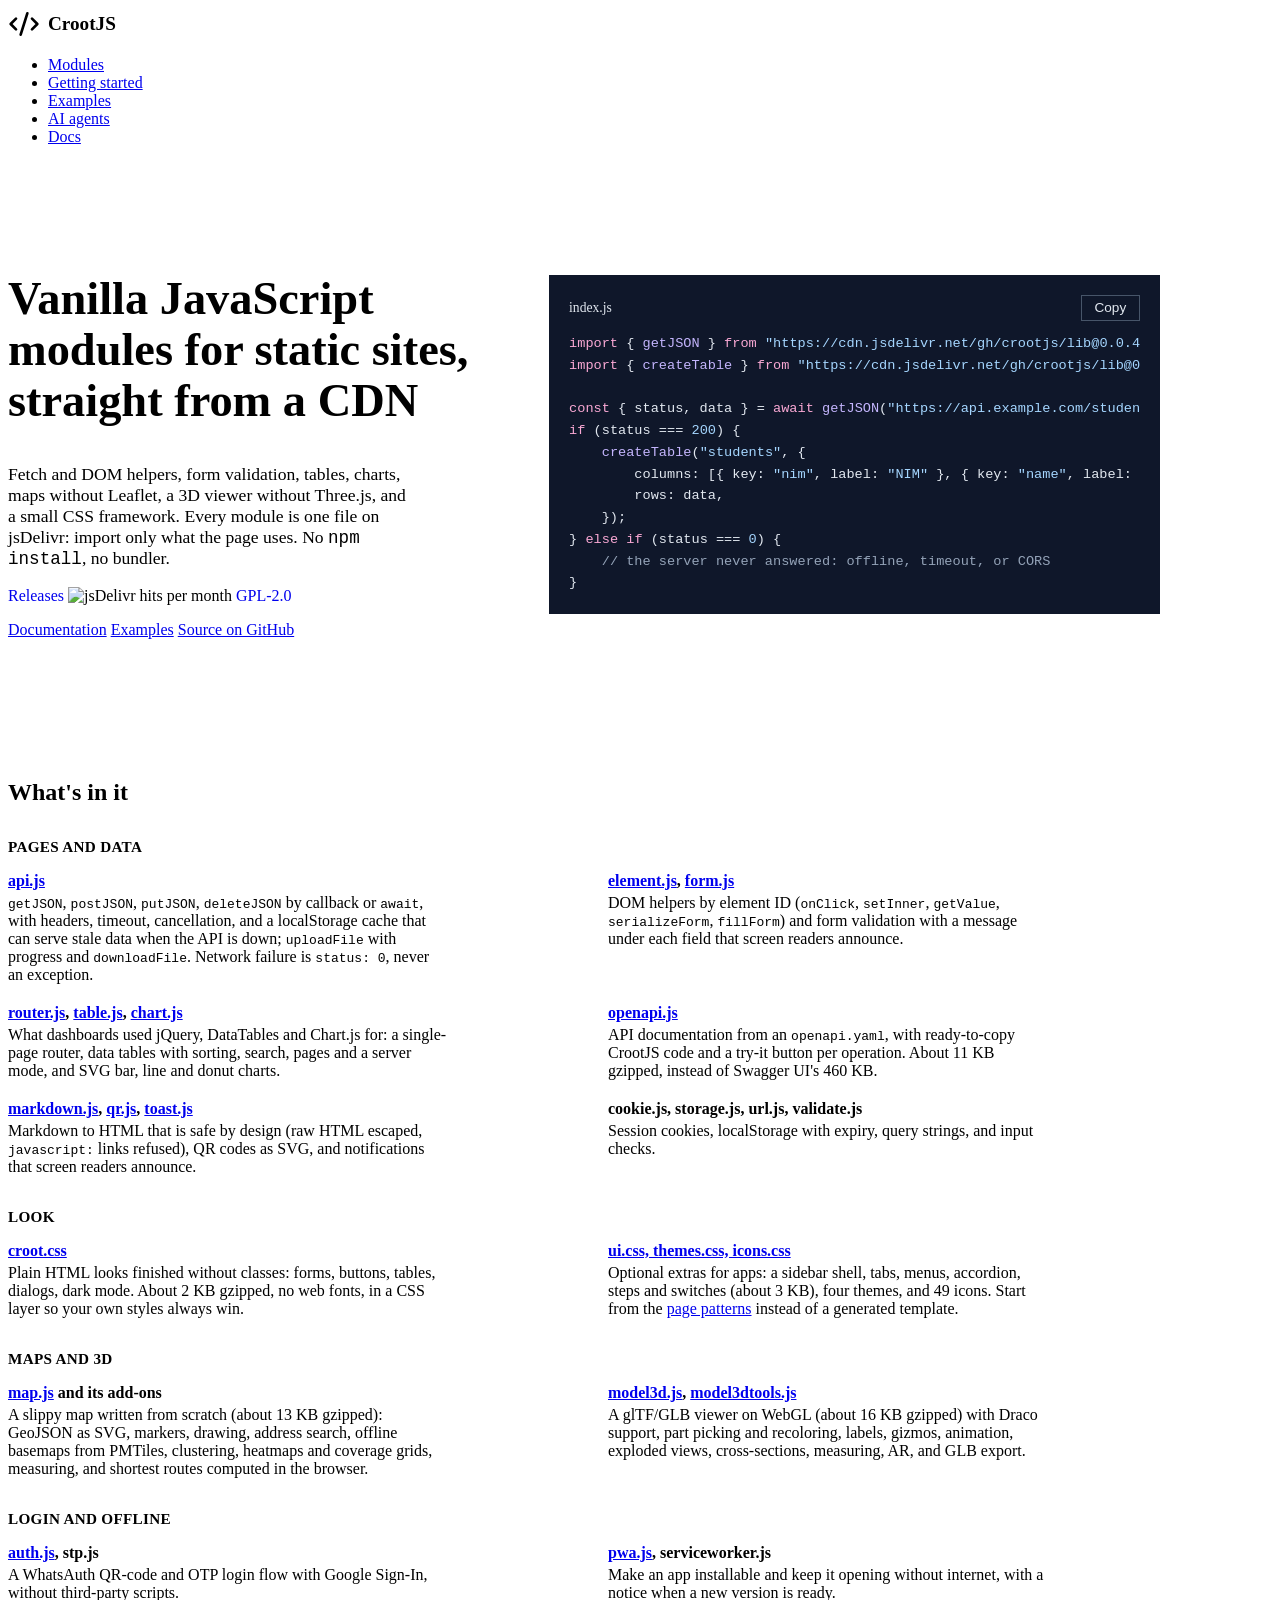
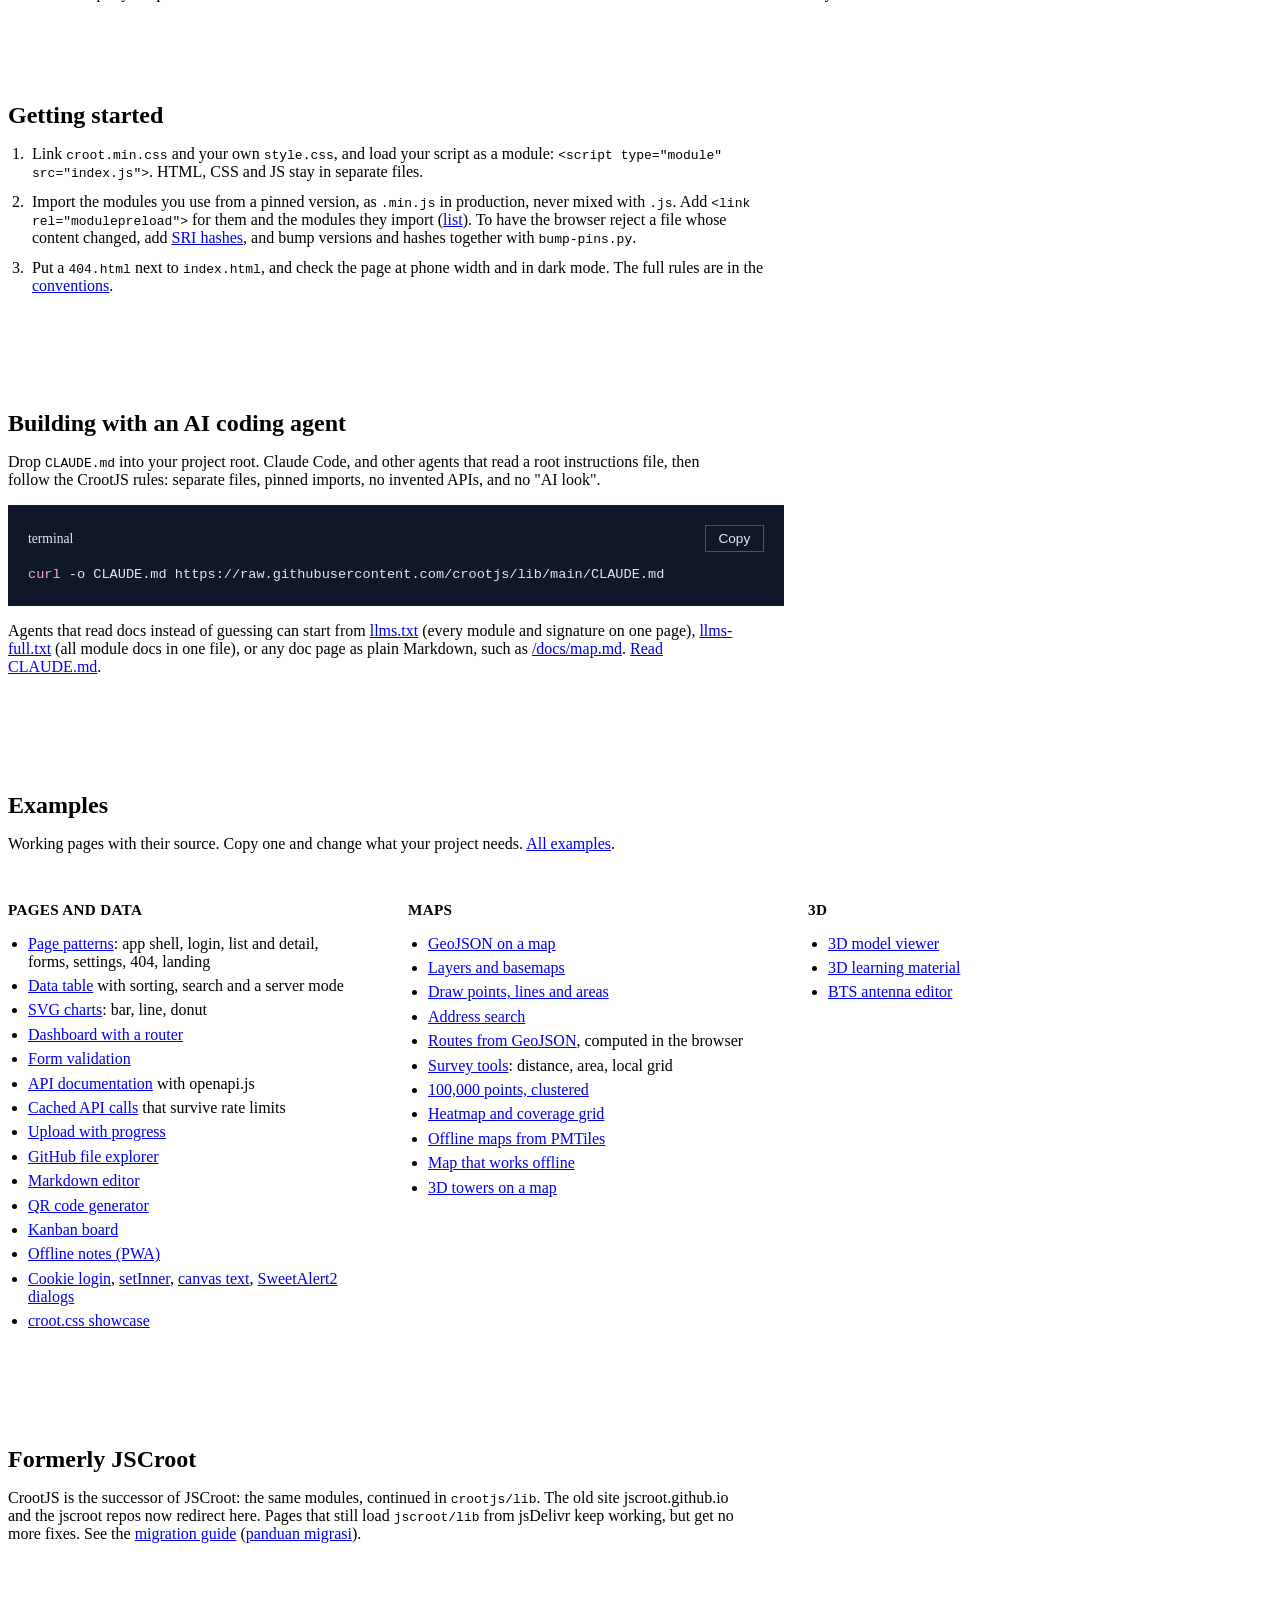
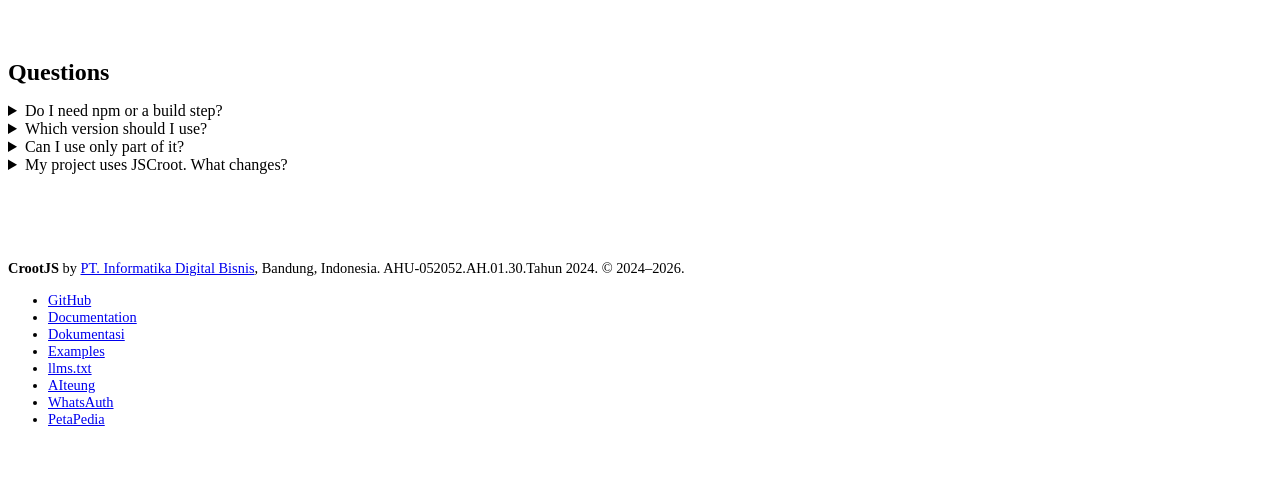
==== commit c13207a9: "Landing memakai integrity.js (SRI), llms.txt: SRI dan bump-pins.py Co-Authored-By: Claude Opus 5.5 <" ====
--- a/index.html
+++ b/index.html
@@ -62,15 +62,18 @@
     }
     </script>
 
+    <!-- Skrip klasik, sebelum modul atau preload apa pun: memasang import map berisi hash SRI
+         modul CrootJS (docs/#mengunci-isi-berkas-dengan-integrity-sri). -->
+    <script src="integrity.js"></script>
     <link rel="stylesheet" href="https://cdn.jsdelivr.net/gh/crootjs/lib@0.0.41/croot.min.css">
     <link rel="stylesheet" href="https://cdn.jsdelivr.net/gh/crootjs/lib@0.0.41/ui.min.css">
     <link rel="stylesheet" href="style.css">
     <!-- Modul yang diimpor script.js, termasuk storage.min.js yang diimpor api.min.js: diunduh
          bersamaan sejak awal, bukan satu per satu mengikuti rantai import. -->
-    <link rel="modulepreload" href="https://cdn.jsdelivr.net/gh/crootjs/lib@0.0.41/api.min.js">
-    <link rel="modulepreload" href="https://cdn.jsdelivr.net/gh/crootjs/lib@0.0.41/storage.min.js">
-    <link rel="modulepreload" href="https://cdn.jsdelivr.net/gh/crootjs/lib@0.0.41/element.min.js">
-    <link rel="modulepreload" href="https://cdn.jsdelivr.net/gh/crootjs/lib@0.0.41/toast.min.js">
+    <link rel="modulepreload" href="https://cdn.jsdelivr.net/gh/crootjs/lib@0.0.41/api.min.js" integrity="sha384-FkrcJYDj82Td9axSh3O+A2TIpwCIg67PsrurLGMr5vk4KnL8c+zONZlBbaMEU0Cy">
+    <link rel="modulepreload" href="https://cdn.jsdelivr.net/gh/crootjs/lib@0.0.41/storage.min.js" integrity="sha384-I68UpwZkgCfB4R68KBk7oSjwdRZqI+8zHf73gCvG+J2YFk5fxD3kBQjgt45dGk0Z">
+    <link rel="modulepreload" href="https://cdn.jsdelivr.net/gh/crootjs/lib@0.0.41/element.min.js" integrity="sha384-6N+HI8HAMAoIP/QFZna5dQ5InvK/mipiijjWEWJIiJOX/simqIO4fLvZSQMbUp9f">
+    <link rel="modulepreload" href="https://cdn.jsdelivr.net/gh/crootjs/lib@0.0.41/toast.min.js" integrity="sha384-F6CVYciiH723TqgIYwzLHsrZWnFHw3sVXzcsyeP9XEzVHFL/CHvZDfYeFpdQ6is1">
     <script type="module" src="script.js"></script>
 </head>
 <body>
@@ -175,7 +178,7 @@
         <h2 id="judul-mulai">Getting started</h2>
         <ol class="langkah-mulai">
             <li>Link <code>croot.min.css</code> and your own <code>style.css</code>, and load your script as a module: <code>&lt;script type="module" src="index.js"&gt;</code>. HTML, CSS and JS stay in separate files.</li>
-            <li>Import the modules you use from a pinned version, as <code>.min.js</code> in production, never mixed with <code>.js</code>. Add <code>&lt;link rel="modulepreload"&gt;</code> for them and the modules they import (<a href="/docs/en/#loading-faster-with-modulepreload">list</a>).</li>
+            <li>Import the modules you use from a pinned version, as <code>.min.js</code> in production, never mixed with <code>.js</code>. Add <code>&lt;link rel="modulepreload"&gt;</code> for them and the modules they import (<a href="/docs/en/#loading-faster-with-modulepreload">list</a>). To have the browser reject a file whose content changed, add <a href="/docs/en/#locking-file-contents-with-integrity-sri">SRI hashes</a>, and bump versions and hashes together with <code>bump-pins.py</code>.</li>
             <li>Put a <code>404.html</code> next to <code>index.html</code>, and check the page at phone width and in dark mode. The full rules are in the <a href="/docs/conventions">conventions</a>.</li>
         </ol>
     </section>
